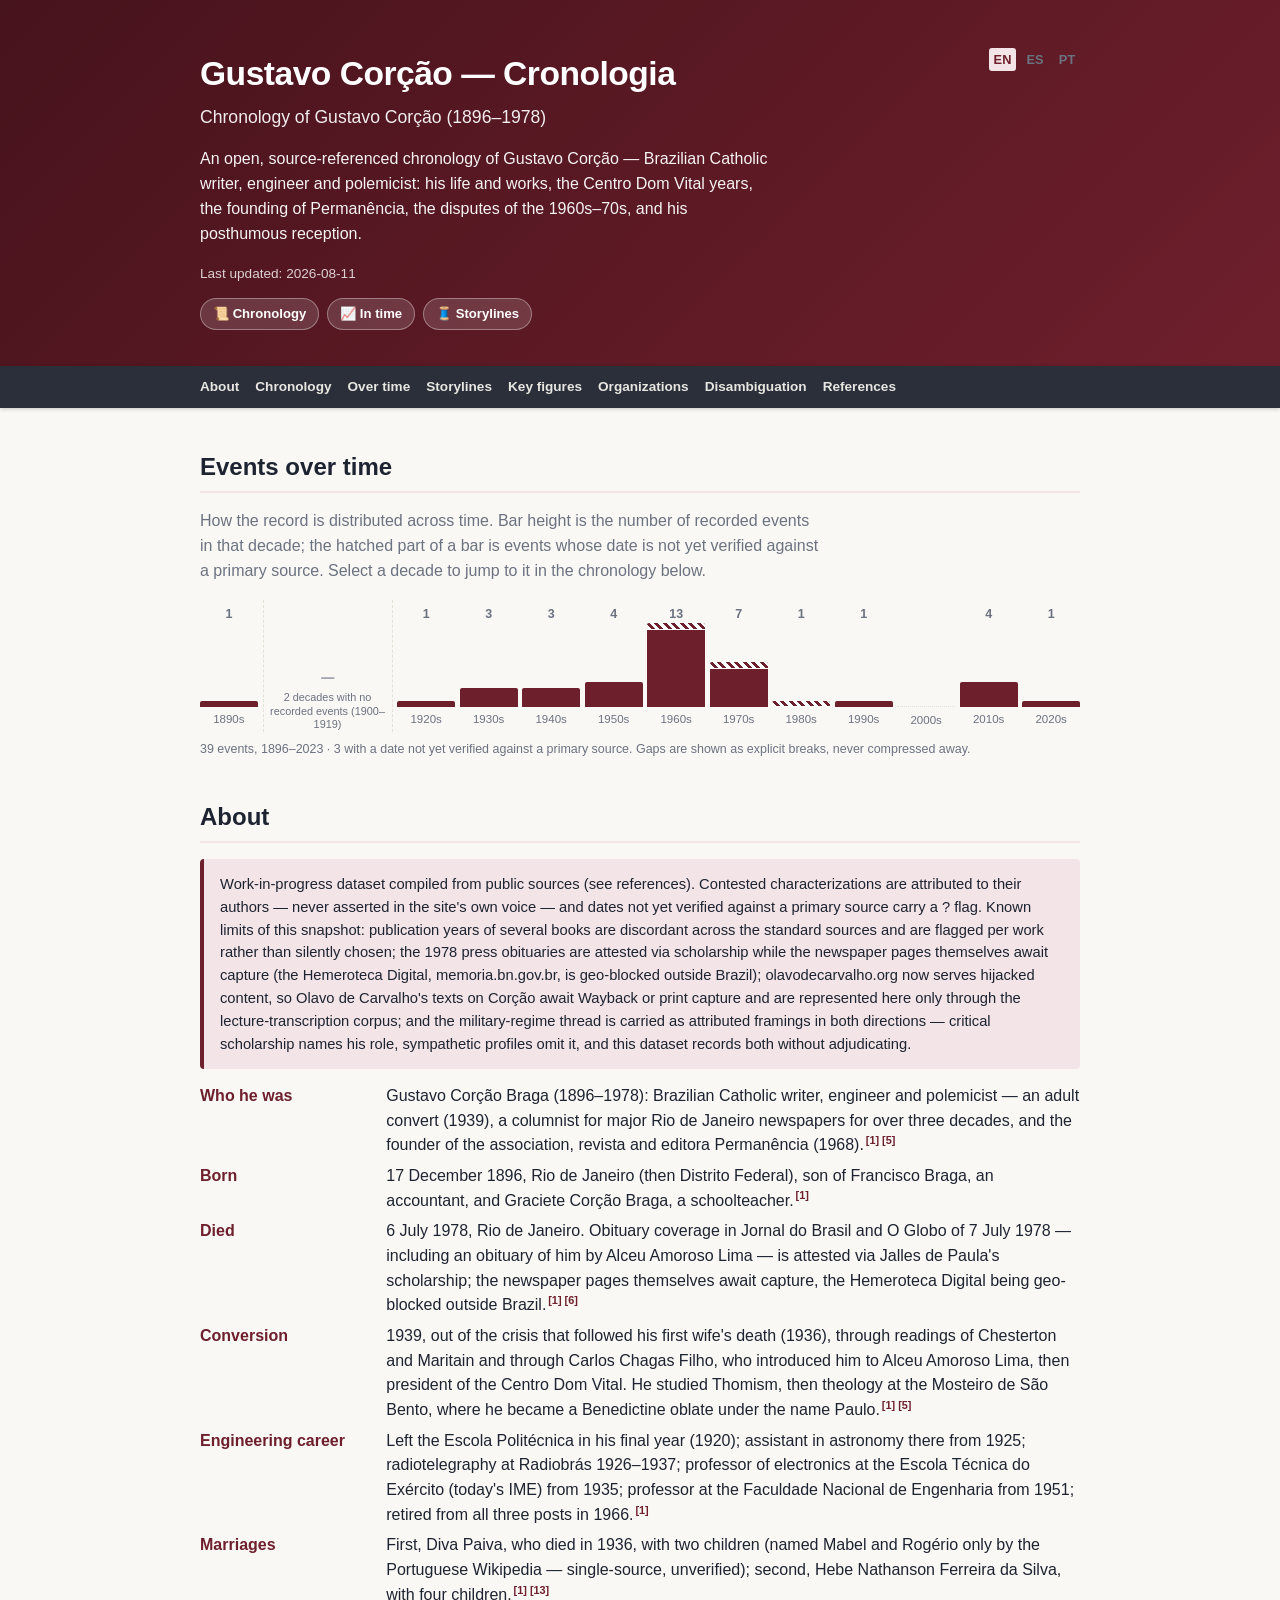
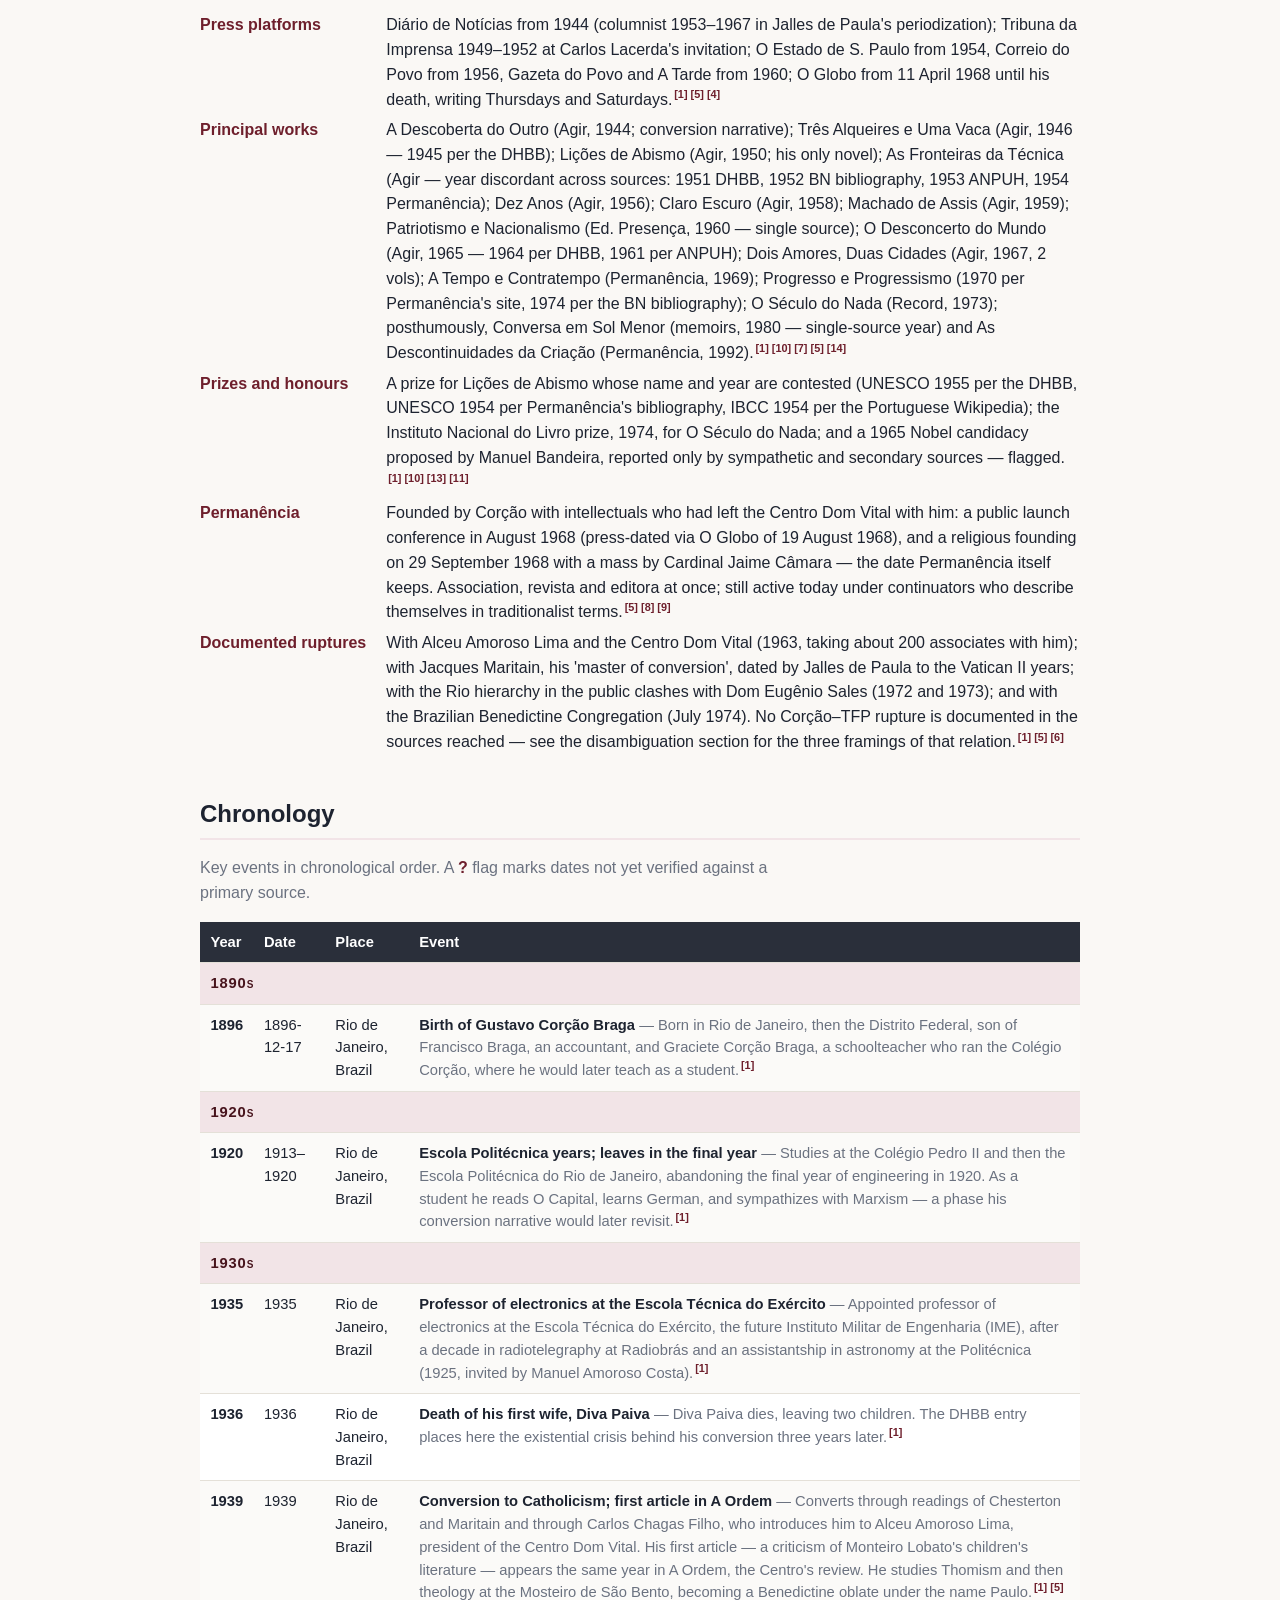
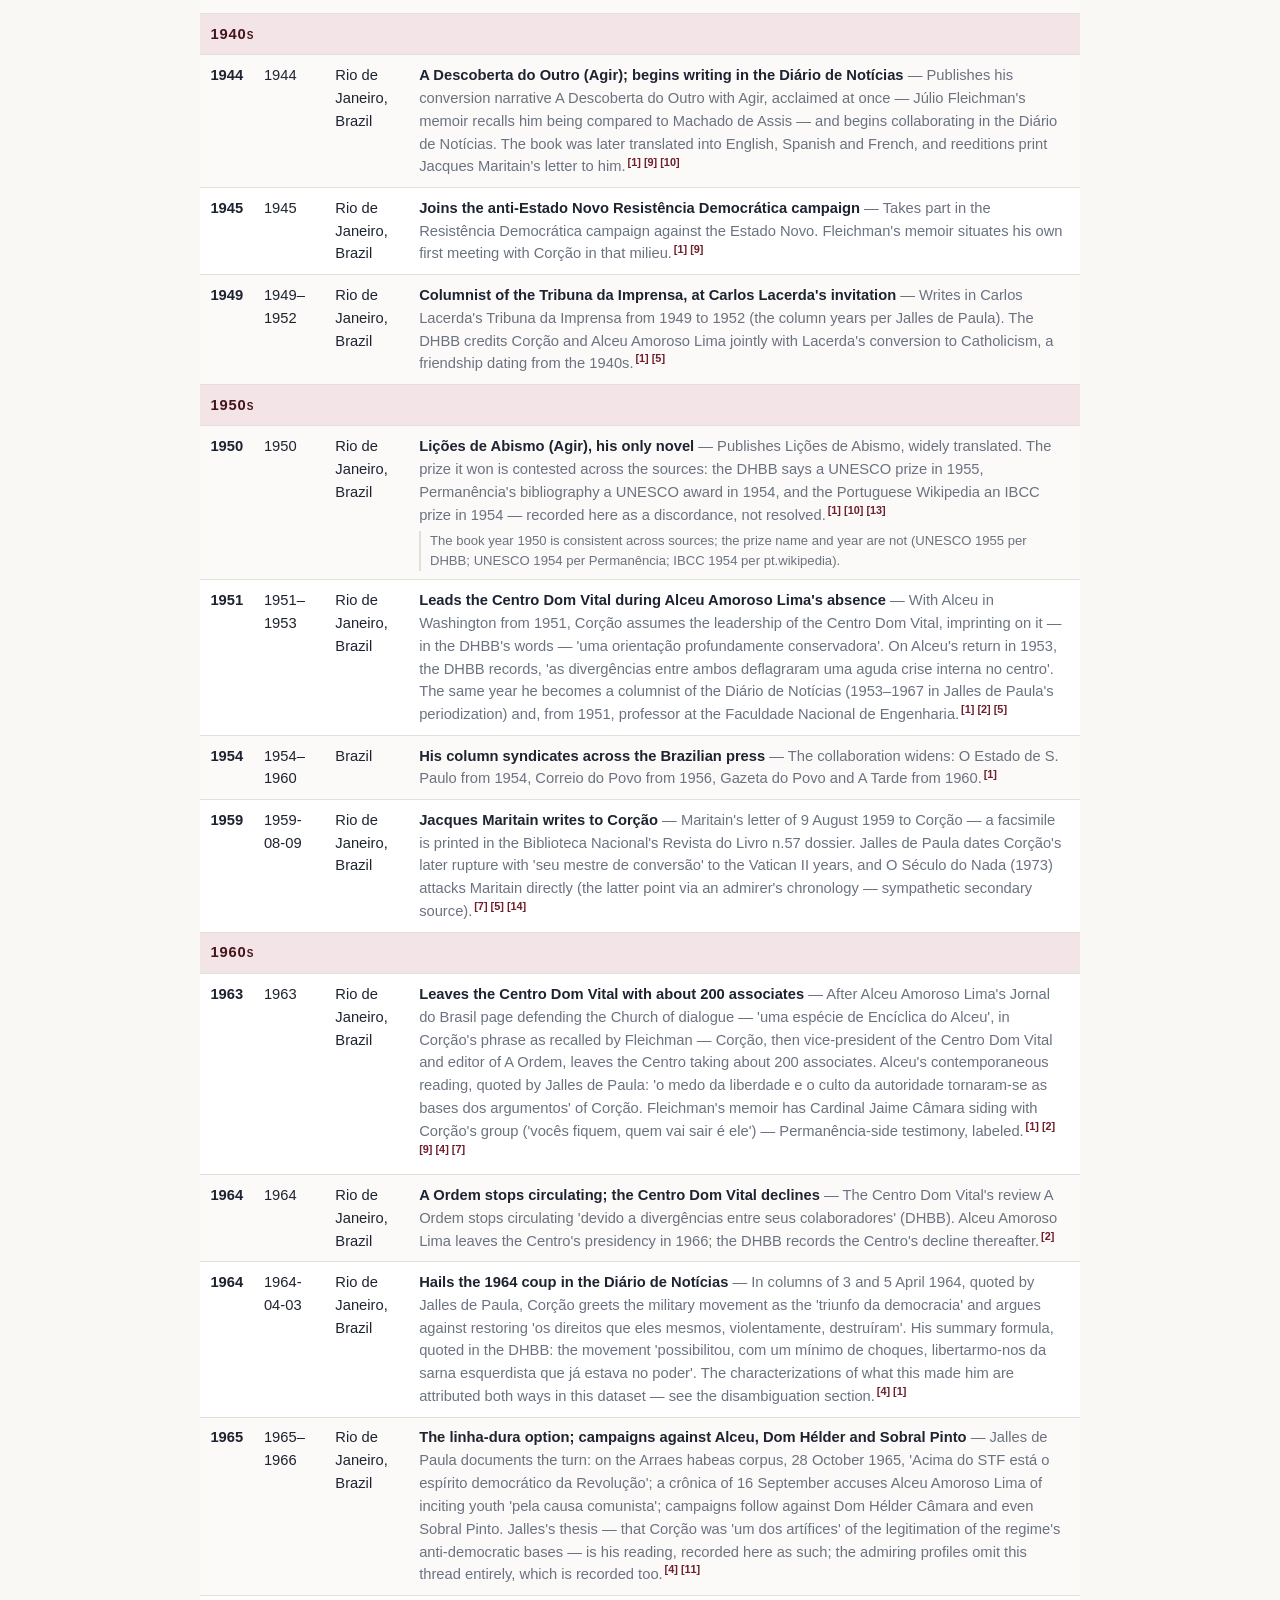
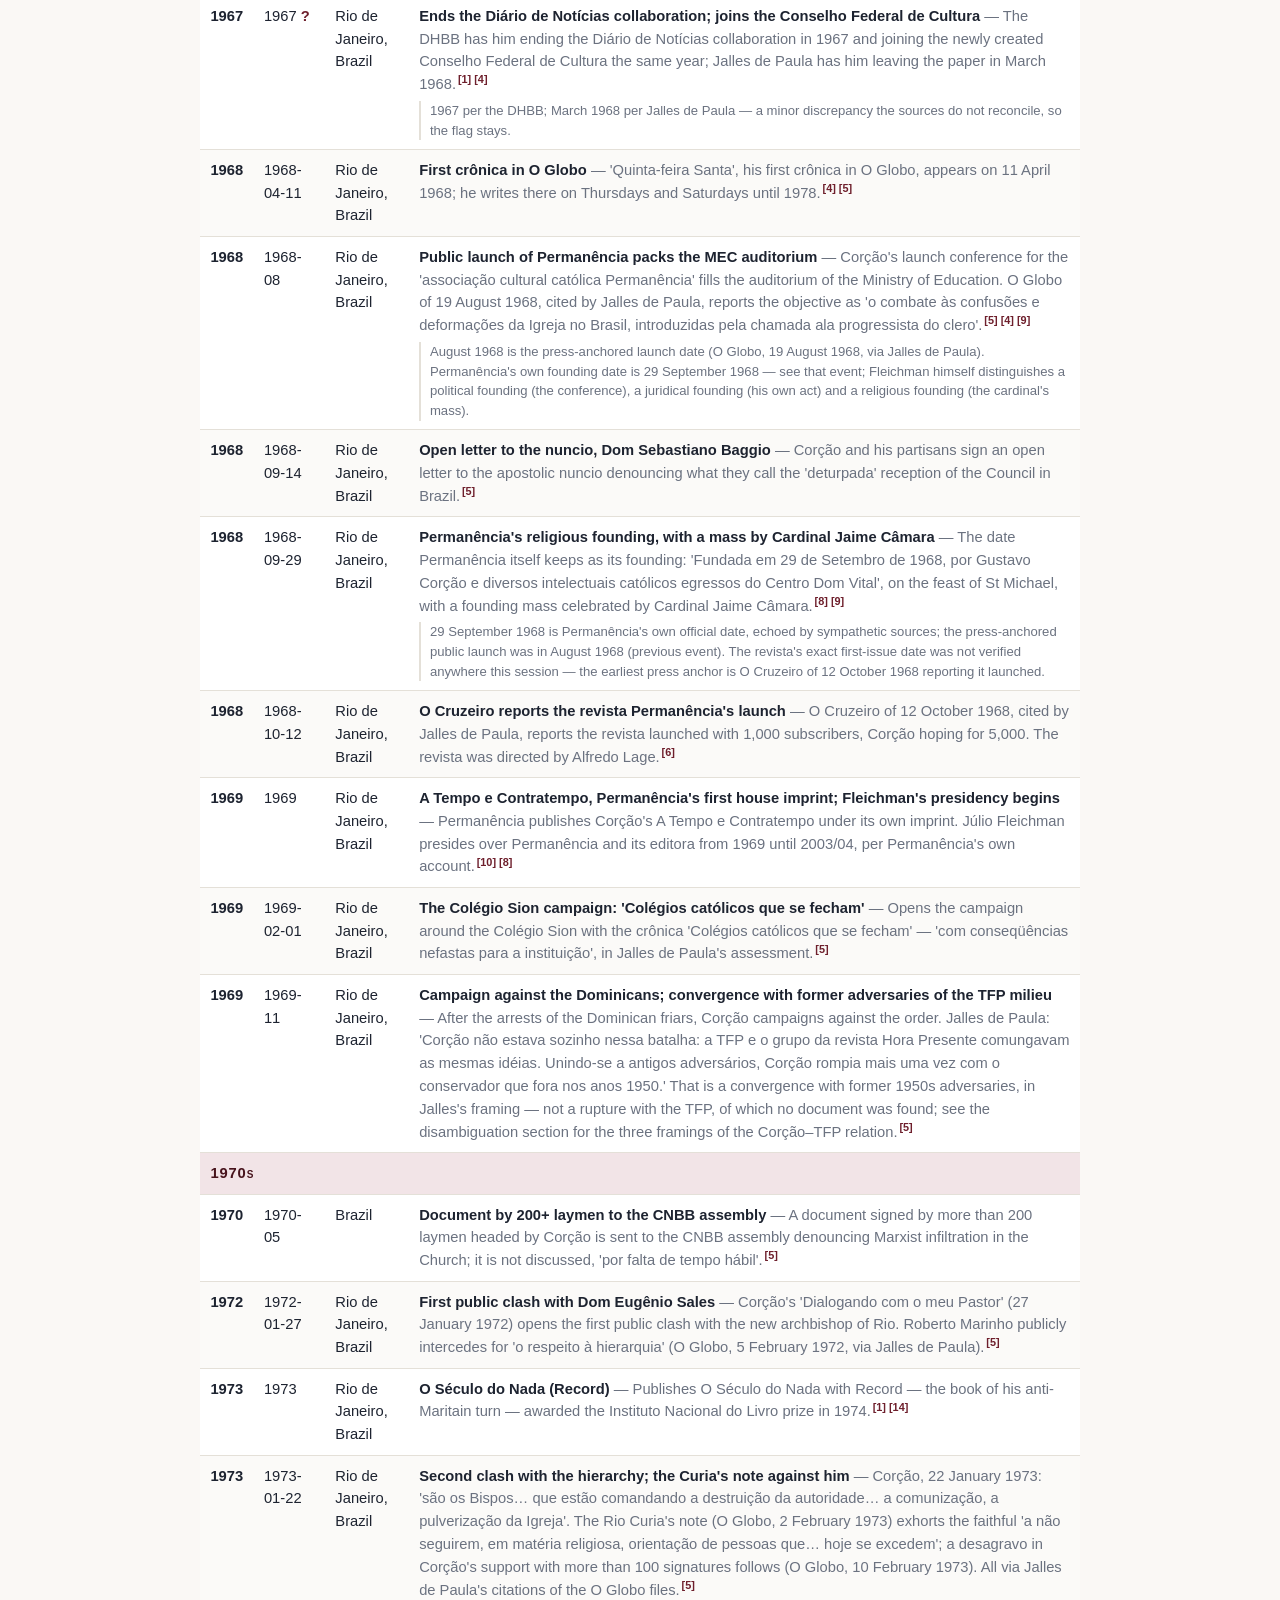
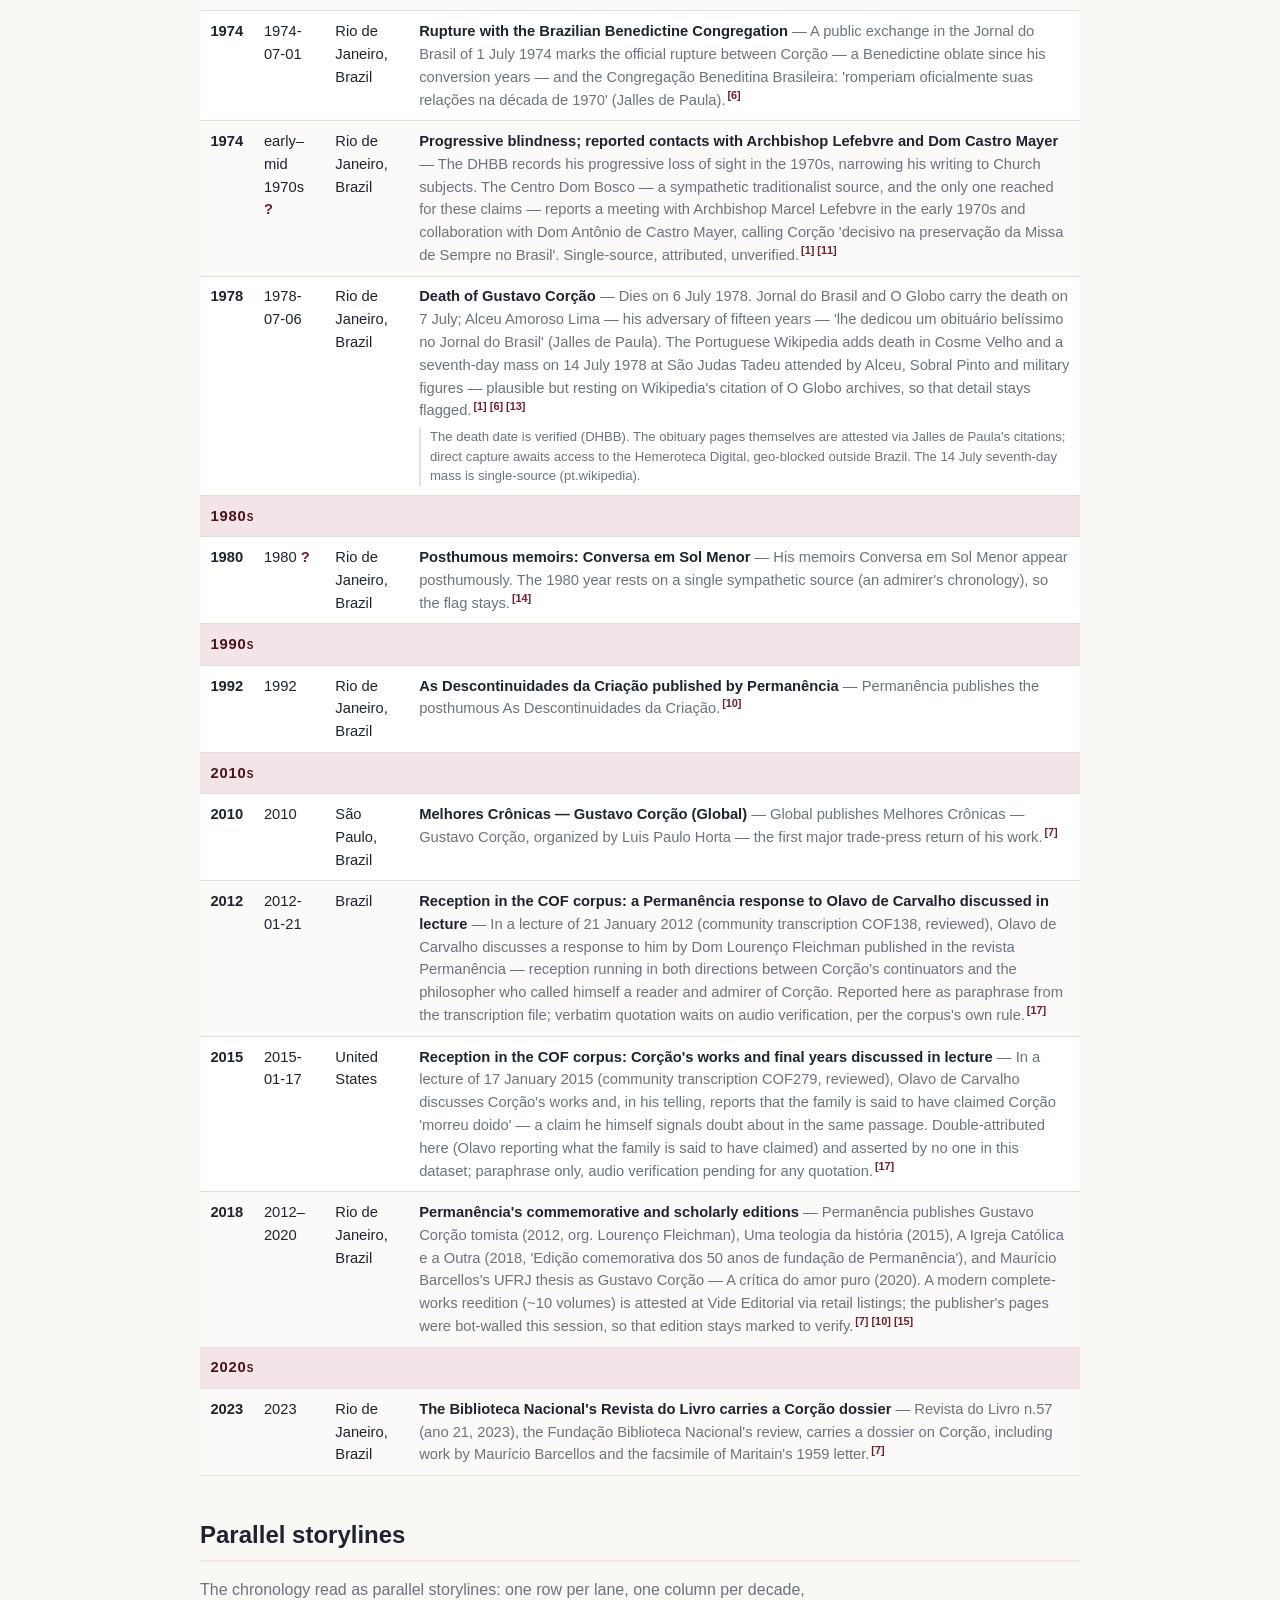
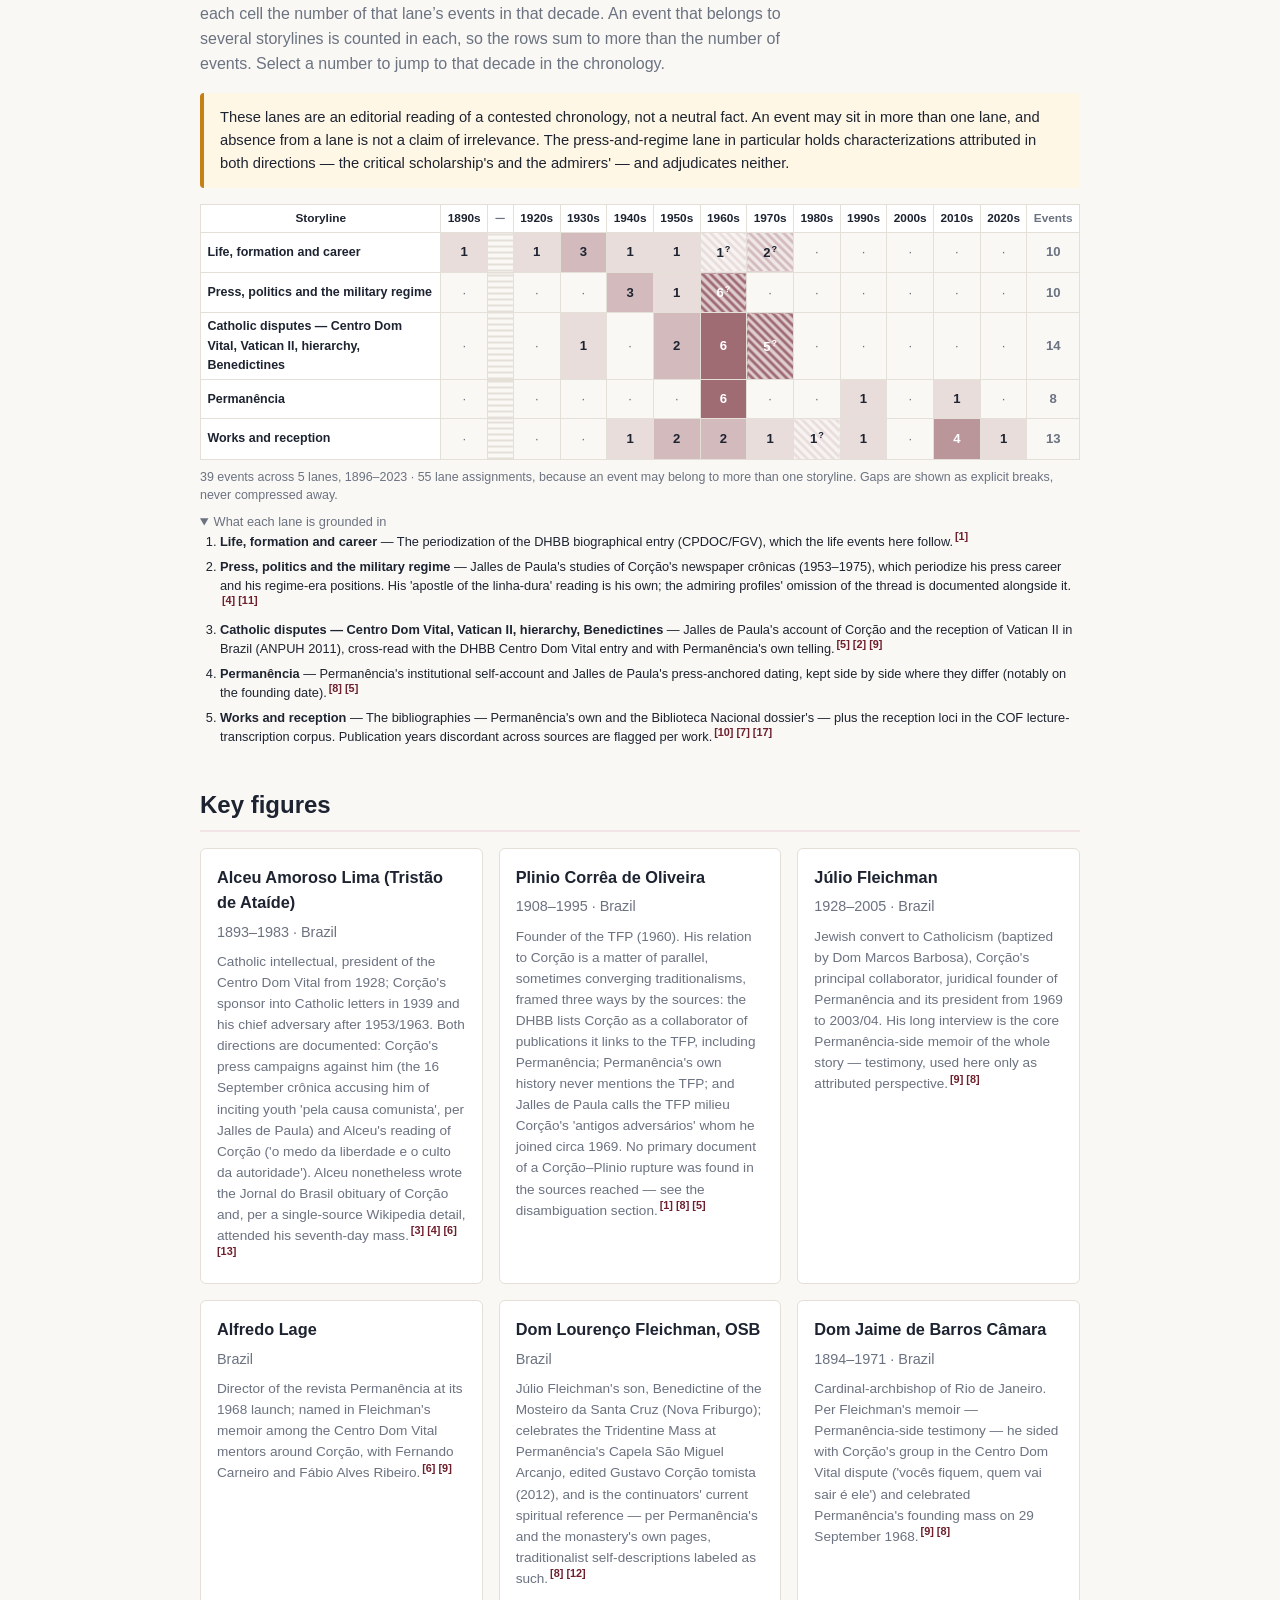
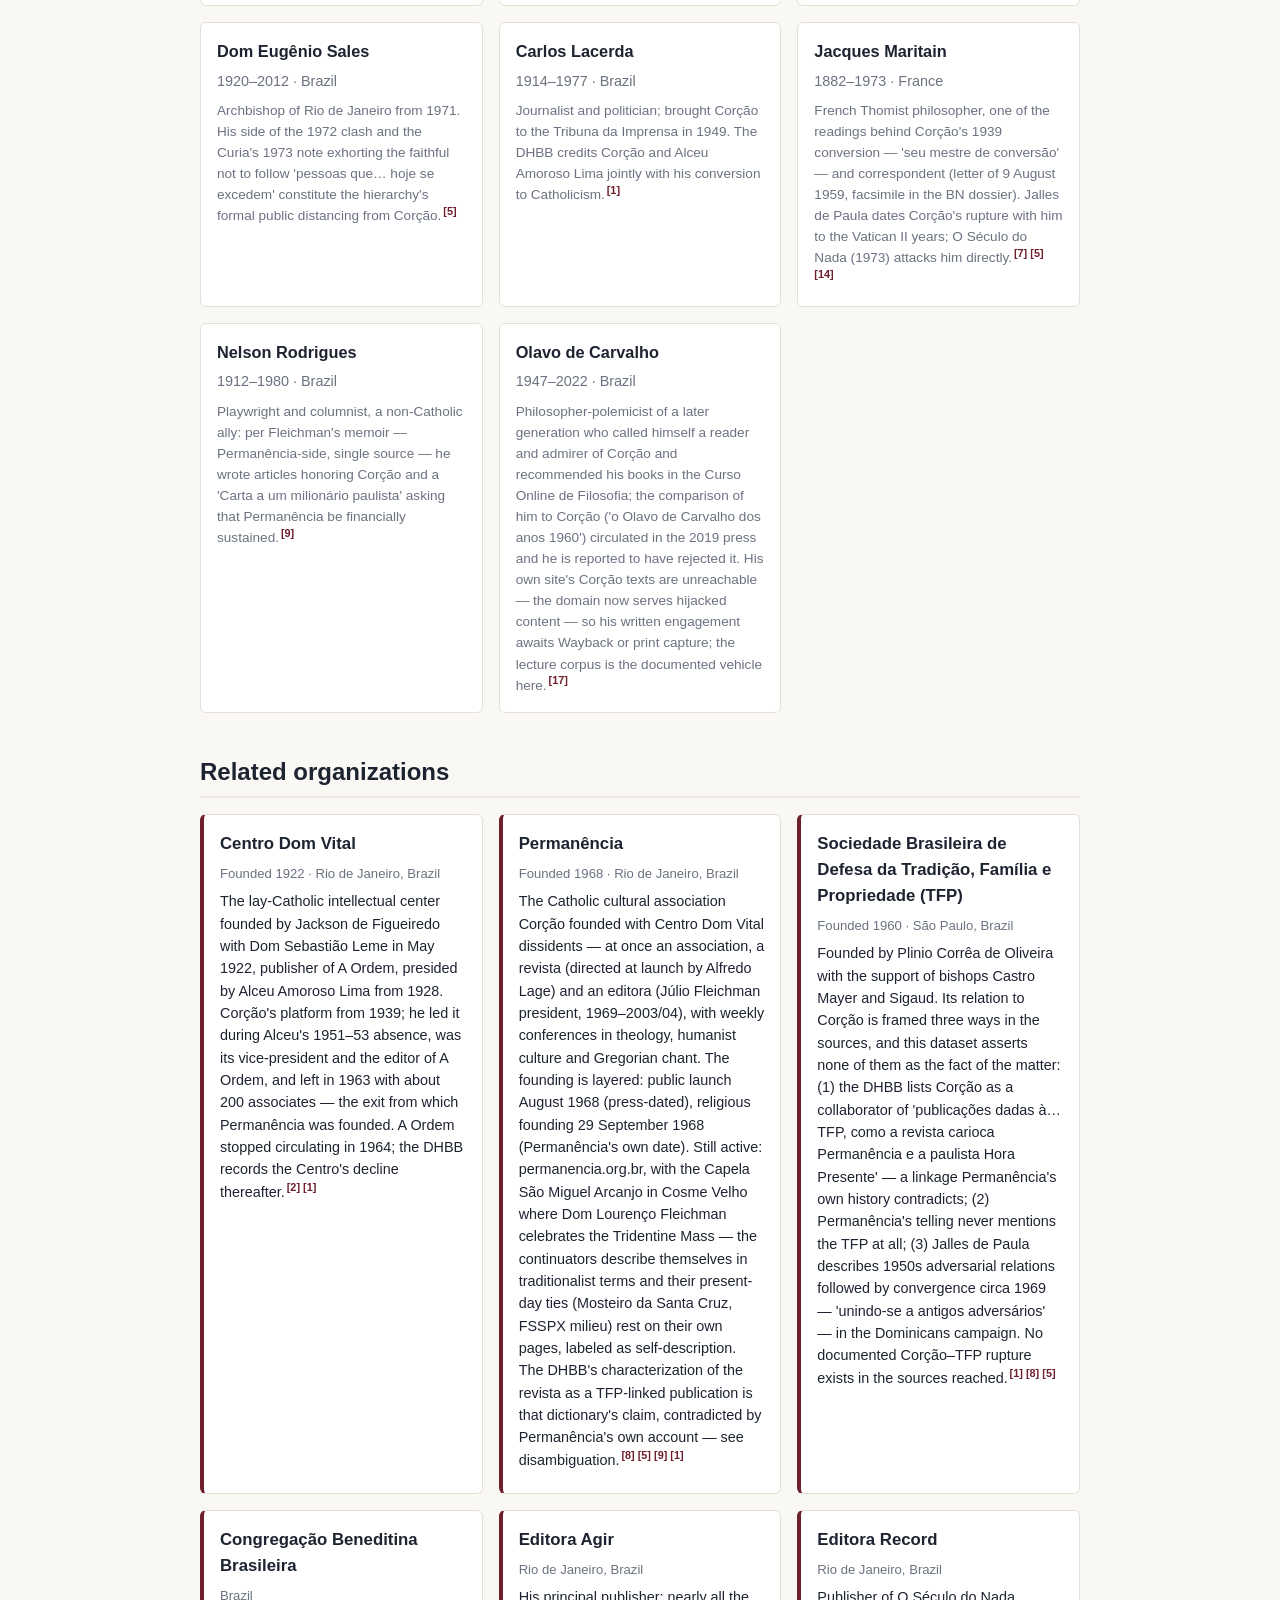
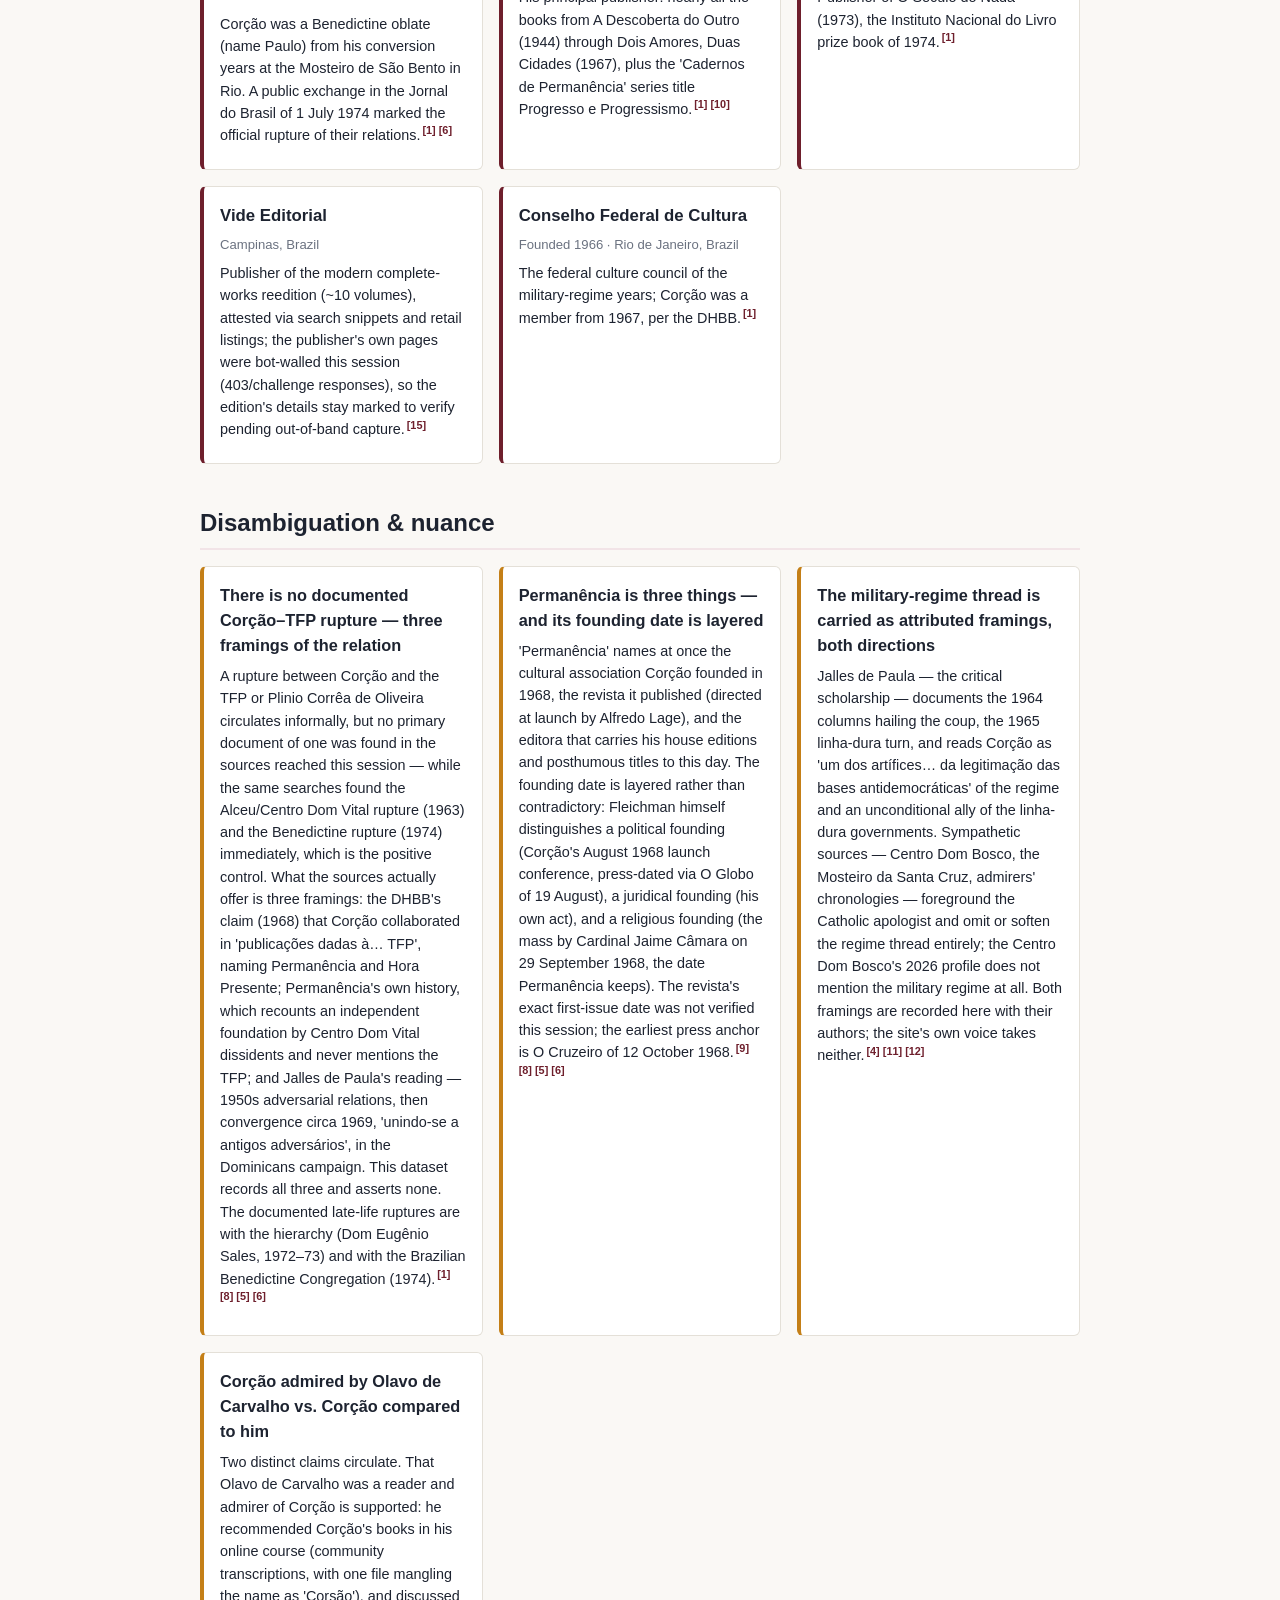
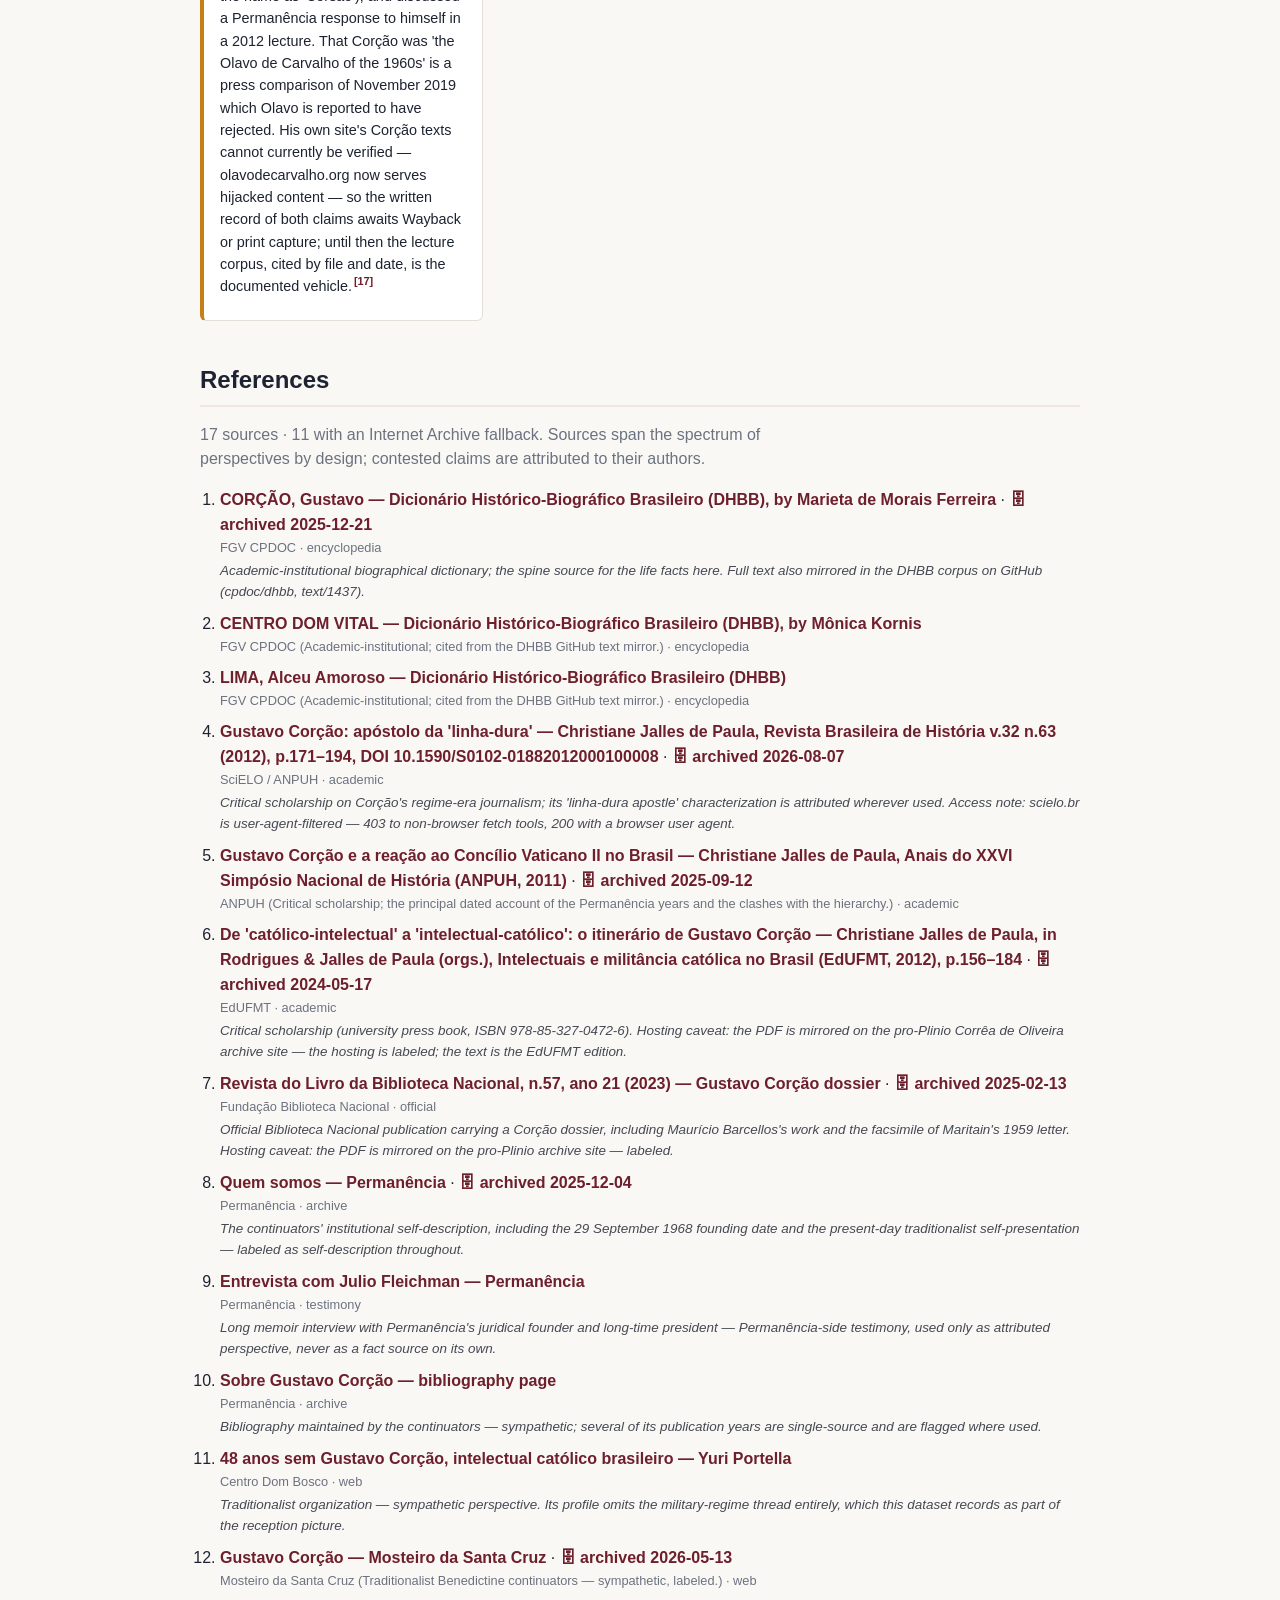
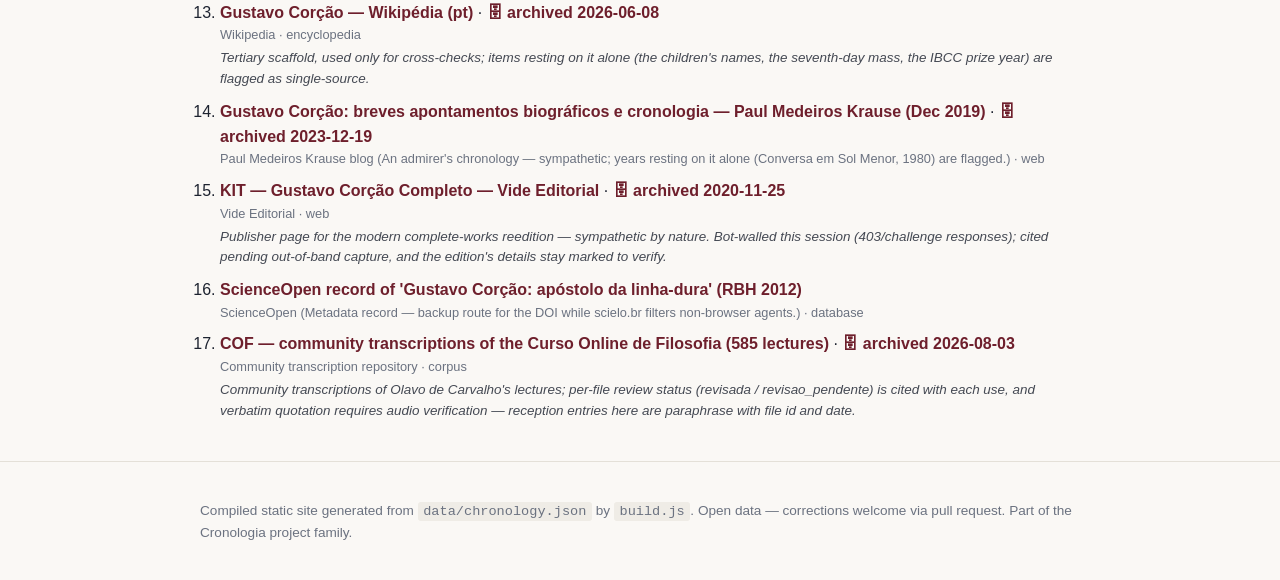
==== docs/en/index.html @ 12a6f3ac "Bootstrap the Gustavo Corcao chronology Complete first dataset: 39 events, 11 figures, 8 organizatio" ====
<!DOCTYPE html>
<html lang="en">
<head>
  <meta charset="utf-8">
  <meta name="viewport" content="width=device-width, initial-scale=1">
  <title>Gustavo Corção — Cronologia</title>
  <meta name="description" content="An open, source-referenced chronology of Gustavo Corção — Brazilian Catholic writer, engineer and polemicist: his life and works, the Centro Dom Vital years, the founding of Permanência, the disputes of the 1960s–70s, and his posthumous reception.">
  <!-- Google tag (gtag.js) -->
  <script async src="https://www.googletagmanager.com/gtag/js?id=G-R9LV1QZHVE"></script>
  <script>
    window.dataLayer = window.dataLayer || [];
    function gtag(){dataLayer.push(arguments);}
    gtag('js', new Date());
    gtag('config', 'G-R9LV1QZHVE');
  </script>
  <link rel="stylesheet" href="../styles.css">
  <link rel="canonical" href="https://cronologia.github.io/corcao/en/">
  <link rel="alternate" hreflang="en" href="https://cronologia.github.io/corcao/en/">
  <link rel="alternate" hreflang="es" href="https://cronologia.github.io/corcao/es/">
  <link rel="alternate" hreflang="pt" href="https://cronologia.github.io/corcao/pt/">
  <link rel="alternate" hreflang="x-default" href="https://cronologia.github.io/corcao/">
  <meta property="og:type" content="website">
  <meta property="og:site_name" content="Gustavo Corção — Cronologia">
  <meta property="og:locale" content="en_US">
  <meta property="og:title" content="Gustavo Corção — Cronologia">
  <meta property="og:description" content="An open, source-referenced chronology of Gustavo Corção — Brazilian Catholic writer, engineer and polemicist: his life and works, the Centro Dom Vital years, the founding of Permanência, the disputes of the 1960s–70s, and his posthumous reception.">
  <meta property="og:url" content="https://cronologia.github.io/corcao/en/">
  <meta name="twitter:card" content="summary">
  <meta name="twitter:title" content="Gustavo Corção — Cronologia">
  <meta name="twitter:description" content="An open, source-referenced chronology of Gustavo Corção — Brazilian Catholic writer, engineer and polemicist: his life and works, the Centro Dom Vital years, the founding of Permanência, the disputes of the 1960s–70s, and his posthumous reception.">
  <script type="application/ld+json">
  {
    "@context": "https://schema.org",
    "@type": "WebSite",
    "name": "Gustavo Corção — Cronologia",
    "description": "An open, source-referenced chronology of Gustavo Corção — Brazilian Catholic writer, engineer and polemicist: his life and works, the Centro Dom Vital years, the founding of Permanência, the disputes of the 1960s–70s, and his posthumous reception.",
    "url": "https://cronologia.github.io/corcao/en/",
    "inLanguage": "en"
  }
  </script>
</head>
<body>
  <header class="site-header">
    <div class="wrap">
      <nav class="lang-switch" aria-label="Language"><span class="lang-current" aria-current="true">EN</span><a href="../es/" hreflang="es">ES</a><a href="../pt/" hreflang="pt">PT</a></nav>
      <h1>Gustavo Corção — Cronologia</h1>
      <p class="subtitle">Chronology of Gustavo Corção (1896–1978)</p>
      <p class="lead">An open, source-referenced chronology of Gustavo Corção — Brazilian Catholic writer, engineer and polemicist: his life and works, the Centro Dom Vital years, the founding of Permanência, the disputes of the 1960s–70s, and his posthumous reception.</p>
      <p class="updated">Last updated: 2026-08-11</p>
      <div class="viz-chips">
        <a href="#chronology">📜 Chronology</a>
        <a href="#chronology-spine">📈 In time</a>
        <a href="#threads">🧵 Storylines</a>
      </div>
    </div>
  </header>

  <nav class="site-nav">
    <div class="wrap">
      <a href="#about">About</a>
      <a href="#chronology">Chronology</a>
      <a href="#chronology-spine">Over time</a>
      <a href="#threads">Storylines</a>
      <a href="#figures">Key figures</a>
      <a href="#organizations">Organizations</a>
      <a href="#disambiguation">Disambiguation</a>
      <a href="#references">References</a>
    </div>
  </nav>

  <main class="wrap">
    <section id="chronology-spine" class="viz">
      <h2>Events over time</h2>
      <p class="section-intro">How the record is distributed across time. Bar height is the number of recorded events in that decade; the hatched part of a bar is events whose date is not yet verified against a primary source. Select a decade to jump to it in the chronology below.</p>
      <figure class="chrono-spine">
        <div class="viz-scroll">
        <ol class="cs-track-list">
          <li class="cs-col"><a href="#decade-1890" title="1890s: 1 event"><span class="cs-count">1</span><span class="cs-track"><span class="cs-bar" style="height:7.7%"></span></span><span class="cs-label">1890s</span><span class="visually-hidden">1890s: 1 event</span></a></li>
          <li class="cs-break"><span class="cs-break-mark" aria-hidden="true">⸺</span><span class="cs-break-label">2 decades with no recorded events (1900–1919)</span></li>
          <li class="cs-col"><a href="#decade-1920" title="1920s: 1 event"><span class="cs-count">1</span><span class="cs-track"><span class="cs-bar" style="height:7.7%"></span></span><span class="cs-label">1920s</span><span class="visually-hidden">1920s: 1 event</span></a></li>
          <li class="cs-col"><a href="#decade-1930" title="1930s: 3 events"><span class="cs-count">3</span><span class="cs-track"><span class="cs-bar" style="height:23.1%"></span></span><span class="cs-label">1930s</span><span class="visually-hidden">1930s: 3 events</span></a></li>
          <li class="cs-col"><a href="#decade-1940" title="1940s: 3 events"><span class="cs-count">3</span><span class="cs-track"><span class="cs-bar" style="height:23.1%"></span></span><span class="cs-label">1940s</span><span class="visually-hidden">1940s: 3 events</span></a></li>
          <li class="cs-col"><a href="#decade-1950" title="1950s: 4 events"><span class="cs-count">4</span><span class="cs-track"><span class="cs-bar" style="height:30.8%"></span></span><span class="cs-label">1950s</span><span class="visually-hidden">1950s: 4 events</span></a></li>
          <li class="cs-col"><a href="#decade-1960" title="1960s: 13 events, 1 with an unverified date"><span class="cs-count">13</span><span class="cs-track"><span class="cs-bar" style="height:100%"><span class="cs-unverified" style="height:7.7%"></span></span></span><span class="cs-label">1960s</span><span class="visually-hidden">1960s: 13 events, 1 with an unverified date</span></a></li>
          <li class="cs-col"><a href="#decade-1970" title="1970s: 7 events, 1 with an unverified date"><span class="cs-count">7</span><span class="cs-track"><span class="cs-bar" style="height:53.8%"><span class="cs-unverified" style="height:14.312267657992567%"></span></span></span><span class="cs-label">1970s</span><span class="visually-hidden">1970s: 7 events, 1 with an unverified date</span></a></li>
          <li class="cs-col"><a href="#decade-1980" title="1980s: 1 event, 1 with an unverified date"><span class="cs-count">1</span><span class="cs-track"><span class="cs-bar" style="height:7.7%"><span class="cs-unverified" style="height:100%"></span></span></span><span class="cs-label">1980s</span><span class="visually-hidden">1980s: 1 event, 1 with an unverified date</span></a></li>
          <li class="cs-col"><a href="#decade-1990" title="1990s: 1 event"><span class="cs-count">1</span><span class="cs-track"><span class="cs-bar" style="height:7.7%"></span></span><span class="cs-label">1990s</span><span class="visually-hidden">1990s: 1 event</span></a></li>
          <li class="cs-col cs-empty"><span class="cs-count"></span><span class="cs-track"></span><span class="cs-label">2000s</span></li>
          <li class="cs-col"><a href="#decade-2010" title="2010s: 4 events"><span class="cs-count">4</span><span class="cs-track"><span class="cs-bar" style="height:30.8%"></span></span><span class="cs-label">2010s</span><span class="visually-hidden">2010s: 4 events</span></a></li>
          <li class="cs-col"><a href="#decade-2020" title="2020s: 1 event"><span class="cs-count">1</span><span class="cs-track"><span class="cs-bar" style="height:7.7%"></span></span><span class="cs-label">2020s</span><span class="visually-hidden">2020s: 1 event</span></a></li>
        </ol>
        </div>
        <figcaption>39 events, 1896–2023 · 3 with a date not yet verified against a primary source. Gaps are shown as explicit breaks, never compressed away.</figcaption>
      </figure>
    </section>

    <section id="about">
      <h2>About</h2>
      <p class="notice">Work-in-progress dataset compiled from public sources (see references). Contested characterizations are attributed to their authors — never asserted in the site&#39;s own voice — and dates not yet verified against a primary source carry a ? flag. Known limits of this snapshot: publication years of several books are discordant across the standard sources and are flagged per work rather than silently chosen; the 1978 press obituaries are attested via scholarship while the newspaper pages themselves await capture (the Hemeroteca Digital, memoria.bn.gov.br, is geo-blocked outside Brazil); olavodecarvalho.org now serves hijacked content, so Olavo de Carvalho&#39;s texts on Corção await Wayback or print capture and are represented here only through the lecture-transcription corpus; and the military-regime thread is carried as attributed framings in both directions — critical scholarship names his role, sympathetic profiles omit it, and this dataset records both without adjudicating.</p>
      <dl class="facts">
        <dt>Who he was</dt>
        <dd>Gustavo Corção Braga (1896–1978): Brazilian Catholic writer, engineer and polemicist — an adult convert (1939), a columnist for major Rio de Janeiro newspapers for over three decades, and the founder of the association, revista and editora Permanência (1968).<sup class="cite"><a href="#ref-1" title="Reference 1">[1]</a> <a href="#ref-5" title="Reference 5">[5]</a></sup></dd>
        <dt>Born</dt>
        <dd>17 December 1896, Rio de Janeiro (then Distrito Federal), son of Francisco Braga, an accountant, and Graciete Corção Braga, a schoolteacher.<sup class="cite"><a href="#ref-1" title="Reference 1">[1]</a></sup></dd>
        <dt>Died</dt>
        <dd>6 July 1978, Rio de Janeiro. Obituary coverage in Jornal do Brasil and O Globo of 7 July 1978 — including an obituary of him by Alceu Amoroso Lima — is attested via Jalles de Paula&#39;s scholarship; the newspaper pages themselves await capture, the Hemeroteca Digital being geo-blocked outside Brazil.<sup class="cite"><a href="#ref-1" title="Reference 1">[1]</a> <a href="#ref-6" title="Reference 6">[6]</a></sup></dd>
        <dt>Conversion</dt>
        <dd>1939, out of the crisis that followed his first wife&#39;s death (1936), through readings of Chesterton and Maritain and through Carlos Chagas Filho, who introduced him to Alceu Amoroso Lima, then president of the Centro Dom Vital. He studied Thomism, then theology at the Mosteiro de São Bento, where he became a Benedictine oblate under the name Paulo.<sup class="cite"><a href="#ref-1" title="Reference 1">[1]</a> <a href="#ref-5" title="Reference 5">[5]</a></sup></dd>
        <dt>Engineering career</dt>
        <dd>Left the Escola Politécnica in his final year (1920); assistant in astronomy there from 1925; radiotelegraphy at Radiobrás 1926–1937; professor of electronics at the Escola Técnica do Exército (today&#39;s IME) from 1935; professor at the Faculdade Nacional de Engenharia from 1951; retired from all three posts in 1966.<sup class="cite"><a href="#ref-1" title="Reference 1">[1]</a></sup></dd>
        <dt>Marriages</dt>
        <dd>First, Diva Paiva, who died in 1936, with two children (named Mabel and Rogério only by the Portuguese Wikipedia — single-source, unverified); second, Hebe Nathanson Ferreira da Silva, with four children.<sup class="cite"><a href="#ref-1" title="Reference 1">[1]</a> <a href="#ref-13" title="Reference 13">[13]</a></sup></dd>
        <dt>Press platforms</dt>
        <dd>Diário de Notícias from 1944 (columnist 1953–1967 in Jalles de Paula&#39;s periodization); Tribuna da Imprensa 1949–1952 at Carlos Lacerda&#39;s invitation; O Estado de S. Paulo from 1954, Correio do Povo from 1956, Gazeta do Povo and A Tarde from 1960; O Globo from 11 April 1968 until his death, writing Thursdays and Saturdays.<sup class="cite"><a href="#ref-1" title="Reference 1">[1]</a> <a href="#ref-5" title="Reference 5">[5]</a> <a href="#ref-4" title="Reference 4">[4]</a></sup></dd>
        <dt>Principal works</dt>
        <dd>A Descoberta do Outro (Agir, 1944; conversion narrative); Três Alqueires e Uma Vaca (Agir, 1946 — 1945 per the DHBB); Lições de Abismo (Agir, 1950; his only novel); As Fronteiras da Técnica (Agir — year discordant across sources: 1951 DHBB, 1952 BN bibliography, 1953 ANPUH, 1954 Permanência); Dez Anos (Agir, 1956); Claro Escuro (Agir, 1958); Machado de Assis (Agir, 1959); Patriotismo e Nacionalismo (Ed. Presença, 1960 — single source); O Desconcerto do Mundo (Agir, 1965 — 1964 per DHBB, 1961 per ANPUH); Dois Amores, Duas Cidades (Agir, 1967, 2 vols); A Tempo e Contratempo (Permanência, 1969); Progresso e Progressismo (1970 per Permanência&#39;s site, 1974 per the BN bibliography); O Século do Nada (Record, 1973); posthumously, Conversa em Sol Menor (memoirs, 1980 — single-source year) and As Descontinuidades da Criação (Permanência, 1992).<sup class="cite"><a href="#ref-1" title="Reference 1">[1]</a> <a href="#ref-10" title="Reference 10">[10]</a> <a href="#ref-7" title="Reference 7">[7]</a> <a href="#ref-5" title="Reference 5">[5]</a> <a href="#ref-14" title="Reference 14">[14]</a></sup></dd>
        <dt>Prizes and honours</dt>
        <dd>A prize for Lições de Abismo whose name and year are contested (UNESCO 1955 per the DHBB, UNESCO 1954 per Permanência&#39;s bibliography, IBCC 1954 per the Portuguese Wikipedia); the Instituto Nacional do Livro prize, 1974, for O Século do Nada; and a 1965 Nobel candidacy proposed by Manuel Bandeira, reported only by sympathetic and secondary sources — flagged.<sup class="cite"><a href="#ref-1" title="Reference 1">[1]</a> <a href="#ref-10" title="Reference 10">[10]</a> <a href="#ref-13" title="Reference 13">[13]</a> <a href="#ref-11" title="Reference 11">[11]</a></sup></dd>
        <dt>Permanência</dt>
        <dd>Founded by Corção with intellectuals who had left the Centro Dom Vital with him: a public launch conference in August 1968 (press-dated via O Globo of 19 August 1968), and a religious founding on 29 September 1968 with a mass by Cardinal Jaime Câmara — the date Permanência itself keeps. Association, revista and editora at once; still active today under continuators who describe themselves in traditionalist terms.<sup class="cite"><a href="#ref-5" title="Reference 5">[5]</a> <a href="#ref-8" title="Reference 8">[8]</a> <a href="#ref-9" title="Reference 9">[9]</a></sup></dd>
        <dt>Documented ruptures</dt>
        <dd>With Alceu Amoroso Lima and the Centro Dom Vital (1963, taking about 200 associates with him); with Jacques Maritain, his &#39;master of conversion&#39;, dated by Jalles de Paula to the Vatican II years; with the Rio hierarchy in the public clashes with Dom Eugênio Sales (1972 and 1973); and with the Brazilian Benedictine Congregation (July 1974). No Corção–TFP rupture is documented in the sources reached — see the disambiguation section for the three framings of that relation.<sup class="cite"><a href="#ref-1" title="Reference 1">[1]</a> <a href="#ref-5" title="Reference 5">[5]</a> <a href="#ref-6" title="Reference 6">[6]</a></sup></dd>
      </dl>
    </section>

    <section id="chronology">
      <h2>Chronology</h2>
      <p class="section-intro">Key events in chronological order. A <span class="flag">?</span> flag marks
      dates not yet verified against a primary source.</p>
      <div class="table-scroll">
      <table class="meetings">
        <thead>
          <tr><th>Year</th><th>Date</th><th>Place</th><th>Event</th></tr>
        </thead>
        <tbody>
        <tr class="decade-row" id="decade-1890"><th colspan="4">1890s</th></tr>
        <tr>
          <td class="year">1896</td>
          <td>1896-12-17</td>
          <td>Rio de Janeiro, Brazil</td>
          <td><strong>Birth of Gustavo Corção Braga</strong> <span class="muted">— Born in Rio de Janeiro, then the Distrito Federal, son of Francisco Braga, an accountant, and Graciete Corção Braga, a schoolteacher who ran the Colégio Corção, where he would later teach as a student.</span><sup class="cite"><a href="#ref-1" title="Reference 1">[1]</a></sup></td>
        </tr>
        <tr class="decade-row" id="decade-1920"><th colspan="4">1920s</th></tr>
        <tr>
          <td class="year">1920</td>
          <td>1913–1920</td>
          <td>Rio de Janeiro, Brazil</td>
          <td><strong>Escola Politécnica years; leaves in the final year</strong> <span class="muted">— Studies at the Colégio Pedro II and then the Escola Politécnica do Rio de Janeiro, abandoning the final year of engineering in 1920. As a student he reads O Capital, learns German, and sympathizes with Marxism — a phase his conversion narrative would later revisit.</span><sup class="cite"><a href="#ref-1" title="Reference 1">[1]</a></sup></td>
        </tr>
        <tr class="decade-row" id="decade-1930"><th colspan="4">1930s</th></tr>
        <tr>
          <td class="year">1935</td>
          <td>1935</td>
          <td>Rio de Janeiro, Brazil</td>
          <td><strong>Professor of electronics at the Escola Técnica do Exército</strong> <span class="muted">— Appointed professor of electronics at the Escola Técnica do Exército, the future Instituto Militar de Engenharia (IME), after a decade in radiotelegraphy at Radiobrás and an assistantship in astronomy at the Politécnica (1925, invited by Manuel Amoroso Costa).</span><sup class="cite"><a href="#ref-1" title="Reference 1">[1]</a></sup></td>
        </tr>
        <tr>
          <td class="year">1936</td>
          <td>1936</td>
          <td>Rio de Janeiro, Brazil</td>
          <td><strong>Death of his first wife, Diva Paiva</strong> <span class="muted">— Diva Paiva dies, leaving two children. The DHBB entry places here the existential crisis behind his conversion three years later.</span><sup class="cite"><a href="#ref-1" title="Reference 1">[1]</a></sup></td>
        </tr>
        <tr>
          <td class="year">1939</td>
          <td>1939</td>
          <td>Rio de Janeiro, Brazil</td>
          <td><strong>Conversion to Catholicism; first article in A Ordem</strong> <span class="muted">— Converts through readings of Chesterton and Maritain and through Carlos Chagas Filho, who introduces him to Alceu Amoroso Lima, president of the Centro Dom Vital. His first article — a criticism of Monteiro Lobato&#39;s children&#39;s literature — appears the same year in A Ordem, the Centro&#39;s review. He studies Thomism and then theology at the Mosteiro de São Bento, becoming a Benedictine oblate under the name Paulo.</span><sup class="cite"><a href="#ref-1" title="Reference 1">[1]</a> <a href="#ref-5" title="Reference 5">[5]</a></sup></td>
        </tr>
        <tr class="decade-row" id="decade-1940"><th colspan="4">1940s</th></tr>
        <tr>
          <td class="year">1944</td>
          <td>1944</td>
          <td>Rio de Janeiro, Brazil</td>
          <td><strong>A Descoberta do Outro (Agir); begins writing in the Diário de Notícias</strong> <span class="muted">— Publishes his conversion narrative A Descoberta do Outro with Agir, acclaimed at once — Júlio Fleichman&#39;s memoir recalls him being compared to Machado de Assis — and begins collaborating in the Diário de Notícias. The book was later translated into English, Spanish and French, and reeditions print Jacques Maritain&#39;s letter to him.</span><sup class="cite"><a href="#ref-1" title="Reference 1">[1]</a> <a href="#ref-9" title="Reference 9">[9]</a> <a href="#ref-10" title="Reference 10">[10]</a></sup></td>
        </tr>
        <tr>
          <td class="year">1945</td>
          <td>1945</td>
          <td>Rio de Janeiro, Brazil</td>
          <td><strong>Joins the anti-Estado Novo Resistência Democrática campaign</strong> <span class="muted">— Takes part in the Resistência Democrática campaign against the Estado Novo. Fleichman&#39;s memoir situates his own first meeting with Corção in that milieu.</span><sup class="cite"><a href="#ref-1" title="Reference 1">[1]</a> <a href="#ref-9" title="Reference 9">[9]</a></sup></td>
        </tr>
        <tr>
          <td class="year">1949</td>
          <td>1949–1952</td>
          <td>Rio de Janeiro, Brazil</td>
          <td><strong>Columnist of the Tribuna da Imprensa, at Carlos Lacerda&#39;s invitation</strong> <span class="muted">— Writes in Carlos Lacerda&#39;s Tribuna da Imprensa from 1949 to 1952 (the column years per Jalles de Paula). The DHBB credits Corção and Alceu Amoroso Lima jointly with Lacerda&#39;s conversion to Catholicism, a friendship dating from the 1940s.</span><sup class="cite"><a href="#ref-1" title="Reference 1">[1]</a> <a href="#ref-5" title="Reference 5">[5]</a></sup></td>
        </tr>
        <tr class="decade-row" id="decade-1950"><th colspan="4">1950s</th></tr>
        <tr>
          <td class="year">1950</td>
          <td>1950</td>
          <td>Rio de Janeiro, Brazil</td>
          <td><strong>Lições de Abismo (Agir), his only novel</strong> <span class="muted">— Publishes Lições de Abismo, widely translated. The prize it won is contested across the sources: the DHBB says a UNESCO prize in 1955, Permanência&#39;s bibliography a UNESCO award in 1954, and the Portuguese Wikipedia an IBCC prize in 1954 — recorded here as a discordance, not resolved.</span><sup class="cite"><a href="#ref-1" title="Reference 1">[1]</a> <a href="#ref-10" title="Reference 10">[10]</a> <a href="#ref-13" title="Reference 13">[13]</a></sup><span class="date-note">The book year 1950 is consistent across sources; the prize name and year are not (UNESCO 1955 per DHBB; UNESCO 1954 per Permanência; IBCC 1954 per pt.wikipedia).</span></td>
        </tr>
        <tr>
          <td class="year">1951</td>
          <td>1951–1953</td>
          <td>Rio de Janeiro, Brazil</td>
          <td><strong>Leads the Centro Dom Vital during Alceu Amoroso Lima&#39;s absence</strong> <span class="muted">— With Alceu in Washington from 1951, Corção assumes the leadership of the Centro Dom Vital, imprinting on it — in the DHBB&#39;s words — &#39;uma orientação profundamente conservadora&#39;. On Alceu&#39;s return in 1953, the DHBB records, &#39;as divergências entre ambos deflagraram uma aguda crise interna no centro&#39;. The same year he becomes a columnist of the Diário de Notícias (1953–1967 in Jalles de Paula&#39;s periodization) and, from 1951, professor at the Faculdade Nacional de Engenharia.</span><sup class="cite"><a href="#ref-1" title="Reference 1">[1]</a> <a href="#ref-2" title="Reference 2">[2]</a> <a href="#ref-5" title="Reference 5">[5]</a></sup></td>
        </tr>
        <tr>
          <td class="year">1954</td>
          <td>1954–1960</td>
          <td>Brazil</td>
          <td><strong>His column syndicates across the Brazilian press</strong> <span class="muted">— The collaboration widens: O Estado de S. Paulo from 1954, Correio do Povo from 1956, Gazeta do Povo and A Tarde from 1960.</span><sup class="cite"><a href="#ref-1" title="Reference 1">[1]</a></sup></td>
        </tr>
        <tr>
          <td class="year">1959</td>
          <td>1959-08-09</td>
          <td>Rio de Janeiro, Brazil</td>
          <td><strong>Jacques Maritain writes to Corção</strong> <span class="muted">— Maritain&#39;s letter of 9 August 1959 to Corção — a facsimile is printed in the Biblioteca Nacional&#39;s Revista do Livro n.57 dossier. Jalles de Paula dates Corção&#39;s later rupture with &#39;seu mestre de conversão&#39; to the Vatican II years, and O Século do Nada (1973) attacks Maritain directly (the latter point via an admirer&#39;s chronology — sympathetic secondary source).</span><sup class="cite"><a href="#ref-7" title="Reference 7">[7]</a> <a href="#ref-5" title="Reference 5">[5]</a> <a href="#ref-14" title="Reference 14">[14]</a></sup></td>
        </tr>
        <tr class="decade-row" id="decade-1960"><th colspan="4">1960s</th></tr>
        <tr>
          <td class="year">1963</td>
          <td>1963</td>
          <td>Rio de Janeiro, Brazil</td>
          <td><strong>Leaves the Centro Dom Vital with about 200 associates</strong> <span class="muted">— After Alceu Amoroso Lima&#39;s Jornal do Brasil page defending the Church of dialogue — &#39;uma espécie de Encíclica do Alceu&#39;, in Corção&#39;s phrase as recalled by Fleichman — Corção, then vice-president of the Centro Dom Vital and editor of A Ordem, leaves the Centro taking about 200 associates. Alceu&#39;s contemporaneous reading, quoted by Jalles de Paula: &#39;o medo da liberdade e o culto da autoridade tornaram-se as bases dos argumentos&#39; of Corção. Fleichman&#39;s memoir has Cardinal Jaime Câmara siding with Corção&#39;s group (&#39;vocês fiquem, quem vai sair é ele&#39;) — Permanência-side testimony, labeled.</span><sup class="cite"><a href="#ref-1" title="Reference 1">[1]</a> <a href="#ref-2" title="Reference 2">[2]</a> <a href="#ref-9" title="Reference 9">[9]</a> <a href="#ref-4" title="Reference 4">[4]</a> <a href="#ref-7" title="Reference 7">[7]</a></sup></td>
        </tr>
        <tr>
          <td class="year">1964</td>
          <td>1964</td>
          <td>Rio de Janeiro, Brazil</td>
          <td><strong>A Ordem stops circulating; the Centro Dom Vital declines</strong> <span class="muted">— The Centro Dom Vital&#39;s review A Ordem stops circulating &#39;devido a divergências entre seus colaboradores&#39; (DHBB). Alceu Amoroso Lima leaves the Centro&#39;s presidency in 1966; the DHBB records the Centro&#39;s decline thereafter.</span><sup class="cite"><a href="#ref-2" title="Reference 2">[2]</a></sup></td>
        </tr>
        <tr>
          <td class="year">1964</td>
          <td>1964-04-03</td>
          <td>Rio de Janeiro, Brazil</td>
          <td><strong>Hails the 1964 coup in the Diário de Notícias</strong> <span class="muted">— In columns of 3 and 5 April 1964, quoted by Jalles de Paula, Corção greets the military movement as the &#39;triunfo da democracia&#39; and argues against restoring &#39;os direitos que eles mesmos, violentamente, destruíram&#39;. His summary formula, quoted in the DHBB: the movement &#39;possibilitou, com um mínimo de choques, libertarmo-nos da sarna esquerdista que já estava no poder&#39;. The characterizations of what this made him are attributed both ways in this dataset — see the disambiguation section.</span><sup class="cite"><a href="#ref-4" title="Reference 4">[4]</a> <a href="#ref-1" title="Reference 1">[1]</a></sup></td>
        </tr>
        <tr>
          <td class="year">1965</td>
          <td>1965–1966</td>
          <td>Rio de Janeiro, Brazil</td>
          <td><strong>The linha-dura option; campaigns against Alceu, Dom Hélder and Sobral Pinto</strong> <span class="muted">— Jalles de Paula documents the turn: on the Arraes habeas corpus, 28 October 1965, &#39;Acima do STF está o espírito democrático da Revolução&#39;; a crônica of 16 September accuses Alceu Amoroso Lima of inciting youth &#39;pela causa comunista&#39;; campaigns follow against Dom Hélder Câmara and even Sobral Pinto. Jalles&#39;s thesis — that Corção was &#39;um dos artífices&#39; of the legitimation of the regime&#39;s anti-democratic bases — is his reading, recorded here as such; the admiring profiles omit this thread entirely, which is recorded too.</span><sup class="cite"><a href="#ref-4" title="Reference 4">[4]</a> <a href="#ref-11" title="Reference 11">[11]</a></sup></td>
        </tr>
        <tr>
          <td class="year">1967</td>
          <td>1967 <span class="flag" title="Date not yet verified against a primary source">?</span></td>
          <td>Rio de Janeiro, Brazil</td>
          <td><strong>Ends the Diário de Notícias collaboration; joins the Conselho Federal de Cultura</strong> <span class="muted">— The DHBB has him ending the Diário de Notícias collaboration in 1967 and joining the newly created Conselho Federal de Cultura the same year; Jalles de Paula has him leaving the paper in March 1968.</span><sup class="cite"><a href="#ref-1" title="Reference 1">[1]</a> <a href="#ref-4" title="Reference 4">[4]</a></sup><span class="date-note">1967 per the DHBB; March 1968 per Jalles de Paula — a minor discrepancy the sources do not reconcile, so the flag stays.</span></td>
        </tr>
        <tr>
          <td class="year">1968</td>
          <td>1968-04-11</td>
          <td>Rio de Janeiro, Brazil</td>
          <td><strong>First crônica in O Globo</strong> <span class="muted">— &#39;Quinta-feira Santa&#39;, his first crônica in O Globo, appears on 11 April 1968; he writes there on Thursdays and Saturdays until 1978.</span><sup class="cite"><a href="#ref-4" title="Reference 4">[4]</a> <a href="#ref-5" title="Reference 5">[5]</a></sup></td>
        </tr>
        <tr>
          <td class="year">1968</td>
          <td>1968-08</td>
          <td>Rio de Janeiro, Brazil</td>
          <td><strong>Public launch of Permanência packs the MEC auditorium</strong> <span class="muted">— Corção&#39;s launch conference for the &#39;associação cultural católica Permanência&#39; fills the auditorium of the Ministry of Education. O Globo of 19 August 1968, cited by Jalles de Paula, reports the objective as &#39;o combate às confusões e deformações da Igreja no Brasil, introduzidas pela chamada ala progressista do clero&#39;.</span><sup class="cite"><a href="#ref-5" title="Reference 5">[5]</a> <a href="#ref-4" title="Reference 4">[4]</a> <a href="#ref-9" title="Reference 9">[9]</a></sup><span class="date-note">August 1968 is the press-anchored launch date (O Globo, 19 August 1968, via Jalles de Paula). Permanência&#39;s own founding date is 29 September 1968 — see that event; Fleichman himself distinguishes a political founding (the conference), a juridical founding (his own act) and a religious founding (the cardinal&#39;s mass).</span></td>
        </tr>
        <tr>
          <td class="year">1968</td>
          <td>1968-09-14</td>
          <td>Rio de Janeiro, Brazil</td>
          <td><strong>Open letter to the nuncio, Dom Sebastiano Baggio</strong> <span class="muted">— Corção and his partisans sign an open letter to the apostolic nuncio denouncing what they call the &#39;deturpada&#39; reception of the Council in Brazil.</span><sup class="cite"><a href="#ref-5" title="Reference 5">[5]</a></sup></td>
        </tr>
        <tr>
          <td class="year">1968</td>
          <td>1968-09-29</td>
          <td>Rio de Janeiro, Brazil</td>
          <td><strong>Permanência&#39;s religious founding, with a mass by Cardinal Jaime Câmara</strong> <span class="muted">— The date Permanência itself keeps as its founding: &#39;Fundada em 29 de Setembro de 1968, por Gustavo Corção e diversos intelectuais católicos egressos do Centro Dom Vital&#39;, on the feast of St Michael, with a founding mass celebrated by Cardinal Jaime Câmara.</span><sup class="cite"><a href="#ref-8" title="Reference 8">[8]</a> <a href="#ref-9" title="Reference 9">[9]</a></sup><span class="date-note">29 September 1968 is Permanência&#39;s own official date, echoed by sympathetic sources; the press-anchored public launch was in August 1968 (previous event). The revista&#39;s exact first-issue date was not verified anywhere this session — the earliest press anchor is O Cruzeiro of 12 October 1968 reporting it launched.</span></td>
        </tr>
        <tr>
          <td class="year">1968</td>
          <td>1968-10-12</td>
          <td>Rio de Janeiro, Brazil</td>
          <td><strong>O Cruzeiro reports the revista Permanência&#39;s launch</strong> <span class="muted">— O Cruzeiro of 12 October 1968, cited by Jalles de Paula, reports the revista launched with 1,000 subscribers, Corção hoping for 5,000. The revista was directed by Alfredo Lage.</span><sup class="cite"><a href="#ref-6" title="Reference 6">[6]</a></sup></td>
        </tr>
        <tr>
          <td class="year">1969</td>
          <td>1969</td>
          <td>Rio de Janeiro, Brazil</td>
          <td><strong>A Tempo e Contratempo, Permanência&#39;s first house imprint; Fleichman&#39;s presidency begins</strong> <span class="muted">— Permanência publishes Corção&#39;s A Tempo e Contratempo under its own imprint. Júlio Fleichman presides over Permanência and its editora from 1969 until 2003/04, per Permanência&#39;s own account.</span><sup class="cite"><a href="#ref-10" title="Reference 10">[10]</a> <a href="#ref-8" title="Reference 8">[8]</a></sup></td>
        </tr>
        <tr>
          <td class="year">1969</td>
          <td>1969-02-01</td>
          <td>Rio de Janeiro, Brazil</td>
          <td><strong>The Colégio Sion campaign: &#39;Colégios católicos que se fecham&#39;</strong> <span class="muted">— Opens the campaign around the Colégio Sion with the crônica &#39;Colégios católicos que se fecham&#39; — &#39;com conseqüências nefastas para a instituição&#39;, in Jalles de Paula&#39;s assessment.</span><sup class="cite"><a href="#ref-5" title="Reference 5">[5]</a></sup></td>
        </tr>
        <tr>
          <td class="year">1969</td>
          <td>1969-11</td>
          <td>Rio de Janeiro, Brazil</td>
          <td><strong>Campaign against the Dominicans; convergence with former adversaries of the TFP milieu</strong> <span class="muted">— After the arrests of the Dominican friars, Corção campaigns against the order. Jalles de Paula: &#39;Corção não estava sozinho nessa batalha: a TFP e o grupo da revista Hora Presente comungavam as mesmas idéias. Unindo-se a antigos adversários, Corção rompia mais uma vez com o conservador que fora nos anos 1950.&#39; That is a convergence with former 1950s adversaries, in Jalles&#39;s framing — not a rupture with the TFP, of which no document was found; see the disambiguation section for the three framings of the Corção–TFP relation.</span><sup class="cite"><a href="#ref-5" title="Reference 5">[5]</a></sup></td>
        </tr>
        <tr class="decade-row" id="decade-1970"><th colspan="4">1970s</th></tr>
        <tr>
          <td class="year">1970</td>
          <td>1970-05</td>
          <td>Brazil</td>
          <td><strong>Document by 200+ laymen to the CNBB assembly</strong> <span class="muted">— A document signed by more than 200 laymen headed by Corção is sent to the CNBB assembly denouncing Marxist infiltration in the Church; it is not discussed, &#39;por falta de tempo hábil&#39;.</span><sup class="cite"><a href="#ref-5" title="Reference 5">[5]</a></sup></td>
        </tr>
        <tr>
          <td class="year">1972</td>
          <td>1972-01-27</td>
          <td>Rio de Janeiro, Brazil</td>
          <td><strong>First public clash with Dom Eugênio Sales</strong> <span class="muted">— Corção&#39;s &#39;Dialogando com o meu Pastor&#39; (27 January 1972) opens the first public clash with the new archbishop of Rio. Roberto Marinho publicly intercedes for &#39;o respeito à hierarquia&#39; (O Globo, 5 February 1972, via Jalles de Paula).</span><sup class="cite"><a href="#ref-5" title="Reference 5">[5]</a></sup></td>
        </tr>
        <tr>
          <td class="year">1973</td>
          <td>1973</td>
          <td>Rio de Janeiro, Brazil</td>
          <td><strong>O Século do Nada (Record)</strong> <span class="muted">— Publishes O Século do Nada with Record — the book of his anti-Maritain turn — awarded the Instituto Nacional do Livro prize in 1974.</span><sup class="cite"><a href="#ref-1" title="Reference 1">[1]</a> <a href="#ref-14" title="Reference 14">[14]</a></sup></td>
        </tr>
        <tr>
          <td class="year">1973</td>
          <td>1973-01-22</td>
          <td>Rio de Janeiro, Brazil</td>
          <td><strong>Second clash with the hierarchy; the Curia&#39;s note against him</strong> <span class="muted">— Corção, 22 January 1973: &#39;são os Bispos… que estão comandando a destruição da autoridade… a comunização, a pulverização da Igreja&#39;. The Rio Curia&#39;s note (O Globo, 2 February 1973) exhorts the faithful &#39;a não seguirem, em matéria religiosa, orientação de pessoas que… hoje se excedem&#39;; a desagravo in Corção&#39;s support with more than 100 signatures follows (O Globo, 10 February 1973). All via Jalles de Paula&#39;s citations of the O Globo files.</span><sup class="cite"><a href="#ref-5" title="Reference 5">[5]</a></sup></td>
        </tr>
        <tr>
          <td class="year">1974</td>
          <td>1974-07-01</td>
          <td>Rio de Janeiro, Brazil</td>
          <td><strong>Rupture with the Brazilian Benedictine Congregation</strong> <span class="muted">— A public exchange in the Jornal do Brasil of 1 July 1974 marks the official rupture between Corção — a Benedictine oblate since his conversion years — and the Congregação Beneditina Brasileira: &#39;romperiam oficialmente suas relações na década de 1970&#39; (Jalles de Paula).</span><sup class="cite"><a href="#ref-6" title="Reference 6">[6]</a></sup></td>
        </tr>
        <tr>
          <td class="year">1974</td>
          <td>early–mid 1970s <span class="flag" title="Date not yet verified against a primary source">?</span></td>
          <td>Rio de Janeiro, Brazil</td>
          <td><strong>Progressive blindness; reported contacts with Archbishop Lefebvre and Dom Castro Mayer</strong> <span class="muted">— The DHBB records his progressive loss of sight in the 1970s, narrowing his writing to Church subjects. The Centro Dom Bosco — a sympathetic traditionalist source, and the only one reached for these claims — reports a meeting with Archbishop Marcel Lefebvre in the early 1970s and collaboration with Dom Antônio de Castro Mayer, calling Corção &#39;decisivo na preservação da Missa de Sempre no Brasil&#39;. Single-source, attributed, unverified.</span><sup class="cite"><a href="#ref-1" title="Reference 1">[1]</a> <a href="#ref-11" title="Reference 11">[11]</a></sup></td>
        </tr>
        <tr>
          <td class="year">1978</td>
          <td>1978-07-06</td>
          <td>Rio de Janeiro, Brazil</td>
          <td><strong>Death of Gustavo Corção</strong> <span class="muted">— Dies on 6 July 1978. Jornal do Brasil and O Globo carry the death on 7 July; Alceu Amoroso Lima — his adversary of fifteen years — &#39;lhe dedicou um obituário belíssimo no Jornal do Brasil&#39; (Jalles de Paula). The Portuguese Wikipedia adds death in Cosme Velho and a seventh-day mass on 14 July 1978 at São Judas Tadeu attended by Alceu, Sobral Pinto and military figures — plausible but resting on Wikipedia&#39;s citation of O Globo archives, so that detail stays flagged.</span><sup class="cite"><a href="#ref-1" title="Reference 1">[1]</a> <a href="#ref-6" title="Reference 6">[6]</a> <a href="#ref-13" title="Reference 13">[13]</a></sup><span class="date-note">The death date is verified (DHBB). The obituary pages themselves are attested via Jalles de Paula&#39;s citations; direct capture awaits access to the Hemeroteca Digital, geo-blocked outside Brazil. The 14 July seventh-day mass is single-source (pt.wikipedia).</span></td>
        </tr>
        <tr class="decade-row" id="decade-1980"><th colspan="4">1980s</th></tr>
        <tr>
          <td class="year">1980</td>
          <td>1980 <span class="flag" title="Date not yet verified against a primary source">?</span></td>
          <td>Rio de Janeiro, Brazil</td>
          <td><strong>Posthumous memoirs: Conversa em Sol Menor</strong> <span class="muted">— His memoirs Conversa em Sol Menor appear posthumously. The 1980 year rests on a single sympathetic source (an admirer&#39;s chronology), so the flag stays.</span><sup class="cite"><a href="#ref-14" title="Reference 14">[14]</a></sup></td>
        </tr>
        <tr class="decade-row" id="decade-1990"><th colspan="4">1990s</th></tr>
        <tr>
          <td class="year">1992</td>
          <td>1992</td>
          <td>Rio de Janeiro, Brazil</td>
          <td><strong>As Descontinuidades da Criação published by Permanência</strong> <span class="muted">— Permanência publishes the posthumous As Descontinuidades da Criação.</span><sup class="cite"><a href="#ref-10" title="Reference 10">[10]</a></sup></td>
        </tr>
        <tr class="decade-row" id="decade-2010"><th colspan="4">2010s</th></tr>
        <tr>
          <td class="year">2010</td>
          <td>2010</td>
          <td>São Paulo, Brazil</td>
          <td><strong>Melhores Crônicas — Gustavo Corção (Global)</strong> <span class="muted">— Global publishes Melhores Crônicas — Gustavo Corção, organized by Luis Paulo Horta — the first major trade-press return of his work.</span><sup class="cite"><a href="#ref-7" title="Reference 7">[7]</a></sup></td>
        </tr>
        <tr>
          <td class="year">2012</td>
          <td>2012-01-21</td>
          <td>Brazil</td>
          <td><strong>Reception in the COF corpus: a Permanência response to Olavo de Carvalho discussed in lecture</strong> <span class="muted">— In a lecture of 21 January 2012 (community transcription COF138, reviewed), Olavo de Carvalho discusses a response to him by Dom Lourenço Fleichman published in the revista Permanência — reception running in both directions between Corção&#39;s continuators and the philosopher who called himself a reader and admirer of Corção. Reported here as paraphrase from the transcription file; verbatim quotation waits on audio verification, per the corpus&#39;s own rule.</span><sup class="cite"><a href="#ref-17" title="Reference 17">[17]</a></sup></td>
        </tr>
        <tr>
          <td class="year">2015</td>
          <td>2015-01-17</td>
          <td>United States</td>
          <td><strong>Reception in the COF corpus: Corção&#39;s works and final years discussed in lecture</strong> <span class="muted">— In a lecture of 17 January 2015 (community transcription COF279, reviewed), Olavo de Carvalho discusses Corção&#39;s works and, in his telling, reports that the family is said to have claimed Corção &#39;morreu doido&#39; — a claim he himself signals doubt about in the same passage. Double-attributed here (Olavo reporting what the family is said to have claimed) and asserted by no one in this dataset; paraphrase only, audio verification pending for any quotation.</span><sup class="cite"><a href="#ref-17" title="Reference 17">[17]</a></sup></td>
        </tr>
        <tr>
          <td class="year">2018</td>
          <td>2012–2020</td>
          <td>Rio de Janeiro, Brazil</td>
          <td><strong>Permanência&#39;s commemorative and scholarly editions</strong> <span class="muted">— Permanência publishes Gustavo Corção tomista (2012, org. Lourenço Fleichman), Uma teologia da história (2015), A Igreja Católica e a Outra (2018, &#39;Edição comemorativa dos 50 anos de fundação de Permanência&#39;), and Maurício Barcellos&#39;s UFRJ thesis as Gustavo Corção — A crítica do amor puro (2020). A modern complete-works reedition (~10 volumes) is attested at Vide Editorial via retail listings; the publisher&#39;s pages were bot-walled this session, so that edition stays marked to verify.</span><sup class="cite"><a href="#ref-7" title="Reference 7">[7]</a> <a href="#ref-10" title="Reference 10">[10]</a> <a href="#ref-15" title="Reference 15">[15]</a></sup></td>
        </tr>
        <tr class="decade-row" id="decade-2020"><th colspan="4">2020s</th></tr>
        <tr>
          <td class="year">2023</td>
          <td>2023</td>
          <td>Rio de Janeiro, Brazil</td>
          <td><strong>The Biblioteca Nacional&#39;s Revista do Livro carries a Corção dossier</strong> <span class="muted">— Revista do Livro n.57 (ano 21, 2023), the Fundação Biblioteca Nacional&#39;s review, carries a dossier on Corção, including work by Maurício Barcellos and the facsimile of Maritain&#39;s 1959 letter.</span><sup class="cite"><a href="#ref-7" title="Reference 7">[7]</a></sup></td>
        </tr>
        </tbody>
      </table>
      </div>
    </section>

    <section id="threads" class="viz">
      <h2>Parallel storylines</h2>
      <p class="section-intro">The chronology read as parallel storylines: one row per lane, one column per decade, each cell the number of that lane’s events in that decade. An event that belongs to several storylines is counted in each, so the rows sum to more than the number of events. Select a number to jump to that decade in the chronology.</p>
      <p class="notice notice-attribution">These lanes are an editorial reading of a contested chronology, not a neutral fact. An event may sit in more than one lane, and absence from a lane is not a claim of irrelevance. The press-and-regime lane in particular holds characterizations attributed in both directions — the critical scholarship&#39;s and the admirers&#39; — and adjudicates neither.</p>
      <figure class="swimlanes">
        <div class="viz-scroll">
        <table class="sw-grid">
          <thead>
            <tr><th scope="col">Storyline</th><th scope="col">1890s</th><th scope="col" class="sw-break" title="2 decades with no recorded events (1900–1919)"><span aria-hidden="true">⸺</span><span class="visually-hidden">2 decades with no recorded events (1900–1919)</span></th><th scope="col">1920s</th><th scope="col">1930s</th><th scope="col">1940s</th><th scope="col">1950s</th><th scope="col">1960s</th><th scope="col">1970s</th><th scope="col">1980s</th><th scope="col">1990s</th><th scope="col">2000s</th><th scope="col">2010s</th><th scope="col">2020s</th><th scope="col" class="sw-total">Events</th></tr>
          </thead>
          <tbody>
          <tr>
            <th scope="row">Life, formation and career</th>
            <td class="sw-cell sw-i1"><a href="#decade-1890" title="Life, formation and career, 1890s: 1 event">1<span class="visually-hidden">Life, formation and career, 1890s: 1 event</span></a></td><td class="sw-break"></td><td class="sw-cell sw-i1"><a href="#decade-1920" title="Life, formation and career, 1920s: 1 event">1<span class="visually-hidden">Life, formation and career, 1920s: 1 event</span></a></td><td class="sw-cell sw-i2"><a href="#decade-1930" title="Life, formation and career, 1930s: 3 events">3<span class="visually-hidden">Life, formation and career, 1930s: 3 events</span></a></td><td class="sw-cell sw-i1"><a href="#decade-1940" title="Life, formation and career, 1940s: 1 event">1<span class="visually-hidden">Life, formation and career, 1940s: 1 event</span></a></td><td class="sw-cell sw-i1"><a href="#decade-1950" title="Life, formation and career, 1950s: 1 event">1<span class="visually-hidden">Life, formation and career, 1950s: 1 event</span></a></td><td class="sw-cell sw-i1 sw-has-unverified"><a href="#decade-1960" title="Life, formation and career, 1960s: 1 event, 1 with a date not yet verified against a primary source">1<span class="sw-flag" aria-hidden="true">?</span><span class="visually-hidden">Life, formation and career, 1960s: 1 event, 1 with a date not yet verified against a primary source</span></a></td><td class="sw-cell sw-i2 sw-has-unverified"><a href="#decade-1970" title="Life, formation and career, 1970s: 2 events, 1 with a date not yet verified against a primary source">2<span class="sw-flag" aria-hidden="true">?</span><span class="visually-hidden">Life, formation and career, 1970s: 2 events, 1 with a date not yet verified against a primary source</span></a></td><td class="sw-cell sw-zero"><span class="visually-hidden">Life, formation and career, 1980s: no recorded events</span></td><td class="sw-cell sw-zero"><span class="visually-hidden">Life, formation and career, 1990s: no recorded events</span></td><td class="sw-cell sw-zero"><span class="visually-hidden">Life, formation and career, 2000s: no recorded events</span></td><td class="sw-cell sw-zero"><span class="visually-hidden">Life, formation and career, 2010s: no recorded events</span></td><td class="sw-cell sw-zero"><span class="visually-hidden">Life, formation and career, 2020s: no recorded events</span></td>
            <td class="sw-total">10</td>
          </tr>
          <tr>
            <th scope="row">Press, politics and the military regime</th>
            <td class="sw-cell sw-zero"><span class="visually-hidden">Press, politics and the military regime, 1890s: no recorded events</span></td><td class="sw-break"></td><td class="sw-cell sw-zero"><span class="visually-hidden">Press, politics and the military regime, 1920s: no recorded events</span></td><td class="sw-cell sw-zero"><span class="visually-hidden">Press, politics and the military regime, 1930s: no recorded events</span></td><td class="sw-cell sw-i2"><a href="#decade-1940" title="Press, politics and the military regime, 1940s: 3 events">3<span class="visually-hidden">Press, politics and the military regime, 1940s: 3 events</span></a></td><td class="sw-cell sw-i1"><a href="#decade-1950" title="Press, politics and the military regime, 1950s: 1 event">1<span class="visually-hidden">Press, politics and the military regime, 1950s: 1 event</span></a></td><td class="sw-cell sw-i4 sw-has-unverified"><a href="#decade-1960" title="Press, politics and the military regime, 1960s: 6 events, 1 with a date not yet verified against a primary source">6<span class="sw-flag" aria-hidden="true">?</span><span class="visually-hidden">Press, politics and the military regime, 1960s: 6 events, 1 with a date not yet verified against a primary source</span></a></td><td class="sw-cell sw-zero"><span class="visually-hidden">Press, politics and the military regime, 1970s: no recorded events</span></td><td class="sw-cell sw-zero"><span class="visually-hidden">Press, politics and the military regime, 1980s: no recorded events</span></td><td class="sw-cell sw-zero"><span class="visually-hidden">Press, politics and the military regime, 1990s: no recorded events</span></td><td class="sw-cell sw-zero"><span class="visually-hidden">Press, politics and the military regime, 2000s: no recorded events</span></td><td class="sw-cell sw-zero"><span class="visually-hidden">Press, politics and the military regime, 2010s: no recorded events</span></td><td class="sw-cell sw-zero"><span class="visually-hidden">Press, politics and the military regime, 2020s: no recorded events</span></td>
            <td class="sw-total">10</td>
          </tr>
          <tr>
            <th scope="row">Catholic disputes — Centro Dom Vital, Vatican II, hierarchy, Benedictines</th>
            <td class="sw-cell sw-zero"><span class="visually-hidden">Catholic disputes — Centro Dom Vital, Vatican II, hierarchy, Benedictines, 1890s: no recorded events</span></td><td class="sw-break"></td><td class="sw-cell sw-zero"><span class="visually-hidden">Catholic disputes — Centro Dom Vital, Vatican II, hierarchy, Benedictines, 1920s: no recorded events</span></td><td class="sw-cell sw-i1"><a href="#decade-1930" title="Catholic disputes — Centro Dom Vital, Vatican II, hierarchy, Benedictines, 1930s: 1 event">1<span class="visually-hidden">Catholic disputes — Centro Dom Vital, Vatican II, hierarchy, Benedictines, 1930s: 1 event</span></a></td><td class="sw-cell sw-zero"><span class="visually-hidden">Catholic disputes — Centro Dom Vital, Vatican II, hierarchy, Benedictines, 1940s: no recorded events</span></td><td class="sw-cell sw-i2"><a href="#decade-1950" title="Catholic disputes — Centro Dom Vital, Vatican II, hierarchy, Benedictines, 1950s: 2 events">2<span class="visually-hidden">Catholic disputes — Centro Dom Vital, Vatican II, hierarchy, Benedictines, 1950s: 2 events</span></a></td><td class="sw-cell sw-i4"><a href="#decade-1960" title="Catholic disputes — Centro Dom Vital, Vatican II, hierarchy, Benedictines, 1960s: 6 events">6<span class="visually-hidden">Catholic disputes — Centro Dom Vital, Vatican II, hierarchy, Benedictines, 1960s: 6 events</span></a></td><td class="sw-cell sw-i4 sw-has-unverified"><a href="#decade-1970" title="Catholic disputes — Centro Dom Vital, Vatican II, hierarchy, Benedictines, 1970s: 5 events, 1 with a date not yet verified against a primary source">5<span class="sw-flag" aria-hidden="true">?</span><span class="visually-hidden">Catholic disputes — Centro Dom Vital, Vatican II, hierarchy, Benedictines, 1970s: 5 events, 1 with a date not yet verified against a primary source</span></a></td><td class="sw-cell sw-zero"><span class="visually-hidden">Catholic disputes — Centro Dom Vital, Vatican II, hierarchy, Benedictines, 1980s: no recorded events</span></td><td class="sw-cell sw-zero"><span class="visually-hidden">Catholic disputes — Centro Dom Vital, Vatican II, hierarchy, Benedictines, 1990s: no recorded events</span></td><td class="sw-cell sw-zero"><span class="visually-hidden">Catholic disputes — Centro Dom Vital, Vatican II, hierarchy, Benedictines, 2000s: no recorded events</span></td><td class="sw-cell sw-zero"><span class="visually-hidden">Catholic disputes — Centro Dom Vital, Vatican II, hierarchy, Benedictines, 2010s: no recorded events</span></td><td class="sw-cell sw-zero"><span class="visually-hidden">Catholic disputes — Centro Dom Vital, Vatican II, hierarchy, Benedictines, 2020s: no recorded events</span></td>
            <td class="sw-total">14</td>
          </tr>
          <tr>
            <th scope="row">Permanência</th>
            <td class="sw-cell sw-zero"><span class="visually-hidden">Permanência, 1890s: no recorded events</span></td><td class="sw-break"></td><td class="sw-cell sw-zero"><span class="visually-hidden">Permanência, 1920s: no recorded events</span></td><td class="sw-cell sw-zero"><span class="visually-hidden">Permanência, 1930s: no recorded events</span></td><td class="sw-cell sw-zero"><span class="visually-hidden">Permanência, 1940s: no recorded events</span></td><td class="sw-cell sw-zero"><span class="visually-hidden">Permanência, 1950s: no recorded events</span></td><td class="sw-cell sw-i4"><a href="#decade-1960" title="Permanência, 1960s: 6 events">6<span class="visually-hidden">Permanência, 1960s: 6 events</span></a></td><td class="sw-cell sw-zero"><span class="visually-hidden">Permanência, 1970s: no recorded events</span></td><td class="sw-cell sw-zero"><span class="visually-hidden">Permanência, 1980s: no recorded events</span></td><td class="sw-cell sw-i1"><a href="#decade-1990" title="Permanência, 1990s: 1 event">1<span class="visually-hidden">Permanência, 1990s: 1 event</span></a></td><td class="sw-cell sw-zero"><span class="visually-hidden">Permanência, 2000s: no recorded events</span></td><td class="sw-cell sw-i1"><a href="#decade-2010" title="Permanência, 2010s: 1 event">1<span class="visually-hidden">Permanência, 2010s: 1 event</span></a></td><td class="sw-cell sw-zero"><span class="visually-hidden">Permanência, 2020s: no recorded events</span></td>
            <td class="sw-total">8</td>
          </tr>
          <tr>
            <th scope="row">Works and reception</th>
            <td class="sw-cell sw-zero"><span class="visually-hidden">Works and reception, 1890s: no recorded events</span></td><td class="sw-break"></td><td class="sw-cell sw-zero"><span class="visually-hidden">Works and reception, 1920s: no recorded events</span></td><td class="sw-cell sw-zero"><span class="visually-hidden">Works and reception, 1930s: no recorded events</span></td><td class="sw-cell sw-i1"><a href="#decade-1940" title="Works and reception, 1940s: 1 event">1<span class="visually-hidden">Works and reception, 1940s: 1 event</span></a></td><td class="sw-cell sw-i2"><a href="#decade-1950" title="Works and reception, 1950s: 2 events">2<span class="visually-hidden">Works and reception, 1950s: 2 events</span></a></td><td class="sw-cell sw-i2"><a href="#decade-1960" title="Works and reception, 1960s: 2 events">2<span class="visually-hidden">Works and reception, 1960s: 2 events</span></a></td><td class="sw-cell sw-i1"><a href="#decade-1970" title="Works and reception, 1970s: 1 event">1<span class="visually-hidden">Works and reception, 1970s: 1 event</span></a></td><td class="sw-cell sw-i1 sw-has-unverified"><a href="#decade-1980" title="Works and reception, 1980s: 1 event, 1 with a date not yet verified against a primary source">1<span class="sw-flag" aria-hidden="true">?</span><span class="visually-hidden">Works and reception, 1980s: 1 event, 1 with a date not yet verified against a primary source</span></a></td><td class="sw-cell sw-i1"><a href="#decade-1990" title="Works and reception, 1990s: 1 event">1<span class="visually-hidden">Works and reception, 1990s: 1 event</span></a></td><td class="sw-cell sw-zero"><span class="visually-hidden">Works and reception, 2000s: no recorded events</span></td><td class="sw-cell sw-i3"><a href="#decade-2010" title="Works and reception, 2010s: 4 events">4<span class="visually-hidden">Works and reception, 2010s: 4 events</span></a></td><td class="sw-cell sw-i1"><a href="#decade-2020" title="Works and reception, 2020s: 1 event">1<span class="visually-hidden">Works and reception, 2020s: 1 event</span></a></td>
            <td class="sw-total">13</td>
          </tr>
          </tbody>
        </table>
        </div>
        <figcaption>39 events across 5 lanes, 1896–2023 · 55 lane assignments, because an event may belong to more than one storyline. Gaps are shown as explicit breaks, never compressed away.</figcaption>
      </figure>
      <details class="sw-bases" open>
        <summary>What each lane is grounded in</summary>
        <ol class="branch-notes">
            <li><strong>Life, formation and career</strong> — The periodization of the DHBB biographical entry (CPDOC/FGV), which the life events here follow.<sup class="cite"><a href="#ref-1" title="Reference 1">[1]</a></sup></li>
            <li><strong>Press, politics and the military regime</strong> — Jalles de Paula&#39;s studies of Corção&#39;s newspaper crônicas (1953–1975), which periodize his press career and his regime-era positions. His &#39;apostle of the linha-dura&#39; reading is his own; the admiring profiles&#39; omission of the thread is documented alongside it.<sup class="cite"><a href="#ref-4" title="Reference 4">[4]</a> <a href="#ref-11" title="Reference 11">[11]</a></sup></li>
            <li><strong>Catholic disputes — Centro Dom Vital, Vatican II, hierarchy, Benedictines</strong> — Jalles de Paula&#39;s account of Corção and the reception of Vatican II in Brazil (ANPUH 2011), cross-read with the DHBB Centro Dom Vital entry and with Permanência&#39;s own telling.<sup class="cite"><a href="#ref-5" title="Reference 5">[5]</a> <a href="#ref-2" title="Reference 2">[2]</a> <a href="#ref-9" title="Reference 9">[9]</a></sup></li>
            <li><strong>Permanência</strong> — Permanência&#39;s institutional self-account and Jalles de Paula&#39;s press-anchored dating, kept side by side where they differ (notably on the founding date).<sup class="cite"><a href="#ref-8" title="Reference 8">[8]</a> <a href="#ref-5" title="Reference 5">[5]</a></sup></li>
            <li><strong>Works and reception</strong> — The bibliographies — Permanência&#39;s own and the Biblioteca Nacional dossier&#39;s — plus the reception loci in the COF lecture-transcription corpus. Publication years discordant across sources are flagged per work.<sup class="cite"><a href="#ref-10" title="Reference 10">[10]</a> <a href="#ref-7" title="Reference 7">[7]</a> <a href="#ref-17" title="Reference 17">[17]</a></sup></li>
        </ol>
      </details>
    </section>

    <section id="figures">
      <h2>Key figures</h2>
      <div class="party-grid">
      <div class="party-card">
        <h3>Alceu Amoroso Lima (Tristão de Ataíde)</h3>
        <p class="country">1893–1983 · Brazil</p>
        <p class="figures">Catholic intellectual, president of the Centro Dom Vital from 1928; Corção&#39;s sponsor into Catholic letters in 1939 and his chief adversary after 1953/1963. Both directions are documented: Corção&#39;s press campaigns against him (the 16 September crônica accusing him of inciting youth &#39;pela causa comunista&#39;, per Jalles de Paula) and Alceu&#39;s reading of Corção (&#39;o medo da liberdade e o culto da autoridade&#39;). Alceu nonetheless wrote the Jornal do Brasil obituary of Corção and, per a single-source Wikipedia detail, attended his seventh-day mass.<sup class="cite"><a href="#ref-3" title="Reference 3">[3]</a> <a href="#ref-4" title="Reference 4">[4]</a> <a href="#ref-6" title="Reference 6">[6]</a> <a href="#ref-13" title="Reference 13">[13]</a></sup></p>
        
      </div>
      <div class="party-card">
        <h3>Plinio Corrêa de Oliveira</h3>
        <p class="country">1908–1995 · Brazil</p>
        <p class="figures">Founder of the TFP (1960). His relation to Corção is a matter of parallel, sometimes converging traditionalisms, framed three ways by the sources: the DHBB lists Corção as a collaborator of publications it links to the TFP, including Permanência; Permanência&#39;s own history never mentions the TFP; and Jalles de Paula calls the TFP milieu Corção&#39;s &#39;antigos adversários&#39; whom he joined circa 1969. No primary document of a Corção–Plinio rupture was found in the sources reached — see the disambiguation section.<sup class="cite"><a href="#ref-1" title="Reference 1">[1]</a> <a href="#ref-8" title="Reference 8">[8]</a> <a href="#ref-5" title="Reference 5">[5]</a></sup></p>
        
      </div>
      <div class="party-card">
        <h3>Júlio Fleichman</h3>
        <p class="country">1928–2005 · Brazil</p>
        <p class="figures">Jewish convert to Catholicism (baptized by Dom Marcos Barbosa), Corção&#39;s principal collaborator, juridical founder of Permanência and its president from 1969 to 2003/04. His long interview is the core Permanência-side memoir of the whole story — testimony, used here only as attributed perspective.<sup class="cite"><a href="#ref-9" title="Reference 9">[9]</a> <a href="#ref-8" title="Reference 8">[8]</a></sup></p>
        
      </div>
      <div class="party-card">
        <h3>Alfredo Lage</h3>
        <p class="country">Brazil</p>
        <p class="figures">Director of the revista Permanência at its 1968 launch; named in Fleichman&#39;s memoir among the Centro Dom Vital mentors around Corção, with Fernando Carneiro and Fábio Alves Ribeiro.<sup class="cite"><a href="#ref-6" title="Reference 6">[6]</a> <a href="#ref-9" title="Reference 9">[9]</a></sup></p>
        
      </div>
      <div class="party-card">
        <h3>Dom Lourenço Fleichman, OSB</h3>
        <p class="country">Brazil</p>
        <p class="figures">Júlio Fleichman&#39;s son, Benedictine of the Mosteiro da Santa Cruz (Nova Friburgo); celebrates the Tridentine Mass at Permanência&#39;s Capela São Miguel Arcanjo, edited Gustavo Corção tomista (2012), and is the continuators&#39; current spiritual reference — per Permanência&#39;s and the monastery&#39;s own pages, traditionalist self-descriptions labeled as such.<sup class="cite"><a href="#ref-8" title="Reference 8">[8]</a> <a href="#ref-12" title="Reference 12">[12]</a></sup></p>
        
      </div>
      <div class="party-card">
        <h3>Dom Jaime de Barros Câmara</h3>
        <p class="country">1894–1971 · Brazil</p>
        <p class="figures">Cardinal-archbishop of Rio de Janeiro. Per Fleichman&#39;s memoir — Permanência-side testimony — he sided with Corção&#39;s group in the Centro Dom Vital dispute (&#39;vocês fiquem, quem vai sair é ele&#39;) and celebrated Permanência&#39;s founding mass on 29 September 1968.<sup class="cite"><a href="#ref-9" title="Reference 9">[9]</a> <a href="#ref-8" title="Reference 8">[8]</a></sup></p>
        
      </div>
      <div class="party-card">
        <h3>Dom Eugênio Sales</h3>
        <p class="country">1920–2012 · Brazil</p>
        <p class="figures">Archbishop of Rio de Janeiro from 1971. His side of the 1972 clash and the Curia&#39;s 1973 note exhorting the faithful not to follow &#39;pessoas que… hoje se excedem&#39; constitute the hierarchy&#39;s formal public distancing from Corção.<sup class="cite"><a href="#ref-5" title="Reference 5">[5]</a></sup></p>
        
      </div>
      <div class="party-card">
        <h3>Carlos Lacerda</h3>
        <p class="country">1914–1977 · Brazil</p>
        <p class="figures">Journalist and politician; brought Corção to the Tribuna da Imprensa in 1949. The DHBB credits Corção and Alceu Amoroso Lima jointly with his conversion to Catholicism.<sup class="cite"><a href="#ref-1" title="Reference 1">[1]</a></sup></p>
        
      </div>
      <div class="party-card">
        <h3>Jacques Maritain</h3>
        <p class="country">1882–1973 · France</p>
        <p class="figures">French Thomist philosopher, one of the readings behind Corção&#39;s 1939 conversion — &#39;seu mestre de conversão&#39; — and correspondent (letter of 9 August 1959, facsimile in the BN dossier). Jalles de Paula dates Corção&#39;s rupture with him to the Vatican II years; O Século do Nada (1973) attacks him directly.<sup class="cite"><a href="#ref-7" title="Reference 7">[7]</a> <a href="#ref-5" title="Reference 5">[5]</a> <a href="#ref-14" title="Reference 14">[14]</a></sup></p>
        
      </div>
      <div class="party-card">
        <h3>Nelson Rodrigues</h3>
        <p class="country">1912–1980 · Brazil</p>
        <p class="figures">Playwright and columnist, a non-Catholic ally: per Fleichman&#39;s memoir — Permanência-side, single source — he wrote articles honoring Corção and a &#39;Carta a um milionário paulista&#39; asking that Permanência be financially sustained.<sup class="cite"><a href="#ref-9" title="Reference 9">[9]</a></sup></p>
        
      </div>
      <div class="party-card">
        <h3>Olavo de Carvalho</h3>
        <p class="country">1947–2022 · Brazil</p>
        <p class="figures">Philosopher-polemicist of a later generation who called himself a reader and admirer of Corção and recommended his books in the Curso Online de Filosofia; the comparison of him to Corção (&#39;o Olavo de Carvalho dos anos 1960&#39;) circulated in the 2019 press and he is reported to have rejected it. His own site&#39;s Corção texts are unreachable — the domain now serves hijacked content — so his written engagement awaits Wayback or print capture; the lecture corpus is the documented vehicle here.<sup class="cite"><a href="#ref-17" title="Reference 17">[17]</a></sup></p>
        
      </div>
      </div>
    </section>

    <section id="organizations">
      <h2>Related organizations</h2>
      <div class="party-grid">
      <div class="related-card">
        <h3>Centro Dom Vital</h3>
        <p class="related-meta">Founded 1922 · Rio de Janeiro, Brazil</p>
        <p>The lay-Catholic intellectual center founded by Jackson de Figueiredo with Dom Sebastião Leme in May 1922, publisher of A Ordem, presided by Alceu Amoroso Lima from 1928. Corção&#39;s platform from 1939; he led it during Alceu&#39;s 1951–53 absence, was its vice-president and the editor of A Ordem, and left in 1963 with about 200 associates — the exit from which Permanência was founded. A Ordem stopped circulating in 1964; the DHBB records the Centro&#39;s decline thereafter.<sup class="cite"><a href="#ref-2" title="Reference 2">[2]</a> <a href="#ref-1" title="Reference 1">[1]</a></sup></p>
        
        
      </div>
      <div class="related-card">
        <h3>Permanência</h3>
        <p class="related-meta">Founded 1968 · Rio de Janeiro, Brazil</p>
        <p>The Catholic cultural association Corção founded with Centro Dom Vital dissidents — at once an association, a revista (directed at launch by Alfredo Lage) and an editora (Júlio Fleichman president, 1969–2003/04), with weekly conferences in theology, humanist culture and Gregorian chant. The founding is layered: public launch August 1968 (press-dated), religious founding 29 September 1968 (Permanência&#39;s own date). Still active: permanencia.org.br, with the Capela São Miguel Arcanjo in Cosme Velho where Dom Lourenço Fleichman celebrates the Tridentine Mass — the continuators describe themselves in traditionalist terms and their present-day ties (Mosteiro da Santa Cruz, FSSPX milieu) rest on their own pages, labeled as self-description. The DHBB&#39;s characterization of the revista as a TFP-linked publication is that dictionary&#39;s claim, contradicted by Permanência&#39;s own account — see disambiguation.<sup class="cite"><a href="#ref-8" title="Reference 8">[8]</a> <a href="#ref-5" title="Reference 5">[5]</a> <a href="#ref-9" title="Reference 9">[9]</a> <a href="#ref-1" title="Reference 1">[1]</a></sup></p>
        
        
      </div>
      <div class="related-card">
        <h3>Sociedade Brasileira de Defesa da Tradição, Família e Propriedade (TFP)</h3>
        <p class="related-meta">Founded 1960 · São Paulo, Brazil</p>
        <p>Founded by Plinio Corrêa de Oliveira with the support of bishops Castro Mayer and Sigaud. Its relation to Corção is framed three ways in the sources, and this dataset asserts none of them as the fact of the matter: (1) the DHBB lists Corção as a collaborator of &#39;publicações dadas à… TFP, como a revista carioca Permanência e a paulista Hora Presente&#39; — a linkage Permanência&#39;s own history contradicts; (2) Permanência&#39;s telling never mentions the TFP at all; (3) Jalles de Paula describes 1950s adversarial relations followed by convergence circa 1969 — &#39;unindo-se a antigos adversários&#39; — in the Dominicans campaign. No documented Corção–TFP rupture exists in the sources reached.<sup class="cite"><a href="#ref-1" title="Reference 1">[1]</a> <a href="#ref-8" title="Reference 8">[8]</a> <a href="#ref-5" title="Reference 5">[5]</a></sup></p>
        
        
      </div>
      <div class="related-card">
        <h3>Congregação Beneditina Brasileira</h3>
        <p class="related-meta">Brazil</p>
        <p>Corção was a Benedictine oblate (name Paulo) from his conversion years at the Mosteiro de São Bento in Rio. A public exchange in the Jornal do Brasil of 1 July 1974 marked the official rupture of their relations.<sup class="cite"><a href="#ref-1" title="Reference 1">[1]</a> <a href="#ref-6" title="Reference 6">[6]</a></sup></p>
        
        
      </div>
      <div class="related-card">
        <h3>Editora Agir</h3>
        <p class="related-meta">Rio de Janeiro, Brazil</p>
        <p>His principal publisher: nearly all the books from A Descoberta do Outro (1944) through Dois Amores, Duas Cidades (1967), plus the &#39;Cadernos de Permanência&#39; series title Progresso e Progressismo.<sup class="cite"><a href="#ref-1" title="Reference 1">[1]</a> <a href="#ref-10" title="Reference 10">[10]</a></sup></p>
        
        
      </div>
      <div class="related-card">
        <h3>Editora Record</h3>
        <p class="related-meta">Rio de Janeiro, Brazil</p>
        <p>Publisher of O Século do Nada (1973), the Instituto Nacional do Livro prize book of 1974.<sup class="cite"><a href="#ref-1" title="Reference 1">[1]</a></sup></p>
        
        
      </div>
      <div class="related-card">
        <h3>Vide Editorial</h3>
        <p class="related-meta">Campinas, Brazil</p>
        <p>Publisher of the modern complete-works reedition (~10 volumes), attested via search snippets and retail listings; the publisher&#39;s own pages were bot-walled this session (403/challenge responses), so the edition&#39;s details stay marked to verify pending out-of-band capture.<sup class="cite"><a href="#ref-15" title="Reference 15">[15]</a></sup></p>
        
        
      </div>
      <div class="related-card">
        <h3>Conselho Federal de Cultura</h3>
        <p class="related-meta">Founded 1966 · Rio de Janeiro, Brazil</p>
        <p>The federal culture council of the military-regime years; Corção was a member from 1967, per the DHBB.<sup class="cite"><a href="#ref-1" title="Reference 1">[1]</a></sup></p>
        
        
      </div>
      </div>
    </section>

    <section id="disambiguation">
      <h2>Disambiguation &amp; nuance</h2>
      
      <div class="party-grid">
      <div class="cp-card">
        <h3>There is no documented Corção–TFP rupture — three framings of the relation</h3>
        <p>A rupture between Corção and the TFP or Plinio Corrêa de Oliveira circulates informally, but no primary document of one was found in the sources reached this session — while the same searches found the Alceu/Centro Dom Vital rupture (1963) and the Benedictine rupture (1974) immediately, which is the positive control. What the sources actually offer is three framings: the DHBB&#39;s claim (1968) that Corção collaborated in &#39;publicações dadas à… TFP&#39;, naming Permanência and Hora Presente; Permanência&#39;s own history, which recounts an independent foundation by Centro Dom Vital dissidents and never mentions the TFP; and Jalles de Paula&#39;s reading — 1950s adversarial relations, then convergence circa 1969, &#39;unindo-se a antigos adversários&#39;, in the Dominicans campaign. This dataset records all three and asserts none. The documented late-life ruptures are with the hierarchy (Dom Eugênio Sales, 1972–73) and with the Brazilian Benedictine Congregation (1974).<sup class="cite"><a href="#ref-1" title="Reference 1">[1]</a> <a href="#ref-8" title="Reference 8">[8]</a> <a href="#ref-5" title="Reference 5">[5]</a> <a href="#ref-6" title="Reference 6">[6]</a></sup></p>
      </div>
      <div class="cp-card">
        <h3>Permanência is three things — and its founding date is layered</h3>
        <p>&#39;Permanência&#39; names at once the cultural association Corção founded in 1968, the revista it published (directed at launch by Alfredo Lage), and the editora that carries his house editions and posthumous titles to this day. The founding date is layered rather than contradictory: Fleichman himself distinguishes a political founding (Corção&#39;s August 1968 launch conference, press-dated via O Globo of 19 August), a juridical founding (his own act), and a religious founding (the mass by Cardinal Jaime Câmara on 29 September 1968, the date Permanência keeps). The revista&#39;s exact first-issue date was not verified this session; the earliest press anchor is O Cruzeiro of 12 October 1968.<sup class="cite"><a href="#ref-9" title="Reference 9">[9]</a> <a href="#ref-8" title="Reference 8">[8]</a> <a href="#ref-5" title="Reference 5">[5]</a> <a href="#ref-6" title="Reference 6">[6]</a></sup></p>
      </div>
      <div class="cp-card">
        <h3>The military-regime thread is carried as attributed framings, both directions</h3>
        <p>Jalles de Paula — the critical scholarship — documents the 1964 columns hailing the coup, the 1965 linha-dura turn, and reads Corção as &#39;um dos artífices… da legitimação das bases antidemocráticas&#39; of the regime and an unconditional ally of the linha-dura governments. Sympathetic sources — Centro Dom Bosco, the Mosteiro da Santa Cruz, admirers&#39; chronologies — foreground the Catholic apologist and omit or soften the regime thread entirely; the Centro Dom Bosco&#39;s 2026 profile does not mention the military regime at all. Both framings are recorded here with their authors; the site&#39;s own voice takes neither.<sup class="cite"><a href="#ref-4" title="Reference 4">[4]</a> <a href="#ref-11" title="Reference 11">[11]</a> <a href="#ref-12" title="Reference 12">[12]</a></sup></p>
      </div>
      <div class="cp-card">
        <h3>Corção admired by Olavo de Carvalho vs. Corção compared to him</h3>
        <p>Two distinct claims circulate. That Olavo de Carvalho was a reader and admirer of Corção is supported: he recommended Corção&#39;s books in his online course (community transcriptions, with one file mangling the name as &#39;Corsão&#39;), and discussed a Permanência response to himself in a 2012 lecture. That Corção was &#39;the Olavo de Carvalho of the 1960s&#39; is a press comparison of November 2019 which Olavo is reported to have rejected. His own site&#39;s Corção texts cannot currently be verified — olavodecarvalho.org now serves hijacked content — so the written record of both claims awaits Wayback or print capture; until then the lecture corpus, cited by file and date, is the documented vehicle.<sup class="cite"><a href="#ref-17" title="Reference 17">[17]</a></sup></p>
      </div>
      </div>
    </section>

    <section id="references">
      <h2>References</h2>
      <p class="section-intro">17 sources · 11 with an Internet Archive fallback. Sources span the
      spectrum of perspectives by design; contested claims are attributed to their authors.</p>
      <ol class="references">
        <li id="ref-1">
          <a href="https://www18.fgv.br/cpdoc/acervo/dicionarios/verbete-biografico/gustavo-corcao-braga" rel="noopener noreferrer" target="_blank">CORÇÃO, Gustavo — Dicionário Histórico-Biográfico Brasileiro (DHBB), by Marieta de Morais Ferreira</a> · <a class="archive-link" href="https://web.archive.org/web/20251221101220/https://www18.fgv.br/CPDOC/acervo/dicionarios/verbete-biografico/gustavo-corcao-braga" rel="noopener noreferrer" target="_blank">🗄 archived 2025-12-21</a>
          <span class="ref-meta">FGV CPDOC · encyclopedia</span>
          <span class="ref-note">Academic-institutional biographical dictionary; the spine source for the life facts here. Full text also mirrored in the DHBB corpus on GitHub (cpdoc/dhbb, text/1437).</span>
        </li>
        <li id="ref-2">
          <a href="https://raw.githubusercontent.com/cpdoc/dhbb/master/text/8739.text" rel="noopener noreferrer" target="_blank">CENTRO DOM VITAL — Dicionário Histórico-Biográfico Brasileiro (DHBB), by Mônica Kornis</a>
          <span class="ref-meta">FGV CPDOC (Academic-institutional; cited from the DHBB GitHub text mirror.) · encyclopedia</span>
        </li>
        <li id="ref-3">
          <a href="https://raw.githubusercontent.com/cpdoc/dhbb/master/text/2839.text" rel="noopener noreferrer" target="_blank">LIMA, Alceu Amoroso — Dicionário Histórico-Biográfico Brasileiro (DHBB)</a>
          <span class="ref-meta">FGV CPDOC (Academic-institutional; cited from the DHBB GitHub text mirror.) · encyclopedia</span>
        </li>
        <li id="ref-4">
          <a href="https://www.scielo.br/j/rbh/a/BRhYn9jWNvCcWFFQQXq7Vbs/?lang=pt" rel="noopener noreferrer" target="_blank">Gustavo Corção: apóstolo da &#39;linha-dura&#39; — Christiane Jalles de Paula, Revista Brasileira de História v.32 n.63 (2012), p.171–194, DOI 10.1590/S0102-01882012000100008</a> · <a class="archive-link" href="https://web.archive.org/web/20260807124236/https://www.scielo.br/j/rbh/a/BRhYn9jWNvCcWFFQQXq7Vbs/?lang=pt" rel="noopener noreferrer" target="_blank">🗄 archived 2026-08-07</a>
          <span class="ref-meta">SciELO / ANPUH · academic</span>
          <span class="ref-note">Critical scholarship on Corção&#39;s regime-era journalism; its &#39;linha-dura apostle&#39; characterization is attributed wherever used. Access note: scielo.br is user-agent-filtered — 403 to non-browser fetch tools, 200 with a browser user agent.</span>
        </li>
        <li id="ref-5">
          <a href="https://www.snh2011.anpuh.org/resources/anais/14/1300878425_ARQUIVO_GUSTAVOCORCAOEAREACAOAOCONCILIOVATICANOIINOBRASIL.pdf" rel="noopener noreferrer" target="_blank">Gustavo Corção e a reação ao Concílio Vaticano II no Brasil — Christiane Jalles de Paula, Anais do XXVI Simpósio Nacional de História (ANPUH, 2011)</a> · <a class="archive-link" href="https://web.archive.org/web/20250912234847/http://www.snh2011.anpuh.org/resources/anais/14/1300878425_ARQUIVO_GUSTAVOCORCAOEAREACAOAOCONCILIOVATICANOIINOBRASIL.pdf" rel="noopener noreferrer" target="_blank">🗄 archived 2025-09-12</a>
          <span class="ref-meta">ANPUH (Critical scholarship; the principal dated account of the Permanência years and the clashes with the hierarchy.) · academic</span>
        </li>
        <li id="ref-6">
          <a href="https://www.pliniocorreadeoliveira.info/TD_2012_INTELECTUAIS_E_MILITANCIA_CATOLICA_NO_BRASIL.pdf" rel="noopener noreferrer" target="_blank">De &#39;católico-intelectual&#39; a &#39;intelectual-católico&#39;: o itinerário de Gustavo Corção — Christiane Jalles de Paula, in Rodrigues &amp; Jalles de Paula (orgs.), Intelectuais e militância católica no Brasil (EdUFMT, 2012), p.156–184</a> · <a class="archive-link" href="https://web.archive.org/web/20240517171649/https://www.pliniocorreadeoliveira.info/TD_2012_INTELECTUAIS_E_MILITANCIA_CATOLICA_NO_BRASIL.pdf" rel="noopener noreferrer" target="_blank">🗄 archived 2024-05-17</a>
          <span class="ref-meta">EdUFMT · academic</span>
          <span class="ref-note">Critical scholarship (university press book, ISBN 978-85-327-0472-6). Hosting caveat: the PDF is mirrored on the pro-Plinio Corrêa de Oliveira archive site — the hosting is labeled; the text is the EdUFMT edition.</span>
        </li>
        <li id="ref-7">
          <a href="https://www.pliniocorreadeoliveira.info/wp-content/uploads/2024/08/TD_2023_gustavo_corcao.pdf" rel="noopener noreferrer" target="_blank">Revista do Livro da Biblioteca Nacional, n.57, ano 21 (2023) — Gustavo Corção dossier</a> · <a class="archive-link" href="https://web.archive.org/web/20250213171258/https://www.pliniocorreadeoliveira.info/wp-content/uploads/2024/08/TD_2023_gustavo_corcao.pdf" rel="noopener noreferrer" target="_blank">🗄 archived 2025-02-13</a>
          <span class="ref-meta">Fundação Biblioteca Nacional · official</span>
          <span class="ref-note">Official Biblioteca Nacional publication carrying a Corção dossier, including Maurício Barcellos&#39;s work and the facsimile of Maritain&#39;s 1959 letter. Hosting caveat: the PDF is mirrored on the pro-Plinio archive site — labeled.</span>
        </li>
        <li id="ref-8">
          <a href="https://permanencia.org.br/index.php/paginas/quem_somos" rel="noopener noreferrer" target="_blank">Quem somos — Permanência</a> · <a class="archive-link" href="https://web.archive.org/web/20251204225634/https://permanencia.org.br/index.php/paginas/quem_somos" rel="noopener noreferrer" target="_blank">🗄 archived 2025-12-04</a>
          <span class="ref-meta">Permanência · archive</span>
          <span class="ref-note">The continuators&#39; institutional self-description, including the 29 September 1968 founding date and the present-day traditionalist self-presentation — labeled as self-description throughout.</span>
        </li>
        <li id="ref-9">
          <a href="https://permanencia.org.br/index.php/paginas/detalhar_gustavo_corcao/367" rel="noopener noreferrer" target="_blank">Entrevista com Julio Fleichman — Permanência</a>
          <span class="ref-meta">Permanência · testimony</span>
          <span class="ref-note">Long memoir interview with Permanência&#39;s juridical founder and long-time president — Permanência-side testimony, used only as attributed perspective, never as a fact source on its own.</span>
        </li>
        <li id="ref-10">
          <a href="https://permanencia.org.br/index.php/paginas/gustavo_corcao/373" rel="noopener noreferrer" target="_blank">Sobre Gustavo Corção — bibliography page</a>
          <span class="ref-meta">Permanência · archive</span>
          <span class="ref-note">Bibliography maintained by the continuators — sympathetic; several of its publication years are single-source and are flagged where used.</span>
        </li>
        <li id="ref-11">
          <a href="https://www.centrodombosco.org/artigos/48-anos-sem-gustavo-corcao-intelectual-catolico-brasileiro" rel="noopener noreferrer" target="_blank">48 anos sem Gustavo Corção, intelectual católico brasileiro — Yuri Portella</a>
          <span class="ref-meta">Centro Dom Bosco · web</span>
          <span class="ref-note">Traditionalist organization — sympathetic perspective. Its profile omits the military-regime thread entirely, which this dataset records as part of the reception picture.</span>
        </li>
        <li id="ref-12">
          <a href="https://www.mosteirodasantacruz.org/en/gustavo-corcao" rel="noopener noreferrer" target="_blank">Gustavo Corção — Mosteiro da Santa Cruz</a> · <a class="archive-link" href="https://web.archive.org/web/20260513092209/https://www.mosteirodasantacruz.org/en/gustavo-corcao" rel="noopener noreferrer" target="_blank">🗄 archived 2026-05-13</a>
          <span class="ref-meta">Mosteiro da Santa Cruz (Traditionalist Benedictine continuators — sympathetic, labeled.) · web</span>
        </li>
        <li id="ref-13">
          <a href="https://pt.wikipedia.org/wiki/Gustavo_Cor%C3%A7%C3%A3o" rel="noopener noreferrer" target="_blank">Gustavo Corção — Wikipédia (pt)</a> · <a class="archive-link" href="https://web.archive.org/web/20260608043428/https://pt.wikipedia.org/wiki/Gustavo_Cor%C3%A7%C3%A3o" rel="noopener noreferrer" target="_blank">🗄 archived 2026-06-08</a>
          <span class="ref-meta">Wikipedia · encyclopedia</span>
          <span class="ref-note">Tertiary scaffold, used only for cross-checks; items resting on it alone (the children&#39;s names, the seventh-day mass, the IBCC prize year) are flagged as single-source.</span>
        </li>
        <li id="ref-14">
          <a href="http://paulmedeiroskrause.blogspot.com/2019/12/gustavo-corcao-breves-apontamentos.html" rel="noopener noreferrer" target="_blank">Gustavo Corção: breves apontamentos biográficos e cronologia — Paul Medeiros Krause (Dec 2019)</a> · <a class="archive-link" href="https://web.archive.org/web/20231219114302/https://paulmedeiroskrause.blogspot.com/2019/12/gustavo-corcao-breves-apontamentos.html" rel="noopener noreferrer" target="_blank">🗄 archived 2023-12-19</a>
          <span class="ref-meta">Paul Medeiros Krause blog (An admirer&#39;s chronology — sympathetic; years resting on it alone (Conversa em Sol Menor, 1980) are flagged.) · web</span>
        </li>
        <li id="ref-15">
          <a href="https://videeditorial.com.br/kit-gustavo-corcao" rel="noopener noreferrer" target="_blank">KIT — Gustavo Corção Completo — Vide Editorial</a> · <a class="archive-link" href="https://web.archive.org/web/20201125142906/https://videeditorial.com.br/kit-gustavo-corcao" rel="noopener noreferrer" target="_blank">🗄 archived 2020-11-25</a>
          <span class="ref-meta">Vide Editorial · web</span>
          <span class="ref-note">Publisher page for the modern complete-works reedition — sympathetic by nature. Bot-walled this session (403/challenge responses); cited pending out-of-band capture, and the edition&#39;s details stay marked to verify.</span>
        </li>
        <li id="ref-16">
          <a href="https://www.scienceopen.com/document?vid=7b315484-263e-4ac2-9a76-ecb03c361c85" rel="noopener noreferrer" target="_blank">ScienceOpen record of &#39;Gustavo Corção: apóstolo da linha-dura&#39; (RBH 2012)</a>
          <span class="ref-meta">ScienceOpen (Metadata record — backup route for the DOI while scielo.br filters non-browser agents.) · database</span>
        </li>
        <li id="ref-17">
          <a href="https://github.com/alissonryan/cof-olavo" rel="noopener noreferrer" target="_blank">COF — community transcriptions of the Curso Online de Filosofia (585 lectures)</a> · <a class="archive-link" href="https://web.archive.org/web/20260803100651/https://github.com/alissonryan/cof-olavo" rel="noopener noreferrer" target="_blank">🗄 archived 2026-08-03</a>
          <span class="ref-meta">Community transcription repository · corpus</span>
          <span class="ref-note">Community transcriptions of Olavo de Carvalho&#39;s lectures; per-file review status (revisada / revisao_pendente) is cited with each use, and verbatim quotation requires audio verification — reception entries here are paraphrase with file id and date.</span>
        </li>
      </ol>
    </section>
  </main>

  <footer class="site-footer">
    <div class="wrap">
      <p>Compiled static site generated from <code>data/chronology.json</code> by <code>build.js</code>. Open data — corrections welcome via pull request.
      Part of the Cronologia project family.</p>
    </div>
  </footer>
</body>
</html>
---- docs/styles.css ----
:root {
  --bg: #faf8f5;
  --surface: #ffffff;
  --ink: #1d2330;
  --muted: #6b7280;
  --accent: #6e1f2c;
  --accent-dark: #47131c;
  --accent-soft: #f2e4e7;
  --line: #e4e0d8;
  --maxw: 920px;
}

* { box-sizing: border-box; }

html { scroll-behavior: smooth; }

body {
  margin: 0;
  font-family: -apple-system, BlinkMacSystemFont, "Segoe UI", Roboto, Helvetica, Arial, sans-serif;
  color: var(--ink);
  background: var(--bg);
  line-height: 1.55;
}

.wrap { max-width: var(--maxw); margin: 0 auto; padding: 0 1.25rem; }

/* Header */
.site-header {
  background: linear-gradient(135deg, var(--accent-dark), var(--accent));
  color: #fff;
  padding: 3rem 0 2.25rem;
}
.site-header h1 { margin: 0 0 .25rem; font-size: 2.1rem; letter-spacing: -.5px; }
.site-header .subtitle { margin: 0 0 1rem; font-size: 1.1rem; opacity: .92; }
.site-header .lead { margin: 0 0 1rem; max-width: 64ch; opacity: .95; }
.site-header .updated { margin: 0; font-size: .85rem; opacity: .8; }
.viz-chips { display: flex; flex-wrap: wrap; gap: .5rem; margin: .9rem 0 0; }
.viz-chips a { display: inline-block; background: rgba(255,255,255,.14); border: 1px solid rgba(255,255,255,.35); color: #fff; text-decoration: none; font-size: .82rem; font-weight: 600; padding: .3rem .75rem; border-radius: 999px; white-space: nowrap; }
.viz-chips a:hover { background: rgba(255,255,255,.28); }

/* Nav */
.site-nav { position: sticky; top: 0; z-index: 10; background: #2a2f3a; box-shadow: 0 1px 4px rgba(0,0,0,.2); }
.site-nav .wrap { display: flex; flex-wrap: wrap; gap: .25rem 1rem; padding: .5rem 1.25rem; }
.site-nav a { color: #e8e6e1; text-decoration: none; font-size: .85rem; font-weight: 600; padding: .15rem 0; white-space: nowrap; }
.site-nav a:hover { color: #fff; border-bottom: 2px solid var(--accent); }

/* Sections */
main { padding: 2rem 1.25rem 3rem; }
section { margin: 2.5rem 0; }
h2 {
  font-size: 1.5rem;
  border-bottom: 2px solid var(--accent-soft);
  padding-bottom: .4rem;
  margin-bottom: 1rem;
}
h3 { font-size: 1.1rem; margin: 1.5rem 0 .5rem; }
.section-intro { color: var(--muted); max-width: 70ch; }

/* Notice */
.notice {
  background: var(--accent-soft);
  border-left: 4px solid var(--accent);
  padding: .85rem 1rem;
  border-radius: 4px;
  font-size: .92rem;
}
.notice-attribution { background: #fff7e6; border-left-color: #c47f17; margin-bottom: 1rem; }

/* Facts list */
.facts { display: grid; grid-template-columns: max-content 1fr; gap: .35rem 1.25rem; margin: 0; }
.facts dt { font-weight: 600; color: var(--accent); }
.facts dd { margin: 0; }

/* Chronology table */
.table-scroll { overflow-x: auto; }
table.meetings { width: 100%; border-collapse: collapse; font-size: .92rem; background: var(--surface); }
table.meetings th, table.meetings td { text-align: left; padding: .55rem .65rem; border-bottom: 1px solid var(--line); vertical-align: top; }
table.meetings thead th { background: #2a2f3a; color: #fff; position: sticky; top: 0; }
table.meetings tbody tr:nth-child(even) { background: #fbfaf8; }
tr.decade-row th { background: var(--accent-soft); color: var(--accent-dark); font-variant: small-caps; letter-spacing: .06em; }
td.year { font-weight: 700; white-space: nowrap; }
.muted { color: var(--muted); }
.flag { color: var(--accent); font-weight: 700; cursor: help; }

/* Card grids (figures, organizations, disambiguation) */
.party-grid { display: grid; grid-template-columns: repeat(auto-fill, minmax(260px, 1fr)); gap: 1rem; }
.party-card { background: var(--surface); border: 1px solid var(--line); border-radius: 6px; padding: 1rem; }
.party-card h3 { margin: 0 0 .35rem; font-size: 1.02rem; }
.party-card .country { margin: 0 0 .5rem; font-size: .9rem; color: var(--muted); }
.party-card .figures, .party-card .party-notes { margin: .35rem 0 0; font-size: .85rem; color: var(--muted); }

.related-card { background: var(--surface); border: 1px solid var(--line); border-left: 4px solid var(--accent); border-radius: 6px; padding: 1rem; }
.related-card h3 { margin: 0 0 .25rem; font-size: 1.05rem; }
.related-card p { margin: .4rem 0; font-size: .9rem; }
.related-meta { color: var(--muted); font-size: .82rem !important; }
.related-link a { color: var(--accent); font-size: .82rem; word-break: break-all; }

.cp-card { background: var(--surface); border: 1px solid var(--line); border-left: 4px solid #c47f17; border-radius: 6px; padding: 1rem; }
.cp-card h3 { margin: 0 0 .25rem; font-size: 1.02rem; }
.cp-card p { margin: .4rem 0; font-size: .9rem; }

/* Citations */
/* Inline glossary cross-links (from [[term-id]] markers in prose fields). */
.glossary-link { color: var(--accent); text-decoration: none; border-bottom: 1px dotted var(--accent); }
.glossary-link:hover { border-bottom-style: solid; }

sup.cite { font-size: .68rem; line-height: 0; margin-left: .12rem; }
sup.cite a { color: var(--accent); text-decoration: none; font-weight: 700; }
sup.cite a:hover { text-decoration: underline; }
ol.references li:target { background: var(--accent-soft); border-radius: 4px; padding: .2rem .35rem; }

/* References */
ol.references { padding-left: 1.25rem; }
ol.references li { margin-bottom: .6rem; }
ol.references a { color: var(--accent); text-decoration: none; font-weight: 600; }
ol.references a:hover { text-decoration: underline; }
.ref-meta { display: block; color: var(--muted); font-size: .8rem; }
/* A source-criticism note too long for parentheses gets its own line, so the
   reference list stays scannable. See renderReference/NOTE_INLINE_MAX. */
.ref-note { display: block; margin-top: .2rem; font-size: .84rem; opacity: .82; font-style: italic; }
.archive-link { color: var(--muted); font-weight: 600; text-decoration: none; }
.archive-link:hover { color: var(--accent); text-decoration: underline; }

/* Footer */
.site-footer { border-top: 1px solid var(--line); padding: 1.5rem 0; color: var(--muted); font-size: .85rem; }
.site-footer code { background: #efece6; padding: .1rem .35rem; border-radius: 3px; }

/* Genealogy / lineage trees (fsspx pattern; rendered only when the data
   declares `lineage`/`episcopalLineage`) */
.lineage-branch { background: var(--surface); border: 1px solid var(--line); border-left: 4px solid var(--accent); border-radius: 6px; padding: 1rem 1.25rem; margin: 1rem 0; }
.lineage-branch h3 { margin: 0 0 .25rem; }
.lineage-branch.lineage-separate { border-left-color: #c47f17; background: #fffdf7; }
ul.tree, ul.tree ul { list-style: none; margin: 0; padding-left: 1.4rem; }
ul.tree { padding-left: 0; margin-top: .6rem; }
ul.tree ul { position: relative; }
ul.tree ul::before { content: ""; position: absolute; top: 0; bottom: .75em; left: .35rem; border-left: 2px solid var(--line); }
ul.tree li { position: relative; padding: .25rem 0 .25rem .5rem; }
ul.tree ul li::before { content: ""; position: absolute; top: 1em; left: -1.05rem; width: 1.3rem; border-top: 2px solid var(--line); }
.tree-node strong { color: var(--ink); }
.tree-detail { color: var(--muted); font-size: .85rem; }
.tree-status { font-size: .78rem; color: var(--accent-dark); background: var(--accent-soft); display: inline-block; border-radius: 999px; padding: .05rem .6rem; margin: .15rem 0 0; }
.lineage-separate .tree-status { color: #7a5410; background: #f7ecd4; }

/* Typed edges: solid connector = direct consecration/initiation (default);
   dashed connector = indirect reference/association, NOT lineage */
ul.tree ul li.tree-edge-indirect::before { border-top-style: dashed; }
.tree-edge-label { font-size: .72rem; font-style: italic; color: var(--muted); background: #f3f1ec; border: 1px dashed var(--line); border-radius: 999px; padding: 0 .5rem; white-space: nowrap; }
.lineage-legend { display: flex; flex-wrap: wrap; gap: .5rem 1.5rem; margin: .75rem 0 .25rem; font-size: .82rem; color: var(--muted); }
.legend-item { display: inline-flex; align-items: center; gap: .45rem; }
.legend-swatch { display: inline-block; width: 2rem; height: 0; border-top: 2px solid var(--muted); }
.legend-swatch.legend-indirect { border-top-style: dashed; }

/* Branch timeline ("subway diagram"; rendered only when the data declares
   `branchTimeline`). The SVG keeps its natural size inside a horizontal
   scroll container on small screens; print scales it to the page. */
.viz-scroll { overflow-x: auto; -webkit-overflow-scrolling: touch; }
figure.branch-timeline { margin: 1rem 0 0; }
.branch-timeline-svg { display: block; }
.branch-timeline-svg text { font-family: inherit; }
.branch-timeline-svg .bt-tick line { stroke: var(--line); stroke-width: 1; }
.branch-timeline-svg .bt-tick text { fill: var(--muted); font-size: 12px; text-anchor: middle; }
.branch-timeline-svg .bt-line line, .branch-timeline-svg .bt-line path { stroke-width: 4; fill: none; stroke-linecap: round; }
.branch-timeline-svg .bt-label { font-size: 13px; font-weight: 600; fill: var(--ink); }
.branch-timeline-svg .bt-trunk line { stroke: var(--accent); }
.branch-timeline-svg .bt-trunk circle { fill: var(--accent); }
.branch-timeline-svg .bt-c0 path { stroke: #c2571f; } .branch-timeline-svg .bt-c0 circle { fill: #c2571f; }
.branch-timeline-svg .bt-c1 path { stroke: #2f7d4f; } .branch-timeline-svg .bt-c1 circle { fill: #2f7d4f; }
.branch-timeline-svg .bt-c2 path { stroke: #7b4fa6; } .branch-timeline-svg .bt-c2 circle { fill: #7b4fa6; }
.branch-timeline-svg .bt-c3 path { stroke: #b02a37; } .branch-timeline-svg .bt-c3 circle { fill: #b02a37; }
.branch-timeline-svg .bt-c4 path { stroke: #0f7f8b; } .branch-timeline-svg .bt-c4 circle { fill: #0f7f8b; }
.branch-timeline-svg .bt-c5 path { stroke: #946200; } .branch-timeline-svg .bt-c5 circle { fill: #946200; }
figure.branch-timeline figcaption { margin-top: .75rem; }
ol.branch-notes { margin: 0; padding-left: 1.25rem; font-size: .88rem; }
ol.branch-notes li { margin-bottom: .35rem; }

/* Contested-numbers chart (rendered only when the data declares
   `numbersChart`). Each series is a self-contained panel on its OWN axis and
   unit — the series are deliberately never merged onto one scale. */
figure.numbers-chart { margin: 1rem 0 0; }
.nc-series { background: var(--surface); border: 1px solid var(--line); border-radius: 6px; padding: .85rem 1rem; margin: 0 0 1rem; }
.nc-series-head { display: flex; flex-wrap: wrap; align-items: baseline; justify-content: space-between; gap: .35rem .75rem; }
.nc-series-label { font-weight: 700; }
.nc-source-badge { font-size: .74rem; font-weight: 600; color: var(--accent-dark); background: var(--accent-soft); border-radius: 999px; padding: .1rem .6rem; white-space: nowrap; }
.nc-axis-note { font-size: .76rem; color: var(--muted); margin: .1rem 0 .55rem; }
.nc-row { display: flex; align-items: center; flex-wrap: wrap; gap: .25rem .6rem; margin: .35rem 0; }
.nc-year { flex: 0 0 2.4rem; font-weight: 700; font-size: .8rem; color: var(--muted); }
.nc-track { flex: 1 1 140px; min-width: 120px; height: 1.05rem; background: #f0ece5; border-radius: 3px; overflow: hidden; }
.nc-bar { display: block; height: 100%; border-radius: 3px; }
.nc-value { flex: 1 1 100%; margin-left: 3rem; font-size: .82rem; color: var(--ink); }
.nc-axis { display: flex; align-items: center; gap: .6rem; margin-top: .15rem; }
.nc-ticks { flex: 1 1 140px; min-width: 120px; display: flex; justify-content: space-between; font-size: .7rem; color: var(--muted); }
.nc-c0 { background: #c2571f; } .nc-c1 { background: #2f7d4f; } .nc-c2 { background: #7b4fa6; }
.nc-c3 { background: #b02a37; } .nc-c4 { background: #0f7f8b; } .nc-c5 { background: #946200; }
figure.numbers-chart figcaption { margin-top: .25rem; }

/* Mobile baseline: compact header + nav as a single horizontal scroll strip */
@media (max-width: 560px) {
  .site-header { padding: 1.4rem 0 1.1rem; }
  .site-header h1 { font-size: 1.5rem; }
  .site-header .subtitle { font-size: .95rem; margin-bottom: .5rem; }
  .site-header .lead { display: none; }
  .site-header .updated { font-size: .78rem; }
  .site-nav .wrap { flex-wrap: nowrap; overflow-x: auto; -webkit-overflow-scrolling: touch; scrollbar-width: none; gap: 1rem; padding: .55rem 1rem; }
  .site-nav .wrap::-webkit-scrollbar { display: none; }
  .site-nav a { font-size: .82rem; }
  .facts { grid-template-columns: 1fr; gap: .1rem; }
  .facts dt { margin-top: .5rem; }
  .nc-value { margin-left: 0; }
}

/* Print baseline (book series): every visualization is a static figure that
   fits a book page — no scroll containers, no navigation chrome */
@media print {
  * { print-color-adjust: exact; -webkit-print-color-adjust: exact; }
  body { background: #fff; }
  .site-header { background: none; color: var(--ink); padding: 1rem 0; }
  .site-nav, .viz-chips { display: none; }
  a { color: inherit; }
  section { margin: 1.25rem 0; }
  table.meetings thead th { position: static; }
  /* Figures must not split across pages */
  .lineage-branch, figure.branch-timeline, figure.numbers-chart, figure.chrono-spine, .nc-series, .party-card, .related-card, .cp-card { break-inside: avoid; page-break-inside: avoid; }
  /* Trees are static HTML/CSS and print as-is; the subway SVG scales to the
     page width via its viewBox instead of scrolling */
  .viz-scroll { overflow: visible; }
  .branch-timeline-svg { width: 100% !important; height: auto !important; }
}

/* ---------------------------------------------------------------------------
   Chronology spine — the density figure at the top of the page.

   Every quantity is encoded twice: bar height AND the printed count. Nothing
   is carried by colour alone, so the figure survives greyscale, print and
   colour-vision deficiency. The unverified segment is distinguished by a
   repeating-gradient hatch, not a hue.
   ------------------------------------------------------------------------ */
.visually-hidden {
  position: absolute; width: 1px; height: 1px; margin: -1px; padding: 0;
  overflow: hidden; clip: rect(0 0 0 0); clip-path: inset(50%); white-space: nowrap;
}

figure.chrono-spine { margin: 0 0 .5rem; }
ol.cs-track-list {
  display: flex; align-items: flex-end; gap: .3rem;
  margin: 0; padding: 0; list-style: none; min-height: 132px;
}
.cs-col { flex: 1 1 0; min-width: 38px; text-align: center; }
.cs-col a {
  display: flex; flex-direction: column; align-items: center; justify-content: flex-end;
  height: 100%; text-decoration: none; color: inherit; border-radius: 4px; padding: .15rem 0;
}
.cs-col a:hover, .cs-col a:focus-visible { background: var(--accent-soft); outline: none; }
.cs-col a:focus-visible { box-shadow: 0 0 0 2px var(--accent); }
.cs-count { font-size: .78rem; font-weight: 700; color: var(--muted); line-height: 1.4; }
.cs-col a:hover .cs-count, .cs-col a:focus-visible .cs-count { color: var(--accent-dark); }
.cs-track { display: block; width: 100%; height: 84px; display: flex; align-items: flex-end; }
.cs-bar {
  display: block; width: 100%; background: var(--accent); border-radius: 2px 2px 0 0;
  min-height: 3px; position: relative; overflow: hidden;
}
/* Unverified dates: a hatch sitting at the TOP of the bar, so the verified
   portion stays readable as a solid block underneath it. */
.cs-unverified {
  display: block; width: 100%; position: absolute; top: 0; left: 0;
  background: repeating-linear-gradient(
    45deg, var(--surface) 0 3px, transparent 3px 6px
  );
  border-bottom: 1px solid var(--surface);
}
.cs-label { font-size: .72rem; color: var(--muted); margin-top: .25rem; white-space: nowrap; }
.cs-empty .cs-track { border-bottom: 1px dotted var(--line); }

/* An explicit, labelled break — never a silent rescale. */
.cs-break {
  flex: 0 0 auto; align-self: stretch; display: flex; flex-direction: column;
  align-items: center; justify-content: flex-end; padding: 0 .4rem;
  border-left: 1px dashed var(--line); border-right: 1px dashed var(--line);
  max-width: 130px;
}
.cs-break-mark { color: var(--muted); font-size: 1.1rem; line-height: 1; }
.cs-break-label {
  font-size: .68rem; color: var(--muted); text-align: center;
  margin-top: .3rem; line-height: 1.25;
}
figure.chrono-spine figcaption {
  font-size: .78rem; color: var(--muted); margin-top: .5rem; line-height: 1.45;
}

@media (max-width: 640px) {
  .cs-col { min-width: 30px; }
  .cs-label { font-size: .62rem; }
  .cs-break-label { font-size: .6rem; }
}

/* Language switcher (i18n) */
.lang-switch { float: right; display: flex; gap: .35rem; align-items: center; font-size: .8rem; font-weight: 700; }
.lang-switch a { color: var(--muted); text-decoration: none; padding: .1rem .3rem; border-radius: 3px; }
.lang-switch a:hover { color: var(--accent); background: var(--accent-soft); }
.lang-switch .lang-current { color: var(--accent); background: var(--accent-soft); padding: .1rem .3rem; border-radius: 3px; }

/* Machine-translation disclaimer (non-English pages) */
.i18n-disclaimer {
  background: #fff8e6; border-bottom: 1px solid #f0e2b8; color: #6b5a17;
  font-size: .82rem; text-align: center; padding: .45rem 1rem;
}

/* ---------------------------------------------------------------------------
   Places map — event places as sized markers on a world basemap.

   Encoding is never colour-only or pointer-only: marker AREA carries the
   count, hollow-vs-filled carries precision, dashed carries an unverified
   first date — and the full text list of mapped places renders under the
   figure as the baseline. The year control is progressive enhancement: it is
   hidden until the inline script enables it, so the no-JS and print state is
   the complete map.
   ------------------------------------------------------------------------ */
figure.places-map { margin: 0 0 .5rem; }
figure.places-map svg { display: block; width: 100%; height: auto; background: var(--surface); border: 1px solid var(--line); border-radius: 6px; }
.pm-land { fill: var(--accent-soft); stroke: var(--line); stroke-width: 1px; vector-effect: non-scaling-stroke; }
.pm-pin circle {
  fill: var(--accent); fill-opacity: .78; stroke: var(--accent-dark);
  stroke-width: 1.2px; vector-effect: non-scaling-stroke;
}
.pm-pin:hover circle, .pm-pin:focus-visible circle { fill-opacity: 1; }
.pm-pin:focus-visible { outline: none; }
.pm-pin:focus-visible circle { stroke-width: 3px; }
/* Country-level locations: hollow — a centroid is not a site. */
.pm-approx circle { fill: none; stroke: var(--accent-dark); stroke-width: 1.6px; }
/* Unverified first date: dashed, mirroring the table's `?` flag. */
.pm-unverified circle { stroke-dasharray: 3 2; }
/* Year control (enabled by the inline script) hides later places. */
.pm-future { display: none; }
.pm-controls { display: flex; align-items: center; gap: .6rem; margin: 0 0 .5rem; }
.pm-controls .pm-slider { flex: 1 1 auto; min-width: 120px; }
.pm-controls .pm-play {
  font: inherit; font-size: .8rem; padding: .25rem .6rem; border: 1px solid var(--line);
  border-radius: 4px; background: var(--surface); color: inherit; cursor: pointer;
}
.pm-controls .pm-play:hover { background: var(--accent-soft); }
.pm-year { font-variant-numeric: tabular-nums; font-weight: 700; font-size: .9rem; min-width: 3ch; }
.pm-legend { font-size: .75rem; color: var(--muted); margin: .5rem 0 0; line-height: 1.45; }
figure.places-map figcaption { font-size: .78rem; color: var(--muted); margin-top: .35rem; line-height: 1.45; }
.pm-list { margin: .35rem 0 0; }
.pm-list summary { font-size: .8rem; color: var(--muted); cursor: pointer; }
.pm-list ol { font-size: .8rem; color: var(--muted); margin: .35rem 0 0; padding-left: 1.4rem; line-height: 1.5; }
.pm-approx-badge {
  font-size: .68rem; border: 1px solid var(--line); border-radius: 3px;
  padding: 0 .3rem; color: var(--muted); white-space: nowrap;
}

@media print {
  figure.places-map { break-inside: avoid; page-break-inside: avoid; }
  .pm-controls { display: none; }
  .pm-future { display: initial; } /* the print form is the complete map */
}

/* Country tier map (`map` key) — the tl presence-map pattern, core#3 item 2.
   Tier fills follow listing order (strongest first), derived from the site's
   accent so every adopter gets a coherent scale for free; max four tiers
   (validator-enforced) keeps it readable on screen and paper. */
.latam-svg { width: 100%; height: auto; display: block; }
.latam-bg { fill: #e6eaef; stroke: #fff; stroke-width: .5; }
.map-cols { display: grid; grid-template-columns: minmax(260px, 440px) 1fr; gap: 1.25rem; align-items: start; }
@media (max-width: 760px) { .map-cols { grid-template-columns: 1fr; } }
.atlas-map { max-width: 440px; }
.atlas-map svg { width: 100%; height: auto; display: block; }
.latam-c { fill: #dfe3ea; stroke: #fff; stroke-width: .6; transition: fill .12s ease; }
.latam-c:hover, .latam-c:focus-visible { outline: none; stroke: var(--ink); stroke-width: 1.2; }
.latam-c.map-t0 { fill: var(--accent); cursor: pointer; }
.latam-c.map-t1 { fill: color-mix(in srgb, var(--accent) 55%, #eef0ee); cursor: pointer; }
.latam-c.map-t2 { fill: color-mix(in srgb, var(--accent) 32%, #eef0ee); cursor: pointer; }
.latam-c.map-t3 { fill: color-mix(in srgb, var(--accent) 16%, #eef0ee); cursor: pointer; }
.ptl-caption { color: var(--ink); background: var(--surface); border: 1px solid var(--line); border-radius: 4px; padding: .35rem .6rem; font-size: .82rem; margin: .5rem 0; min-height: 1.5em; }
.ptl-legend { display: flex; flex-wrap: wrap; gap: .35rem 1rem; margin-top: .5rem; font-size: .8rem; color: var(--muted); }
.ptl-key { display: inline-flex; align-items: center; gap: .35rem; }
.atlas-swatch { display: inline-block; width: 14px; height: 14px; border-radius: 3px; background: #dfe3ea; }
.atlas-swatch.map-t0 { background: var(--accent); }
.atlas-swatch.map-t1 { background: color-mix(in srgb, var(--accent) 55%, #eef0ee); }
.atlas-swatch.map-t2 { background: color-mix(in srgb, var(--accent) 32%, #eef0ee); }
.atlas-swatch.map-t3 { background: color-mix(in srgb, var(--accent) 16%, #eef0ee); }
.atlas-credit { color: var(--muted); font-size: .72rem; margin: .3rem 0 0; }
.map-cards { display: grid; grid-template-columns: repeat(auto-fill, minmax(240px, 1fr)); gap: .8rem; }
.map-card { background: var(--surface); border: 1px solid var(--line); border-left: 4px solid var(--accent); border-radius: 6px; padding: .7rem .9rem; }
.map-card h3 { margin: 0 0 .25rem; font-size: .98rem; }
.map-card p { margin: 0; font-size: .88rem; }
@media print {
  #map .atlas-map { break-inside: avoid; page-break-inside: avoid; }
  .latam-c, .atlas-swatch { -webkit-print-color-adjust: exact; print-color-adjust: exact; }
}

/* ---------------------------------------------------------------------------
   Swimlanes — the thread-lane figure (core#23).

   Rendered as a real table because the data IS tabular: lanes × decades. The
   printed count is the encoding; the background step is a redundant cue, so
   the figure survives greyscale, print and colour-vision deficiency. Cells
   holding an unverified date carry the same hatch the spine uses.
   ------------------------------------------------------------------------ */
figure.swimlanes { margin: 0 0 .5rem; }
table.sw-grid { border-collapse: collapse; font-size: .82rem; width: 100%; }
table.sw-grid th, table.sw-grid td {
  border: 1px solid var(--line); padding: .25rem .4rem; text-align: center; vertical-align: middle;
}
table.sw-grid thead th { background: var(--surface); font-size: .74rem; white-space: nowrap; position: static; }
table.sw-grid tbody th[scope="row"] {
  text-align: left; font-weight: 700; white-space: normal; min-width: 12rem;
  background: var(--surface); font-size: .78rem;
}
.sw-cell { padding: 0; }
.sw-cell a {
  display: block; padding: .3rem .4rem; text-decoration: none; color: inherit;
  font-variant-numeric: tabular-nums; font-weight: 700;
}
.sw-cell a:hover, .sw-cell a:focus-visible { outline: none; box-shadow: inset 0 0 0 2px var(--accent); }
/* Four steps of intensity — always alongside the printed number, never instead. */
.sw-i1 { background: color-mix(in srgb, var(--accent) 12%, transparent); }
.sw-i2 { background: color-mix(in srgb, var(--accent) 28%, transparent); }
.sw-i3 { background: color-mix(in srgb, var(--accent) 46%, transparent); }
.sw-i4 { background: color-mix(in srgb, var(--accent) 64%, transparent); }
.sw-i3 a, .sw-i4 a { color: #fff; }
.sw-zero { background: transparent; }
.sw-zero::after { content: '·'; color: var(--muted); }
/* An unverified date in the cell: hatched, plus the visible ? marker. */
.sw-has-unverified {
  background-image: repeating-linear-gradient(45deg, rgba(255,255,255,.65) 0 3px, transparent 3px 6px);
}
.sw-flag { font-size: .7em; vertical-align: super; margin-left: .1em; }
.sw-break { background: repeating-linear-gradient(0deg, var(--line) 0 2px, transparent 2px 6px); width: 1.2rem; color: var(--muted); }
.sw-total { font-variant-numeric: tabular-nums; color: var(--muted); font-weight: 700; }
figure.swimlanes figcaption { font-size: .78rem; color: var(--muted); margin-top: .5rem; line-height: 1.45; }
.sw-bases { margin: .35rem 0 0; }
.sw-bases summary { font-size: .8rem; color: var(--muted); cursor: pointer; }
.sw-bases ol { font-size: .8rem; line-height: 1.5; }

@media (max-width: 640px) {
  table.sw-grid { font-size: .74rem; }
  table.sw-grid tbody th[scope="row"] { min-width: 8rem; font-size: .7rem; }
}

@media print {
  figure.swimlanes { break-inside: avoid; page-break-inside: avoid; }
  table.sw-grid { font-size: .7rem; }
  /* The bases are the figure's argument on paper — never collapsed. */
  .sw-bases { display: block; }
  .sw-bases summary { display: none; }
}

/* `dateNote` — prose about the dating, beneath the event it qualifies.
 *
 * Muted and smaller than the event text, because it is apparatus rather than
 * content; a block rather than inline, because it is frequently a sentence
 * about which sources disagree and it must not read as part of the event. It
 * renders at all only as of core#73 — roughly eighty of these were written into
 * the family's datasets and shown to nobody. */
.date-note { display: block; margin-top: .3rem; font-size: .82rem; line-height: 1.5; color: var(--muted); border-left: 2px solid var(--line); padding-left: .55rem; }
@media print { .date-note { border-left-color: #999; } }

/* Approval ladder — the Church-judgment rungs at the top of an apparition page.
 *
 * Colour is CONFIRMATION here, never the channel: every rung also carries its
 * status in words and a glyph, so the figure survives greyscale, print, and
 * colour-blind reading unchanged. The left border is the coloured element
 * because a border cannot be mistaken for a filled "badge" that summarises the
 * case — there is no such summary, by design. */
figure.approval-ladder { margin: 0 0 1rem; }

/* THE CASCADE. Each rung steps further right than the last, so the escalation
 * — parish, then bishop, then Rome — is legible as a shape before a word is
 * read. The indent is driven by --al-step, set per node, so a case with nine
 * rungs needs no new CSS and a case with two does not look broken.
 *
 * Colour is confirmation only: every node also carries its status in words and
 * a glyph, and the left border is the coloured element because a filled badge
 * would read as a verdict on the case as a whole — which this chart never
 * renders. */
.al-cascade { list-style: none; margin: 0; padding: .2rem 0 0; min-width: 20rem; }
.al-node { margin: 0 0 .45rem; padding-left: calc(var(--al-step, 0) * 1.5rem); position: relative; }
.al-node-link { display: flex; gap: .6rem; align-items: flex-start; text-decoration: none; color: inherit;
  background: var(--card, #fff); border: 1px solid var(--line); border-left: 4px solid var(--muted);
  border-radius: 6px; padding: .55rem .75rem; }
.al-node-link:hover, .al-node-link:focus-visible { border-color: var(--ref, #666); background: var(--surface, #fafafa); }
/* The connector: a short elbow from the previous node's baseline. Drawn with a
 * border on a pseudo-element so it costs no markup and disappears in print. */
.al-node + .al-node::before { content: ''; position: absolute; left: calc(var(--al-step, 0) * 1.5rem - .75rem);
  top: -.45rem; width: .75rem; height: 1.2rem; border-left: 1px solid var(--line); border-bottom: 1px solid var(--line);
  border-bottom-left-radius: 4px; }
.al-num { flex: 0 0 auto; width: 1.4rem; height: 1.4rem; border-radius: 999px; background: var(--line);
  color: var(--muted); font-size: .75rem; font-weight: 700; display: flex; align-items: center; justify-content: center; }
.al-node-body { min-width: 0; }
.al-node-label { display: block; font-weight: 600; font-size: .9rem; line-height: 1.3; }
.al-node .al-when { display: inline-block; font-size: .76rem; color: var(--muted); font-variant-numeric: tabular-nums; }
.al-node-status { display: block; font-size: .8rem; font-weight: 600; margin-top: .15rem; }
.al-glyph { display: inline-block; min-width: 1.1em; font-weight: 700; }

/* THE DETAILS. Collapsed by default: the cascade is the summary, and the prose
 * and citations are one click away. Without JavaScript this is a disclosure
 * containing every panel stacked — which is also the print form. The script
 * turns it into tabs and only then adds the tab ARIA roles, because claiming a
 * tab widget that does not exist misleads a screen reader. */
.al-details { border: 1px solid var(--line); border-radius: 6px; margin: 0 0 1.4rem; background: var(--surface, #fafafa); }
.al-details > summary { cursor: pointer; padding: .6rem .9rem; font-size: .88rem; font-weight: 600; color: var(--ink); }
.al-details[open] > summary { border-bottom: 1px solid var(--line); }
.al-tablist { display: flex; flex-wrap: wrap; gap: .3rem; padding: .6rem .9rem 0; }
.al-tab { font: inherit; font-size: .8rem; cursor: pointer; background: transparent; color: var(--muted);
  border: 1px solid var(--line); border-radius: 999px; padding: .25rem .7rem; }
.al-tab[aria-selected="true"] { background: var(--ink); color: #fff; border-color: var(--ink); }
.al-panels { padding: .8rem .9rem .9rem; }
.al-panel { border-left: 4px solid var(--muted); padding-left: .8rem; }
.al-panel + .al-panel { margin-top: 1rem; }
.al-panel-title { font-size: .95rem; margin: 0 0 .3rem; }
.al-status { font-size: .82rem; font-weight: 600; margin: 0 0 .4rem; }
.al-who, .al-outcome, .al-nodoc { font-size: .85rem; line-height: 1.55; margin: 0 0 .4rem; }
.al-who { color: var(--muted); }
.al-nodoc { color: var(--muted); font-style: italic; }
.al-cites { margin: 0; font-size: .78rem; }

.al-favourable .al-node-link, .al-panel.al-favourable { border-left-color: #2f7d4f; }
.al-favourable .al-node-status, .al-favourable .al-status { color: #24603c; }
.al-negative .al-node-link, .al-panel.al-negative { border-left-color: #9c3848; }
.al-negative .al-node-status, .al-negative .al-status { color: #85303d; }
.al-inconclusive .al-node-link, .al-panel.al-inconclusive,
.al-reported-undocumented .al-node-link, .al-panel.al-reported-undocumented { border-left-color: #8a6a16; }
.al-inconclusive .al-node-status, .al-inconclusive .al-status,
.al-reported-undocumented .al-node-status, .al-reported-undocumented .al-status { color: #6f5512; }
.al-pending .al-node-link, .al-panel.al-pending { border-left-color: #2e6f8e; }
.al-pending .al-node-status, .al-pending .al-status { color: #255a73; }
/* `adjacent` — an act about a DIFFERENT object. Its own colour, and above all
 * not green: rendered as a favourable verdict it tells a skimming reader the
 * apparition was approved, which is the opposite of what such acts decide. */
.al-adjacent .al-node-link, .al-panel.al-adjacent { border-left-color: #6b4f8e; }
.al-adjacent .al-node-status, .al-adjacent .al-status { color: #55407a; }
/* Both absences stay grey — neither is a finding about the case. They are told
 * apart by their words, which is the only place the difference lives. */
.al-not-found .al-node-link, .al-panel.al-not-found,
.al-not-reached .al-node-link, .al-panel.al-not-reached { border-left-color: var(--line); }
.al-not-found .al-node-status, .al-not-found .al-status,
.al-not-reached .al-node-status, .al-not-reached .al-status { color: var(--muted); font-weight: 500; }

@media (max-width: 560px) {
  /* The indent buys nothing on a narrow screen and costs the label its width. */
  .al-node { padding-left: 0; }
  .al-node + .al-node::before { display: none; }
}

@media print {
  figure.approval-ladder, .al-node, .al-panel { break-inside: avoid; page-break-inside: avoid; }
  /* On paper there is nothing to click, so the disclosure is opened, the tab
   * strip removed, and every panel shown — the summary AND the evidence. */
  .al-details > summary, .al-tablist { display: none; }
  .al-details, .al-details > *, .al-panels, .al-panel { display: block !important; }
  .al-panel[hidden] { display: block !important; }
}
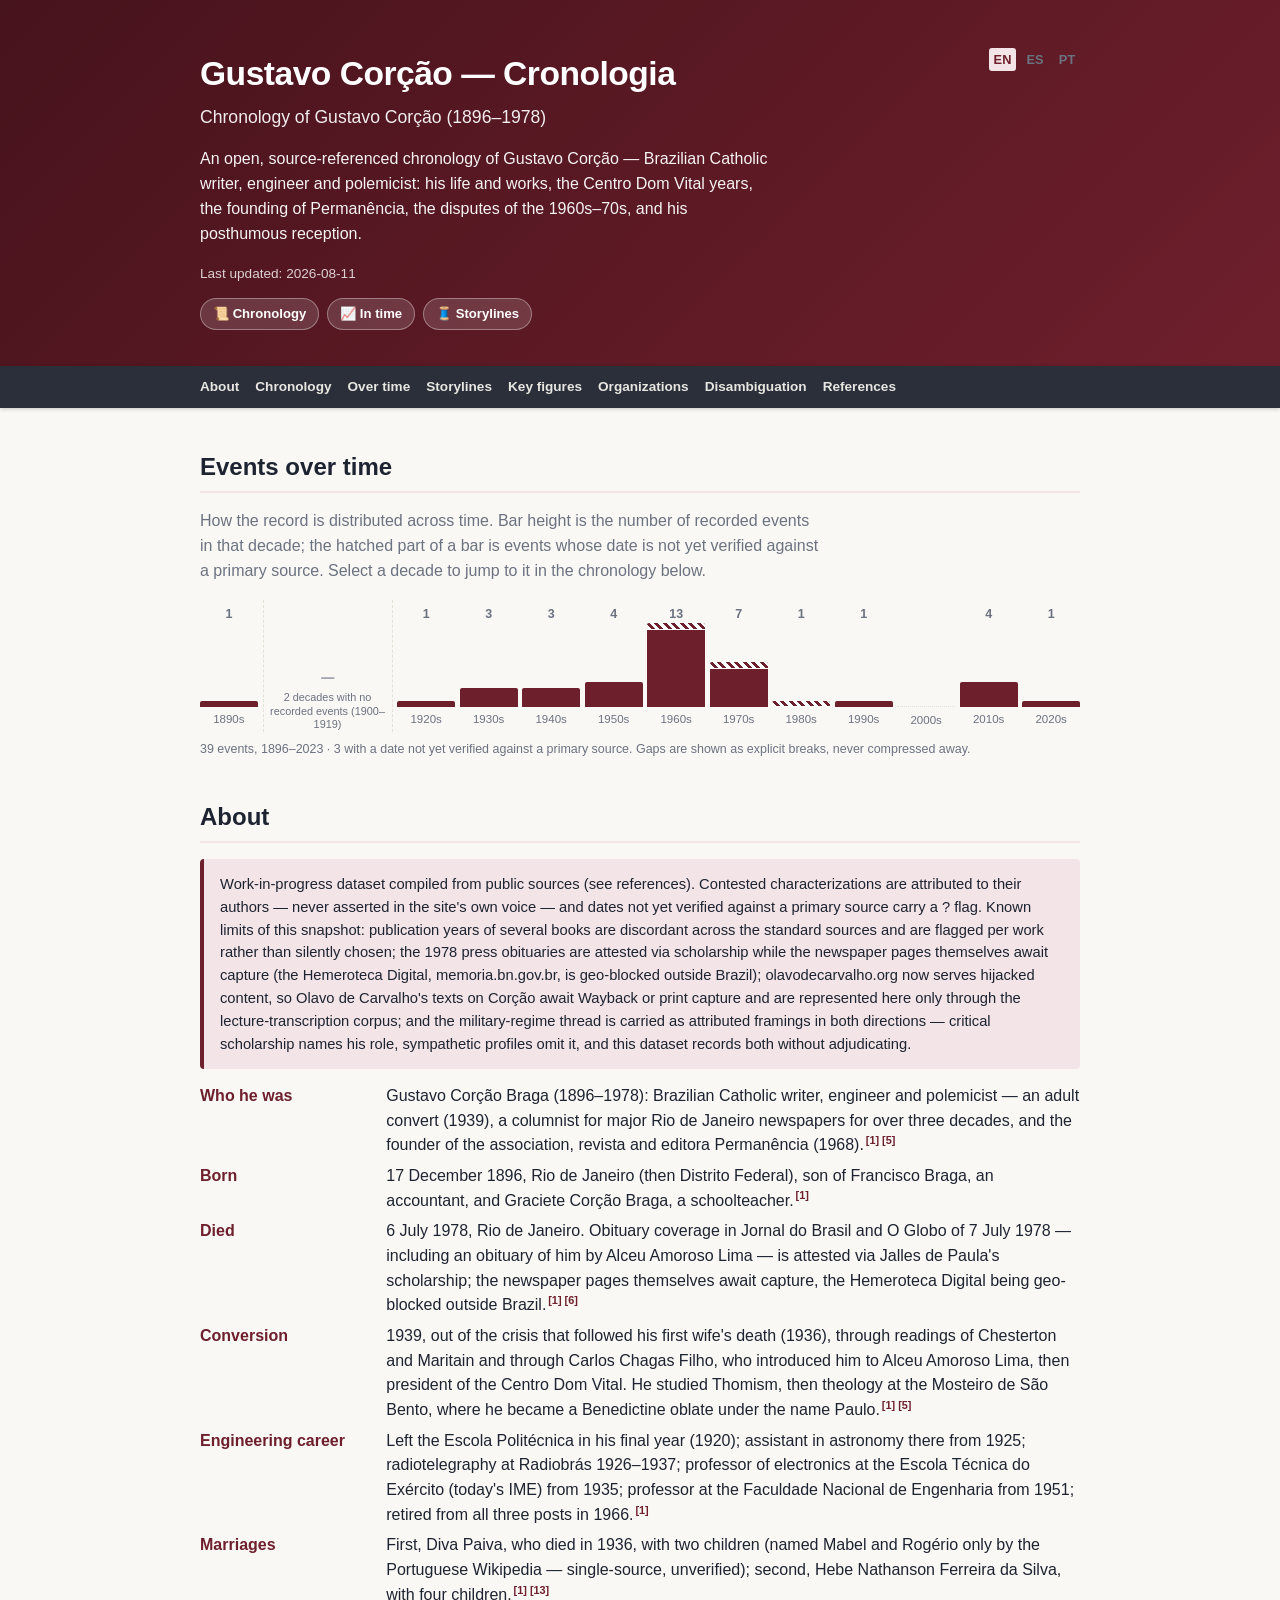
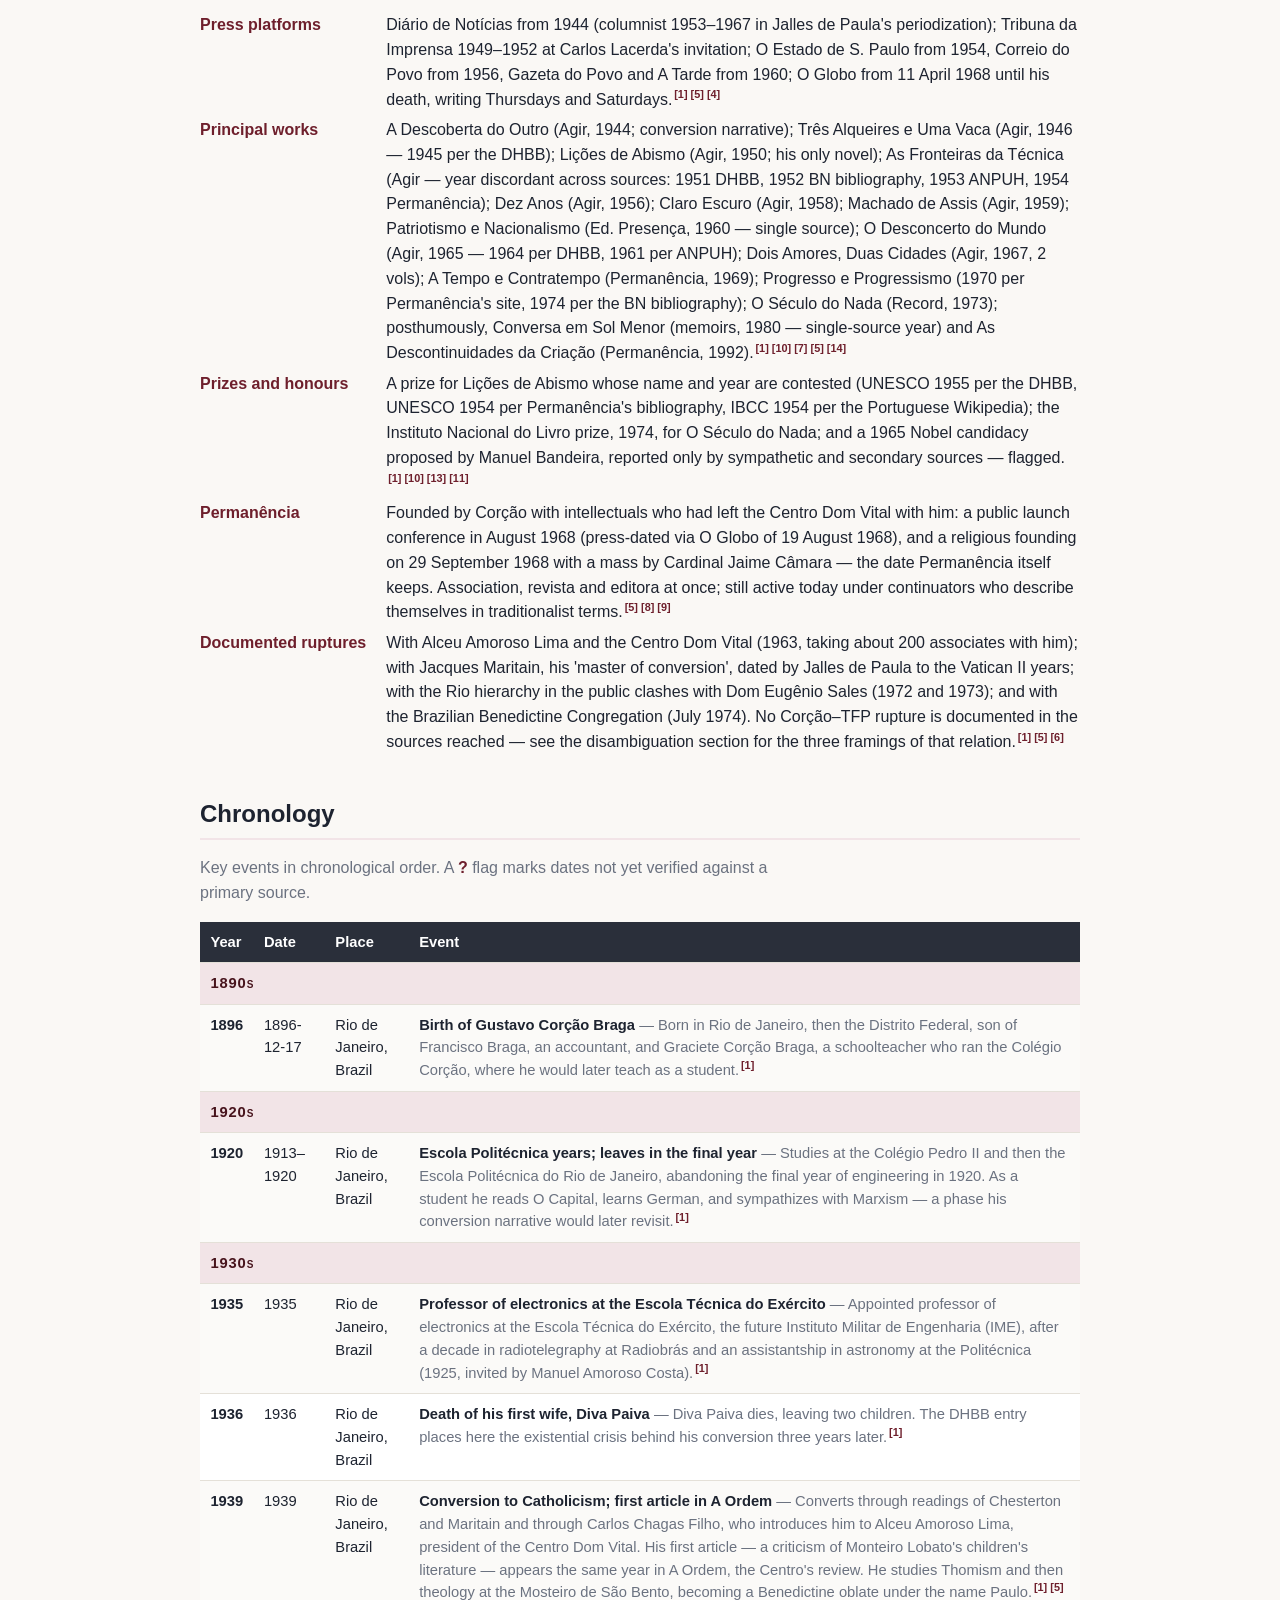
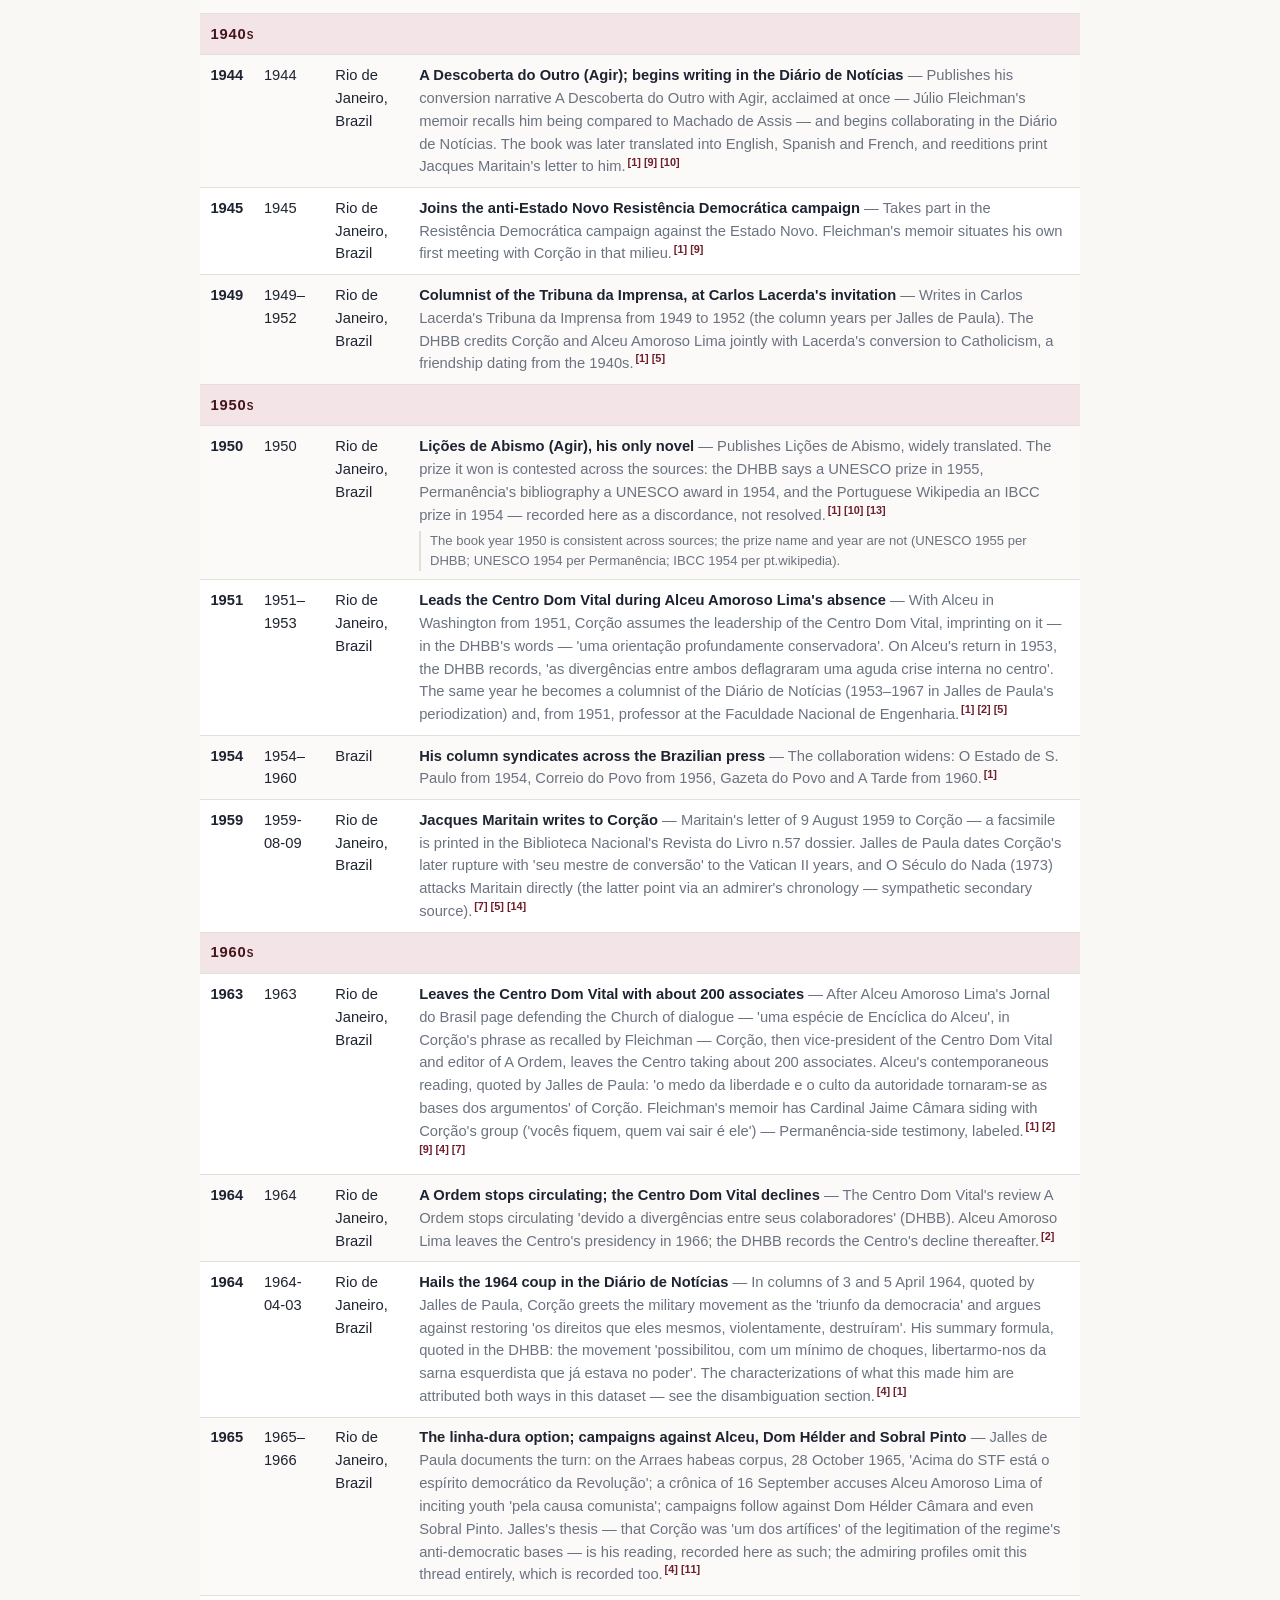
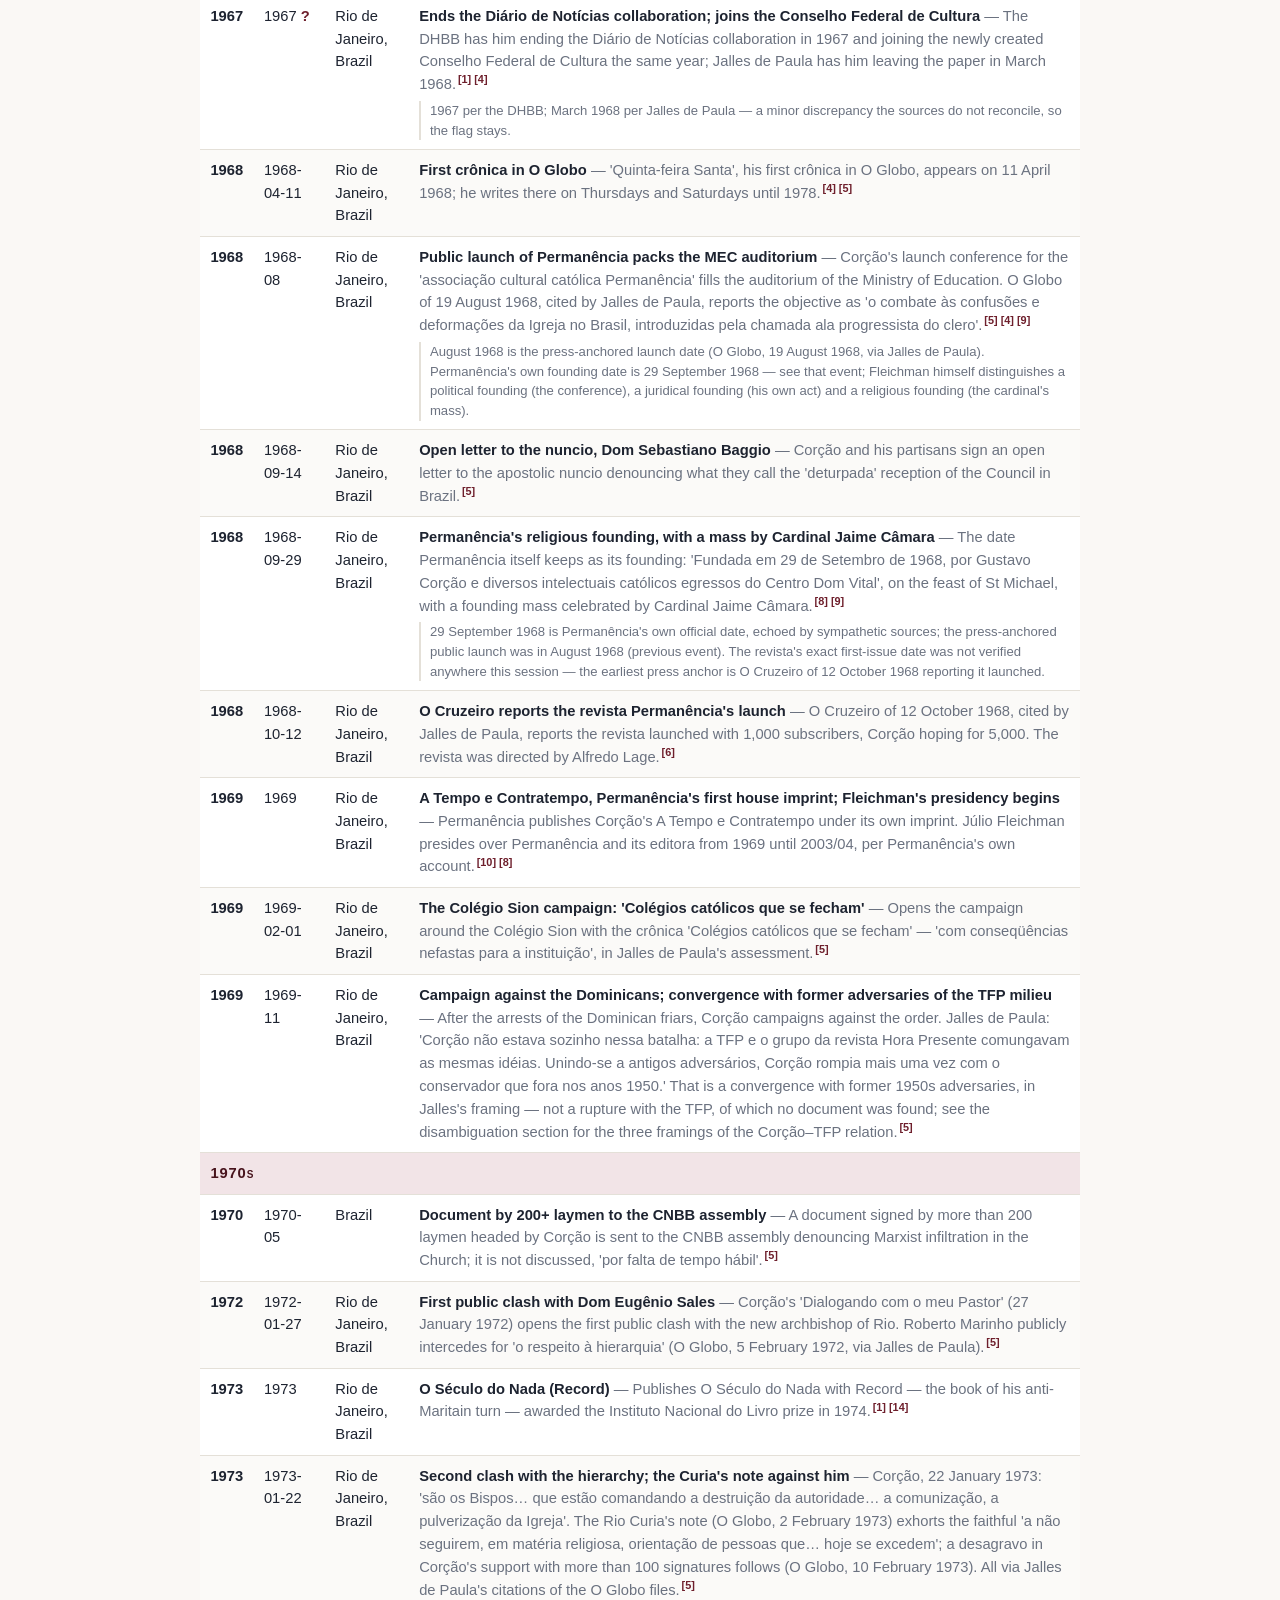
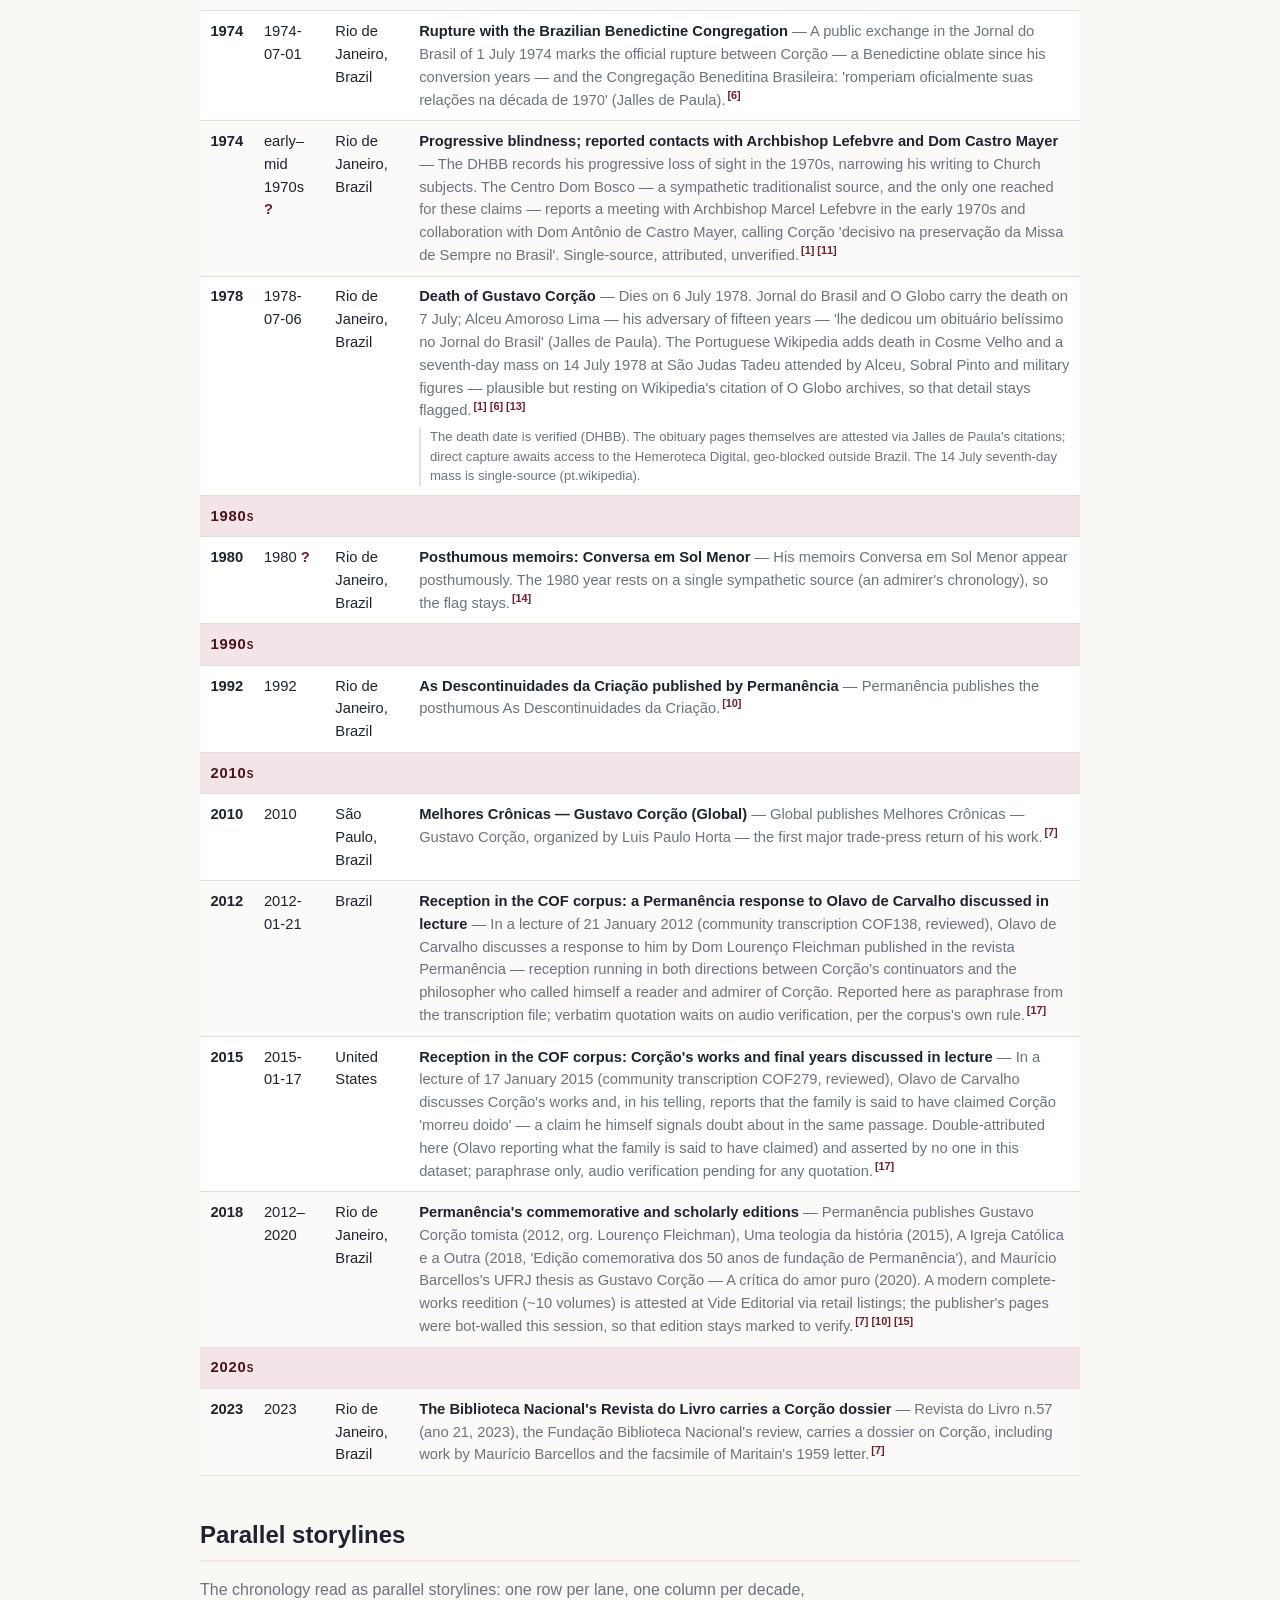
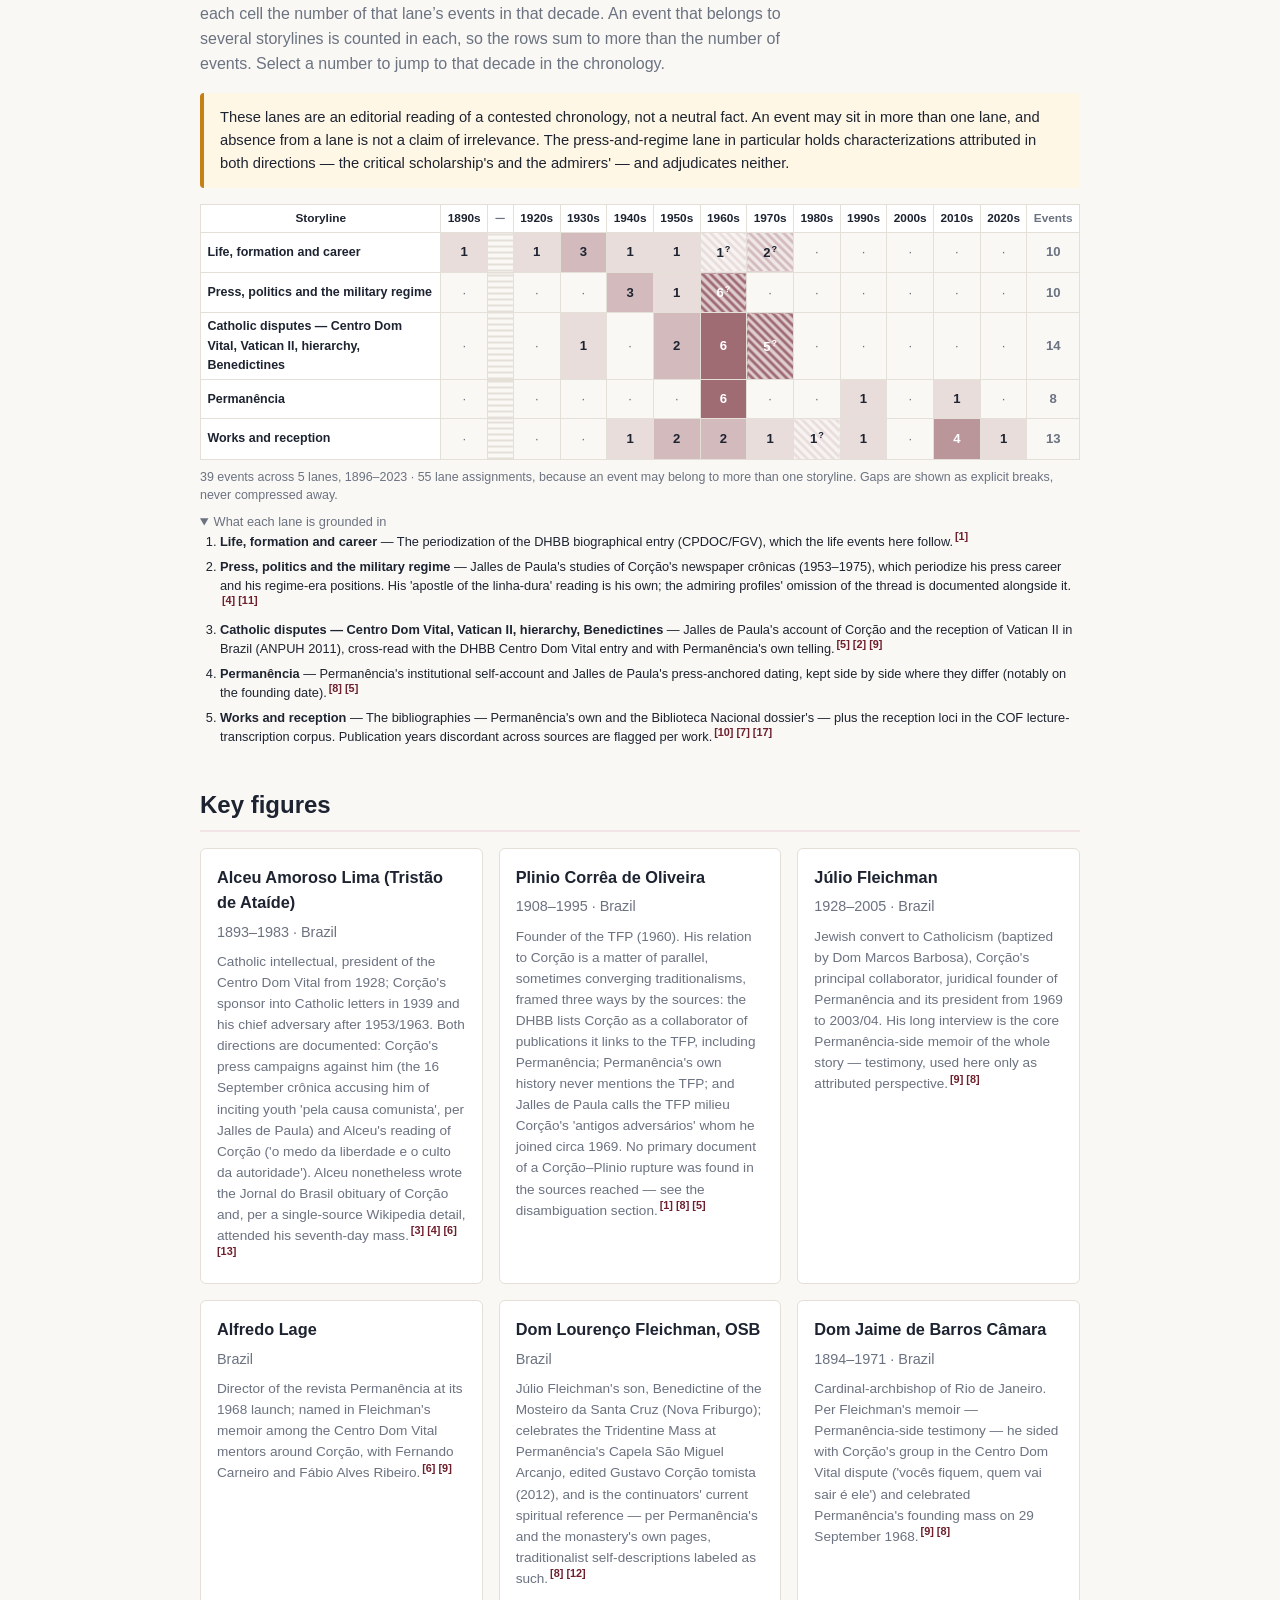
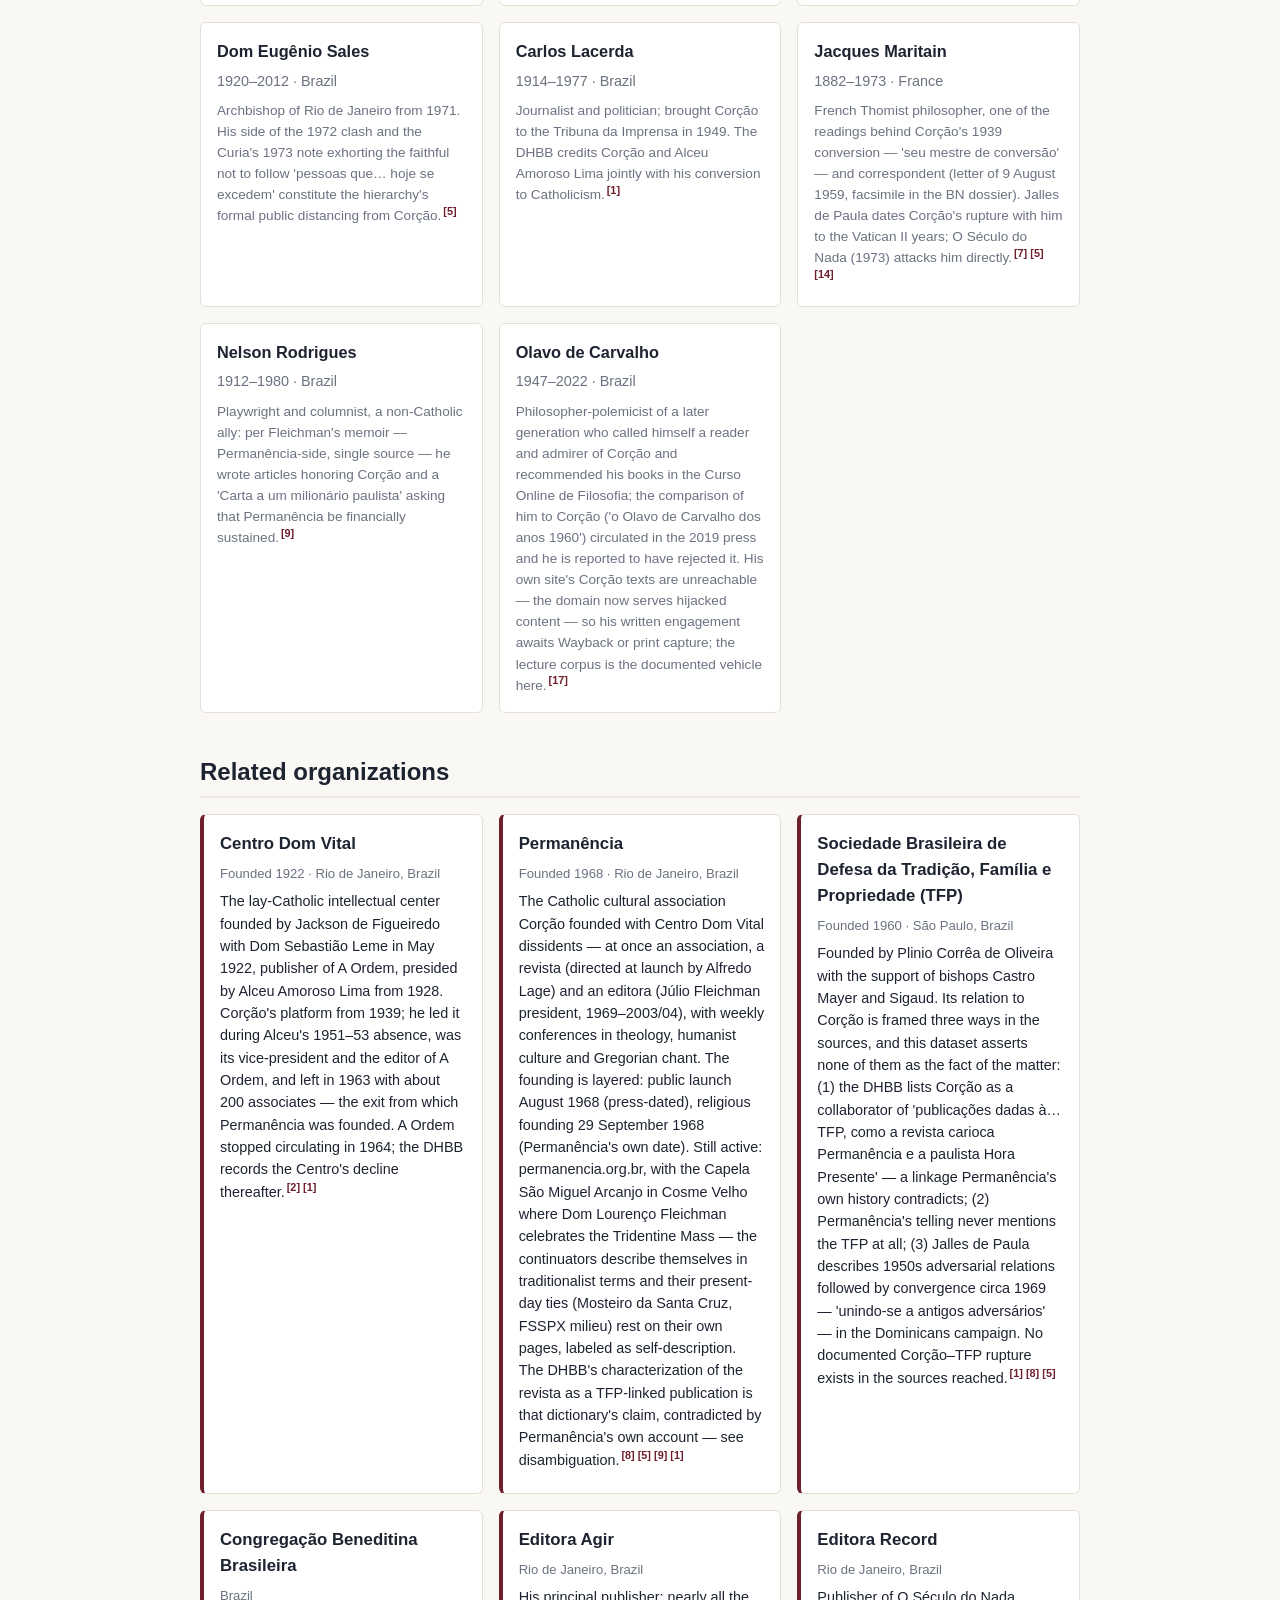
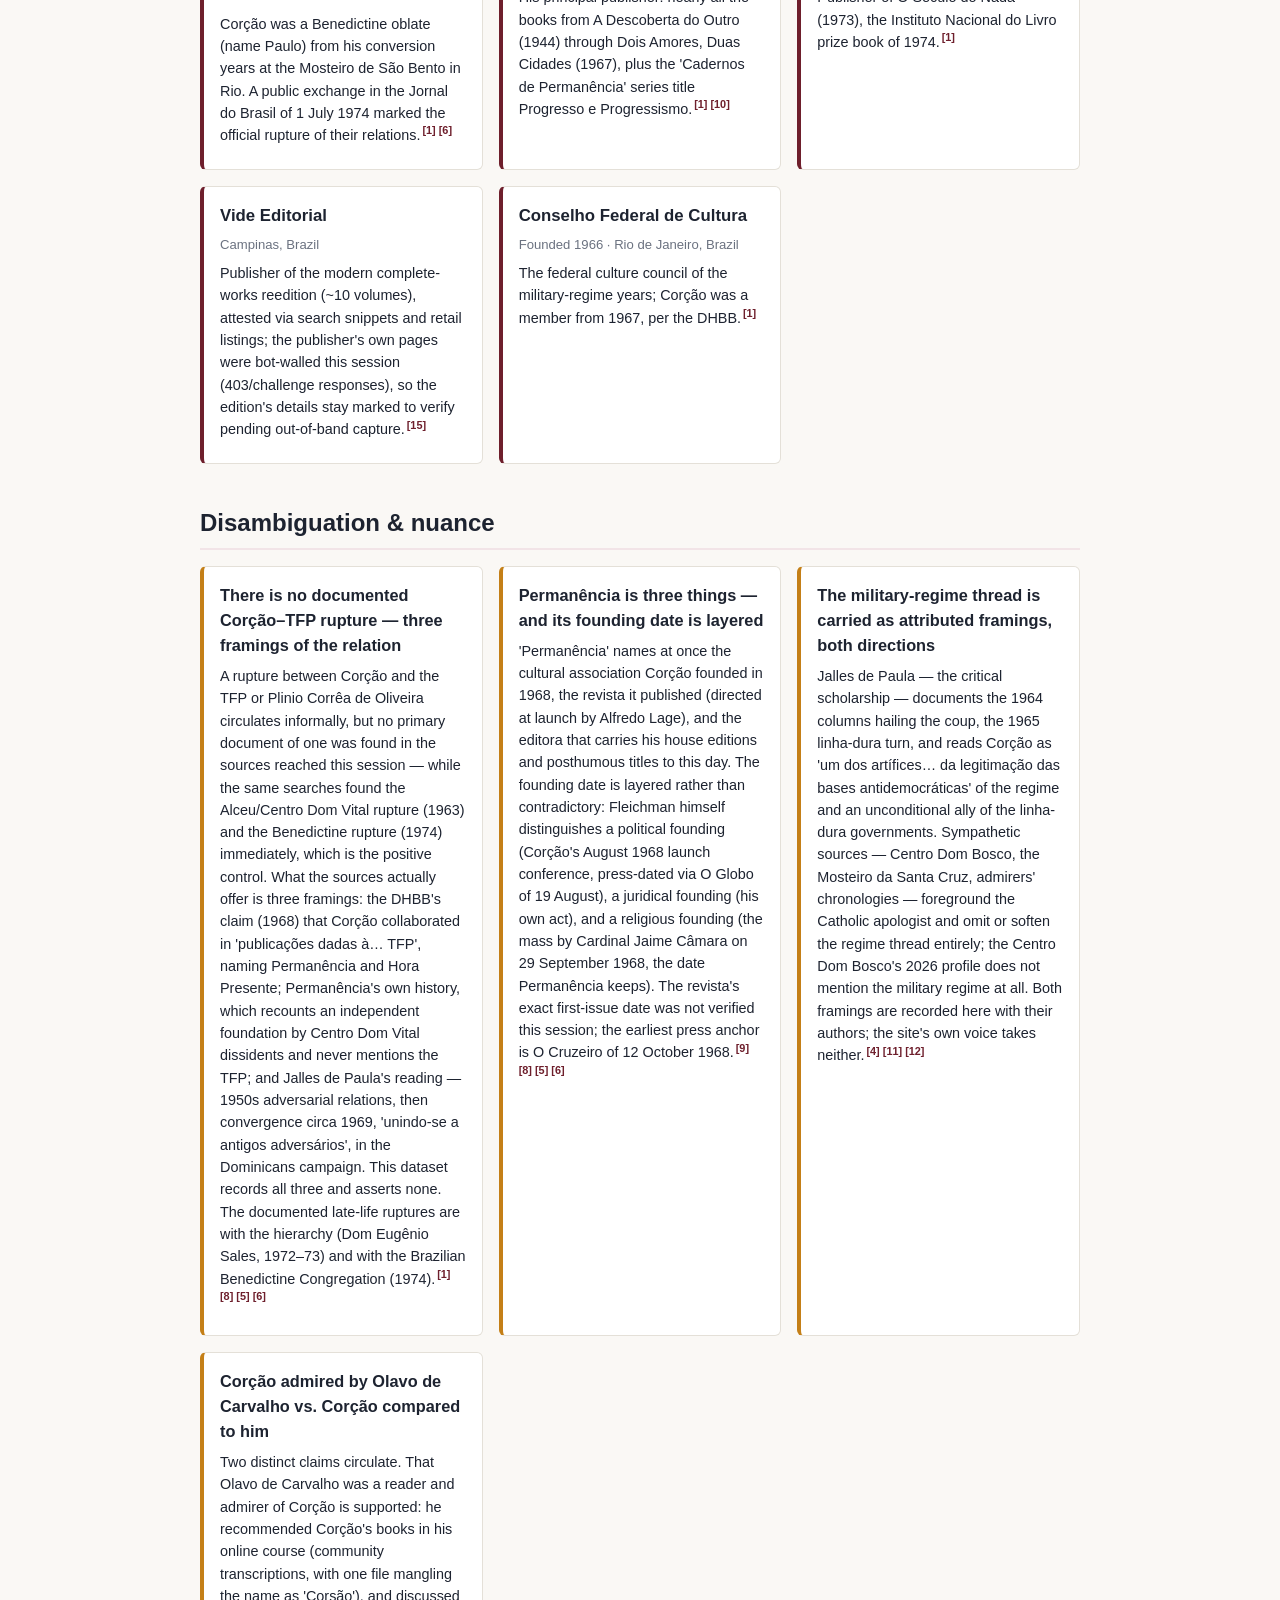
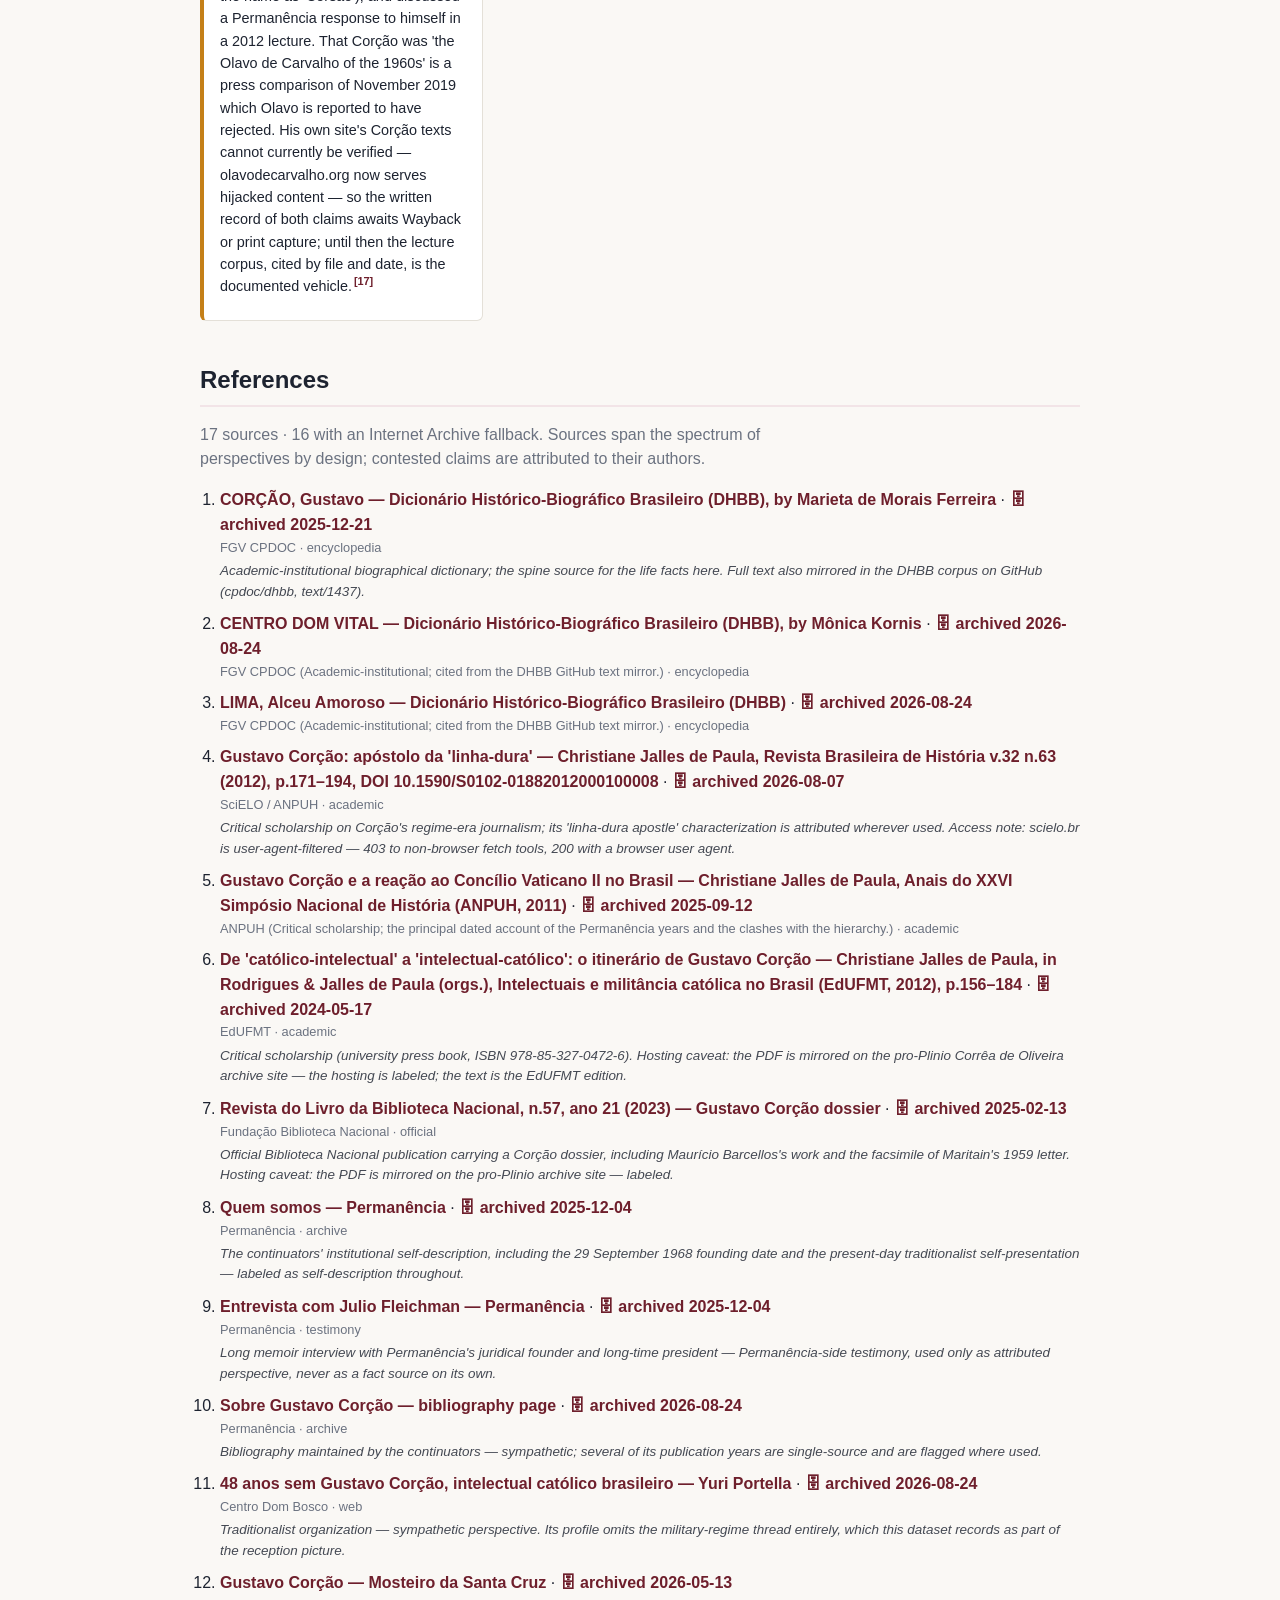
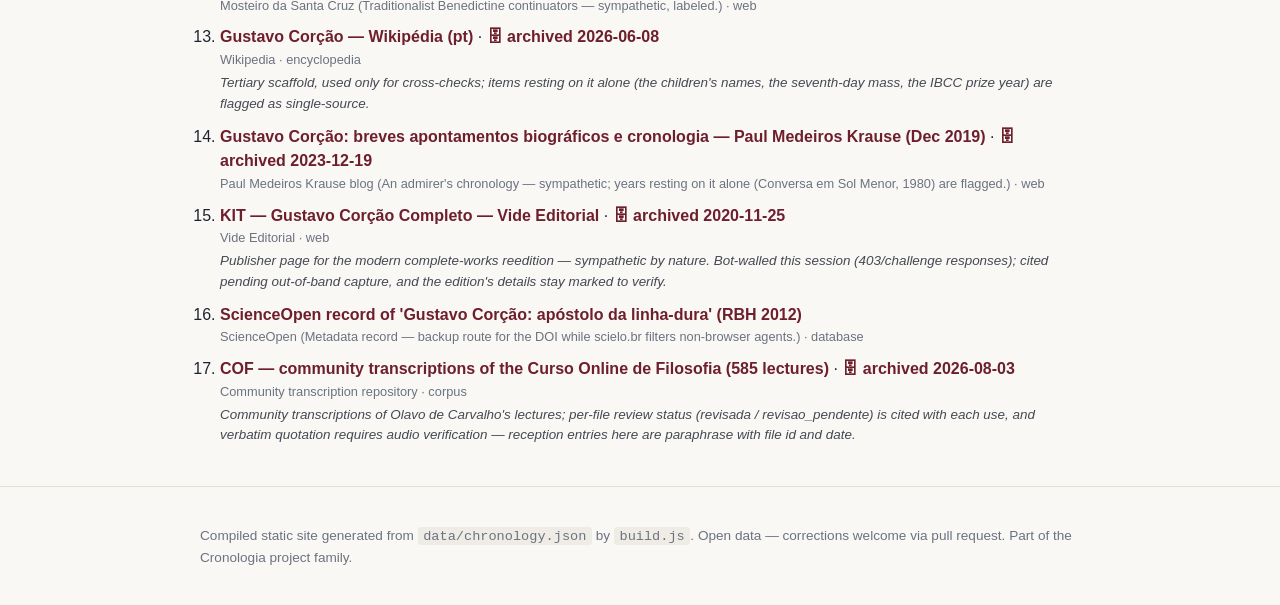
==== commit 2128c780: "Wayback: refresh data/archives.json (scheduled preservation run)" ====
--- a/docs/en/index.html
+++ b/docs/en/index.html
@@ -595,7 +595,7 @@
 
     <section id="references">
       <h2>References</h2>
-      <p class="section-intro">17 sources · 11 with an Internet Archive fallback. Sources span the
+      <p class="section-intro">17 sources · 16 with an Internet Archive fallback. Sources span the
       spectrum of perspectives by design; contested claims are attributed to their authors.</p>
       <ol class="references">
         <li id="ref-1">
@@ -604,11 +604,11 @@
           <span class="ref-note">Academic-institutional biographical dictionary; the spine source for the life facts here. Full text also mirrored in the DHBB corpus on GitHub (cpdoc/dhbb, text/1437).</span>
         </li>
         <li id="ref-2">
-          <a href="https://raw.githubusercontent.com/cpdoc/dhbb/master/text/8739.text" rel="noopener noreferrer" target="_blank">CENTRO DOM VITAL — Dicionário Histórico-Biográfico Brasileiro (DHBB), by Mônica Kornis</a>
+          <a href="https://raw.githubusercontent.com/cpdoc/dhbb/master/text/8739.text" rel="noopener noreferrer" target="_blank">CENTRO DOM VITAL — Dicionário Histórico-Biográfico Brasileiro (DHBB), by Mônica Kornis</a> · <a class="archive-link" href="https://web.archive.org/web/20260824072958/https://raw.githubusercontent.com/cpdoc/dhbb/master/text/8739.text" rel="noopener noreferrer" target="_blank">🗄 archived 2026-08-24</a>
           <span class="ref-meta">FGV CPDOC (Academic-institutional; cited from the DHBB GitHub text mirror.) · encyclopedia</span>
         </li>
         <li id="ref-3">
-          <a href="https://raw.githubusercontent.com/cpdoc/dhbb/master/text/2839.text" rel="noopener noreferrer" target="_blank">LIMA, Alceu Amoroso — Dicionário Histórico-Biográfico Brasileiro (DHBB)</a>
+          <a href="https://raw.githubusercontent.com/cpdoc/dhbb/master/text/2839.text" rel="noopener noreferrer" target="_blank">LIMA, Alceu Amoroso — Dicionário Histórico-Biográfico Brasileiro (DHBB)</a> · <a class="archive-link" href="https://web.archive.org/web/20260824073018/https://raw.githubusercontent.com/cpdoc/dhbb/master/text/2839.text" rel="noopener noreferrer" target="_blank">🗄 archived 2026-08-24</a>
           <span class="ref-meta">FGV CPDOC (Academic-institutional; cited from the DHBB GitHub text mirror.) · encyclopedia</span>
         </li>
         <li id="ref-4">
@@ -636,17 +636,17 @@
           <span class="ref-note">The continuators&#39; institutional self-description, including the 29 September 1968 founding date and the present-day traditionalist self-presentation — labeled as self-description throughout.</span>
         </li>
         <li id="ref-9">
-          <a href="https://permanencia.org.br/index.php/paginas/detalhar_gustavo_corcao/367" rel="noopener noreferrer" target="_blank">Entrevista com Julio Fleichman — Permanência</a>
+          <a href="https://permanencia.org.br/index.php/paginas/detalhar_gustavo_corcao/367" rel="noopener noreferrer" target="_blank">Entrevista com Julio Fleichman — Permanência</a> · <a class="archive-link" href="https://web.archive.org/web/20251204230212/https://permanencia.org.br/index.php/paginas/detalhar_gustavo_corcao/367" rel="noopener noreferrer" target="_blank">🗄 archived 2025-12-04</a>
           <span class="ref-meta">Permanência · testimony</span>
           <span class="ref-note">Long memoir interview with Permanência&#39;s juridical founder and long-time president — Permanência-side testimony, used only as attributed perspective, never as a fact source on its own.</span>
         </li>
         <li id="ref-10">
-          <a href="https://permanencia.org.br/index.php/paginas/gustavo_corcao/373" rel="noopener noreferrer" target="_blank">Sobre Gustavo Corção — bibliography page</a>
+          <a href="https://permanencia.org.br/index.php/paginas/gustavo_corcao/373" rel="noopener noreferrer" target="_blank">Sobre Gustavo Corção — bibliography page</a> · <a class="archive-link" href="https://web.archive.org/web/20260824073049/https://permanencia.org.br/index.php/paginas/gustavo_corcao/373" rel="noopener noreferrer" target="_blank">🗄 archived 2026-08-24</a>
           <span class="ref-meta">Permanência · archive</span>
           <span class="ref-note">Bibliography maintained by the continuators — sympathetic; several of its publication years are single-source and are flagged where used.</span>
         </li>
         <li id="ref-11">
-          <a href="https://www.centrodombosco.org/artigos/48-anos-sem-gustavo-corcao-intelectual-catolico-brasileiro" rel="noopener noreferrer" target="_blank">48 anos sem Gustavo Corção, intelectual católico brasileiro — Yuri Portella</a>
+          <a href="https://www.centrodombosco.org/artigos/48-anos-sem-gustavo-corcao-intelectual-catolico-brasileiro" rel="noopener noreferrer" target="_blank">48 anos sem Gustavo Corção, intelectual católico brasileiro — Yuri Portella</a> · <a class="archive-link" href="https://web.archive.org/web/20260824073120/https://www.centrodombosco.org/artigos/48-anos-sem-gustavo-corcao-intelectual-catolico-brasileiro" rel="noopener noreferrer" target="_blank">🗄 archived 2026-08-24</a>
           <span class="ref-meta">Centro Dom Bosco · web</span>
           <span class="ref-note">Traditionalist organization — sympathetic perspective. Its profile omits the military-regime thread entirely, which this dataset records as part of the reception picture.</span>
         </li>
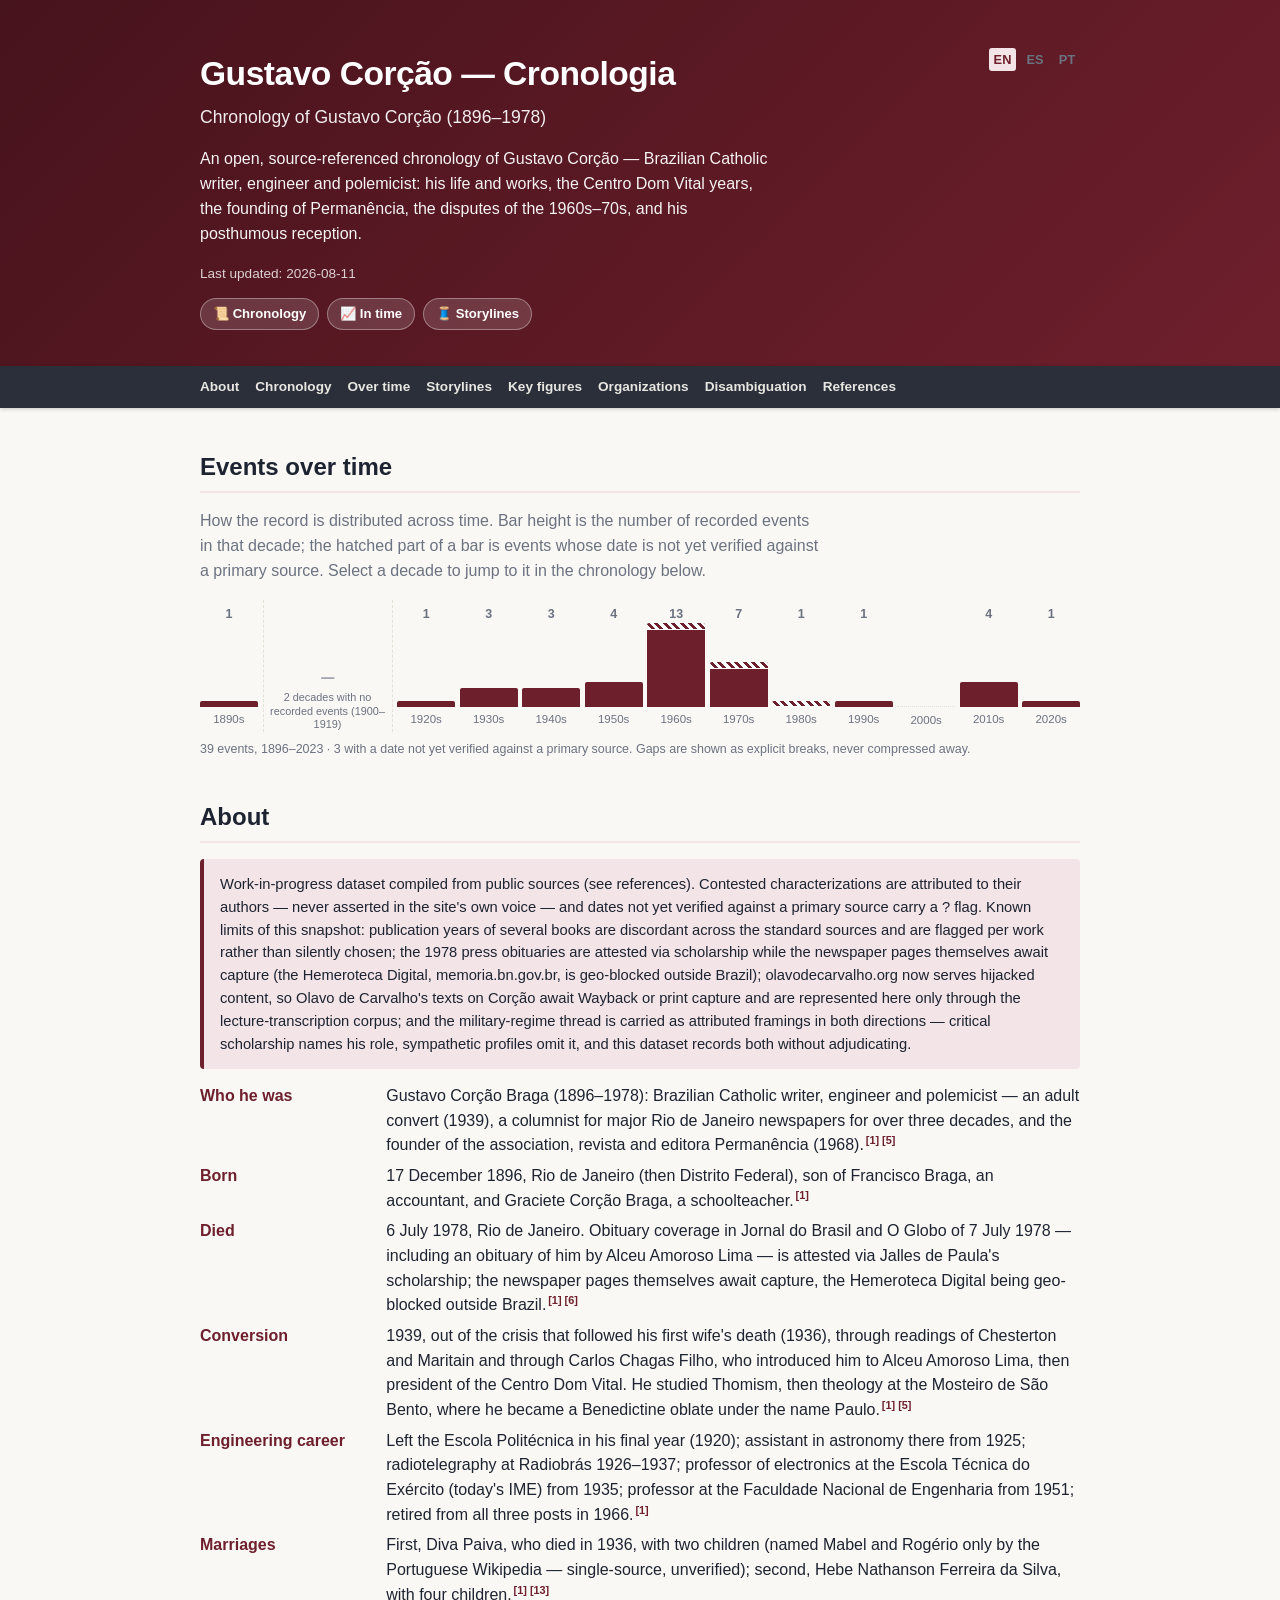
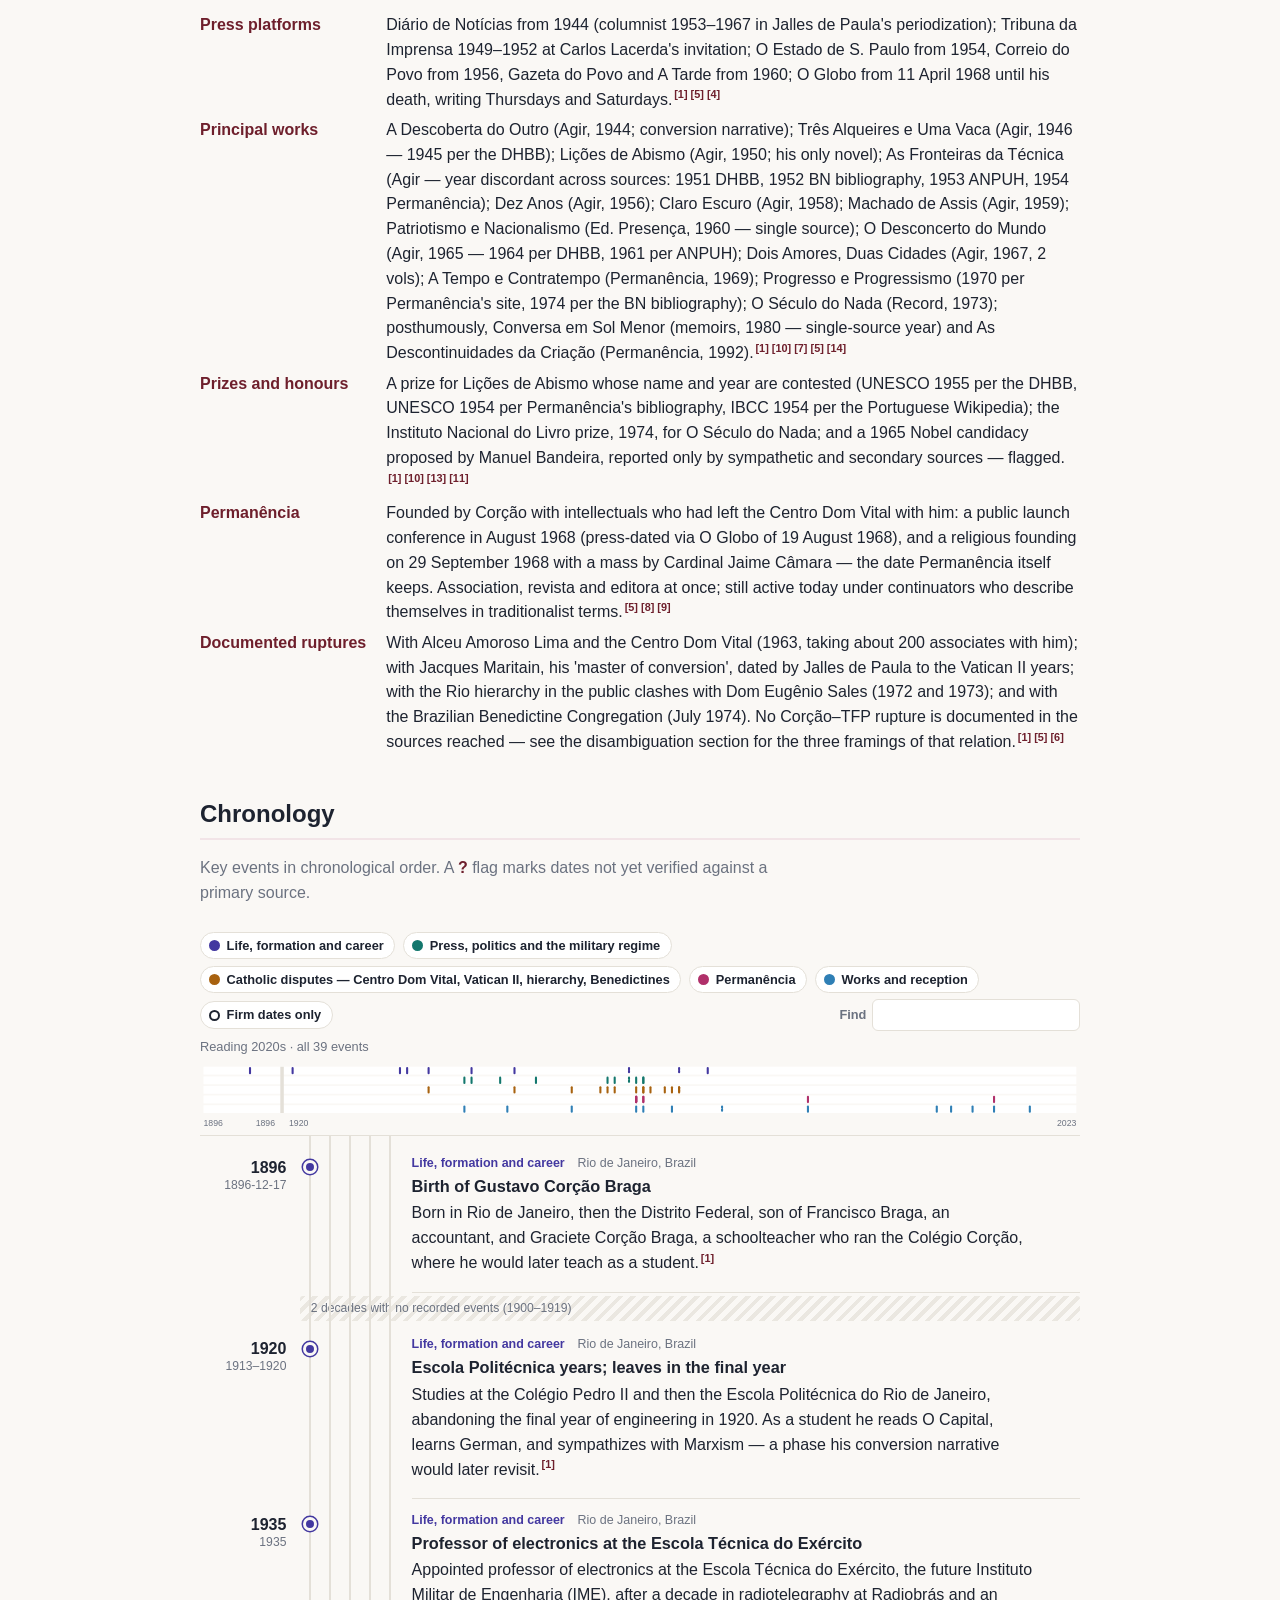
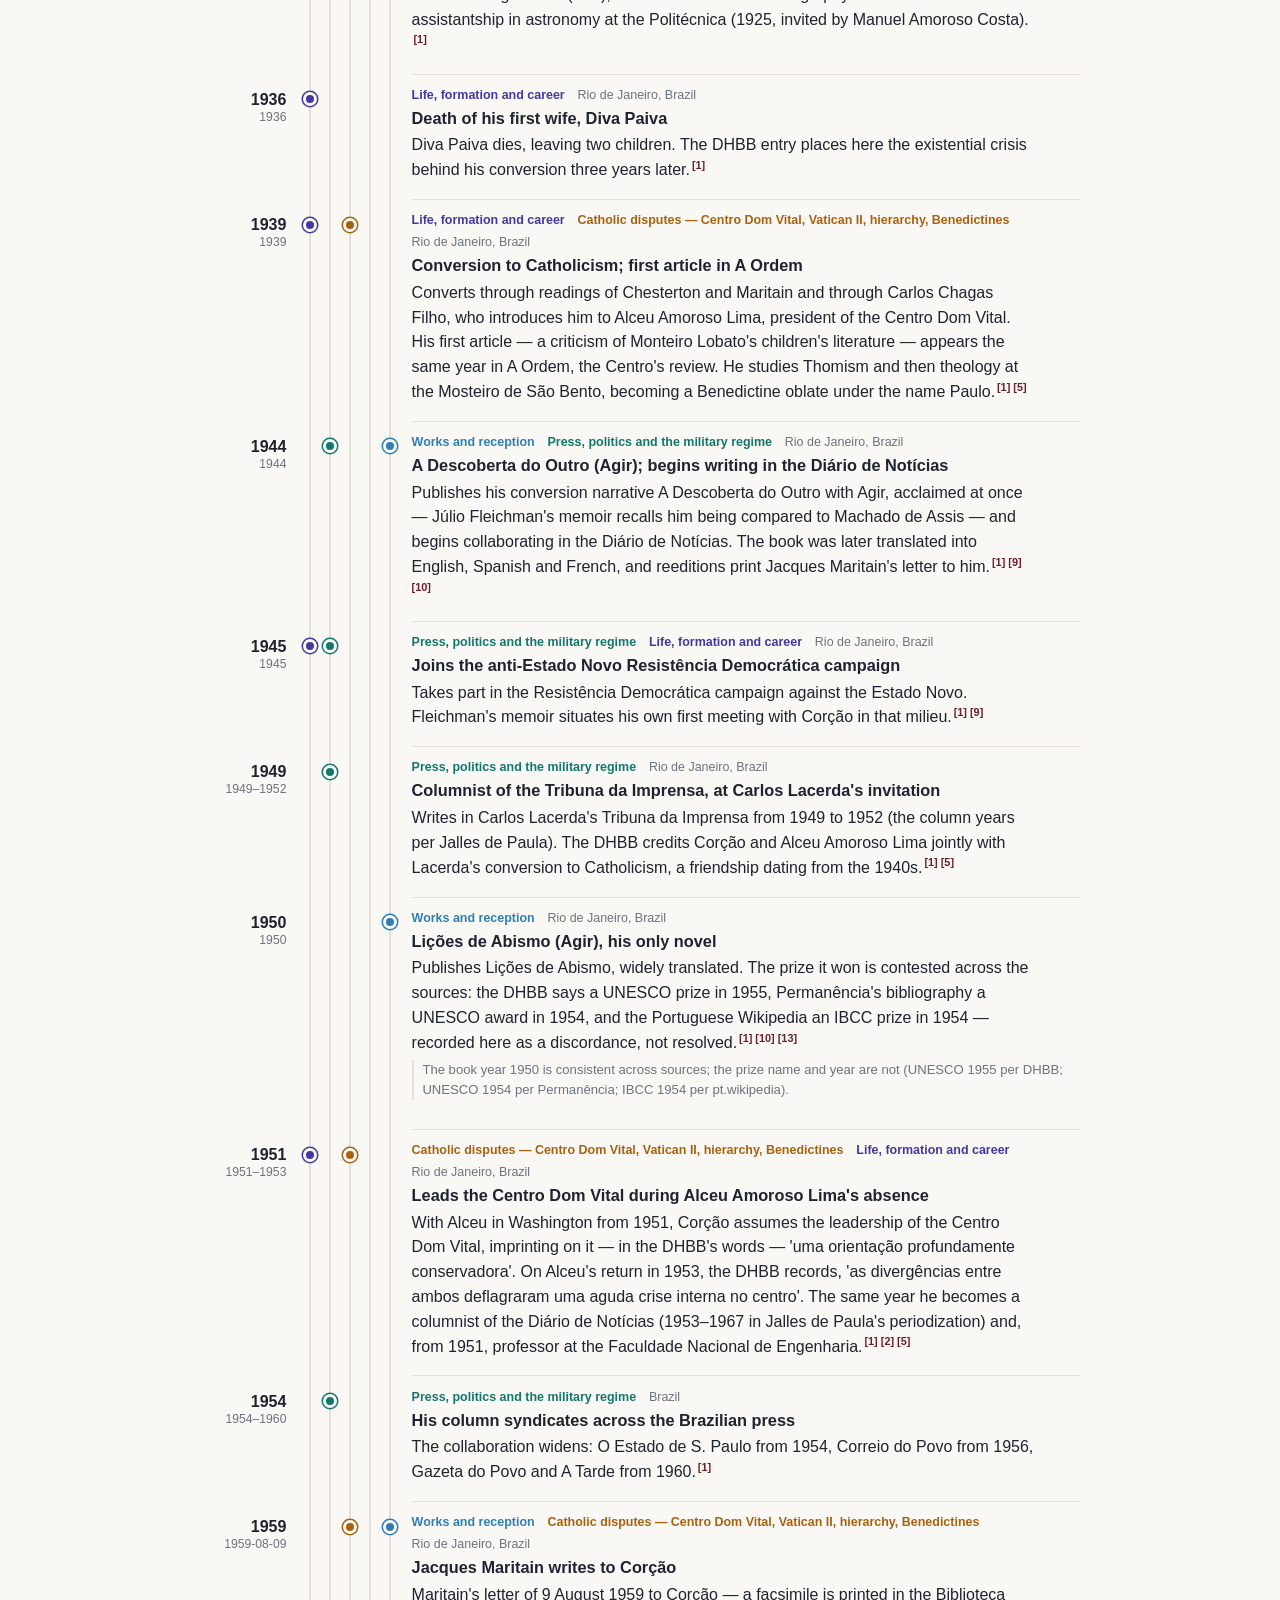
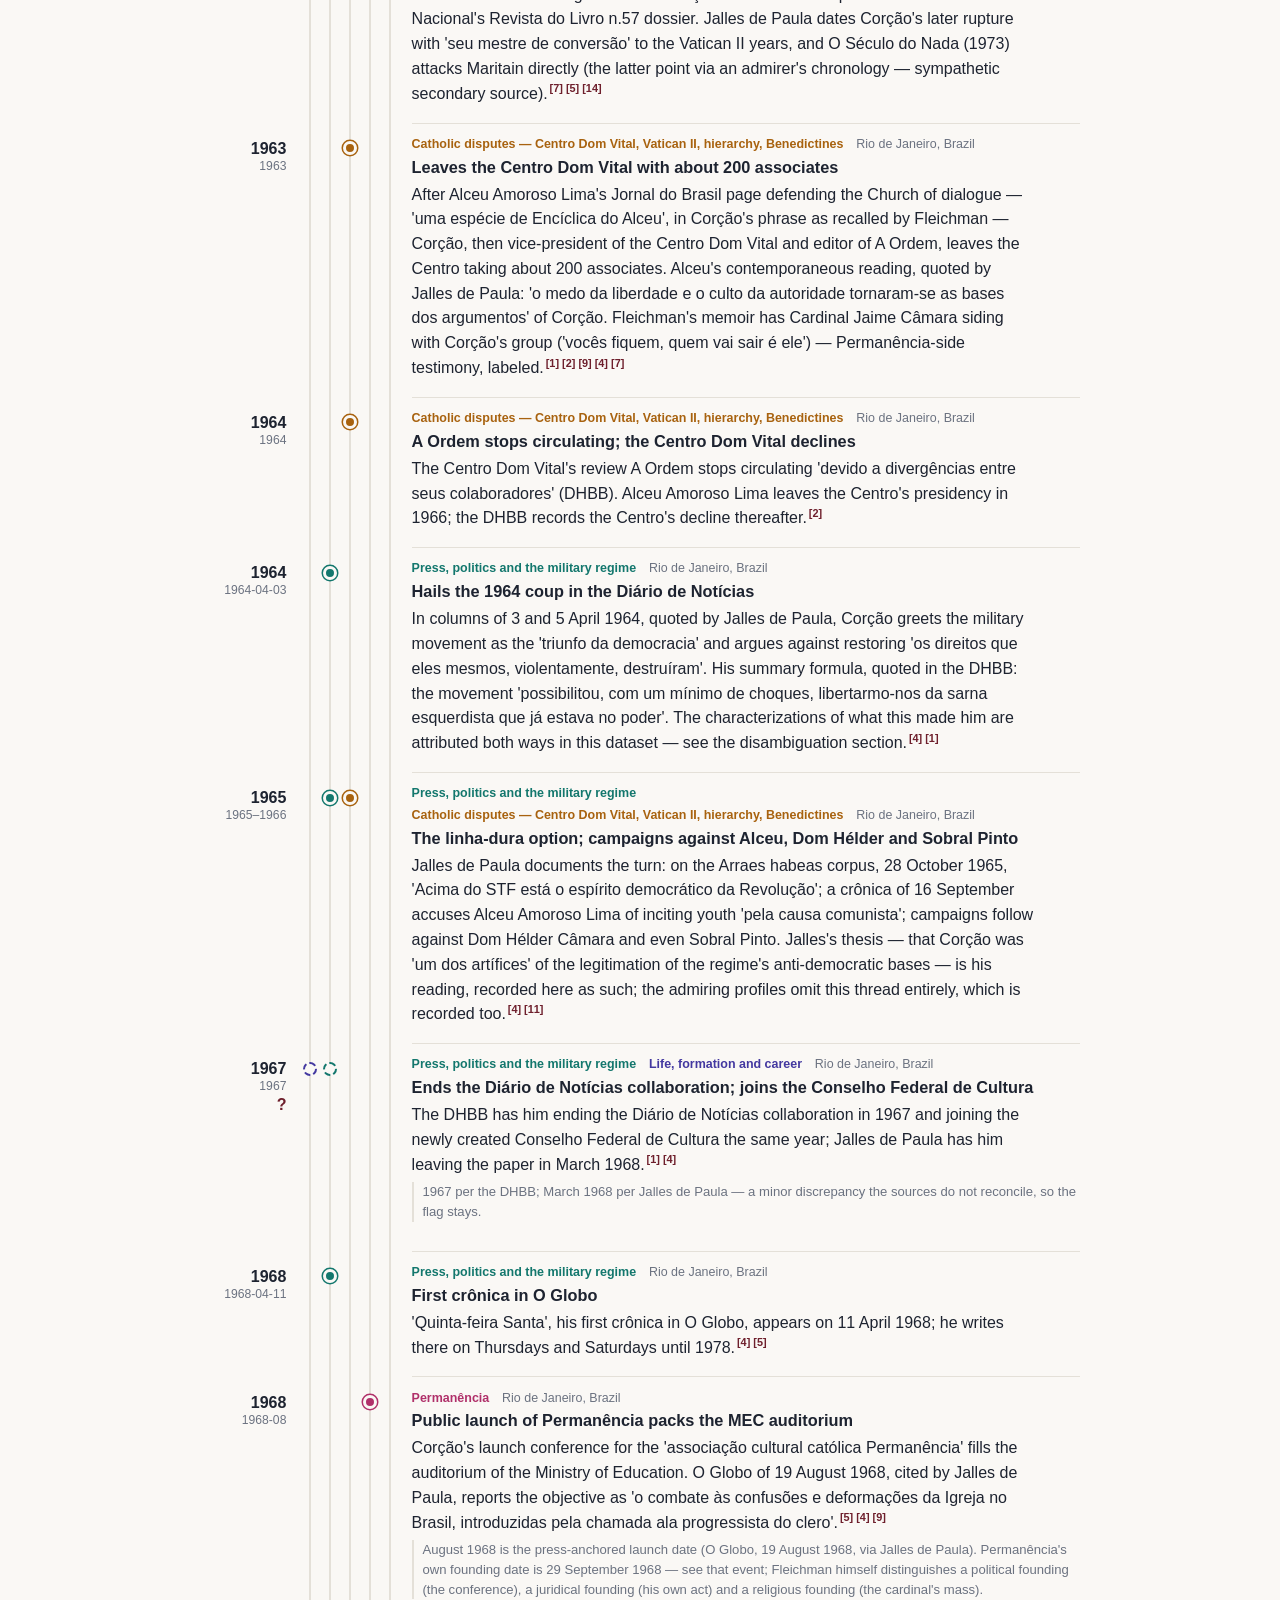
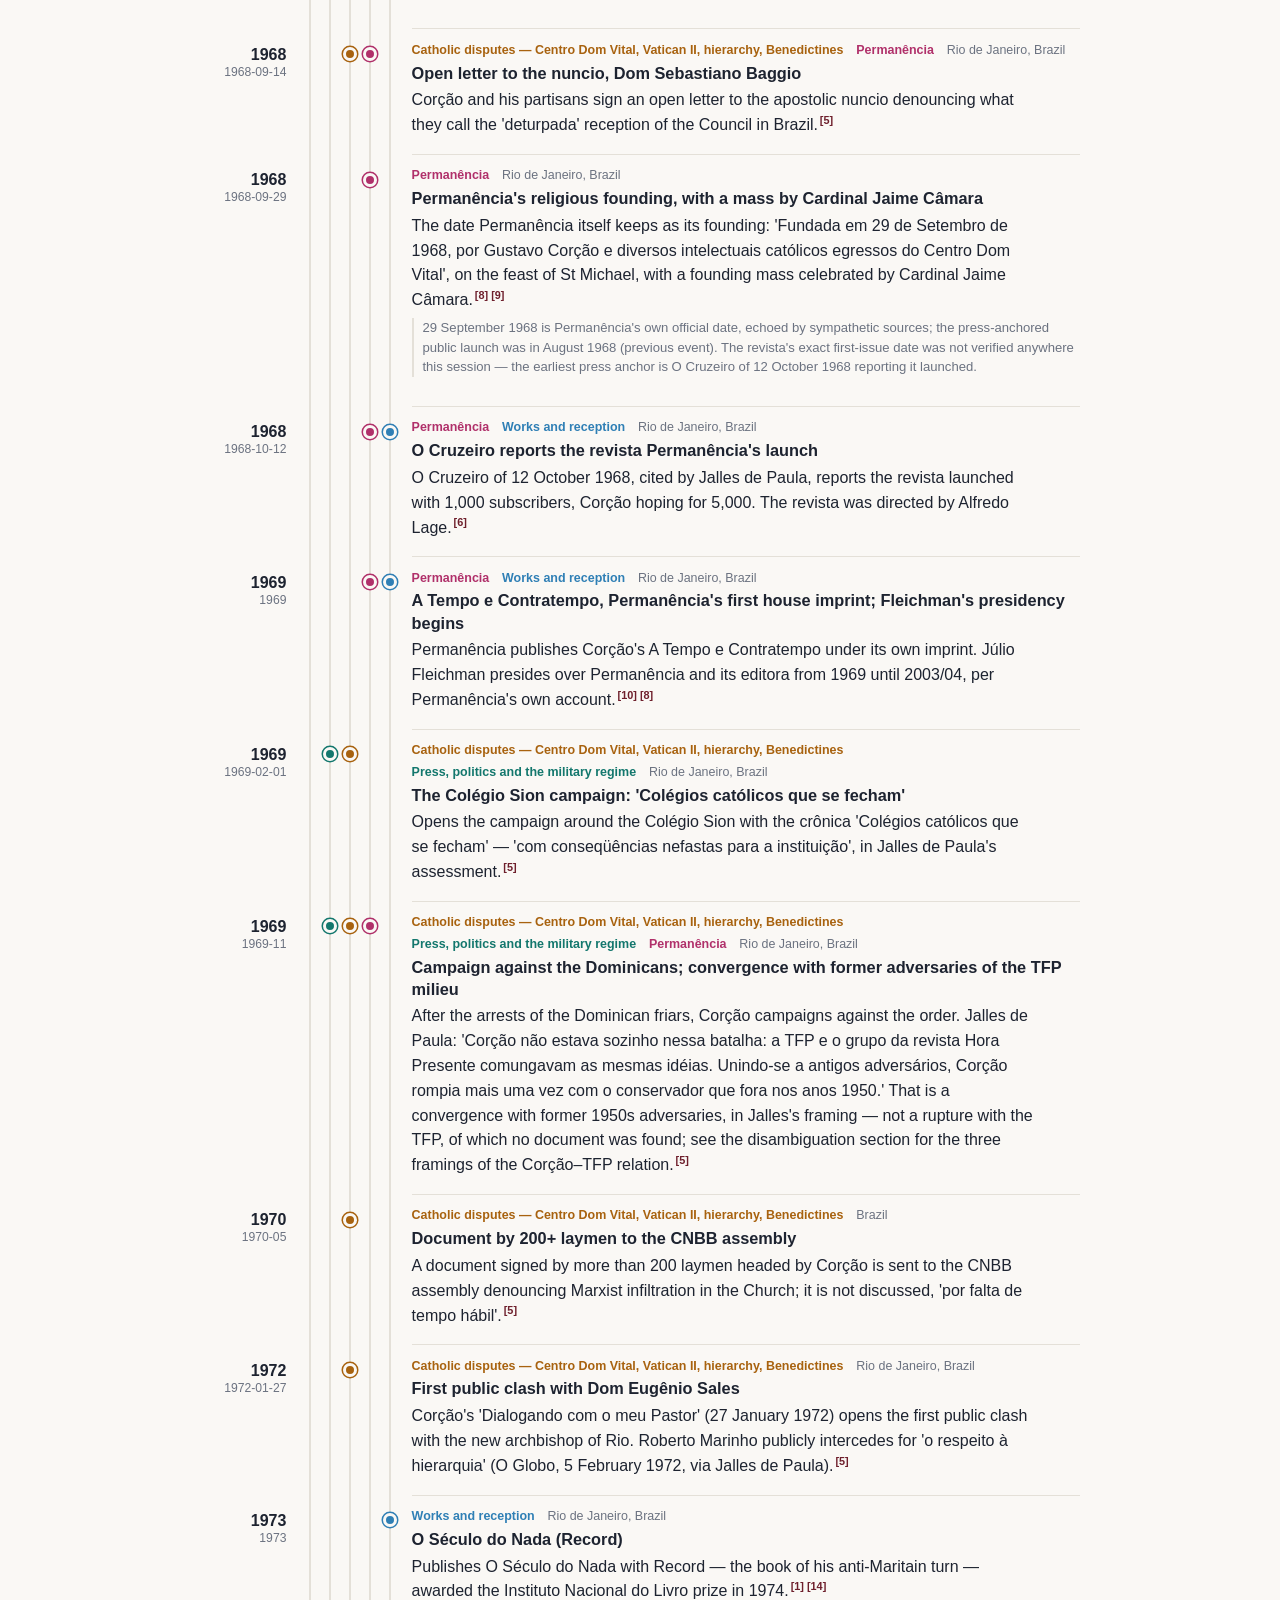
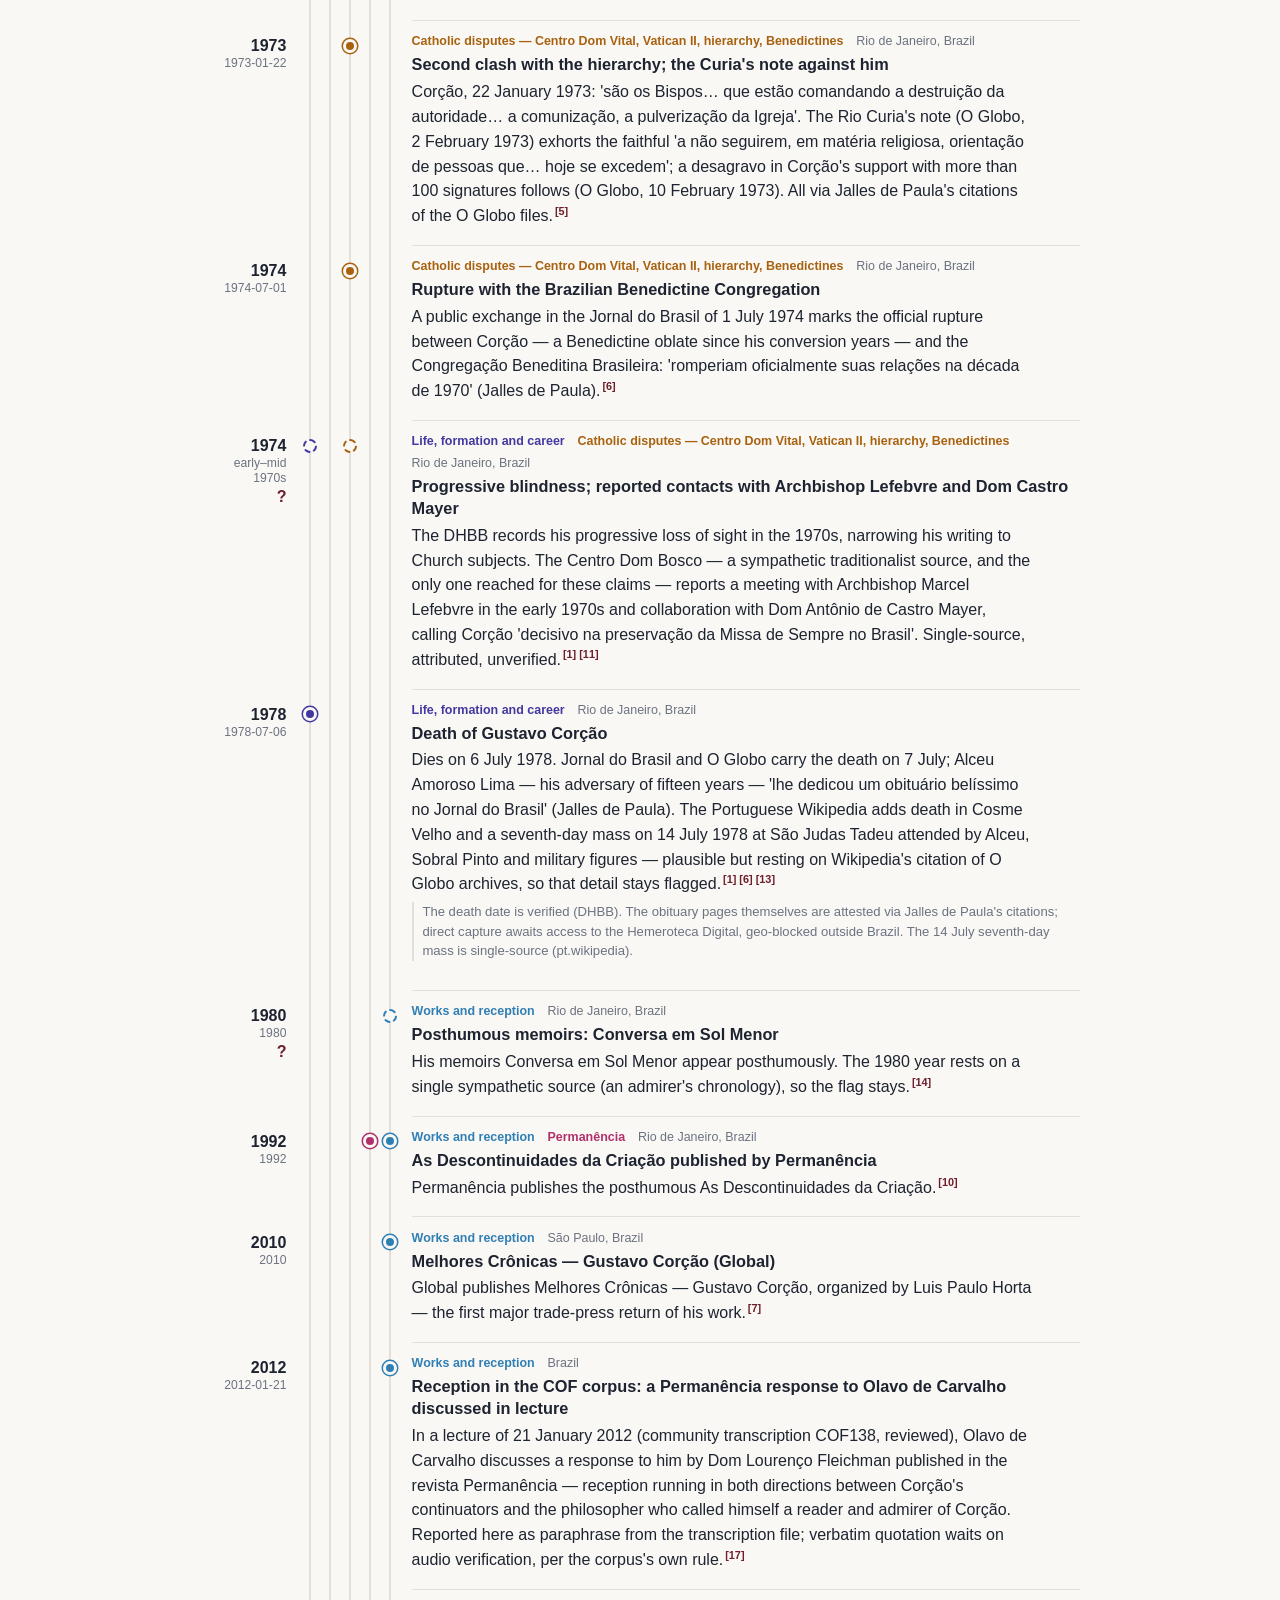
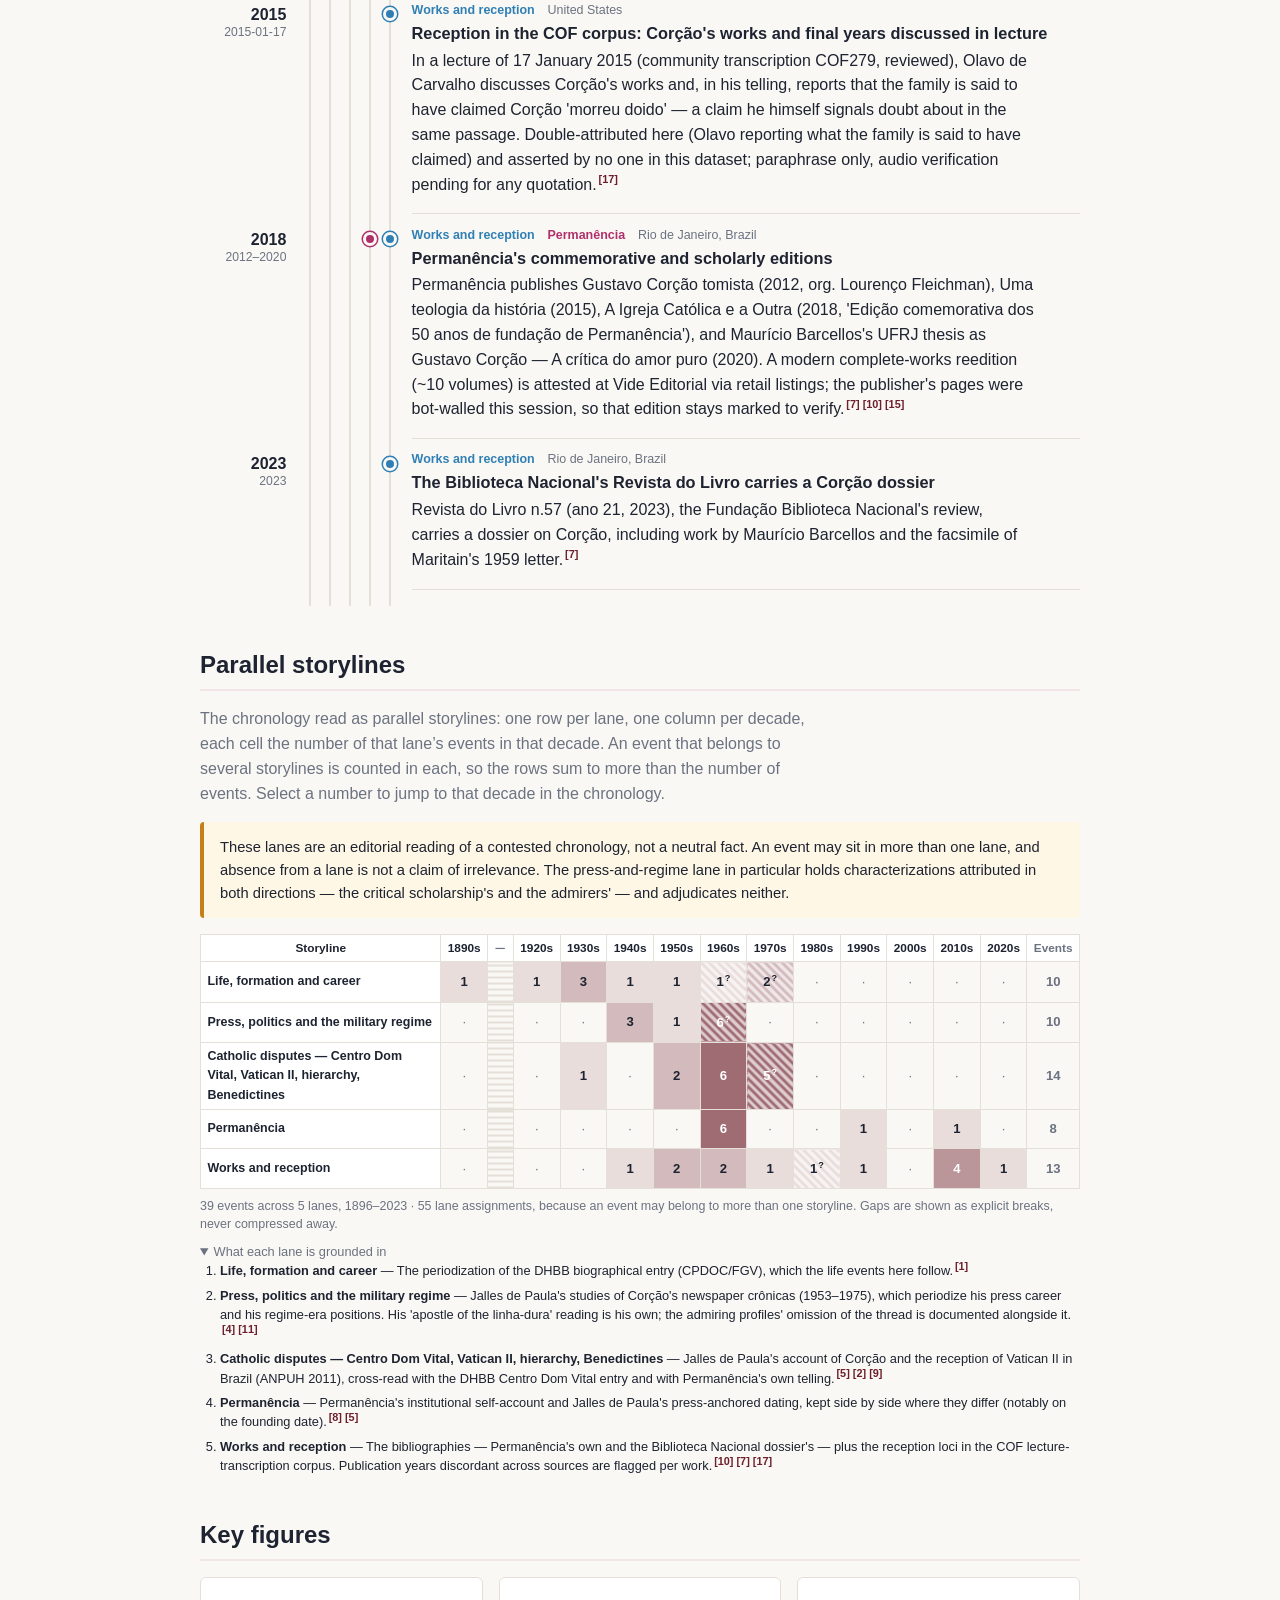
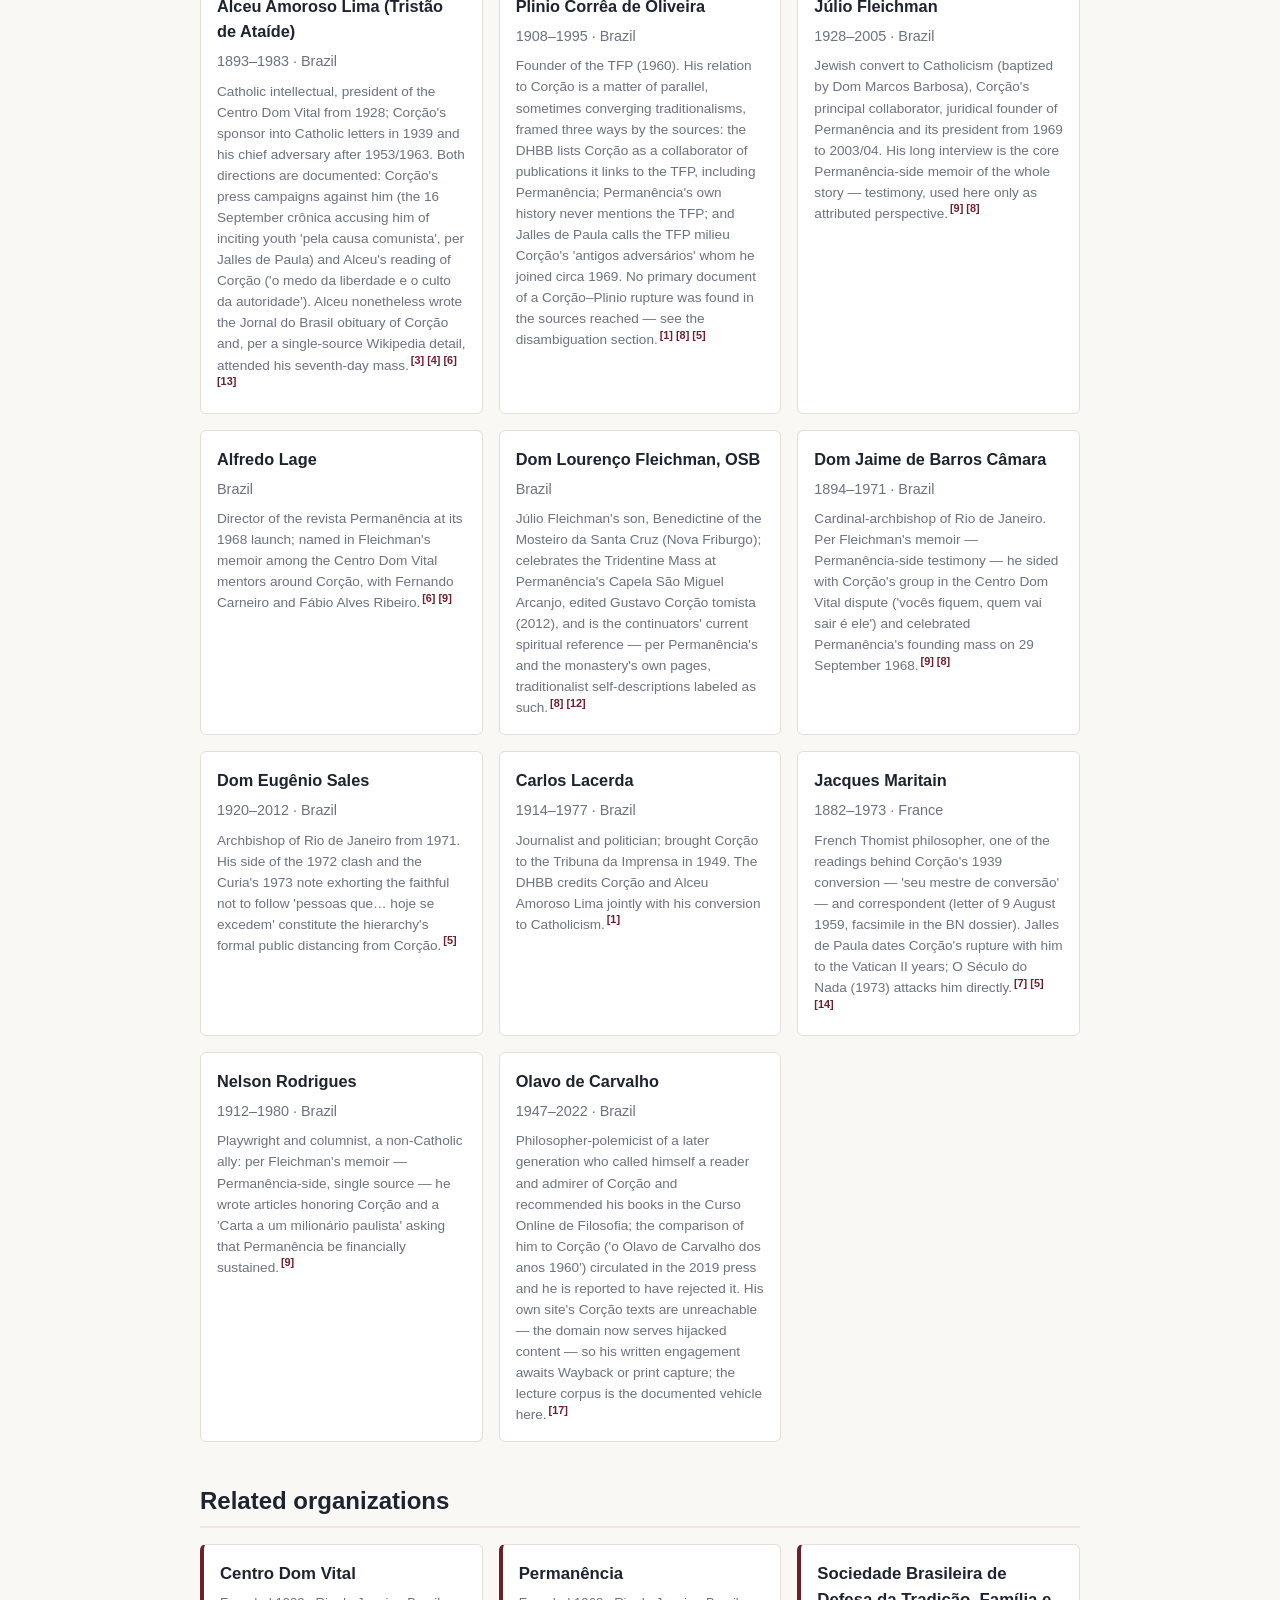
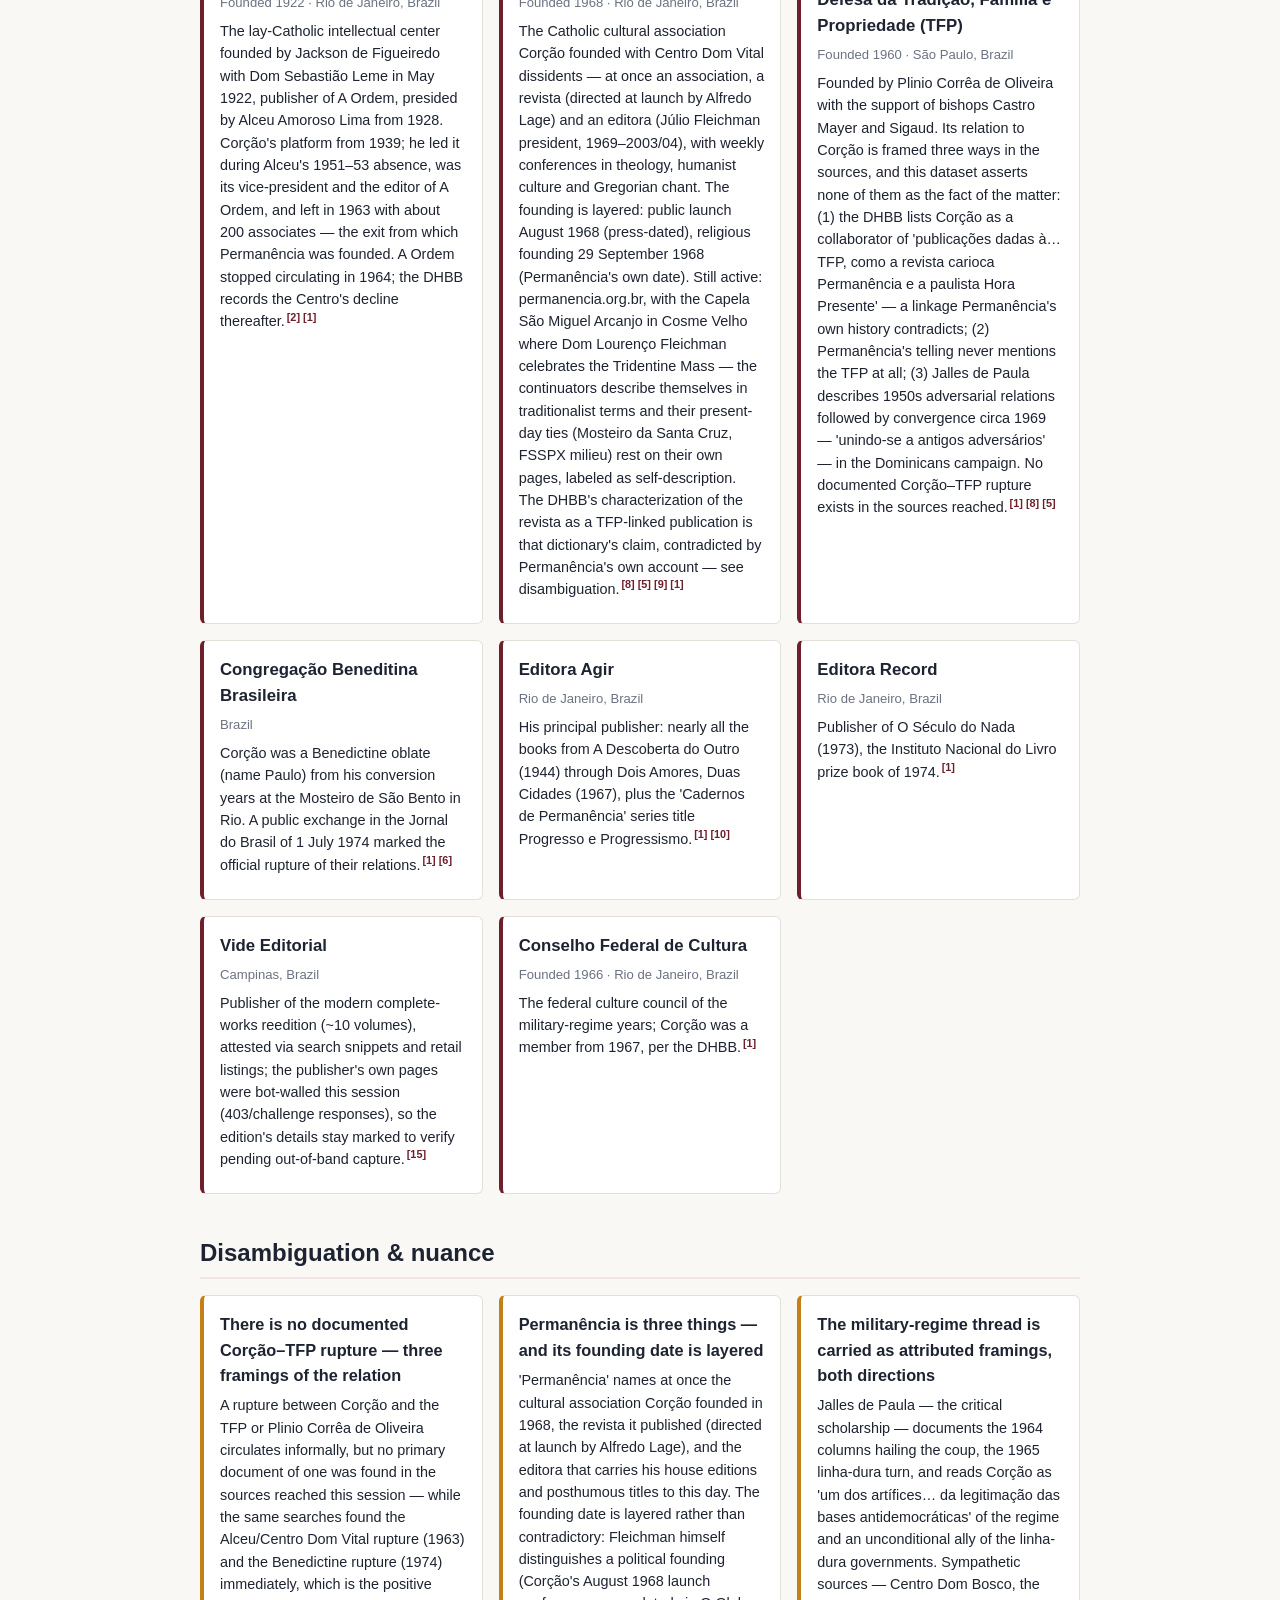
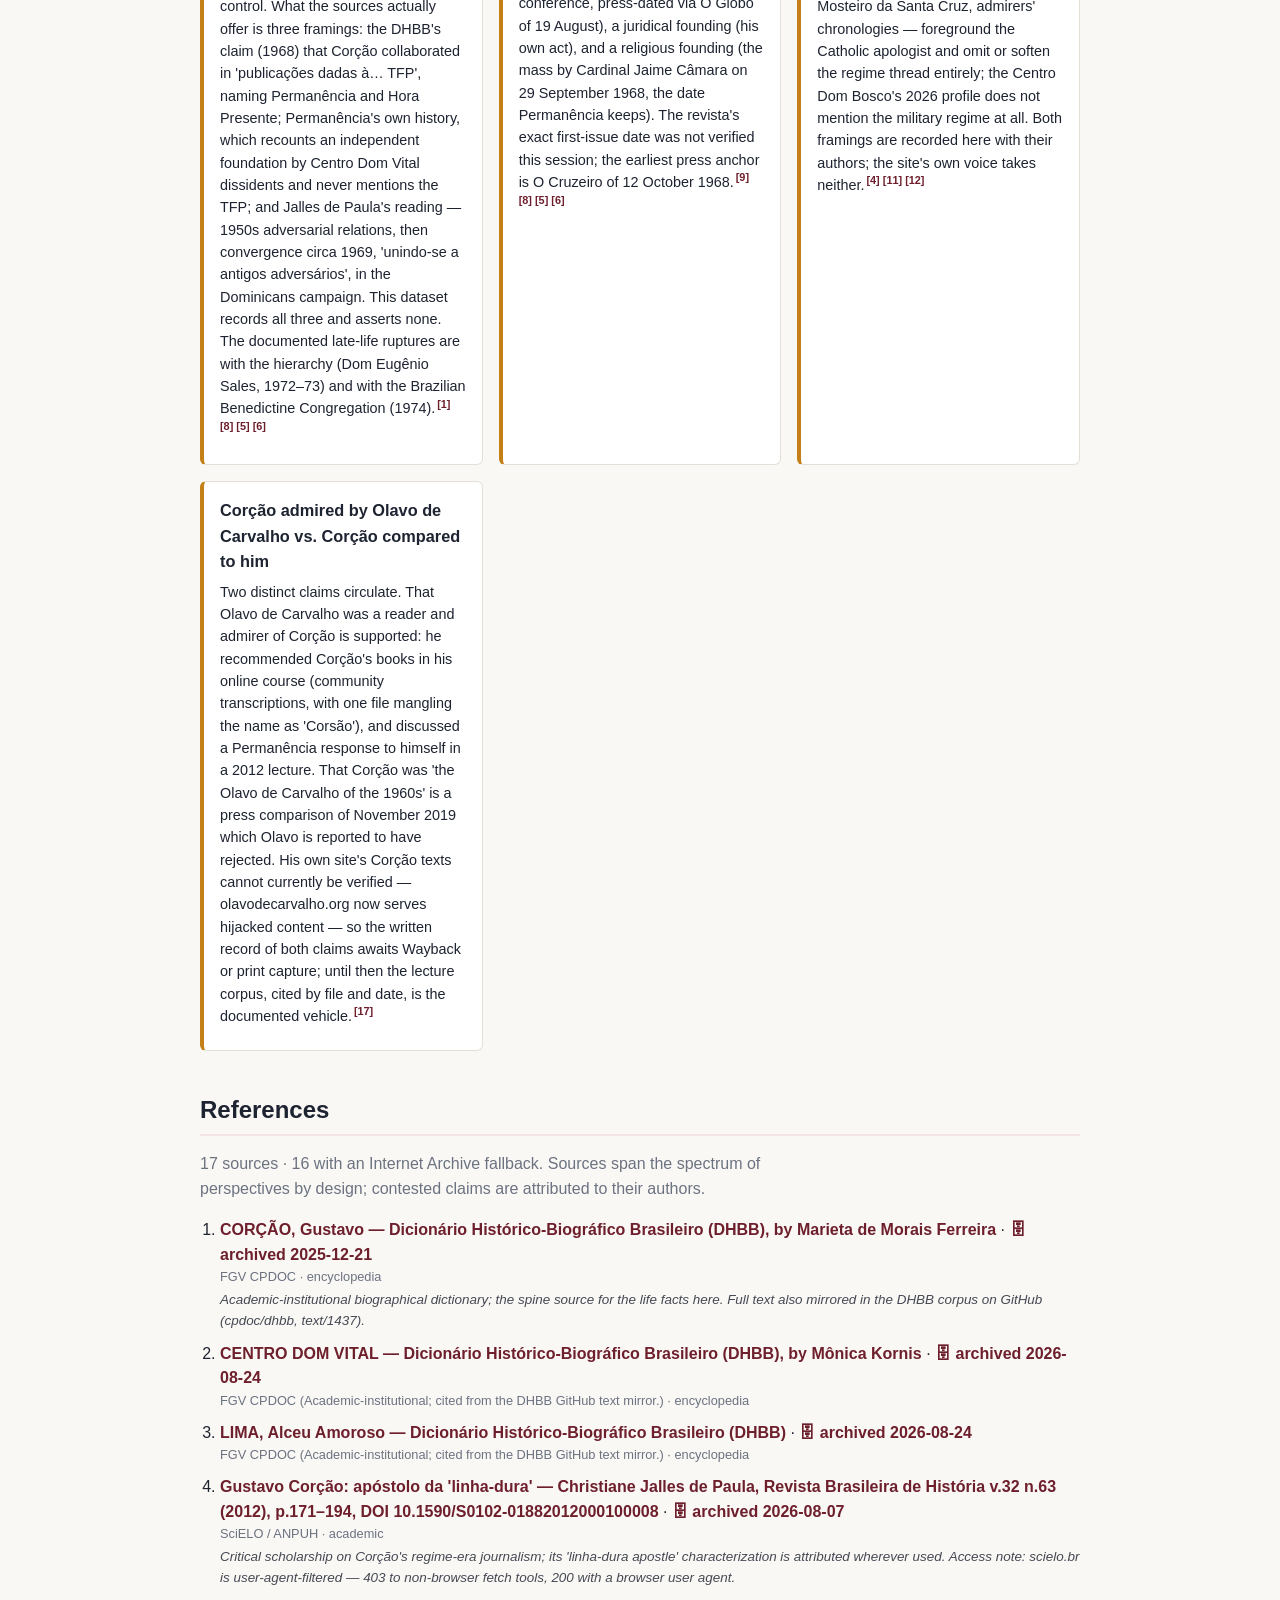
==== commit 5f5367df: "Chronology as a time river (#4) Moves the site onto the current core template (build.js, validate-da" ====
--- a/docs/en/index.html
+++ b/docs/en/index.html
@@ -14,6 +14,7 @@
     gtag('config', 'G-R9LV1QZHVE');
   </script>
   <link rel="stylesheet" href="../styles.css">
+  <script src="../river.js" defer></script>
   <link rel="canonical" href="https://cronologia.github.io/corcao/en/">
   <link rel="alternate" hreflang="en" href="https://cronologia.github.io/corcao/en/">
   <link rel="alternate" hreflang="es" href="https://cronologia.github.io/corcao/es/">
@@ -123,264 +124,387 @@
       </dl>
     </section>
 
-    <section id="chronology">
+    <section id="chronology" class="river rv-lanes">
       <h2>Chronology</h2>
       <p class="section-intro">Key events in chronological order. A <span class="flag">?</span> flag marks
       dates not yet verified against a primary source.</p>
-      <div class="table-scroll">
-      <table class="meetings">
-        <thead>
-          <tr><th>Year</th><th>Date</th><th>Place</th><th>Event</th></tr>
-        </thead>
-        <tbody>
-        <tr class="decade-row" id="decade-1890"><th colspan="4">1890s</th></tr>
-        <tr>
-          <td class="year">1896</td>
-          <td>1896-12-17</td>
-          <td>Rio de Janeiro, Brazil</td>
-          <td><strong>Birth of Gustavo Corção Braga</strong> <span class="muted">— Born in Rio de Janeiro, then the Distrito Federal, son of Francisco Braga, an accountant, and Graciete Corção Braga, a schoolteacher who ran the Colégio Corção, where he would later teach as a student.</span><sup class="cite"><a href="#ref-1" title="Reference 1">[1]</a></sup></td>
-        </tr>
-        <tr class="decade-row" id="decade-1920"><th colspan="4">1920s</th></tr>
-        <tr>
-          <td class="year">1920</td>
-          <td>1913–1920</td>
-          <td>Rio de Janeiro, Brazil</td>
-          <td><strong>Escola Politécnica years; leaves in the final year</strong> <span class="muted">— Studies at the Colégio Pedro II and then the Escola Politécnica do Rio de Janeiro, abandoning the final year of engineering in 1920. As a student he reads O Capital, learns German, and sympathizes with Marxism — a phase his conversion narrative would later revisit.</span><sup class="cite"><a href="#ref-1" title="Reference 1">[1]</a></sup></td>
-        </tr>
-        <tr class="decade-row" id="decade-1930"><th colspan="4">1930s</th></tr>
-        <tr>
-          <td class="year">1935</td>
-          <td>1935</td>
-          <td>Rio de Janeiro, Brazil</td>
-          <td><strong>Professor of electronics at the Escola Técnica do Exército</strong> <span class="muted">— Appointed professor of electronics at the Escola Técnica do Exército, the future Instituto Militar de Engenharia (IME), after a decade in radiotelegraphy at Radiobrás and an assistantship in astronomy at the Politécnica (1925, invited by Manuel Amoroso Costa).</span><sup class="cite"><a href="#ref-1" title="Reference 1">[1]</a></sup></td>
-        </tr>
-        <tr>
-          <td class="year">1936</td>
-          <td>1936</td>
-          <td>Rio de Janeiro, Brazil</td>
-          <td><strong>Death of his first wife, Diva Paiva</strong> <span class="muted">— Diva Paiva dies, leaving two children. The DHBB entry places here the existential crisis behind his conversion three years later.</span><sup class="cite"><a href="#ref-1" title="Reference 1">[1]</a></sup></td>
-        </tr>
-        <tr>
-          <td class="year">1939</td>
-          <td>1939</td>
-          <td>Rio de Janeiro, Brazil</td>
-          <td><strong>Conversion to Catholicism; first article in A Ordem</strong> <span class="muted">— Converts through readings of Chesterton and Maritain and through Carlos Chagas Filho, who introduces him to Alceu Amoroso Lima, president of the Centro Dom Vital. His first article — a criticism of Monteiro Lobato&#39;s children&#39;s literature — appears the same year in A Ordem, the Centro&#39;s review. He studies Thomism and then theology at the Mosteiro de São Bento, becoming a Benedictine oblate under the name Paulo.</span><sup class="cite"><a href="#ref-1" title="Reference 1">[1]</a> <a href="#ref-5" title="Reference 5">[5]</a></sup></td>
-        </tr>
-        <tr class="decade-row" id="decade-1940"><th colspan="4">1940s</th></tr>
-        <tr>
-          <td class="year">1944</td>
-          <td>1944</td>
-          <td>Rio de Janeiro, Brazil</td>
-          <td><strong>A Descoberta do Outro (Agir); begins writing in the Diário de Notícias</strong> <span class="muted">— Publishes his conversion narrative A Descoberta do Outro with Agir, acclaimed at once — Júlio Fleichman&#39;s memoir recalls him being compared to Machado de Assis — and begins collaborating in the Diário de Notícias. The book was later translated into English, Spanish and French, and reeditions print Jacques Maritain&#39;s letter to him.</span><sup class="cite"><a href="#ref-1" title="Reference 1">[1]</a> <a href="#ref-9" title="Reference 9">[9]</a> <a href="#ref-10" title="Reference 10">[10]</a></sup></td>
-        </tr>
-        <tr>
-          <td class="year">1945</td>
-          <td>1945</td>
-          <td>Rio de Janeiro, Brazil</td>
-          <td><strong>Joins the anti-Estado Novo Resistência Democrática campaign</strong> <span class="muted">— Takes part in the Resistência Democrática campaign against the Estado Novo. Fleichman&#39;s memoir situates his own first meeting with Corção in that milieu.</span><sup class="cite"><a href="#ref-1" title="Reference 1">[1]</a> <a href="#ref-9" title="Reference 9">[9]</a></sup></td>
-        </tr>
-        <tr>
-          <td class="year">1949</td>
-          <td>1949–1952</td>
-          <td>Rio de Janeiro, Brazil</td>
-          <td><strong>Columnist of the Tribuna da Imprensa, at Carlos Lacerda&#39;s invitation</strong> <span class="muted">— Writes in Carlos Lacerda&#39;s Tribuna da Imprensa from 1949 to 1952 (the column years per Jalles de Paula). The DHBB credits Corção and Alceu Amoroso Lima jointly with Lacerda&#39;s conversion to Catholicism, a friendship dating from the 1940s.</span><sup class="cite"><a href="#ref-1" title="Reference 1">[1]</a> <a href="#ref-5" title="Reference 5">[5]</a></sup></td>
-        </tr>
-        <tr class="decade-row" id="decade-1950"><th colspan="4">1950s</th></tr>
-        <tr>
-          <td class="year">1950</td>
-          <td>1950</td>
-          <td>Rio de Janeiro, Brazil</td>
-          <td><strong>Lições de Abismo (Agir), his only novel</strong> <span class="muted">— Publishes Lições de Abismo, widely translated. The prize it won is contested across the sources: the DHBB says a UNESCO prize in 1955, Permanência&#39;s bibliography a UNESCO award in 1954, and the Portuguese Wikipedia an IBCC prize in 1954 — recorded here as a discordance, not resolved.</span><sup class="cite"><a href="#ref-1" title="Reference 1">[1]</a> <a href="#ref-10" title="Reference 10">[10]</a> <a href="#ref-13" title="Reference 13">[13]</a></sup><span class="date-note">The book year 1950 is consistent across sources; the prize name and year are not (UNESCO 1955 per DHBB; UNESCO 1954 per Permanência; IBCC 1954 per pt.wikipedia).</span></td>
-        </tr>
-        <tr>
-          <td class="year">1951</td>
-          <td>1951–1953</td>
-          <td>Rio de Janeiro, Brazil</td>
-          <td><strong>Leads the Centro Dom Vital during Alceu Amoroso Lima&#39;s absence</strong> <span class="muted">— With Alceu in Washington from 1951, Corção assumes the leadership of the Centro Dom Vital, imprinting on it — in the DHBB&#39;s words — &#39;uma orientação profundamente conservadora&#39;. On Alceu&#39;s return in 1953, the DHBB records, &#39;as divergências entre ambos deflagraram uma aguda crise interna no centro&#39;. The same year he becomes a columnist of the Diário de Notícias (1953–1967 in Jalles de Paula&#39;s periodization) and, from 1951, professor at the Faculdade Nacional de Engenharia.</span><sup class="cite"><a href="#ref-1" title="Reference 1">[1]</a> <a href="#ref-2" title="Reference 2">[2]</a> <a href="#ref-5" title="Reference 5">[5]</a></sup></td>
-        </tr>
-        <tr>
-          <td class="year">1954</td>
-          <td>1954–1960</td>
-          <td>Brazil</td>
-          <td><strong>His column syndicates across the Brazilian press</strong> <span class="muted">— The collaboration widens: O Estado de S. Paulo from 1954, Correio do Povo from 1956, Gazeta do Povo and A Tarde from 1960.</span><sup class="cite"><a href="#ref-1" title="Reference 1">[1]</a></sup></td>
-        </tr>
-        <tr>
-          <td class="year">1959</td>
-          <td>1959-08-09</td>
-          <td>Rio de Janeiro, Brazil</td>
-          <td><strong>Jacques Maritain writes to Corção</strong> <span class="muted">— Maritain&#39;s letter of 9 August 1959 to Corção — a facsimile is printed in the Biblioteca Nacional&#39;s Revista do Livro n.57 dossier. Jalles de Paula dates Corção&#39;s later rupture with &#39;seu mestre de conversão&#39; to the Vatican II years, and O Século do Nada (1973) attacks Maritain directly (the latter point via an admirer&#39;s chronology — sympathetic secondary source).</span><sup class="cite"><a href="#ref-7" title="Reference 7">[7]</a> <a href="#ref-5" title="Reference 5">[5]</a> <a href="#ref-14" title="Reference 14">[14]</a></sup></td>
-        </tr>
-        <tr class="decade-row" id="decade-1960"><th colspan="4">1960s</th></tr>
-        <tr>
-          <td class="year">1963</td>
-          <td>1963</td>
-          <td>Rio de Janeiro, Brazil</td>
-          <td><strong>Leaves the Centro Dom Vital with about 200 associates</strong> <span class="muted">— After Alceu Amoroso Lima&#39;s Jornal do Brasil page defending the Church of dialogue — &#39;uma espécie de Encíclica do Alceu&#39;, in Corção&#39;s phrase as recalled by Fleichman — Corção, then vice-president of the Centro Dom Vital and editor of A Ordem, leaves the Centro taking about 200 associates. Alceu&#39;s contemporaneous reading, quoted by Jalles de Paula: &#39;o medo da liberdade e o culto da autoridade tornaram-se as bases dos argumentos&#39; of Corção. Fleichman&#39;s memoir has Cardinal Jaime Câmara siding with Corção&#39;s group (&#39;vocês fiquem, quem vai sair é ele&#39;) — Permanência-side testimony, labeled.</span><sup class="cite"><a href="#ref-1" title="Reference 1">[1]</a> <a href="#ref-2" title="Reference 2">[2]</a> <a href="#ref-9" title="Reference 9">[9]</a> <a href="#ref-4" title="Reference 4">[4]</a> <a href="#ref-7" title="Reference 7">[7]</a></sup></td>
-        </tr>
-        <tr>
-          <td class="year">1964</td>
-          <td>1964</td>
-          <td>Rio de Janeiro, Brazil</td>
-          <td><strong>A Ordem stops circulating; the Centro Dom Vital declines</strong> <span class="muted">— The Centro Dom Vital&#39;s review A Ordem stops circulating &#39;devido a divergências entre seus colaboradores&#39; (DHBB). Alceu Amoroso Lima leaves the Centro&#39;s presidency in 1966; the DHBB records the Centro&#39;s decline thereafter.</span><sup class="cite"><a href="#ref-2" title="Reference 2">[2]</a></sup></td>
-        </tr>
-        <tr>
-          <td class="year">1964</td>
-          <td>1964-04-03</td>
-          <td>Rio de Janeiro, Brazil</td>
-          <td><strong>Hails the 1964 coup in the Diário de Notícias</strong> <span class="muted">— In columns of 3 and 5 April 1964, quoted by Jalles de Paula, Corção greets the military movement as the &#39;triunfo da democracia&#39; and argues against restoring &#39;os direitos que eles mesmos, violentamente, destruíram&#39;. His summary formula, quoted in the DHBB: the movement &#39;possibilitou, com um mínimo de choques, libertarmo-nos da sarna esquerdista que já estava no poder&#39;. The characterizations of what this made him are attributed both ways in this dataset — see the disambiguation section.</span><sup class="cite"><a href="#ref-4" title="Reference 4">[4]</a> <a href="#ref-1" title="Reference 1">[1]</a></sup></td>
-        </tr>
-        <tr>
-          <td class="year">1965</td>
-          <td>1965–1966</td>
-          <td>Rio de Janeiro, Brazil</td>
-          <td><strong>The linha-dura option; campaigns against Alceu, Dom Hélder and Sobral Pinto</strong> <span class="muted">— Jalles de Paula documents the turn: on the Arraes habeas corpus, 28 October 1965, &#39;Acima do STF está o espírito democrático da Revolução&#39;; a crônica of 16 September accuses Alceu Amoroso Lima of inciting youth &#39;pela causa comunista&#39;; campaigns follow against Dom Hélder Câmara and even Sobral Pinto. Jalles&#39;s thesis — that Corção was &#39;um dos artífices&#39; of the legitimation of the regime&#39;s anti-democratic bases — is his reading, recorded here as such; the admiring profiles omit this thread entirely, which is recorded too.</span><sup class="cite"><a href="#ref-4" title="Reference 4">[4]</a> <a href="#ref-11" title="Reference 11">[11]</a></sup></td>
-        </tr>
-        <tr>
-          <td class="year">1967</td>
-          <td>1967 <span class="flag" title="Date not yet verified against a primary source">?</span></td>
-          <td>Rio de Janeiro, Brazil</td>
-          <td><strong>Ends the Diário de Notícias collaboration; joins the Conselho Federal de Cultura</strong> <span class="muted">— The DHBB has him ending the Diário de Notícias collaboration in 1967 and joining the newly created Conselho Federal de Cultura the same year; Jalles de Paula has him leaving the paper in March 1968.</span><sup class="cite"><a href="#ref-1" title="Reference 1">[1]</a> <a href="#ref-4" title="Reference 4">[4]</a></sup><span class="date-note">1967 per the DHBB; March 1968 per Jalles de Paula — a minor discrepancy the sources do not reconcile, so the flag stays.</span></td>
-        </tr>
-        <tr>
-          <td class="year">1968</td>
-          <td>1968-04-11</td>
-          <td>Rio de Janeiro, Brazil</td>
-          <td><strong>First crônica in O Globo</strong> <span class="muted">— &#39;Quinta-feira Santa&#39;, his first crônica in O Globo, appears on 11 April 1968; he writes there on Thursdays and Saturdays until 1978.</span><sup class="cite"><a href="#ref-4" title="Reference 4">[4]</a> <a href="#ref-5" title="Reference 5">[5]</a></sup></td>
-        </tr>
-        <tr>
-          <td class="year">1968</td>
-          <td>1968-08</td>
-          <td>Rio de Janeiro, Brazil</td>
-          <td><strong>Public launch of Permanência packs the MEC auditorium</strong> <span class="muted">— Corção&#39;s launch conference for the &#39;associação cultural católica Permanência&#39; fills the auditorium of the Ministry of Education. O Globo of 19 August 1968, cited by Jalles de Paula, reports the objective as &#39;o combate às confusões e deformações da Igreja no Brasil, introduzidas pela chamada ala progressista do clero&#39;.</span><sup class="cite"><a href="#ref-5" title="Reference 5">[5]</a> <a href="#ref-4" title="Reference 4">[4]</a> <a href="#ref-9" title="Reference 9">[9]</a></sup><span class="date-note">August 1968 is the press-anchored launch date (O Globo, 19 August 1968, via Jalles de Paula). Permanência&#39;s own founding date is 29 September 1968 — see that event; Fleichman himself distinguishes a political founding (the conference), a juridical founding (his own act) and a religious founding (the cardinal&#39;s mass).</span></td>
-        </tr>
-        <tr>
-          <td class="year">1968</td>
-          <td>1968-09-14</td>
-          <td>Rio de Janeiro, Brazil</td>
-          <td><strong>Open letter to the nuncio, Dom Sebastiano Baggio</strong> <span class="muted">— Corção and his partisans sign an open letter to the apostolic nuncio denouncing what they call the &#39;deturpada&#39; reception of the Council in Brazil.</span><sup class="cite"><a href="#ref-5" title="Reference 5">[5]</a></sup></td>
-        </tr>
-        <tr>
-          <td class="year">1968</td>
-          <td>1968-09-29</td>
-          <td>Rio de Janeiro, Brazil</td>
-          <td><strong>Permanência&#39;s religious founding, with a mass by Cardinal Jaime Câmara</strong> <span class="muted">— The date Permanência itself keeps as its founding: &#39;Fundada em 29 de Setembro de 1968, por Gustavo Corção e diversos intelectuais católicos egressos do Centro Dom Vital&#39;, on the feast of St Michael, with a founding mass celebrated by Cardinal Jaime Câmara.</span><sup class="cite"><a href="#ref-8" title="Reference 8">[8]</a> <a href="#ref-9" title="Reference 9">[9]</a></sup><span class="date-note">29 September 1968 is Permanência&#39;s own official date, echoed by sympathetic sources; the press-anchored public launch was in August 1968 (previous event). The revista&#39;s exact first-issue date was not verified anywhere this session — the earliest press anchor is O Cruzeiro of 12 October 1968 reporting it launched.</span></td>
-        </tr>
-        <tr>
-          <td class="year">1968</td>
-          <td>1968-10-12</td>
-          <td>Rio de Janeiro, Brazil</td>
-          <td><strong>O Cruzeiro reports the revista Permanência&#39;s launch</strong> <span class="muted">— O Cruzeiro of 12 October 1968, cited by Jalles de Paula, reports the revista launched with 1,000 subscribers, Corção hoping for 5,000. The revista was directed by Alfredo Lage.</span><sup class="cite"><a href="#ref-6" title="Reference 6">[6]</a></sup></td>
-        </tr>
-        <tr>
-          <td class="year">1969</td>
-          <td>1969</td>
-          <td>Rio de Janeiro, Brazil</td>
-          <td><strong>A Tempo e Contratempo, Permanência&#39;s first house imprint; Fleichman&#39;s presidency begins</strong> <span class="muted">— Permanência publishes Corção&#39;s A Tempo e Contratempo under its own imprint. Júlio Fleichman presides over Permanência and its editora from 1969 until 2003/04, per Permanência&#39;s own account.</span><sup class="cite"><a href="#ref-10" title="Reference 10">[10]</a> <a href="#ref-8" title="Reference 8">[8]</a></sup></td>
-        </tr>
-        <tr>
-          <td class="year">1969</td>
-          <td>1969-02-01</td>
-          <td>Rio de Janeiro, Brazil</td>
-          <td><strong>The Colégio Sion campaign: &#39;Colégios católicos que se fecham&#39;</strong> <span class="muted">— Opens the campaign around the Colégio Sion with the crônica &#39;Colégios católicos que se fecham&#39; — &#39;com conseqüências nefastas para a instituição&#39;, in Jalles de Paula&#39;s assessment.</span><sup class="cite"><a href="#ref-5" title="Reference 5">[5]</a></sup></td>
-        </tr>
-        <tr>
-          <td class="year">1969</td>
-          <td>1969-11</td>
-          <td>Rio de Janeiro, Brazil</td>
-          <td><strong>Campaign against the Dominicans; convergence with former adversaries of the TFP milieu</strong> <span class="muted">— After the arrests of the Dominican friars, Corção campaigns against the order. Jalles de Paula: &#39;Corção não estava sozinho nessa batalha: a TFP e o grupo da revista Hora Presente comungavam as mesmas idéias. Unindo-se a antigos adversários, Corção rompia mais uma vez com o conservador que fora nos anos 1950.&#39; That is a convergence with former 1950s adversaries, in Jalles&#39;s framing — not a rupture with the TFP, of which no document was found; see the disambiguation section for the three framings of the Corção–TFP relation.</span><sup class="cite"><a href="#ref-5" title="Reference 5">[5]</a></sup></td>
-        </tr>
-        <tr class="decade-row" id="decade-1970"><th colspan="4">1970s</th></tr>
-        <tr>
-          <td class="year">1970</td>
-          <td>1970-05</td>
-          <td>Brazil</td>
-          <td><strong>Document by 200+ laymen to the CNBB assembly</strong> <span class="muted">— A document signed by more than 200 laymen headed by Corção is sent to the CNBB assembly denouncing Marxist infiltration in the Church; it is not discussed, &#39;por falta de tempo hábil&#39;.</span><sup class="cite"><a href="#ref-5" title="Reference 5">[5]</a></sup></td>
-        </tr>
-        <tr>
-          <td class="year">1972</td>
-          <td>1972-01-27</td>
-          <td>Rio de Janeiro, Brazil</td>
-          <td><strong>First public clash with Dom Eugênio Sales</strong> <span class="muted">— Corção&#39;s &#39;Dialogando com o meu Pastor&#39; (27 January 1972) opens the first public clash with the new archbishop of Rio. Roberto Marinho publicly intercedes for &#39;o respeito à hierarquia&#39; (O Globo, 5 February 1972, via Jalles de Paula).</span><sup class="cite"><a href="#ref-5" title="Reference 5">[5]</a></sup></td>
-        </tr>
-        <tr>
-          <td class="year">1973</td>
-          <td>1973</td>
-          <td>Rio de Janeiro, Brazil</td>
-          <td><strong>O Século do Nada (Record)</strong> <span class="muted">— Publishes O Século do Nada with Record — the book of his anti-Maritain turn — awarded the Instituto Nacional do Livro prize in 1974.</span><sup class="cite"><a href="#ref-1" title="Reference 1">[1]</a> <a href="#ref-14" title="Reference 14">[14]</a></sup></td>
-        </tr>
-        <tr>
-          <td class="year">1973</td>
-          <td>1973-01-22</td>
-          <td>Rio de Janeiro, Brazil</td>
-          <td><strong>Second clash with the hierarchy; the Curia&#39;s note against him</strong> <span class="muted">— Corção, 22 January 1973: &#39;são os Bispos… que estão comandando a destruição da autoridade… a comunização, a pulverização da Igreja&#39;. The Rio Curia&#39;s note (O Globo, 2 February 1973) exhorts the faithful &#39;a não seguirem, em matéria religiosa, orientação de pessoas que… hoje se excedem&#39;; a desagravo in Corção&#39;s support with more than 100 signatures follows (O Globo, 10 February 1973). All via Jalles de Paula&#39;s citations of the O Globo files.</span><sup class="cite"><a href="#ref-5" title="Reference 5">[5]</a></sup></td>
-        </tr>
-        <tr>
-          <td class="year">1974</td>
-          <td>1974-07-01</td>
-          <td>Rio de Janeiro, Brazil</td>
-          <td><strong>Rupture with the Brazilian Benedictine Congregation</strong> <span class="muted">— A public exchange in the Jornal do Brasil of 1 July 1974 marks the official rupture between Corção — a Benedictine oblate since his conversion years — and the Congregação Beneditina Brasileira: &#39;romperiam oficialmente suas relações na década de 1970&#39; (Jalles de Paula).</span><sup class="cite"><a href="#ref-6" title="Reference 6">[6]</a></sup></td>
-        </tr>
-        <tr>
-          <td class="year">1974</td>
-          <td>early–mid 1970s <span class="flag" title="Date not yet verified against a primary source">?</span></td>
-          <td>Rio de Janeiro, Brazil</td>
-          <td><strong>Progressive blindness; reported contacts with Archbishop Lefebvre and Dom Castro Mayer</strong> <span class="muted">— The DHBB records his progressive loss of sight in the 1970s, narrowing his writing to Church subjects. The Centro Dom Bosco — a sympathetic traditionalist source, and the only one reached for these claims — reports a meeting with Archbishop Marcel Lefebvre in the early 1970s and collaboration with Dom Antônio de Castro Mayer, calling Corção &#39;decisivo na preservação da Missa de Sempre no Brasil&#39;. Single-source, attributed, unverified.</span><sup class="cite"><a href="#ref-1" title="Reference 1">[1]</a> <a href="#ref-11" title="Reference 11">[11]</a></sup></td>
-        </tr>
-        <tr>
-          <td class="year">1978</td>
-          <td>1978-07-06</td>
-          <td>Rio de Janeiro, Brazil</td>
-          <td><strong>Death of Gustavo Corção</strong> <span class="muted">— Dies on 6 July 1978. Jornal do Brasil and O Globo carry the death on 7 July; Alceu Amoroso Lima — his adversary of fifteen years — &#39;lhe dedicou um obituário belíssimo no Jornal do Brasil&#39; (Jalles de Paula). The Portuguese Wikipedia adds death in Cosme Velho and a seventh-day mass on 14 July 1978 at São Judas Tadeu attended by Alceu, Sobral Pinto and military figures — plausible but resting on Wikipedia&#39;s citation of O Globo archives, so that detail stays flagged.</span><sup class="cite"><a href="#ref-1" title="Reference 1">[1]</a> <a href="#ref-6" title="Reference 6">[6]</a> <a href="#ref-13" title="Reference 13">[13]</a></sup><span class="date-note">The death date is verified (DHBB). The obituary pages themselves are attested via Jalles de Paula&#39;s citations; direct capture awaits access to the Hemeroteca Digital, geo-blocked outside Brazil. The 14 July seventh-day mass is single-source (pt.wikipedia).</span></td>
-        </tr>
-        <tr class="decade-row" id="decade-1980"><th colspan="4">1980s</th></tr>
-        <tr>
-          <td class="year">1980</td>
-          <td>1980 <span class="flag" title="Date not yet verified against a primary source">?</span></td>
-          <td>Rio de Janeiro, Brazil</td>
-          <td><strong>Posthumous memoirs: Conversa em Sol Menor</strong> <span class="muted">— His memoirs Conversa em Sol Menor appear posthumously. The 1980 year rests on a single sympathetic source (an admirer&#39;s chronology), so the flag stays.</span><sup class="cite"><a href="#ref-14" title="Reference 14">[14]</a></sup></td>
-        </tr>
-        <tr class="decade-row" id="decade-1990"><th colspan="4">1990s</th></tr>
-        <tr>
-          <td class="year">1992</td>
-          <td>1992</td>
-          <td>Rio de Janeiro, Brazil</td>
-          <td><strong>As Descontinuidades da Criação published by Permanência</strong> <span class="muted">— Permanência publishes the posthumous As Descontinuidades da Criação.</span><sup class="cite"><a href="#ref-10" title="Reference 10">[10]</a></sup></td>
-        </tr>
-        <tr class="decade-row" id="decade-2010"><th colspan="4">2010s</th></tr>
-        <tr>
-          <td class="year">2010</td>
-          <td>2010</td>
-          <td>São Paulo, Brazil</td>
-          <td><strong>Melhores Crônicas — Gustavo Corção (Global)</strong> <span class="muted">— Global publishes Melhores Crônicas — Gustavo Corção, organized by Luis Paulo Horta — the first major trade-press return of his work.</span><sup class="cite"><a href="#ref-7" title="Reference 7">[7]</a></sup></td>
-        </tr>
-        <tr>
-          <td class="year">2012</td>
-          <td>2012-01-21</td>
-          <td>Brazil</td>
-          <td><strong>Reception in the COF corpus: a Permanência response to Olavo de Carvalho discussed in lecture</strong> <span class="muted">— In a lecture of 21 January 2012 (community transcription COF138, reviewed), Olavo de Carvalho discusses a response to him by Dom Lourenço Fleichman published in the revista Permanência — reception running in both directions between Corção&#39;s continuators and the philosopher who called himself a reader and admirer of Corção. Reported here as paraphrase from the transcription file; verbatim quotation waits on audio verification, per the corpus&#39;s own rule.</span><sup class="cite"><a href="#ref-17" title="Reference 17">[17]</a></sup></td>
-        </tr>
-        <tr>
-          <td class="year">2015</td>
-          <td>2015-01-17</td>
-          <td>United States</td>
-          <td><strong>Reception in the COF corpus: Corção&#39;s works and final years discussed in lecture</strong> <span class="muted">— In a lecture of 17 January 2015 (community transcription COF279, reviewed), Olavo de Carvalho discusses Corção&#39;s works and, in his telling, reports that the family is said to have claimed Corção &#39;morreu doido&#39; — a claim he himself signals doubt about in the same passage. Double-attributed here (Olavo reporting what the family is said to have claimed) and asserted by no one in this dataset; paraphrase only, audio verification pending for any quotation.</span><sup class="cite"><a href="#ref-17" title="Reference 17">[17]</a></sup></td>
-        </tr>
-        <tr>
-          <td class="year">2018</td>
-          <td>2012–2020</td>
-          <td>Rio de Janeiro, Brazil</td>
-          <td><strong>Permanência&#39;s commemorative and scholarly editions</strong> <span class="muted">— Permanência publishes Gustavo Corção tomista (2012, org. Lourenço Fleichman), Uma teologia da história (2015), A Igreja Católica e a Outra (2018, &#39;Edição comemorativa dos 50 anos de fundação de Permanência&#39;), and Maurício Barcellos&#39;s UFRJ thesis as Gustavo Corção — A crítica do amor puro (2020). A modern complete-works reedition (~10 volumes) is attested at Vide Editorial via retail listings; the publisher&#39;s pages were bot-walled this session, so that edition stays marked to verify.</span><sup class="cite"><a href="#ref-7" title="Reference 7">[7]</a> <a href="#ref-10" title="Reference 10">[10]</a> <a href="#ref-15" title="Reference 15">[15]</a></sup></td>
-        </tr>
-        <tr class="decade-row" id="decade-2020"><th colspan="4">2020s</th></tr>
-        <tr>
-          <td class="year">2023</td>
-          <td>2023</td>
-          <td>Rio de Janeiro, Brazil</td>
-          <td><strong>The Biblioteca Nacional&#39;s Revista do Livro carries a Corção dossier</strong> <span class="muted">— Revista do Livro n.57 (ano 21, 2023), the Fundação Biblioteca Nacional&#39;s review, carries a dossier on Corção, including work by Maurício Barcellos and the facsimile of Maritain&#39;s 1959 letter.</span><sup class="cite"><a href="#ref-7" title="Reference 7">[7]</a></sup></td>
-        </tr>
-        </tbody>
-      </table>
-      </div>
+      <div class="rv-bar">
+        <div class="rv-controls" role="group" aria-label="Filter the chronology" hidden>
+          <label class="rv-chip rv-l0"><input type="checkbox" data-lane="life" checked><span class="rv-sw"></span>Life, formation and career</label>
+          <label class="rv-chip rv-l1"><input type="checkbox" data-lane="press-regime" checked><span class="rv-sw"></span>Press, politics and the military regime</label>
+          <label class="rv-chip rv-l2"><input type="checkbox" data-lane="church-disputes" checked><span class="rv-sw"></span>Catholic disputes — Centro Dom Vital, Vatican II, hierarchy, Benedictines</label>
+          <label class="rv-chip rv-l3"><input type="checkbox" data-lane="permanencia" checked><span class="rv-sw"></span>Permanência</label>
+          <label class="rv-chip rv-l4"><input type="checkbox" data-lane="works-reception" checked><span class="rv-sw"></span>Works and reception</label>
+          <label class="rv-chip rv-firm"><input type="checkbox" data-firm><span class="rv-sw"></span>Firm dates only</label>
+          <label class="rv-find">Find <input type="search" autocomplete="off"></label>
+          <p class="rv-status" aria-live="polite" data-all="all {n} events" data-some="{n} of {total} events shown" data-reading="Reading"></p>
+        </div>
+        <svg class="rv-ribbon" viewBox="-4 0 1008 73" preserveAspectRatio="xMinYMid meet" role="img" aria-label="Overview of all 39 events in 5 storylines; long gaps in the record are drawn as breaks">
+          <rect class="rv-row" x="0" y="2" width="1000" height="9"/><rect class="rv-row" x="0" y="13" width="1000" height="9"/><rect class="rv-row" x="0" y="24" width="1000" height="9"/><rect class="rv-row" x="0" y="35" width="1000" height="9"/><rect class="rv-row" x="0" y="46" width="1000" height="9"/><rect class="rv-brk" x="88" y="2" width="4" height="53"><title>2 decades with no recorded events (1900–1919)</title></rect>
+          <line class="rv-tick rv-l0" data-i="0" x1="53.3" x2="53.3" y1="3.5" y2="9.5"/><line class="rv-tick rv-l0" data-i="1" x1="102.1" x2="102.1" y1="3.5" y2="9.5"/><line class="rv-tick rv-l0" data-i="2" x1="225.1" x2="225.1" y1="3.5" y2="9.5"/><line class="rv-tick rv-l0" data-i="3" x1="233.3" x2="233.3" y1="3.5" y2="9.5"/><line class="rv-tick rv-l0" data-i="4" x1="257.9" x2="257.9" y1="3.5" y2="9.5"/><line class="rv-tick rv-l2" data-i="4" x1="257.9" x2="257.9" y1="25.5" y2="31.5"/><line class="rv-tick rv-l4" data-i="5" x1="298.9" x2="298.9" y1="47.5" y2="53.5"/><line class="rv-tick rv-l1" data-i="5" x1="298.9" x2="298.9" y1="14.5" y2="20.5"/><line class="rv-tick rv-l1" data-i="6" x1="307.1" x2="307.1" y1="14.5" y2="20.5"/><line class="rv-tick rv-l0" data-i="6" x1="307.1" x2="307.1" y1="3.5" y2="9.5"/><line class="rv-tick rv-l1" data-i="7" x1="339.9" x2="339.9" y1="14.5" y2="20.5"/><line class="rv-tick rv-l4" data-i="8" x1="348.1" x2="348.1" y1="47.5" y2="53.5"/><line class="rv-tick rv-l2" data-i="9" x1="356.3" x2="356.3" y1="25.5" y2="31.5"/><line class="rv-tick rv-l0" data-i="9" x1="356.3" x2="356.3" y1="3.5" y2="9.5"/><line class="rv-tick rv-l1" data-i="10" x1="380.9" x2="380.9" y1="14.5" y2="20.5"/><line class="rv-tick rv-l4" data-i="11" x1="421.9" x2="421.9" y1="47.5" y2="53.5"/><line class="rv-tick rv-l2" data-i="11" x1="421.9" x2="421.9" y1="25.5" y2="31.5"/><line class="rv-tick rv-l2" data-i="12" x1="454.7" x2="454.7" y1="25.5" y2="31.5"/><line class="rv-tick rv-l2" data-i="13" x1="462.9" x2="462.9" y1="25.5" y2="31.5"/><line class="rv-tick rv-l1" data-i="14" x1="462.9" x2="462.9" y1="14.5" y2="20.5"/><line class="rv-tick rv-l1" data-i="15" x1="471.1" x2="471.1" y1="14.5" y2="20.5"/><line class="rv-tick rv-l2" data-i="15" x1="471.1" x2="471.1" y1="25.5" y2="31.5"/><line class="rv-tick rv-l1 rv-u" data-i="16" x1="487.5" x2="487.5" y1="14.5" y2="20.5"/><line class="rv-tick rv-l0 rv-u" data-i="16" x1="487.5" x2="487.5" y1="3.5" y2="9.5"/><line class="rv-tick rv-l1" data-i="17" x1="495.7" x2="495.7" y1="14.5" y2="20.5"/><line class="rv-tick rv-l3" data-i="18" x1="495.7" x2="495.7" y1="36.5" y2="42.5"/><line class="rv-tick rv-l2" data-i="19" x1="495.7" x2="495.7" y1="25.5" y2="31.5"/><line class="rv-tick rv-l3" data-i="19" x1="495.7" x2="495.7" y1="36.5" y2="42.5"/><line class="rv-tick rv-l3" data-i="20" x1="495.7" x2="495.7" y1="36.5" y2="42.5"/><line class="rv-tick rv-l3" data-i="21" x1="495.7" x2="495.7" y1="36.5" y2="42.5"/><line class="rv-tick rv-l4" data-i="21" x1="495.7" x2="495.7" y1="47.5" y2="53.5"/><line class="rv-tick rv-l3" data-i="22" x1="503.9" x2="503.9" y1="36.5" y2="42.5"/><line class="rv-tick rv-l4" data-i="22" x1="503.9" x2="503.9" y1="47.5" y2="53.5"/><line class="rv-tick rv-l2" data-i="23" x1="503.9" x2="503.9" y1="25.5" y2="31.5"/><line class="rv-tick rv-l1" data-i="23" x1="503.9" x2="503.9" y1="14.5" y2="20.5"/><line class="rv-tick rv-l2" data-i="24" x1="503.9" x2="503.9" y1="25.5" y2="31.5"/><line class="rv-tick rv-l1" data-i="24" x1="503.9" x2="503.9" y1="14.5" y2="20.5"/><line class="rv-tick rv-l3" data-i="24" x1="503.9" x2="503.9" y1="36.5" y2="42.5"/><line class="rv-tick rv-l2" data-i="25" x1="512.1" x2="512.1" y1="25.5" y2="31.5"/><line class="rv-tick rv-l2" data-i="26" x1="528.5" x2="528.5" y1="25.5" y2="31.5"/><line class="rv-tick rv-l4" data-i="27" x1="536.7" x2="536.7" y1="47.5" y2="53.5"/><line class="rv-tick rv-l2" data-i="28" x1="536.7" x2="536.7" y1="25.5" y2="31.5"/><line class="rv-tick rv-l2" data-i="29" x1="544.9" x2="544.9" y1="25.5" y2="31.5"/><line class="rv-tick rv-l0 rv-u" data-i="30" x1="544.9" x2="544.9" y1="3.5" y2="9.5"/><line class="rv-tick rv-l2 rv-u" data-i="30" x1="544.9" x2="544.9" y1="25.5" y2="31.5"/><line class="rv-tick rv-l0" data-i="31" x1="577.7" x2="577.7" y1="3.5" y2="9.5"/><line class="rv-tick rv-l4 rv-u" data-i="32" x1="594.1" x2="594.1" y1="47.5" y2="53.5"/><line class="rv-tick rv-l4" data-i="33" x1="692.5" x2="692.5" y1="47.5" y2="53.5"/><line class="rv-tick rv-l3" data-i="33" x1="692.5" x2="692.5" y1="36.5" y2="42.5"/><line class="rv-tick rv-l4" data-i="34" x1="840.1" x2="840.1" y1="47.5" y2="53.5"/><line class="rv-tick rv-l4" data-i="35" x1="856.5" x2="856.5" y1="47.5" y2="53.5"/><line class="rv-tick rv-l4" data-i="36" x1="881.1" x2="881.1" y1="47.5" y2="53.5"/><line class="rv-tick rv-l4" data-i="37" x1="905.7" x2="905.7" y1="47.5" y2="53.5"/><line class="rv-tick rv-l3" data-i="37" x1="905.7" x2="905.7" y1="36.5" y2="42.5"/><line class="rv-tick rv-l4" data-i="38" x1="946.7" x2="946.7" y1="47.5" y2="53.5"/>
+          <text class="rv-axis" x="0" y="70" text-anchor="start">1896</text><text class="rv-axis" x="82" y="70" text-anchor="end">1896</text><text class="rv-axis" x="98" y="70" text-anchor="start">1920</text><text class="rv-axis" x="1000" y="70" text-anchor="end">2023</text><rect class="rv-win" x="0" y="0" width="0" height="57"/>
+        </svg>
+      </div>
+      <ol class="rv-list" style="--lanes:5">
+        <li class="rv-e" id="decade-1890" data-i="0" data-lanes="life" data-decade="1890s">
+          <div class="rv-year">1896<small>1896-12-17</small></div>
+          <div class="rv-node" aria-hidden="true"><i class="rv-l0" style="--k:0"></i></div>
+          <div class="rv-card">
+            <p class="rv-kick"><span class="rv-lane rv-l0">Life, formation and career</span><span>Rio de Janeiro, Brazil</span></p>
+            <h3>Birth of Gustavo Corção Braga</h3>
+            <p class="rv-text">Born in Rio de Janeiro, then the Distrito Federal, son of Francisco Braga, an accountant, and Graciete Corção Braga, a schoolteacher who ran the Colégio Corção, where he would later teach as a student.<sup class="cite"><a href="#ref-1" title="Reference 1">[1]</a></sup></p>
+          </div>
+        </li>
+        <li class="rv-gap"><span>2 decades with no recorded events (1900–1919)</span></li>
+        <li class="rv-e" id="decade-1920" data-i="1" data-lanes="life" data-decade="1920s">
+          <div class="rv-year">1920<small>1913–1920</small></div>
+          <div class="rv-node" aria-hidden="true"><i class="rv-l0" style="--k:0"></i></div>
+          <div class="rv-card">
+            <p class="rv-kick"><span class="rv-lane rv-l0">Life, formation and career</span><span>Rio de Janeiro, Brazil</span></p>
+            <h3>Escola Politécnica years; leaves in the final year</h3>
+            <p class="rv-text">Studies at the Colégio Pedro II and then the Escola Politécnica do Rio de Janeiro, abandoning the final year of engineering in 1920. As a student he reads O Capital, learns German, and sympathizes with Marxism — a phase his conversion narrative would later revisit.<sup class="cite"><a href="#ref-1" title="Reference 1">[1]</a></sup></p>
+          </div>
+        </li>
+        <li class="rv-e" id="decade-1930" data-i="2" data-lanes="life" data-decade="1930s">
+          <div class="rv-year">1935<small>1935</small></div>
+          <div class="rv-node" aria-hidden="true"><i class="rv-l0" style="--k:0"></i></div>
+          <div class="rv-card">
+            <p class="rv-kick"><span class="rv-lane rv-l0">Life, formation and career</span><span>Rio de Janeiro, Brazil</span></p>
+            <h3>Professor of electronics at the Escola Técnica do Exército</h3>
+            <p class="rv-text">Appointed professor of electronics at the Escola Técnica do Exército, the future Instituto Militar de Engenharia (IME), after a decade in radiotelegraphy at Radiobrás and an assistantship in astronomy at the Politécnica (1925, invited by Manuel Amoroso Costa).<sup class="cite"><a href="#ref-1" title="Reference 1">[1]</a></sup></p>
+          </div>
+        </li>
+        <li class="rv-e" data-i="3" data-lanes="life" data-decade="1930s">
+          <div class="rv-year">1936<small>1936</small></div>
+          <div class="rv-node" aria-hidden="true"><i class="rv-l0" style="--k:0"></i></div>
+          <div class="rv-card">
+            <p class="rv-kick"><span class="rv-lane rv-l0">Life, formation and career</span><span>Rio de Janeiro, Brazil</span></p>
+            <h3>Death of his first wife, Diva Paiva</h3>
+            <p class="rv-text">Diva Paiva dies, leaving two children. The DHBB entry places here the existential crisis behind his conversion three years later.<sup class="cite"><a href="#ref-1" title="Reference 1">[1]</a></sup></p>
+          </div>
+        </li>
+        <li class="rv-e" data-i="4" data-lanes="life church-disputes" data-decade="1930s">
+          <div class="rv-year">1939<small>1939</small></div>
+          <div class="rv-node" aria-hidden="true"><i class="rv-l0" style="--k:0"></i><i class="rv-l2" style="--k:2"></i></div>
+          <div class="rv-card">
+            <p class="rv-kick"><span class="rv-lane rv-l0">Life, formation and career</span><span class="rv-lane rv-l2">Catholic disputes — Centro Dom Vital, Vatican II, hierarchy, Benedictines</span><span>Rio de Janeiro, Brazil</span></p>
+            <h3>Conversion to Catholicism; first article in A Ordem</h3>
+            <p class="rv-text">Converts through readings of Chesterton and Maritain and through Carlos Chagas Filho, who introduces him to Alceu Amoroso Lima, president of the Centro Dom Vital. His first article — a criticism of Monteiro Lobato&#39;s children&#39;s literature — appears the same year in A Ordem, the Centro&#39;s review. He studies Thomism and then theology at the Mosteiro de São Bento, becoming a Benedictine oblate under the name Paulo.<sup class="cite"><a href="#ref-1" title="Reference 1">[1]</a> <a href="#ref-5" title="Reference 5">[5]</a></sup></p>
+          </div>
+        </li>
+        <li class="rv-e" id="decade-1940" data-i="5" data-lanes="works-reception press-regime" data-decade="1940s">
+          <div class="rv-year">1944<small>1944</small></div>
+          <div class="rv-node" aria-hidden="true"><i class="rv-l4" style="--k:4"></i><i class="rv-l1" style="--k:1"></i></div>
+          <div class="rv-card">
+            <p class="rv-kick"><span class="rv-lane rv-l4">Works and reception</span><span class="rv-lane rv-l1">Press, politics and the military regime</span><span>Rio de Janeiro, Brazil</span></p>
+            <h3>A Descoberta do Outro (Agir); begins writing in the Diário de Notícias</h3>
+            <p class="rv-text">Publishes his conversion narrative A Descoberta do Outro with Agir, acclaimed at once — Júlio Fleichman&#39;s memoir recalls him being compared to Machado de Assis — and begins collaborating in the Diário de Notícias. The book was later translated into English, Spanish and French, and reeditions print Jacques Maritain&#39;s letter to him.<sup class="cite"><a href="#ref-1" title="Reference 1">[1]</a> <a href="#ref-9" title="Reference 9">[9]</a> <a href="#ref-10" title="Reference 10">[10]</a></sup></p>
+          </div>
+        </li>
+        <li class="rv-e" data-i="6" data-lanes="press-regime life" data-decade="1940s">
+          <div class="rv-year">1945<small>1945</small></div>
+          <div class="rv-node" aria-hidden="true"><i class="rv-l1" style="--k:1"></i><i class="rv-l0" style="--k:0"></i></div>
+          <div class="rv-card">
+            <p class="rv-kick"><span class="rv-lane rv-l1">Press, politics and the military regime</span><span class="rv-lane rv-l0">Life, formation and career</span><span>Rio de Janeiro, Brazil</span></p>
+            <h3>Joins the anti-Estado Novo Resistência Democrática campaign</h3>
+            <p class="rv-text">Takes part in the Resistência Democrática campaign against the Estado Novo. Fleichman&#39;s memoir situates his own first meeting with Corção in that milieu.<sup class="cite"><a href="#ref-1" title="Reference 1">[1]</a> <a href="#ref-9" title="Reference 9">[9]</a></sup></p>
+          </div>
+        </li>
+        <li class="rv-e" data-i="7" data-lanes="press-regime" data-decade="1940s">
+          <div class="rv-year">1949<small>1949–1952</small></div>
+          <div class="rv-node" aria-hidden="true"><i class="rv-l1" style="--k:1"></i></div>
+          <div class="rv-card">
+            <p class="rv-kick"><span class="rv-lane rv-l1">Press, politics and the military regime</span><span>Rio de Janeiro, Brazil</span></p>
+            <h3>Columnist of the Tribuna da Imprensa, at Carlos Lacerda&#39;s invitation</h3>
+            <p class="rv-text">Writes in Carlos Lacerda&#39;s Tribuna da Imprensa from 1949 to 1952 (the column years per Jalles de Paula). The DHBB credits Corção and Alceu Amoroso Lima jointly with Lacerda&#39;s conversion to Catholicism, a friendship dating from the 1940s.<sup class="cite"><a href="#ref-1" title="Reference 1">[1]</a> <a href="#ref-5" title="Reference 5">[5]</a></sup></p>
+          </div>
+        </li>
+        <li class="rv-e" id="decade-1950" data-i="8" data-lanes="works-reception" data-decade="1950s">
+          <div class="rv-year">1950<small>1950</small></div>
+          <div class="rv-node" aria-hidden="true"><i class="rv-l4" style="--k:4"></i></div>
+          <div class="rv-card">
+            <p class="rv-kick"><span class="rv-lane rv-l4">Works and reception</span><span>Rio de Janeiro, Brazil</span></p>
+            <h3>Lições de Abismo (Agir), his only novel</h3>
+            <p class="rv-text">Publishes Lições de Abismo, widely translated. The prize it won is contested across the sources: the DHBB says a UNESCO prize in 1955, Permanência&#39;s bibliography a UNESCO award in 1954, and the Portuguese Wikipedia an IBCC prize in 1954 — recorded here as a discordance, not resolved.<sup class="cite"><a href="#ref-1" title="Reference 1">[1]</a> <a href="#ref-10" title="Reference 10">[10]</a> <a href="#ref-13" title="Reference 13">[13]</a></sup></p>
+            <p class="date-note">The book year 1950 is consistent across sources; the prize name and year are not (UNESCO 1955 per DHBB; UNESCO 1954 per Permanência; IBCC 1954 per pt.wikipedia).</p>
+          </div>
+        </li>
+        <li class="rv-e" data-i="9" data-lanes="church-disputes life" data-decade="1950s">
+          <div class="rv-year">1951<small>1951–1953</small></div>
+          <div class="rv-node" aria-hidden="true"><i class="rv-l2" style="--k:2"></i><i class="rv-l0" style="--k:0"></i></div>
+          <div class="rv-card">
+            <p class="rv-kick"><span class="rv-lane rv-l2">Catholic disputes — Centro Dom Vital, Vatican II, hierarchy, Benedictines</span><span class="rv-lane rv-l0">Life, formation and career</span><span>Rio de Janeiro, Brazil</span></p>
+            <h3>Leads the Centro Dom Vital during Alceu Amoroso Lima&#39;s absence</h3>
+            <p class="rv-text">With Alceu in Washington from 1951, Corção assumes the leadership of the Centro Dom Vital, imprinting on it — in the DHBB&#39;s words — &#39;uma orientação profundamente conservadora&#39;. On Alceu&#39;s return in 1953, the DHBB records, &#39;as divergências entre ambos deflagraram uma aguda crise interna no centro&#39;. The same year he becomes a columnist of the Diário de Notícias (1953–1967 in Jalles de Paula&#39;s periodization) and, from 1951, professor at the Faculdade Nacional de Engenharia.<sup class="cite"><a href="#ref-1" title="Reference 1">[1]</a> <a href="#ref-2" title="Reference 2">[2]</a> <a href="#ref-5" title="Reference 5">[5]</a></sup></p>
+          </div>
+        </li>
+        <li class="rv-e" data-i="10" data-lanes="press-regime" data-decade="1950s">
+          <div class="rv-year">1954<small>1954–1960</small></div>
+          <div class="rv-node" aria-hidden="true"><i class="rv-l1" style="--k:1"></i></div>
+          <div class="rv-card">
+            <p class="rv-kick"><span class="rv-lane rv-l1">Press, politics and the military regime</span><span>Brazil</span></p>
+            <h3>His column syndicates across the Brazilian press</h3>
+            <p class="rv-text">The collaboration widens: O Estado de S. Paulo from 1954, Correio do Povo from 1956, Gazeta do Povo and A Tarde from 1960.<sup class="cite"><a href="#ref-1" title="Reference 1">[1]</a></sup></p>
+          </div>
+        </li>
+        <li class="rv-e" data-i="11" data-lanes="works-reception church-disputes" data-decade="1950s">
+          <div class="rv-year">1959<small>1959-08-09</small></div>
+          <div class="rv-node" aria-hidden="true"><i class="rv-l4" style="--k:4"></i><i class="rv-l2" style="--k:2"></i></div>
+          <div class="rv-card">
+            <p class="rv-kick"><span class="rv-lane rv-l4">Works and reception</span><span class="rv-lane rv-l2">Catholic disputes — Centro Dom Vital, Vatican II, hierarchy, Benedictines</span><span>Rio de Janeiro, Brazil</span></p>
+            <h3>Jacques Maritain writes to Corção</h3>
+            <p class="rv-text">Maritain&#39;s letter of 9 August 1959 to Corção — a facsimile is printed in the Biblioteca Nacional&#39;s Revista do Livro n.57 dossier. Jalles de Paula dates Corção&#39;s later rupture with &#39;seu mestre de conversão&#39; to the Vatican II years, and O Século do Nada (1973) attacks Maritain directly (the latter point via an admirer&#39;s chronology — sympathetic secondary source).<sup class="cite"><a href="#ref-7" title="Reference 7">[7]</a> <a href="#ref-5" title="Reference 5">[5]</a> <a href="#ref-14" title="Reference 14">[14]</a></sup></p>
+          </div>
+        </li>
+        <li class="rv-e" id="decade-1960" data-i="12" data-lanes="church-disputes" data-decade="1960s">
+          <div class="rv-year">1963<small>1963</small></div>
+          <div class="rv-node" aria-hidden="true"><i class="rv-l2" style="--k:2"></i></div>
+          <div class="rv-card">
+            <p class="rv-kick"><span class="rv-lane rv-l2">Catholic disputes — Centro Dom Vital, Vatican II, hierarchy, Benedictines</span><span>Rio de Janeiro, Brazil</span></p>
+            <h3>Leaves the Centro Dom Vital with about 200 associates</h3>
+            <p class="rv-text">After Alceu Amoroso Lima&#39;s Jornal do Brasil page defending the Church of dialogue — &#39;uma espécie de Encíclica do Alceu&#39;, in Corção&#39;s phrase as recalled by Fleichman — Corção, then vice-president of the Centro Dom Vital and editor of A Ordem, leaves the Centro taking about 200 associates. Alceu&#39;s contemporaneous reading, quoted by Jalles de Paula: &#39;o medo da liberdade e o culto da autoridade tornaram-se as bases dos argumentos&#39; of Corção. Fleichman&#39;s memoir has Cardinal Jaime Câmara siding with Corção&#39;s group (&#39;vocês fiquem, quem vai sair é ele&#39;) — Permanência-side testimony, labeled.<sup class="cite"><a href="#ref-1" title="Reference 1">[1]</a> <a href="#ref-2" title="Reference 2">[2]</a> <a href="#ref-9" title="Reference 9">[9]</a> <a href="#ref-4" title="Reference 4">[4]</a> <a href="#ref-7" title="Reference 7">[7]</a></sup></p>
+          </div>
+        </li>
+        <li class="rv-e" data-i="13" data-lanes="church-disputes" data-decade="1960s">
+          <div class="rv-year">1964<small>1964</small></div>
+          <div class="rv-node" aria-hidden="true"><i class="rv-l2" style="--k:2"></i></div>
+          <div class="rv-card">
+            <p class="rv-kick"><span class="rv-lane rv-l2">Catholic disputes — Centro Dom Vital, Vatican II, hierarchy, Benedictines</span><span>Rio de Janeiro, Brazil</span></p>
+            <h3>A Ordem stops circulating; the Centro Dom Vital declines</h3>
+            <p class="rv-text">The Centro Dom Vital&#39;s review A Ordem stops circulating &#39;devido a divergências entre seus colaboradores&#39; (DHBB). Alceu Amoroso Lima leaves the Centro&#39;s presidency in 1966; the DHBB records the Centro&#39;s decline thereafter.<sup class="cite"><a href="#ref-2" title="Reference 2">[2]</a></sup></p>
+          </div>
+        </li>
+        <li class="rv-e" data-i="14" data-lanes="press-regime" data-decade="1960s">
+          <div class="rv-year">1964<small>1964-04-03</small></div>
+          <div class="rv-node" aria-hidden="true"><i class="rv-l1" style="--k:1"></i></div>
+          <div class="rv-card">
+            <p class="rv-kick"><span class="rv-lane rv-l1">Press, politics and the military regime</span><span>Rio de Janeiro, Brazil</span></p>
+            <h3>Hails the 1964 coup in the Diário de Notícias</h3>
+            <p class="rv-text">In columns of 3 and 5 April 1964, quoted by Jalles de Paula, Corção greets the military movement as the &#39;triunfo da democracia&#39; and argues against restoring &#39;os direitos que eles mesmos, violentamente, destruíram&#39;. His summary formula, quoted in the DHBB: the movement &#39;possibilitou, com um mínimo de choques, libertarmo-nos da sarna esquerdista que já estava no poder&#39;. The characterizations of what this made him are attributed both ways in this dataset — see the disambiguation section.<sup class="cite"><a href="#ref-4" title="Reference 4">[4]</a> <a href="#ref-1" title="Reference 1">[1]</a></sup></p>
+          </div>
+        </li>
+        <li class="rv-e" data-i="15" data-lanes="press-regime church-disputes" data-decade="1960s">
+          <div class="rv-year">1965<small>1965–1966</small></div>
+          <div class="rv-node" aria-hidden="true"><i class="rv-l1" style="--k:1"></i><i class="rv-l2" style="--k:2"></i></div>
+          <div class="rv-card">
+            <p class="rv-kick"><span class="rv-lane rv-l1">Press, politics and the military regime</span><span class="rv-lane rv-l2">Catholic disputes — Centro Dom Vital, Vatican II, hierarchy, Benedictines</span><span>Rio de Janeiro, Brazil</span></p>
+            <h3>The linha-dura option; campaigns against Alceu, Dom Hélder and Sobral Pinto</h3>
+            <p class="rv-text">Jalles de Paula documents the turn: on the Arraes habeas corpus, 28 October 1965, &#39;Acima do STF está o espírito democrático da Revolução&#39;; a crônica of 16 September accuses Alceu Amoroso Lima of inciting youth &#39;pela causa comunista&#39;; campaigns follow against Dom Hélder Câmara and even Sobral Pinto. Jalles&#39;s thesis — that Corção was &#39;um dos artífices&#39; of the legitimation of the regime&#39;s anti-democratic bases — is his reading, recorded here as such; the admiring profiles omit this thread entirely, which is recorded too.<sup class="cite"><a href="#ref-4" title="Reference 4">[4]</a> <a href="#ref-11" title="Reference 11">[11]</a></sup></p>
+          </div>
+        </li>
+        <li class="rv-e rv-u" data-i="16" data-lanes="press-regime life" data-decade="1960s">
+          <div class="rv-year">1967<small>1967</small> <span class="flag" title="Date not yet verified against a primary source">?</span></div>
+          <div class="rv-node" aria-hidden="true"><i class="rv-l1" style="--k:1"></i><i class="rv-l0" style="--k:0"></i></div>
+          <div class="rv-card">
+            <p class="rv-kick"><span class="rv-lane rv-l1">Press, politics and the military regime</span><span class="rv-lane rv-l0">Life, formation and career</span><span>Rio de Janeiro, Brazil</span></p>
+            <h3>Ends the Diário de Notícias collaboration; joins the Conselho Federal de Cultura</h3>
+            <p class="rv-text">The DHBB has him ending the Diário de Notícias collaboration in 1967 and joining the newly created Conselho Federal de Cultura the same year; Jalles de Paula has him leaving the paper in March 1968.<sup class="cite"><a href="#ref-1" title="Reference 1">[1]</a> <a href="#ref-4" title="Reference 4">[4]</a></sup></p>
+            <p class="date-note">1967 per the DHBB; March 1968 per Jalles de Paula — a minor discrepancy the sources do not reconcile, so the flag stays.</p>
+          </div>
+        </li>
+        <li class="rv-e" data-i="17" data-lanes="press-regime" data-decade="1960s">
+          <div class="rv-year">1968<small>1968-04-11</small></div>
+          <div class="rv-node" aria-hidden="true"><i class="rv-l1" style="--k:1"></i></div>
+          <div class="rv-card">
+            <p class="rv-kick"><span class="rv-lane rv-l1">Press, politics and the military regime</span><span>Rio de Janeiro, Brazil</span></p>
+            <h3>First crônica in O Globo</h3>
+            <p class="rv-text">&#39;Quinta-feira Santa&#39;, his first crônica in O Globo, appears on 11 April 1968; he writes there on Thursdays and Saturdays until 1978.<sup class="cite"><a href="#ref-4" title="Reference 4">[4]</a> <a href="#ref-5" title="Reference 5">[5]</a></sup></p>
+          </div>
+        </li>
+        <li class="rv-e" data-i="18" data-lanes="permanencia" data-decade="1960s">
+          <div class="rv-year">1968<small>1968-08</small></div>
+          <div class="rv-node" aria-hidden="true"><i class="rv-l3" style="--k:3"></i></div>
+          <div class="rv-card">
+            <p class="rv-kick"><span class="rv-lane rv-l3">Permanência</span><span>Rio de Janeiro, Brazil</span></p>
+            <h3>Public launch of Permanência packs the MEC auditorium</h3>
+            <p class="rv-text">Corção&#39;s launch conference for the &#39;associação cultural católica Permanência&#39; fills the auditorium of the Ministry of Education. O Globo of 19 August 1968, cited by Jalles de Paula, reports the objective as &#39;o combate às confusões e deformações da Igreja no Brasil, introduzidas pela chamada ala progressista do clero&#39;.<sup class="cite"><a href="#ref-5" title="Reference 5">[5]</a> <a href="#ref-4" title="Reference 4">[4]</a> <a href="#ref-9" title="Reference 9">[9]</a></sup></p>
+            <p class="date-note">August 1968 is the press-anchored launch date (O Globo, 19 August 1968, via Jalles de Paula). Permanência&#39;s own founding date is 29 September 1968 — see that event; Fleichman himself distinguishes a political founding (the conference), a juridical founding (his own act) and a religious founding (the cardinal&#39;s mass).</p>
+          </div>
+        </li>
+        <li class="rv-e" data-i="19" data-lanes="church-disputes permanencia" data-decade="1960s">
+          <div class="rv-year">1968<small>1968-09-14</small></div>
+          <div class="rv-node" aria-hidden="true"><i class="rv-l2" style="--k:2"></i><i class="rv-l3" style="--k:3"></i></div>
+          <div class="rv-card">
+            <p class="rv-kick"><span class="rv-lane rv-l2">Catholic disputes — Centro Dom Vital, Vatican II, hierarchy, Benedictines</span><span class="rv-lane rv-l3">Permanência</span><span>Rio de Janeiro, Brazil</span></p>
+            <h3>Open letter to the nuncio, Dom Sebastiano Baggio</h3>
+            <p class="rv-text">Corção and his partisans sign an open letter to the apostolic nuncio denouncing what they call the &#39;deturpada&#39; reception of the Council in Brazil.<sup class="cite"><a href="#ref-5" title="Reference 5">[5]</a></sup></p>
+          </div>
+        </li>
+        <li class="rv-e" data-i="20" data-lanes="permanencia" data-decade="1960s">
+          <div class="rv-year">1968<small>1968-09-29</small></div>
+          <div class="rv-node" aria-hidden="true"><i class="rv-l3" style="--k:3"></i></div>
+          <div class="rv-card">
+            <p class="rv-kick"><span class="rv-lane rv-l3">Permanência</span><span>Rio de Janeiro, Brazil</span></p>
+            <h3>Permanência&#39;s religious founding, with a mass by Cardinal Jaime Câmara</h3>
+            <p class="rv-text">The date Permanência itself keeps as its founding: &#39;Fundada em 29 de Setembro de 1968, por Gustavo Corção e diversos intelectuais católicos egressos do Centro Dom Vital&#39;, on the feast of St Michael, with a founding mass celebrated by Cardinal Jaime Câmara.<sup class="cite"><a href="#ref-8" title="Reference 8">[8]</a> <a href="#ref-9" title="Reference 9">[9]</a></sup></p>
+            <p class="date-note">29 September 1968 is Permanência&#39;s own official date, echoed by sympathetic sources; the press-anchored public launch was in August 1968 (previous event). The revista&#39;s exact first-issue date was not verified anywhere this session — the earliest press anchor is O Cruzeiro of 12 October 1968 reporting it launched.</p>
+          </div>
+        </li>
+        <li class="rv-e" data-i="21" data-lanes="permanencia works-reception" data-decade="1960s">
+          <div class="rv-year">1968<small>1968-10-12</small></div>
+          <div class="rv-node" aria-hidden="true"><i class="rv-l3" style="--k:3"></i><i class="rv-l4" style="--k:4"></i></div>
+          <div class="rv-card">
+            <p class="rv-kick"><span class="rv-lane rv-l3">Permanência</span><span class="rv-lane rv-l4">Works and reception</span><span>Rio de Janeiro, Brazil</span></p>
+            <h3>O Cruzeiro reports the revista Permanência&#39;s launch</h3>
+            <p class="rv-text">O Cruzeiro of 12 October 1968, cited by Jalles de Paula, reports the revista launched with 1,000 subscribers, Corção hoping for 5,000. The revista was directed by Alfredo Lage.<sup class="cite"><a href="#ref-6" title="Reference 6">[6]</a></sup></p>
+          </div>
+        </li>
+        <li class="rv-e" data-i="22" data-lanes="permanencia works-reception" data-decade="1960s">
+          <div class="rv-year">1969<small>1969</small></div>
+          <div class="rv-node" aria-hidden="true"><i class="rv-l3" style="--k:3"></i><i class="rv-l4" style="--k:4"></i></div>
+          <div class="rv-card">
+            <p class="rv-kick"><span class="rv-lane rv-l3">Permanência</span><span class="rv-lane rv-l4">Works and reception</span><span>Rio de Janeiro, Brazil</span></p>
+            <h3>A Tempo e Contratempo, Permanência&#39;s first house imprint; Fleichman&#39;s presidency begins</h3>
+            <p class="rv-text">Permanência publishes Corção&#39;s A Tempo e Contratempo under its own imprint. Júlio Fleichman presides over Permanência and its editora from 1969 until 2003/04, per Permanência&#39;s own account.<sup class="cite"><a href="#ref-10" title="Reference 10">[10]</a> <a href="#ref-8" title="Reference 8">[8]</a></sup></p>
+          </div>
+        </li>
+        <li class="rv-e" data-i="23" data-lanes="church-disputes press-regime" data-decade="1960s">
+          <div class="rv-year">1969<small>1969-02-01</small></div>
+          <div class="rv-node" aria-hidden="true"><i class="rv-l2" style="--k:2"></i><i class="rv-l1" style="--k:1"></i></div>
+          <div class="rv-card">
+            <p class="rv-kick"><span class="rv-lane rv-l2">Catholic disputes — Centro Dom Vital, Vatican II, hierarchy, Benedictines</span><span class="rv-lane rv-l1">Press, politics and the military regime</span><span>Rio de Janeiro, Brazil</span></p>
+            <h3>The Colégio Sion campaign: &#39;Colégios católicos que se fecham&#39;</h3>
+            <p class="rv-text">Opens the campaign around the Colégio Sion with the crônica &#39;Colégios católicos que se fecham&#39; — &#39;com conseqüências nefastas para a instituição&#39;, in Jalles de Paula&#39;s assessment.<sup class="cite"><a href="#ref-5" title="Reference 5">[5]</a></sup></p>
+          </div>
+        </li>
+        <li class="rv-e" data-i="24" data-lanes="church-disputes press-regime permanencia" data-decade="1960s">
+          <div class="rv-year">1969<small>1969-11</small></div>
+          <div class="rv-node" aria-hidden="true"><i class="rv-l2" style="--k:2"></i><i class="rv-l1" style="--k:1"></i><i class="rv-l3" style="--k:3"></i></div>
+          <div class="rv-card">
+            <p class="rv-kick"><span class="rv-lane rv-l2">Catholic disputes — Centro Dom Vital, Vatican II, hierarchy, Benedictines</span><span class="rv-lane rv-l1">Press, politics and the military regime</span><span class="rv-lane rv-l3">Permanência</span><span>Rio de Janeiro, Brazil</span></p>
+            <h3>Campaign against the Dominicans; convergence with former adversaries of the TFP milieu</h3>
+            <p class="rv-text">After the arrests of the Dominican friars, Corção campaigns against the order. Jalles de Paula: &#39;Corção não estava sozinho nessa batalha: a TFP e o grupo da revista Hora Presente comungavam as mesmas idéias. Unindo-se a antigos adversários, Corção rompia mais uma vez com o conservador que fora nos anos 1950.&#39; That is a convergence with former 1950s adversaries, in Jalles&#39;s framing — not a rupture with the TFP, of which no document was found; see the disambiguation section for the three framings of the Corção–TFP relation.<sup class="cite"><a href="#ref-5" title="Reference 5">[5]</a></sup></p>
+          </div>
+        </li>
+        <li class="rv-e" id="decade-1970" data-i="25" data-lanes="church-disputes" data-decade="1970s">
+          <div class="rv-year">1970<small>1970-05</small></div>
+          <div class="rv-node" aria-hidden="true"><i class="rv-l2" style="--k:2"></i></div>
+          <div class="rv-card">
+            <p class="rv-kick"><span class="rv-lane rv-l2">Catholic disputes — Centro Dom Vital, Vatican II, hierarchy, Benedictines</span><span>Brazil</span></p>
+            <h3>Document by 200+ laymen to the CNBB assembly</h3>
+            <p class="rv-text">A document signed by more than 200 laymen headed by Corção is sent to the CNBB assembly denouncing Marxist infiltration in the Church; it is not discussed, &#39;por falta de tempo hábil&#39;.<sup class="cite"><a href="#ref-5" title="Reference 5">[5]</a></sup></p>
+          </div>
+        </li>
+        <li class="rv-e" data-i="26" data-lanes="church-disputes" data-decade="1970s">
+          <div class="rv-year">1972<small>1972-01-27</small></div>
+          <div class="rv-node" aria-hidden="true"><i class="rv-l2" style="--k:2"></i></div>
+          <div class="rv-card">
+            <p class="rv-kick"><span class="rv-lane rv-l2">Catholic disputes — Centro Dom Vital, Vatican II, hierarchy, Benedictines</span><span>Rio de Janeiro, Brazil</span></p>
+            <h3>First public clash with Dom Eugênio Sales</h3>
+            <p class="rv-text">Corção&#39;s &#39;Dialogando com o meu Pastor&#39; (27 January 1972) opens the first public clash with the new archbishop of Rio. Roberto Marinho publicly intercedes for &#39;o respeito à hierarquia&#39; (O Globo, 5 February 1972, via Jalles de Paula).<sup class="cite"><a href="#ref-5" title="Reference 5">[5]</a></sup></p>
+          </div>
+        </li>
+        <li class="rv-e" data-i="27" data-lanes="works-reception" data-decade="1970s">
+          <div class="rv-year">1973<small>1973</small></div>
+          <div class="rv-node" aria-hidden="true"><i class="rv-l4" style="--k:4"></i></div>
+          <div class="rv-card">
+            <p class="rv-kick"><span class="rv-lane rv-l4">Works and reception</span><span>Rio de Janeiro, Brazil</span></p>
+            <h3>O Século do Nada (Record)</h3>
+            <p class="rv-text">Publishes O Século do Nada with Record — the book of his anti-Maritain turn — awarded the Instituto Nacional do Livro prize in 1974.<sup class="cite"><a href="#ref-1" title="Reference 1">[1]</a> <a href="#ref-14" title="Reference 14">[14]</a></sup></p>
+          </div>
+        </li>
+        <li class="rv-e" data-i="28" data-lanes="church-disputes" data-decade="1970s">
+          <div class="rv-year">1973<small>1973-01-22</small></div>
+          <div class="rv-node" aria-hidden="true"><i class="rv-l2" style="--k:2"></i></div>
+          <div class="rv-card">
+            <p class="rv-kick"><span class="rv-lane rv-l2">Catholic disputes — Centro Dom Vital, Vatican II, hierarchy, Benedictines</span><span>Rio de Janeiro, Brazil</span></p>
+            <h3>Second clash with the hierarchy; the Curia&#39;s note against him</h3>
+            <p class="rv-text">Corção, 22 January 1973: &#39;são os Bispos… que estão comandando a destruição da autoridade… a comunização, a pulverização da Igreja&#39;. The Rio Curia&#39;s note (O Globo, 2 February 1973) exhorts the faithful &#39;a não seguirem, em matéria religiosa, orientação de pessoas que… hoje se excedem&#39;; a desagravo in Corção&#39;s support with more than 100 signatures follows (O Globo, 10 February 1973). All via Jalles de Paula&#39;s citations of the O Globo files.<sup class="cite"><a href="#ref-5" title="Reference 5">[5]</a></sup></p>
+          </div>
+        </li>
+        <li class="rv-e" data-i="29" data-lanes="church-disputes" data-decade="1970s">
+          <div class="rv-year">1974<small>1974-07-01</small></div>
+          <div class="rv-node" aria-hidden="true"><i class="rv-l2" style="--k:2"></i></div>
+          <div class="rv-card">
+            <p class="rv-kick"><span class="rv-lane rv-l2">Catholic disputes — Centro Dom Vital, Vatican II, hierarchy, Benedictines</span><span>Rio de Janeiro, Brazil</span></p>
+            <h3>Rupture with the Brazilian Benedictine Congregation</h3>
+            <p class="rv-text">A public exchange in the Jornal do Brasil of 1 July 1974 marks the official rupture between Corção — a Benedictine oblate since his conversion years — and the Congregação Beneditina Brasileira: &#39;romperiam oficialmente suas relações na década de 1970&#39; (Jalles de Paula).<sup class="cite"><a href="#ref-6" title="Reference 6">[6]</a></sup></p>
+          </div>
+        </li>
+        <li class="rv-e rv-u" data-i="30" data-lanes="life church-disputes" data-decade="1970s">
+          <div class="rv-year">1974<small>early–mid 1970s</small> <span class="flag" title="Date not yet verified against a primary source">?</span></div>
+          <div class="rv-node" aria-hidden="true"><i class="rv-l0" style="--k:0"></i><i class="rv-l2" style="--k:2"></i></div>
+          <div class="rv-card">
+            <p class="rv-kick"><span class="rv-lane rv-l0">Life, formation and career</span><span class="rv-lane rv-l2">Catholic disputes — Centro Dom Vital, Vatican II, hierarchy, Benedictines</span><span>Rio de Janeiro, Brazil</span></p>
+            <h3>Progressive blindness; reported contacts with Archbishop Lefebvre and Dom Castro Mayer</h3>
+            <p class="rv-text">The DHBB records his progressive loss of sight in the 1970s, narrowing his writing to Church subjects. The Centro Dom Bosco — a sympathetic traditionalist source, and the only one reached for these claims — reports a meeting with Archbishop Marcel Lefebvre in the early 1970s and collaboration with Dom Antônio de Castro Mayer, calling Corção &#39;decisivo na preservação da Missa de Sempre no Brasil&#39;. Single-source, attributed, unverified.<sup class="cite"><a href="#ref-1" title="Reference 1">[1]</a> <a href="#ref-11" title="Reference 11">[11]</a></sup></p>
+          </div>
+        </li>
+        <li class="rv-e" data-i="31" data-lanes="life" data-decade="1970s">
+          <div class="rv-year">1978<small>1978-07-06</small></div>
+          <div class="rv-node" aria-hidden="true"><i class="rv-l0" style="--k:0"></i></div>
+          <div class="rv-card">
+            <p class="rv-kick"><span class="rv-lane rv-l0">Life, formation and career</span><span>Rio de Janeiro, Brazil</span></p>
+            <h3>Death of Gustavo Corção</h3>
+            <p class="rv-text">Dies on 6 July 1978. Jornal do Brasil and O Globo carry the death on 7 July; Alceu Amoroso Lima — his adversary of fifteen years — &#39;lhe dedicou um obituário belíssimo no Jornal do Brasil&#39; (Jalles de Paula). The Portuguese Wikipedia adds death in Cosme Velho and a seventh-day mass on 14 July 1978 at São Judas Tadeu attended by Alceu, Sobral Pinto and military figures — plausible but resting on Wikipedia&#39;s citation of O Globo archives, so that detail stays flagged.<sup class="cite"><a href="#ref-1" title="Reference 1">[1]</a> <a href="#ref-6" title="Reference 6">[6]</a> <a href="#ref-13" title="Reference 13">[13]</a></sup></p>
+            <p class="date-note">The death date is verified (DHBB). The obituary pages themselves are attested via Jalles de Paula&#39;s citations; direct capture awaits access to the Hemeroteca Digital, geo-blocked outside Brazil. The 14 July seventh-day mass is single-source (pt.wikipedia).</p>
+          </div>
+        </li>
+        <li class="rv-e rv-u" id="decade-1980" data-i="32" data-lanes="works-reception" data-decade="1980s">
+          <div class="rv-year">1980<small>1980</small> <span class="flag" title="Date not yet verified against a primary source">?</span></div>
+          <div class="rv-node" aria-hidden="true"><i class="rv-l4" style="--k:4"></i></div>
+          <div class="rv-card">
+            <p class="rv-kick"><span class="rv-lane rv-l4">Works and reception</span><span>Rio de Janeiro, Brazil</span></p>
+            <h3>Posthumous memoirs: Conversa em Sol Menor</h3>
+            <p class="rv-text">His memoirs Conversa em Sol Menor appear posthumously. The 1980 year rests on a single sympathetic source (an admirer&#39;s chronology), so the flag stays.<sup class="cite"><a href="#ref-14" title="Reference 14">[14]</a></sup></p>
+          </div>
+        </li>
+        <li class="rv-e" id="decade-1990" data-i="33" data-lanes="works-reception permanencia" data-decade="1990s">
+          <div class="rv-year">1992<small>1992</small></div>
+          <div class="rv-node" aria-hidden="true"><i class="rv-l4" style="--k:4"></i><i class="rv-l3" style="--k:3"></i></div>
+          <div class="rv-card">
+            <p class="rv-kick"><span class="rv-lane rv-l4">Works and reception</span><span class="rv-lane rv-l3">Permanência</span><span>Rio de Janeiro, Brazil</span></p>
+            <h3>As Descontinuidades da Criação published by Permanência</h3>
+            <p class="rv-text">Permanência publishes the posthumous As Descontinuidades da Criação.<sup class="cite"><a href="#ref-10" title="Reference 10">[10]</a></sup></p>
+          </div>
+        </li>
+        <li class="rv-e" id="decade-2010" data-i="34" data-lanes="works-reception" data-decade="2010s">
+          <div class="rv-year">2010<small>2010</small></div>
+          <div class="rv-node" aria-hidden="true"><i class="rv-l4" style="--k:4"></i></div>
+          <div class="rv-card">
+            <p class="rv-kick"><span class="rv-lane rv-l4">Works and reception</span><span>São Paulo, Brazil</span></p>
+            <h3>Melhores Crônicas — Gustavo Corção (Global)</h3>
+            <p class="rv-text">Global publishes Melhores Crônicas — Gustavo Corção, organized by Luis Paulo Horta — the first major trade-press return of his work.<sup class="cite"><a href="#ref-7" title="Reference 7">[7]</a></sup></p>
+          </div>
+        </li>
+        <li class="rv-e" data-i="35" data-lanes="works-reception" data-decade="2010s">
+          <div class="rv-year">2012<small>2012-01-21</small></div>
+          <div class="rv-node" aria-hidden="true"><i class="rv-l4" style="--k:4"></i></div>
+          <div class="rv-card">
+            <p class="rv-kick"><span class="rv-lane rv-l4">Works and reception</span><span>Brazil</span></p>
+            <h3>Reception in the COF corpus: a Permanência response to Olavo de Carvalho discussed in lecture</h3>
+            <p class="rv-text">In a lecture of 21 January 2012 (community transcription COF138, reviewed), Olavo de Carvalho discusses a response to him by Dom Lourenço Fleichman published in the revista Permanência — reception running in both directions between Corção&#39;s continuators and the philosopher who called himself a reader and admirer of Corção. Reported here as paraphrase from the transcription file; verbatim quotation waits on audio verification, per the corpus&#39;s own rule.<sup class="cite"><a href="#ref-17" title="Reference 17">[17]</a></sup></p>
+          </div>
+        </li>
+        <li class="rv-e" data-i="36" data-lanes="works-reception" data-decade="2010s">
+          <div class="rv-year">2015<small>2015-01-17</small></div>
+          <div class="rv-node" aria-hidden="true"><i class="rv-l4" style="--k:4"></i></div>
+          <div class="rv-card">
+            <p class="rv-kick"><span class="rv-lane rv-l4">Works and reception</span><span>United States</span></p>
+            <h3>Reception in the COF corpus: Corção&#39;s works and final years discussed in lecture</h3>
+            <p class="rv-text">In a lecture of 17 January 2015 (community transcription COF279, reviewed), Olavo de Carvalho discusses Corção&#39;s works and, in his telling, reports that the family is said to have claimed Corção &#39;morreu doido&#39; — a claim he himself signals doubt about in the same passage. Double-attributed here (Olavo reporting what the family is said to have claimed) and asserted by no one in this dataset; paraphrase only, audio verification pending for any quotation.<sup class="cite"><a href="#ref-17" title="Reference 17">[17]</a></sup></p>
+          </div>
+        </li>
+        <li class="rv-e" data-i="37" data-lanes="works-reception permanencia" data-decade="2010s">
+          <div class="rv-year">2018<small>2012–2020</small></div>
+          <div class="rv-node" aria-hidden="true"><i class="rv-l4" style="--k:4"></i><i class="rv-l3" style="--k:3"></i></div>
+          <div class="rv-card">
+            <p class="rv-kick"><span class="rv-lane rv-l4">Works and reception</span><span class="rv-lane rv-l3">Permanência</span><span>Rio de Janeiro, Brazil</span></p>
+            <h3>Permanência&#39;s commemorative and scholarly editions</h3>
+            <p class="rv-text">Permanência publishes Gustavo Corção tomista (2012, org. Lourenço Fleichman), Uma teologia da história (2015), A Igreja Católica e a Outra (2018, &#39;Edição comemorativa dos 50 anos de fundação de Permanência&#39;), and Maurício Barcellos&#39;s UFRJ thesis as Gustavo Corção — A crítica do amor puro (2020). A modern complete-works reedition (~10 volumes) is attested at Vide Editorial via retail listings; the publisher&#39;s pages were bot-walled this session, so that edition stays marked to verify.<sup class="cite"><a href="#ref-7" title="Reference 7">[7]</a> <a href="#ref-10" title="Reference 10">[10]</a> <a href="#ref-15" title="Reference 15">[15]</a></sup></p>
+          </div>
+        </li>
+        <li class="rv-e" id="decade-2020" data-i="38" data-lanes="works-reception" data-decade="2020s">
+          <div class="rv-year">2023<small>2023</small></div>
+          <div class="rv-node" aria-hidden="true"><i class="rv-l4" style="--k:4"></i></div>
+          <div class="rv-card">
+            <p class="rv-kick"><span class="rv-lane rv-l4">Works and reception</span><span>Rio de Janeiro, Brazil</span></p>
+            <h3>The Biblioteca Nacional&#39;s Revista do Livro carries a Corção dossier</h3>
+            <p class="rv-text">Revista do Livro n.57 (ano 21, 2023), the Fundação Biblioteca Nacional&#39;s review, carries a dossier on Corção, including work by Maurício Barcellos and the facsimile of Maritain&#39;s 1959 letter.<sup class="cite"><a href="#ref-7" title="Reference 7">[7]</a></sup></p>
+          </div>
+        </li>
+      </ol>
+      <p class="rv-empty" hidden>No events match. Clear the search or turn a storyline back on.</p>
     </section>
 
     <section id="threads" class="viz">
--- a/docs/styles.css
+++ b/docs/styles.css
@@ -550,3 +550,89 @@
   .al-details, .al-details > *, .al-panels, .al-panel { display: block !important; }
   .al-panel[hidden] { display: block !important; }
 }
+
+/* ---------------------------------------------------------------------------
+   Time river (core#108): the chronology as lane tracks, opt-in with
+   meta.layout "river". A single-track river takes the site accent. With a
+   lane taxonomy (.rv-lanes) every lane takes a fixed hue from one palette,
+   chosen to stay apart from each other and readable on the light ground; a
+   site accent could otherwise land next to one of them (rcc: rose on rose).
+   --------------------------------------------------------------------------- */
+.river { --rv-tw: 20px; --rv-yw: 5.6rem; --rv-top: 2.6rem; }
+.rv-l0 { --c: var(--accent); }
+.rv-lanes .rv-l0 { --c: #4338a0; }
+.rv-l1 { --c: #13776d; }
+.rv-l2 { --c: #a8620f; }
+.rv-l3 { --c: #b0306a; }
+.rv-l4 { --c: #2f7fb5; }
+.rv-l5 { --c: #5e7a1a; }
+.rv-l6 { --c: #8a5a44; }
+.rv-l7 { --c: #555f6d; }
+.rv-bar { background: var(--bg); padding: .6rem 0 .4rem; border-bottom: 1px solid var(--line); display: grid; gap: .5rem; z-index: 5; }
+@media (min-width: 700px) and (min-height: 640px) { .rv-bar { position: sticky; top: var(--rv-top); } }
+.rv-controls { display: flex; flex-wrap: wrap; gap: .4rem .5rem; align-items: center; }
+.rv-controls[hidden] { display: none; }
+.rv-chip { position: relative; display: inline-flex; align-items: center; gap: .4rem; font-size: .8rem; font-weight: 600; line-height: 1.2; padding: .32rem .65rem .32rem .5rem; border: 1px solid var(--line); border-radius: 999px; background: var(--surface); cursor: pointer; }
+.rv-chip input { position: absolute; inset: 0; opacity: 0; margin: 0; cursor: pointer; }
+.rv-sw { flex: none; width: .7rem; height: .7rem; border-radius: 50%; border: 2px solid var(--c, var(--ink)); background: var(--c, var(--ink)); }
+.rv-firm .rv-sw { background: transparent; }
+.rv-firm:has(input:checked) .rv-sw { background: var(--ink); border-color: var(--ink); }
+.rv-chip:has(input:not(:checked)):not(.rv-firm) { color: var(--muted); background: transparent; }
+.rv-chip:has(input:not(:checked)):not(.rv-firm) .rv-sw { background: transparent; }
+.rv-chip:has(input:focus-visible) { outline: 2px solid var(--accent); outline-offset: 2px; }
+.rv-find { display: inline-flex; align-items: center; gap: .35rem; font-size: .8rem; font-weight: 600; color: var(--muted); margin-left: auto; }
+.rv-find input { font: inherit; font-weight: 400; color: var(--ink); padding: .3rem .55rem; border: 1px solid var(--line); border-radius: 6px; background: var(--surface); width: 13rem; max-width: 60vw; }
+.rv-status { flex-basis: 100%; margin: 0; font-size: .8rem; color: var(--muted); font-variant-numeric: tabular-nums; }
+svg.rv-ribbon { display: block; width: 100%; height: auto; max-height: 7rem; cursor: pointer; }
+.rv-row { fill: var(--surface); }
+.rv-brk { fill: var(--line); }
+.rv-tick { stroke: var(--c); stroke-width: 2.4; stroke-linecap: round; }
+.rv-tick.rv-u { stroke-dasharray: 1.6 1.6; }
+.rv-tick.rv-off { opacity: .12; }
+.rv-axis { font-size: 10px; fill: var(--muted); font-variant-numeric: tabular-nums; }
+.rv-win { fill: var(--accent); fill-opacity: .1; stroke: var(--accent); stroke-width: 1.2; }
+
+.rv-list { list-style: none; margin: 0; padding: .4rem 0 1rem; position: relative; container-type: inline-size; container-name: river; }
+/* One faint vertical track per lane, behind the nodes. */
+.rv-list::before { content: ""; position: absolute; top: 0; bottom: 0; left: calc(var(--rv-yw) + 10px); width: calc(var(--rv-tw) * var(--lanes, 1));
+  background: repeating-linear-gradient(90deg, transparent 0 calc(var(--rv-tw) / 2 - 1px), var(--line) calc(var(--rv-tw) / 2 - 1px) calc(var(--rv-tw) / 2 + 1px), transparent calc(var(--rv-tw) / 2 + 1px) var(--rv-tw)); }
+.rv-e { display: grid; grid-template-columns: var(--rv-yw) calc(var(--rv-tw) * var(--lanes, 1) + 22px) minmax(0, 1fr); align-items: start; scroll-margin-top: var(--rv-clear, 1rem); }
+.rv-e[hidden] { display: none; }
+.rv-year { padding: .95rem .2rem 0 0; text-align: right; font-weight: 700; font-variant-numeric: tabular-nums; line-height: 1.25; }
+.rv-year small { display: block; font-weight: 400; font-size: .76rem; color: var(--muted); }
+.rv-node { position: relative; align-self: stretch; }
+.rv-node i { position: absolute; top: 1.1rem; left: calc(10px + var(--rv-tw) * var(--k, 0) + var(--rv-tw) / 2 - 7px); width: 14px; height: 14px; border-radius: 50%; background: var(--c); border: 3px solid var(--bg); box-shadow: 0 0 0 1.5px var(--c); }
+.rv-u .rv-node i { background: var(--bg); border: 2px dashed var(--c); box-shadow: none; }
+.rv-node i.rv-none { --c: var(--muted); }
+.rv-card { padding: .7rem 0 1rem; border-bottom: 1px solid var(--line); min-width: 0; }
+.rv-card h3 { margin: .1rem 0 .3rem; font-size: 1.02rem; line-height: 1.35; }
+.rv-kick { margin: 0; display: flex; flex-wrap: wrap; gap: .15rem .8rem; font-size: .78rem; color: var(--muted); }
+.rv-lane { color: var(--c); font-weight: 600; }
+.rv-text { margin: 0; max-width: 70ch; }
+.rv-hit h3 { background: linear-gradient(transparent 60%, var(--accent-soft) 60%); }
+.rv-gap span { display: block; margin: .2rem 0 .2rem calc(var(--rv-yw) + 10px); padding: .2rem .7rem; font-size: .76rem; color: var(--muted); background: repeating-linear-gradient(135deg, color-mix(in srgb, var(--line) 70%, transparent) 0 4px, transparent 4px 9px); border-radius: 3px; }
+.rv-gap[hidden] { display: none; }
+.rv-empty { color: var(--muted); text-align: center; padding: 1.5rem 0; }
+.rv-empty[hidden] { display: none; }
+/* Narrow: one track; the lane is named in the card. */
+@container river (max-width: 560px) {
+  .rv-e { grid-template-columns: 3.9rem 26px minmax(0, 1fr); }
+  .rv-list::before { left: calc(3.9rem + 12px); width: 2px; background: var(--line); }
+  .rv-node i { left: 6px; }
+  .rv-gap span { margin-left: 0; }
+  .rv-year { font-size: .9rem; }
+}
+@container river (max-width: 560px) { .rv-e .rv-node i + i { display: none; } }
+@supports (animation-timeline: view()) {
+  @media (prefers-reduced-motion: no-preference) {
+    .rv-card { animation: rv-rise linear both; animation-timeline: view(); animation-range: entry 0% entry 50%; }
+  }
+}
+@keyframes rv-rise { from { opacity: .6; translate: 0 10px; } to { opacity: 1; translate: 0 0; } }
+@media print {
+  .rv-bar { position: static; }
+  .rv-controls { display: none; }
+  .rv-e { break-inside: avoid; }
+  .rv-e[hidden] { display: grid; }
+  .rv-card { animation: none; }
+}
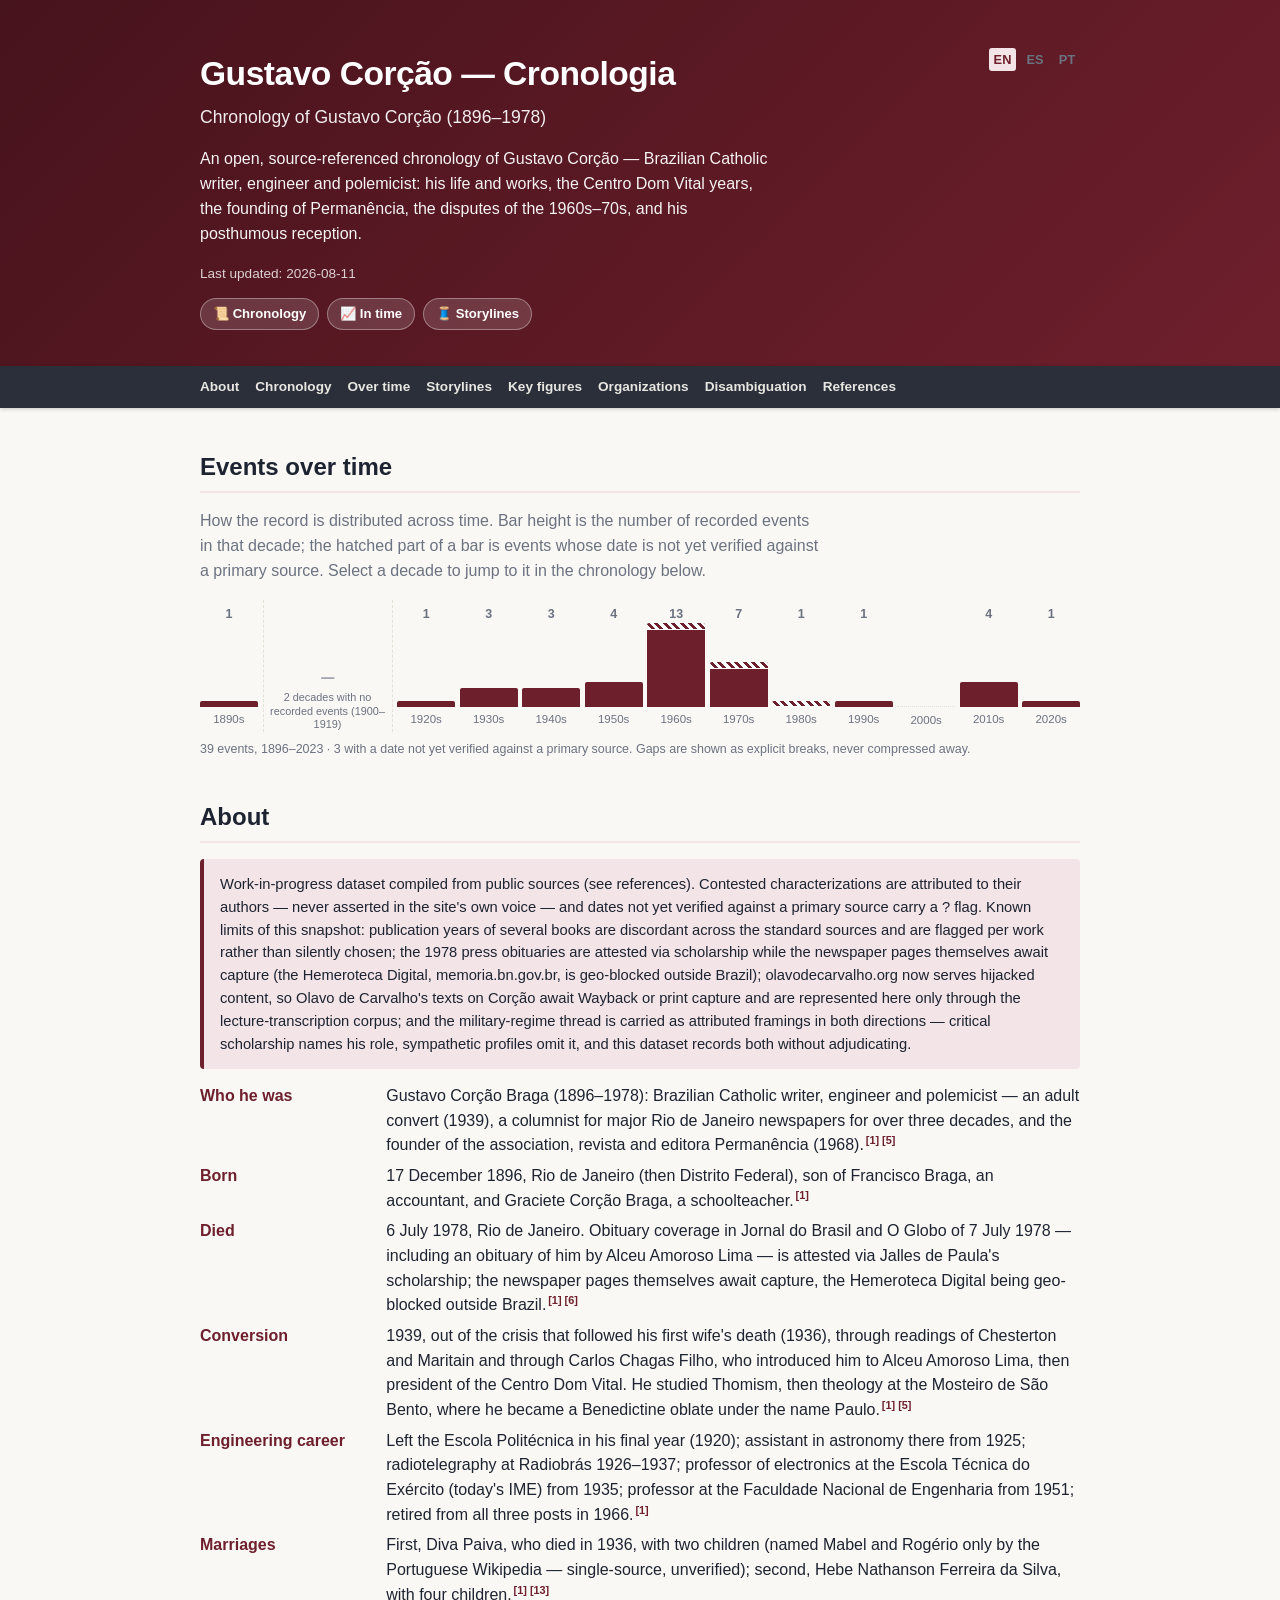
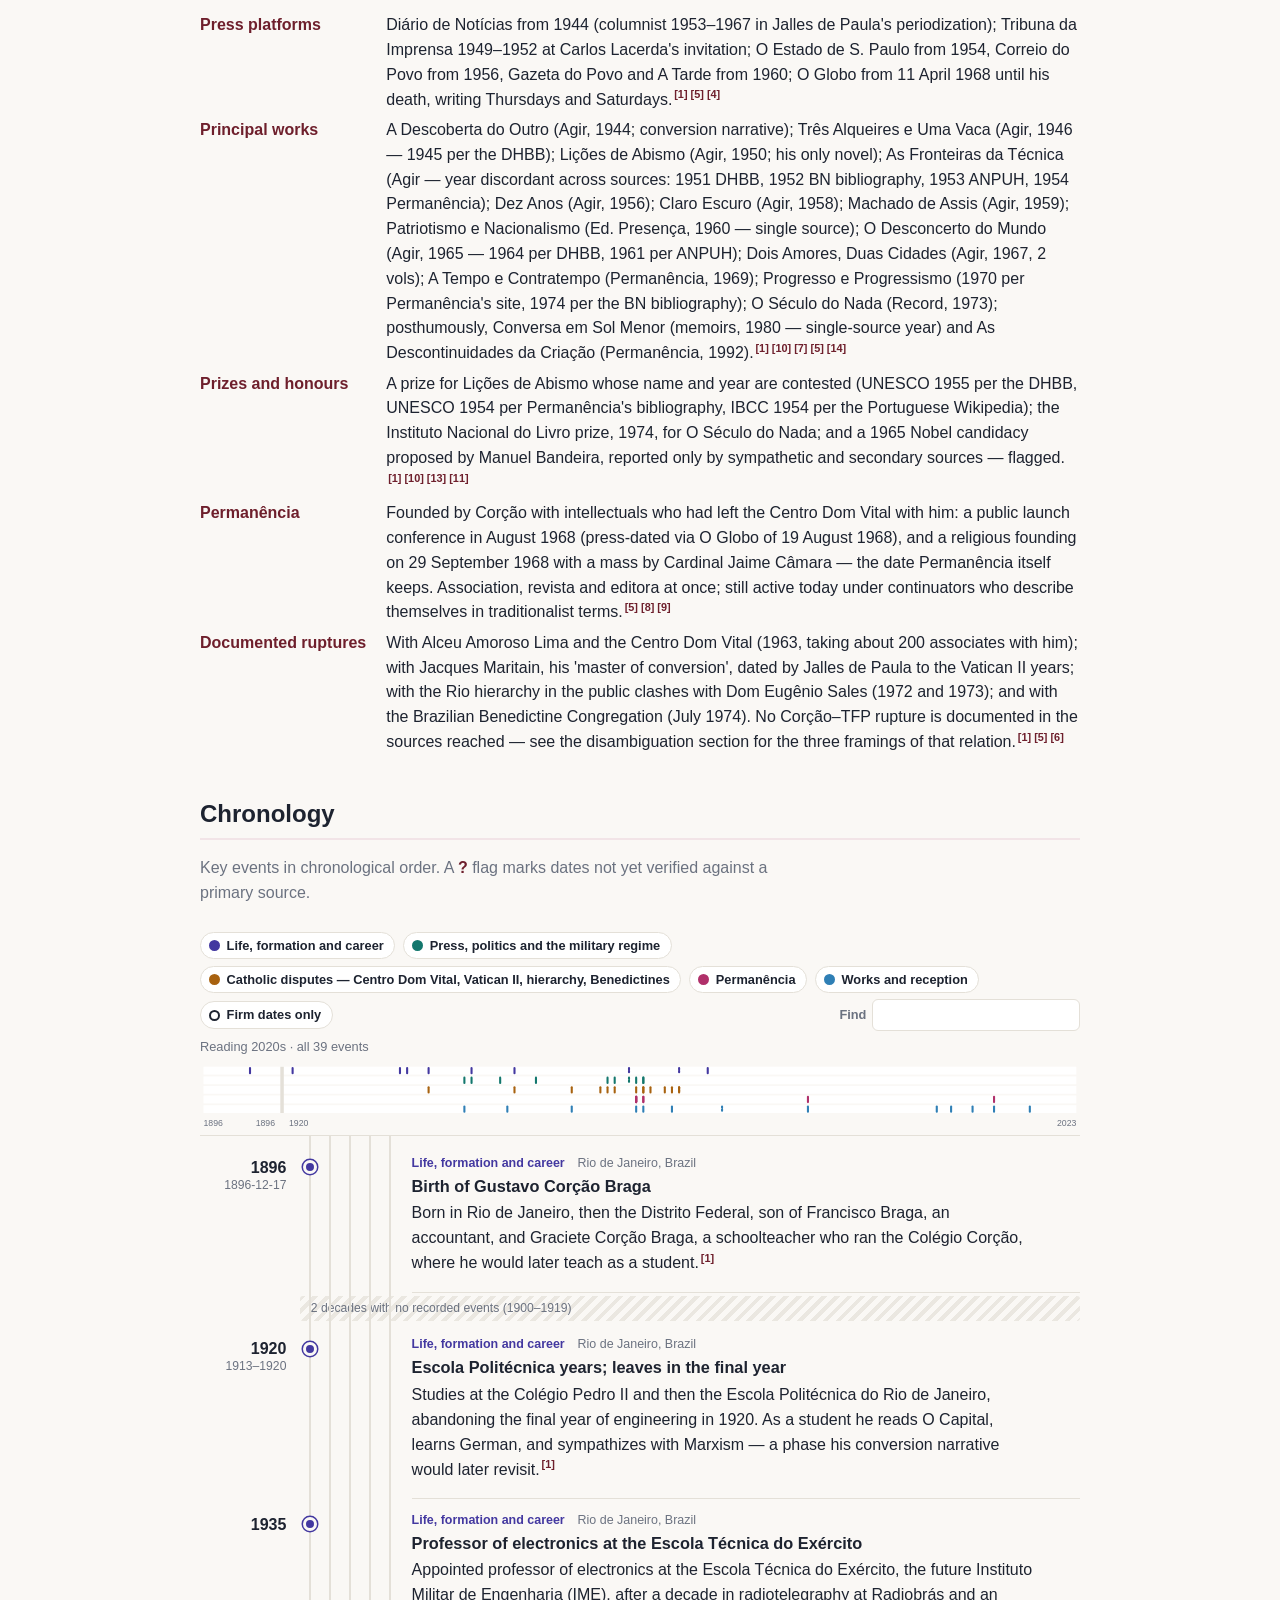
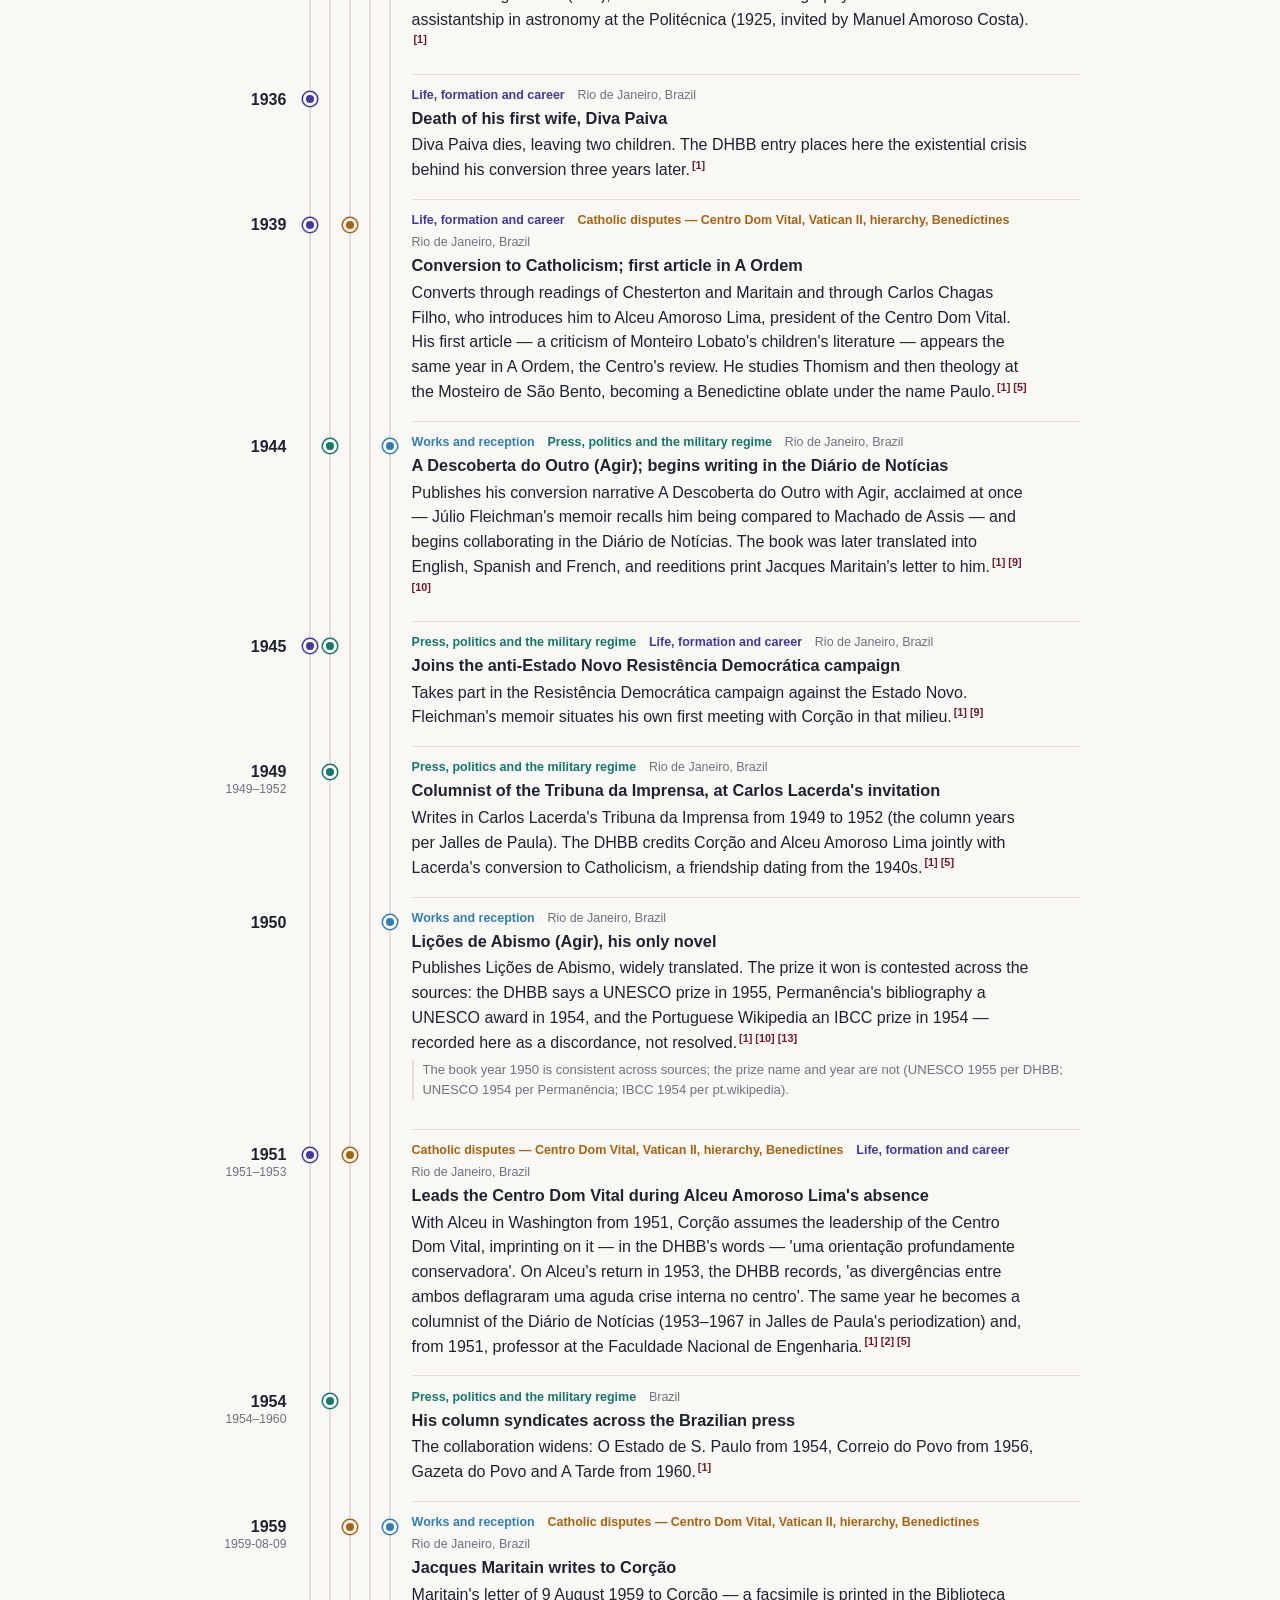
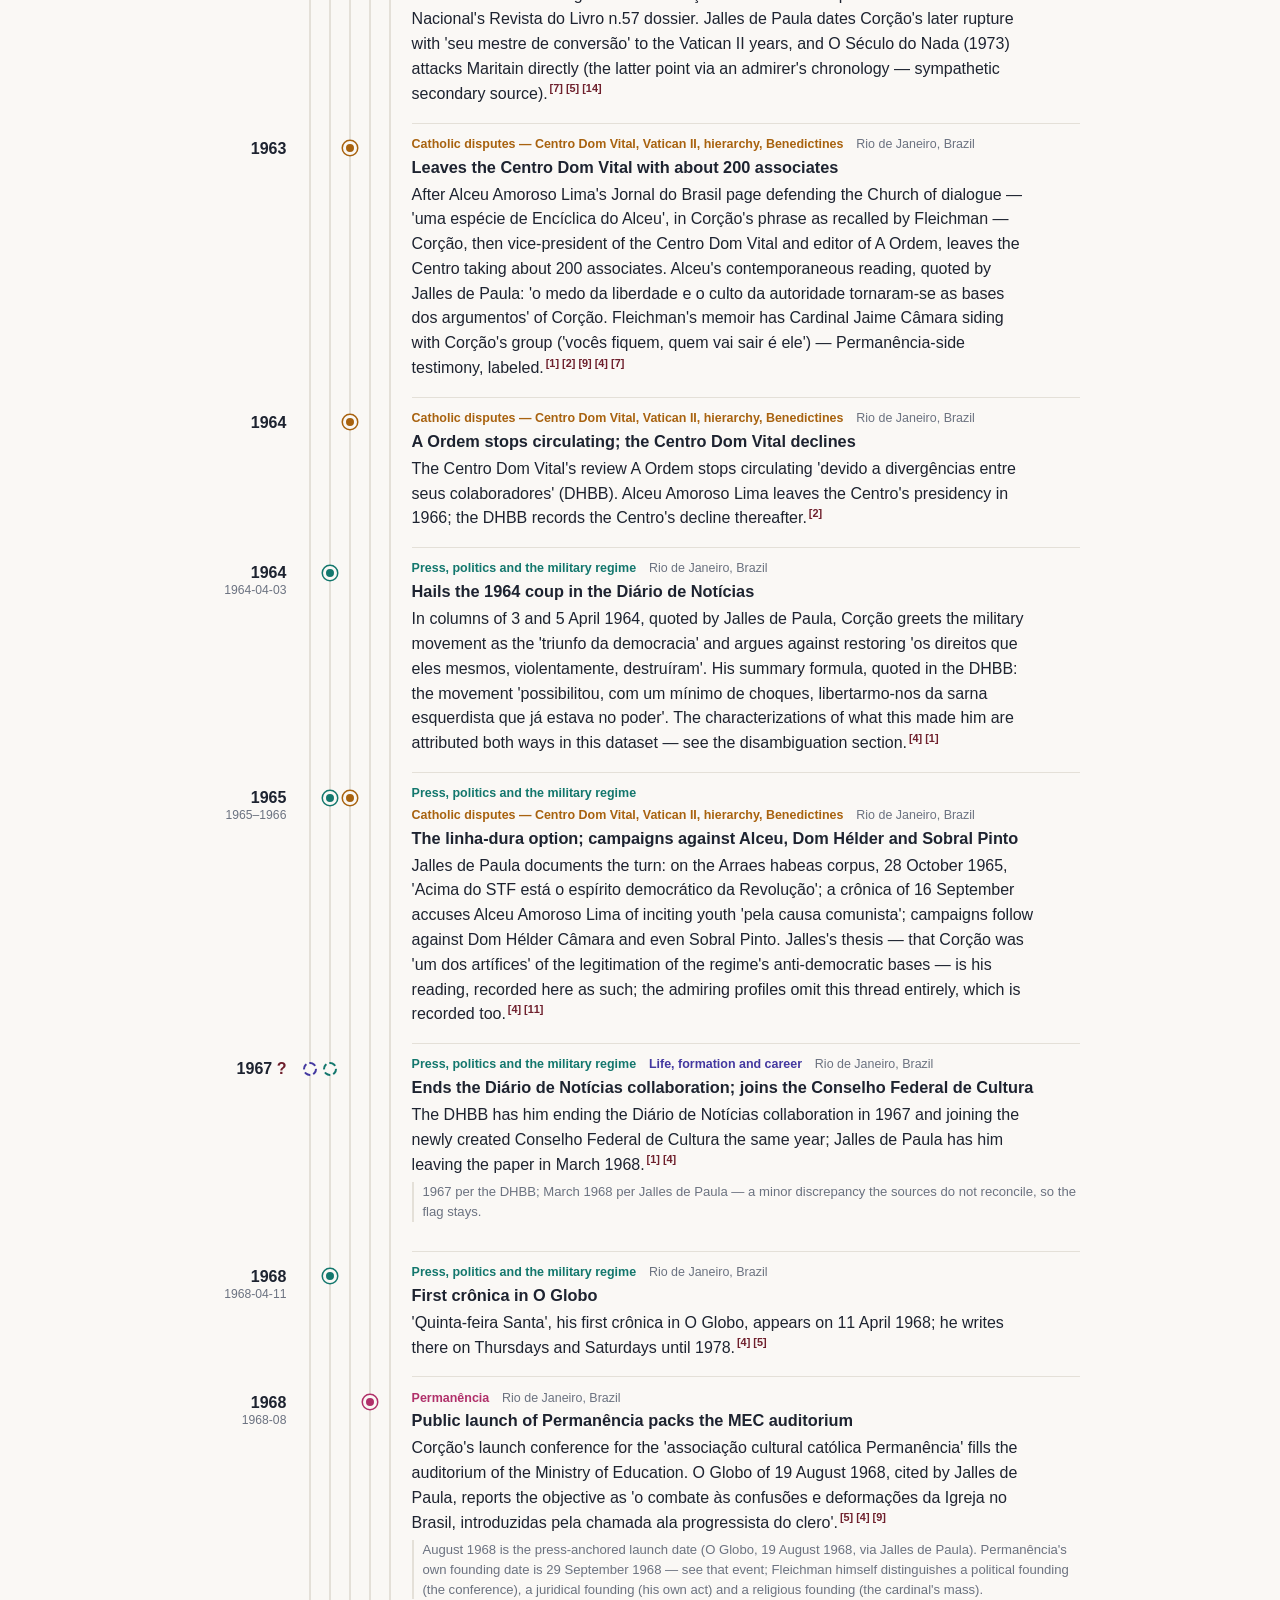
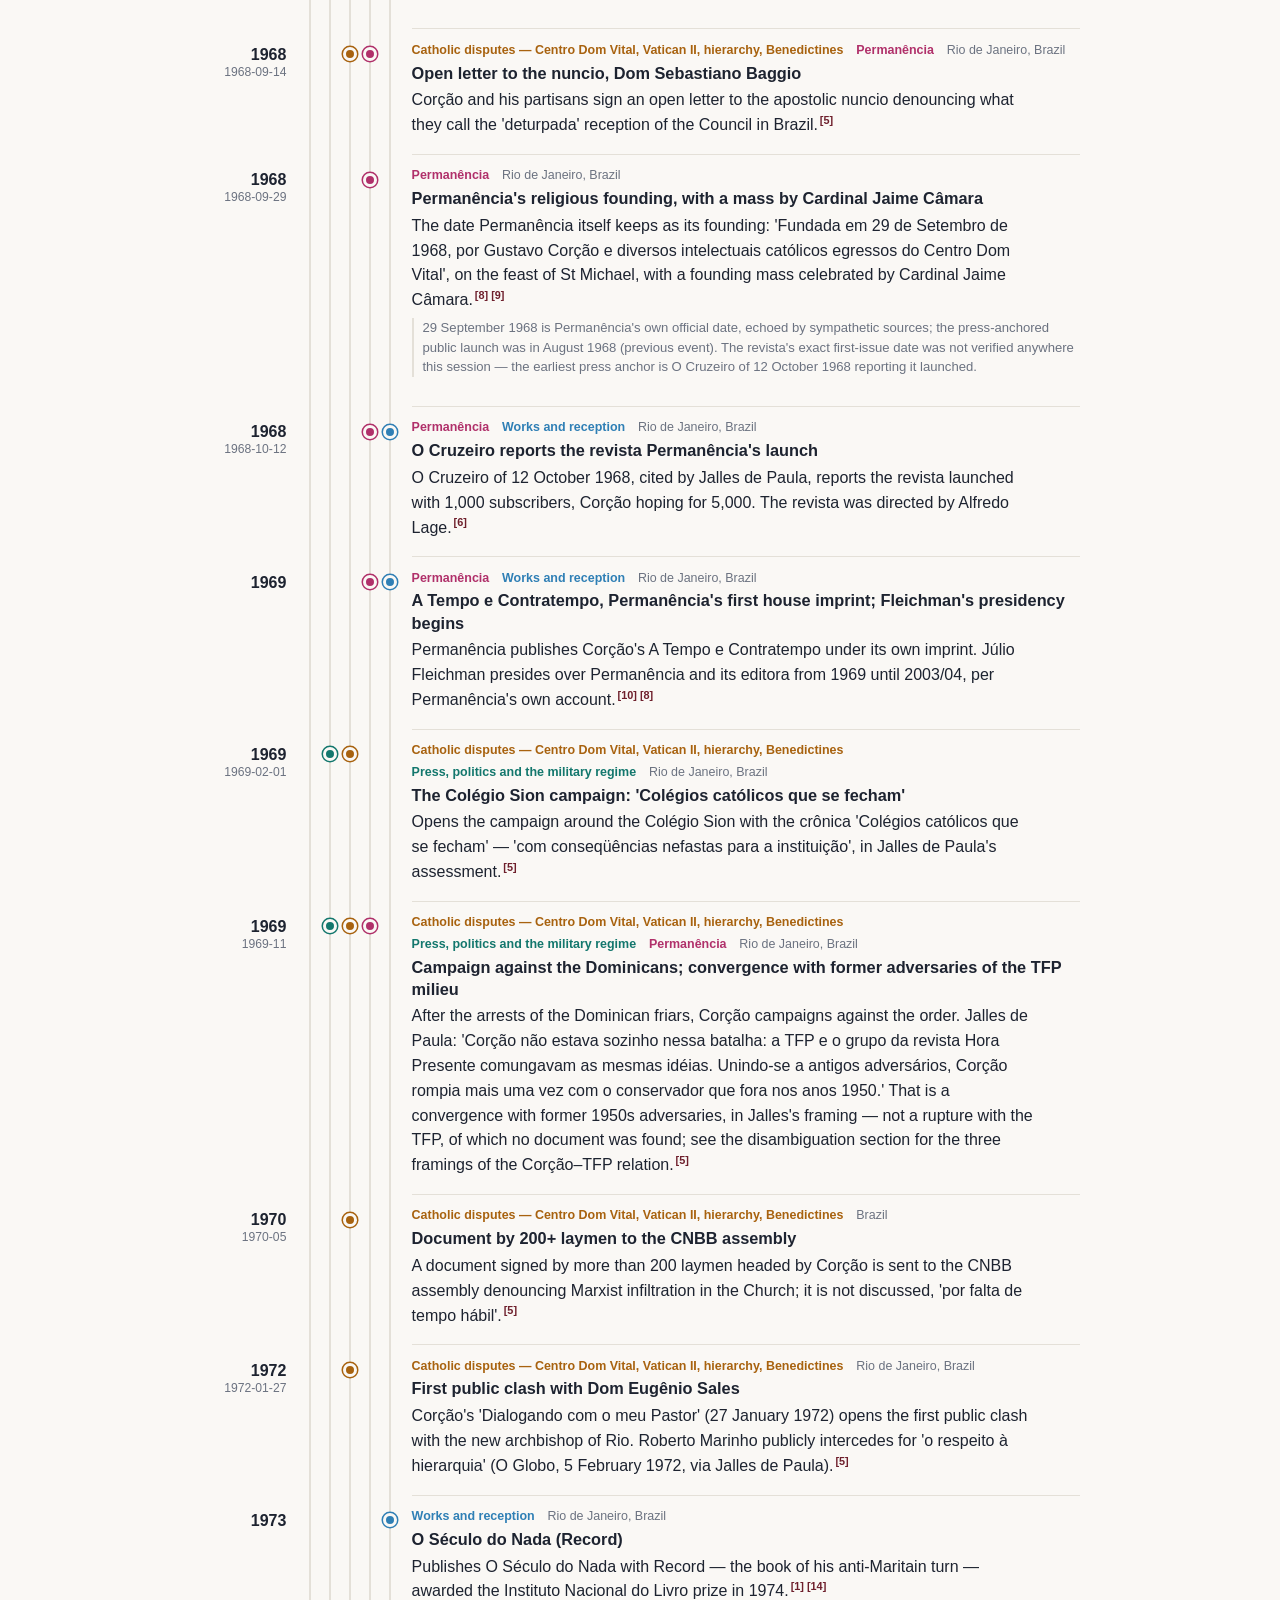
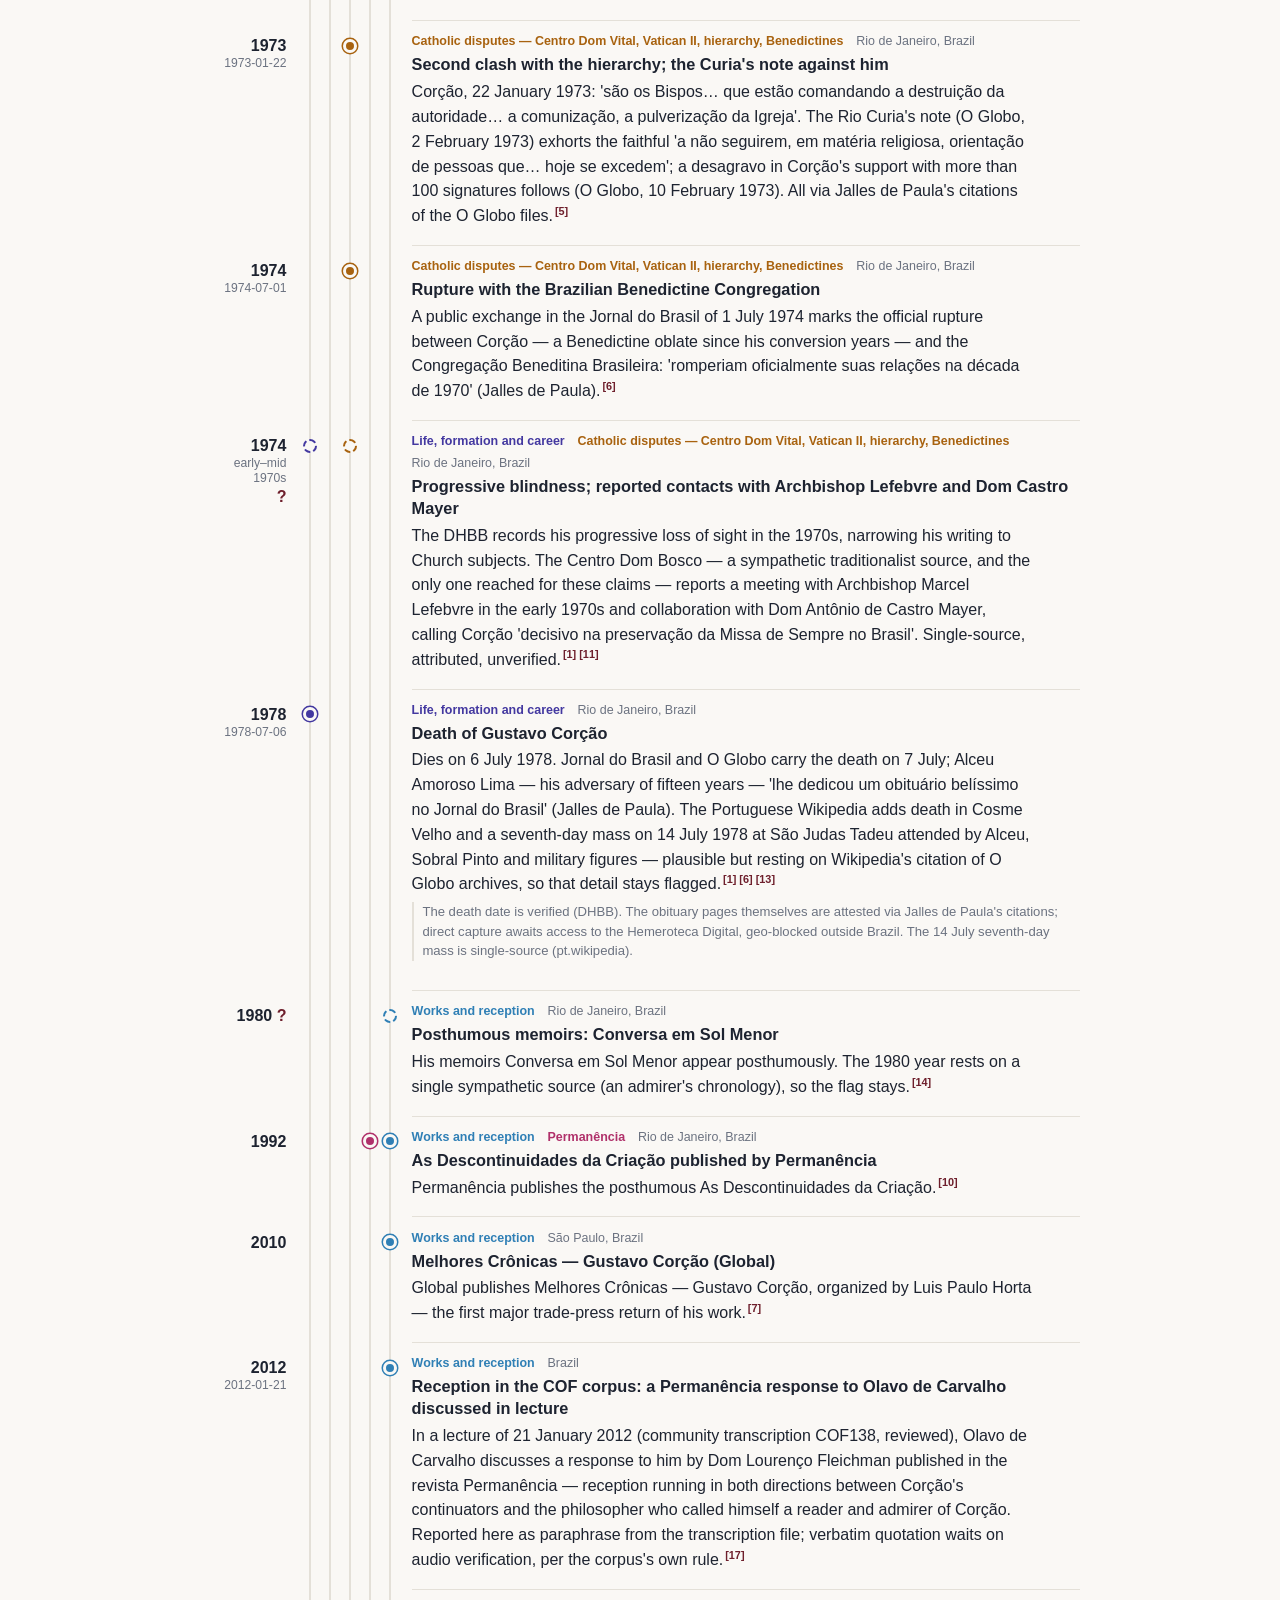
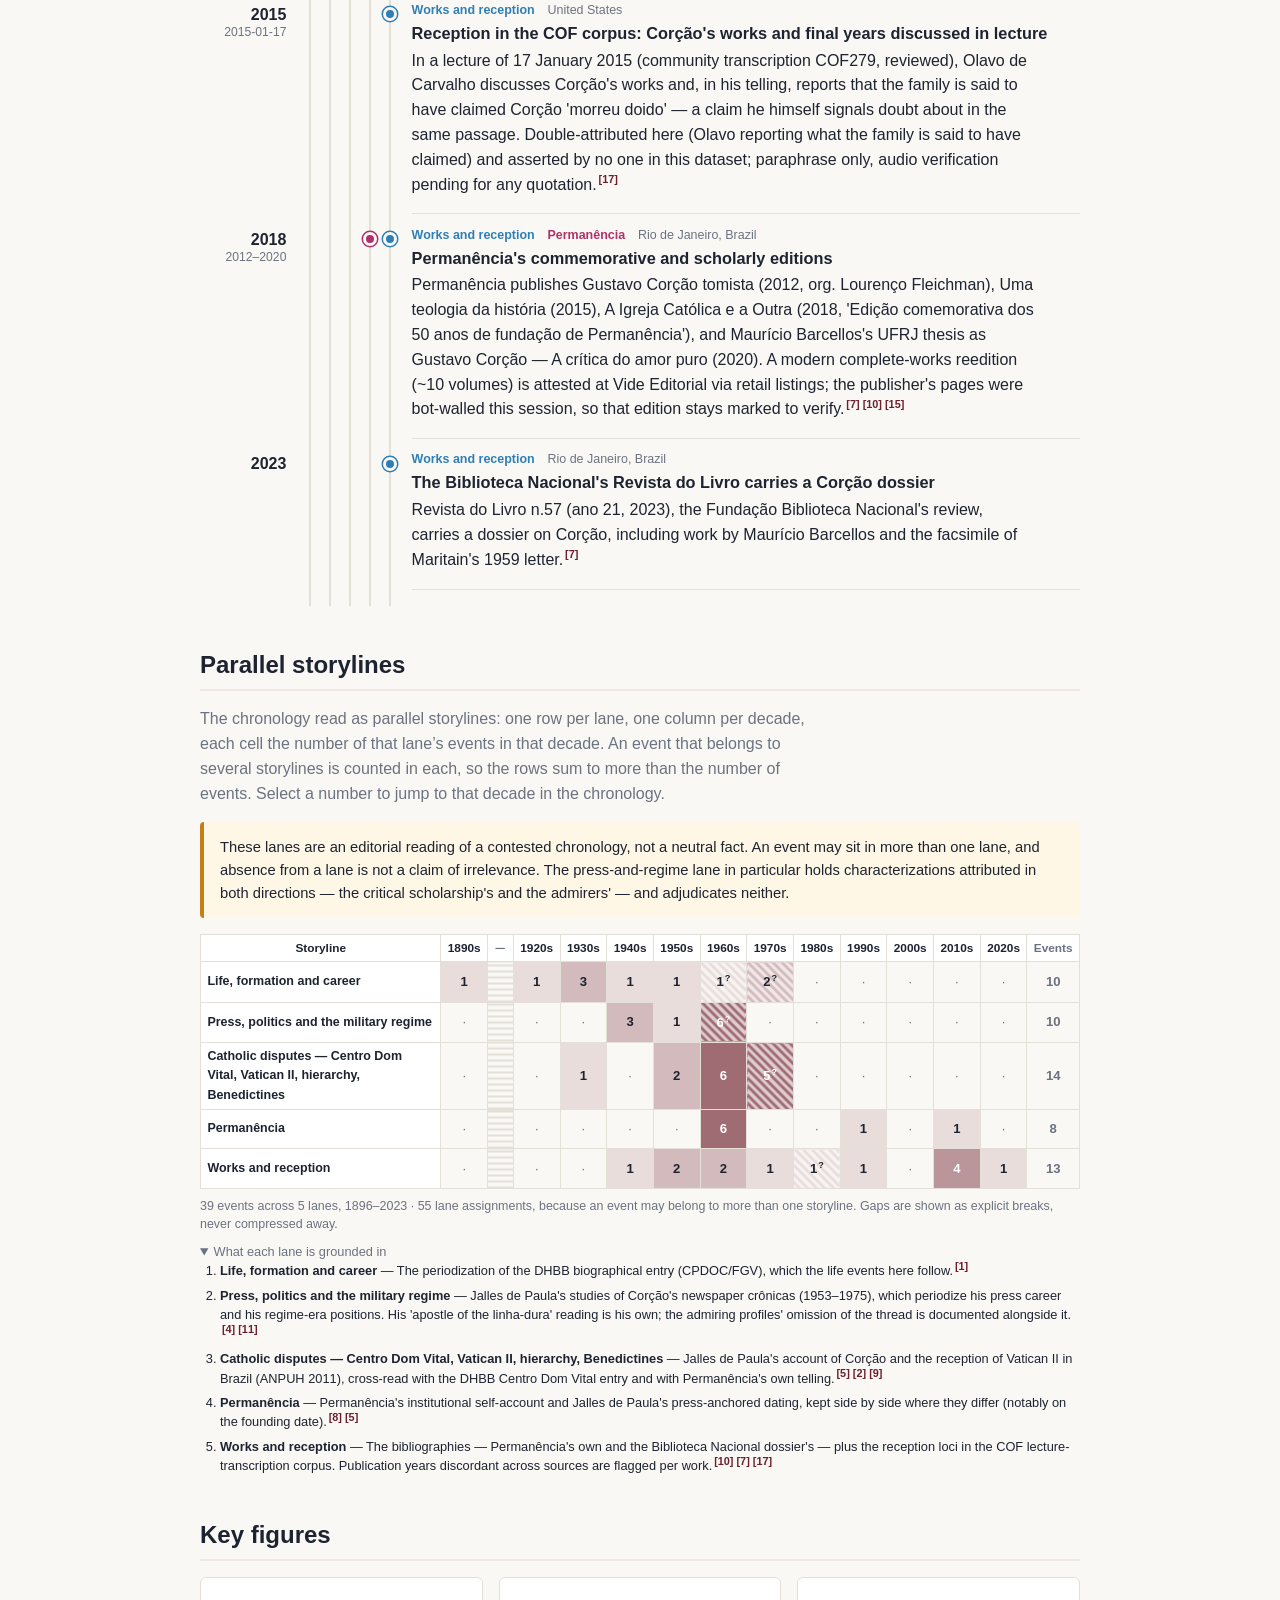
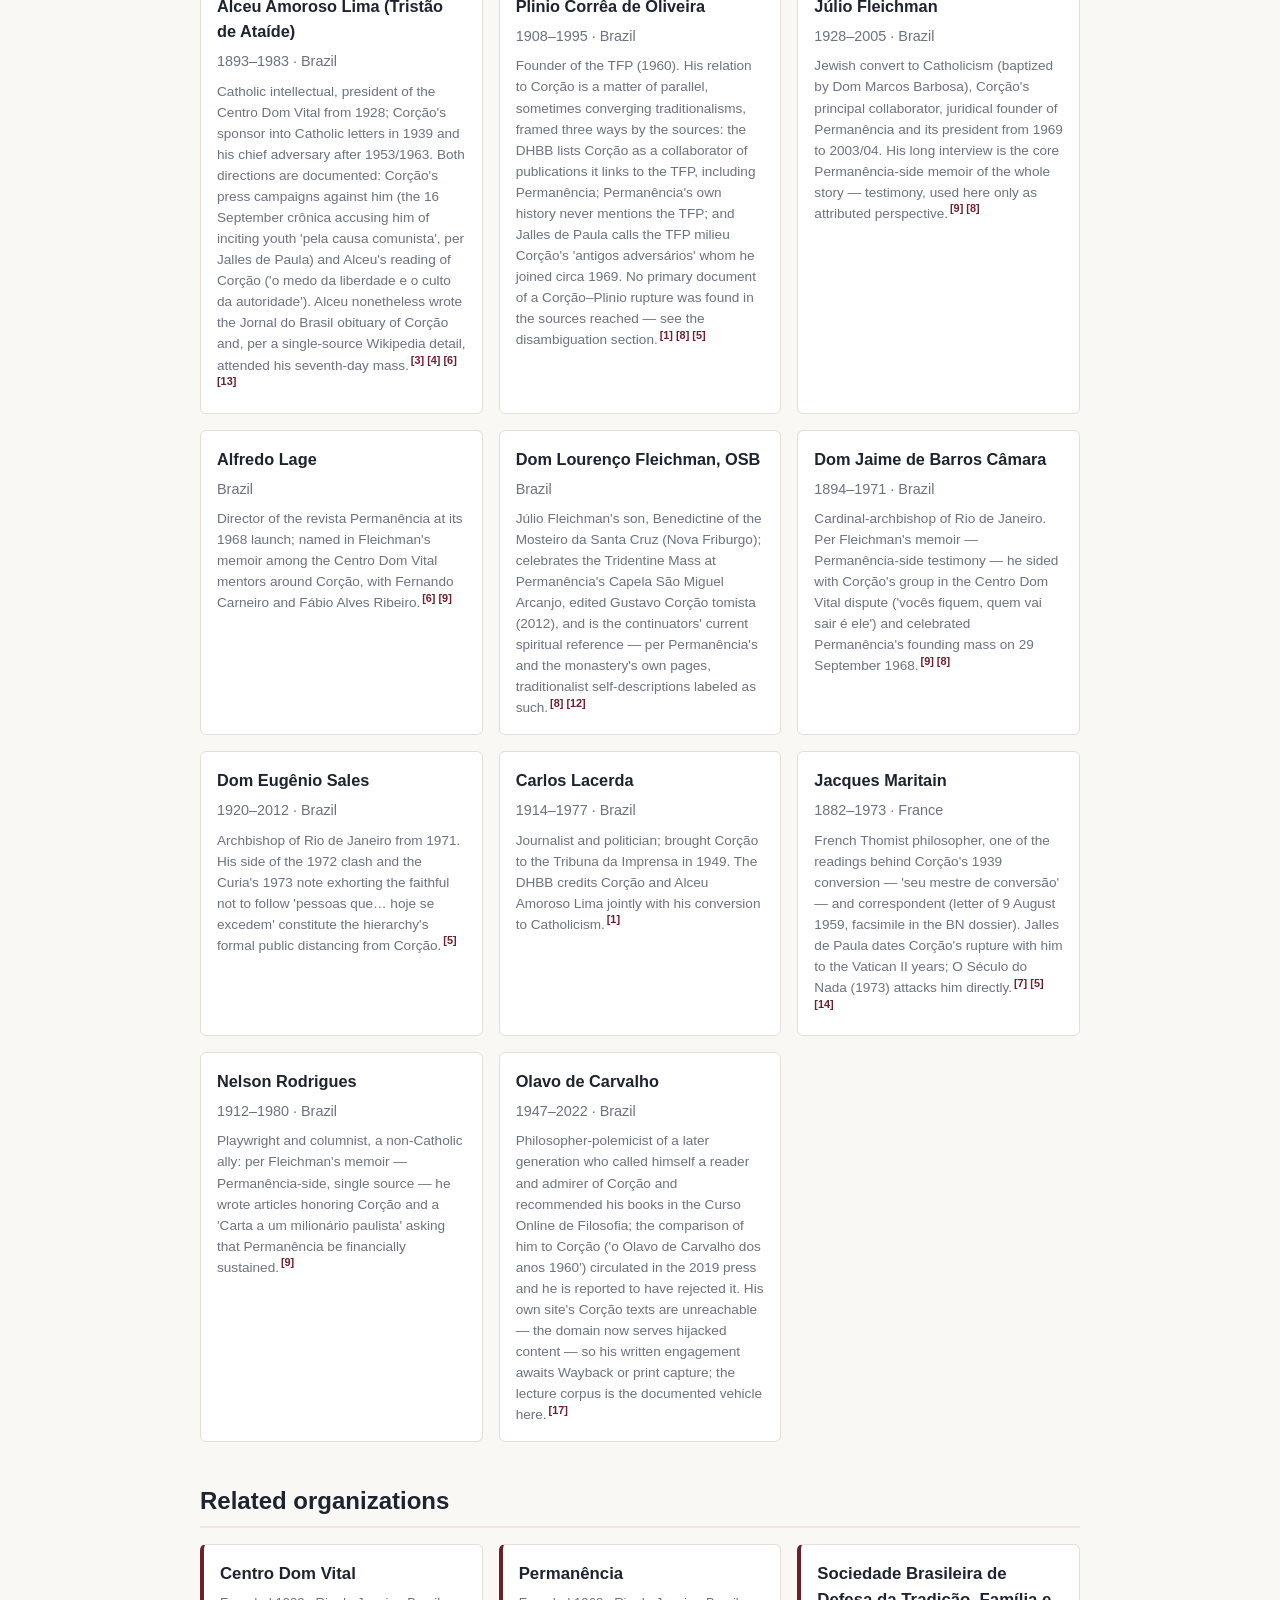
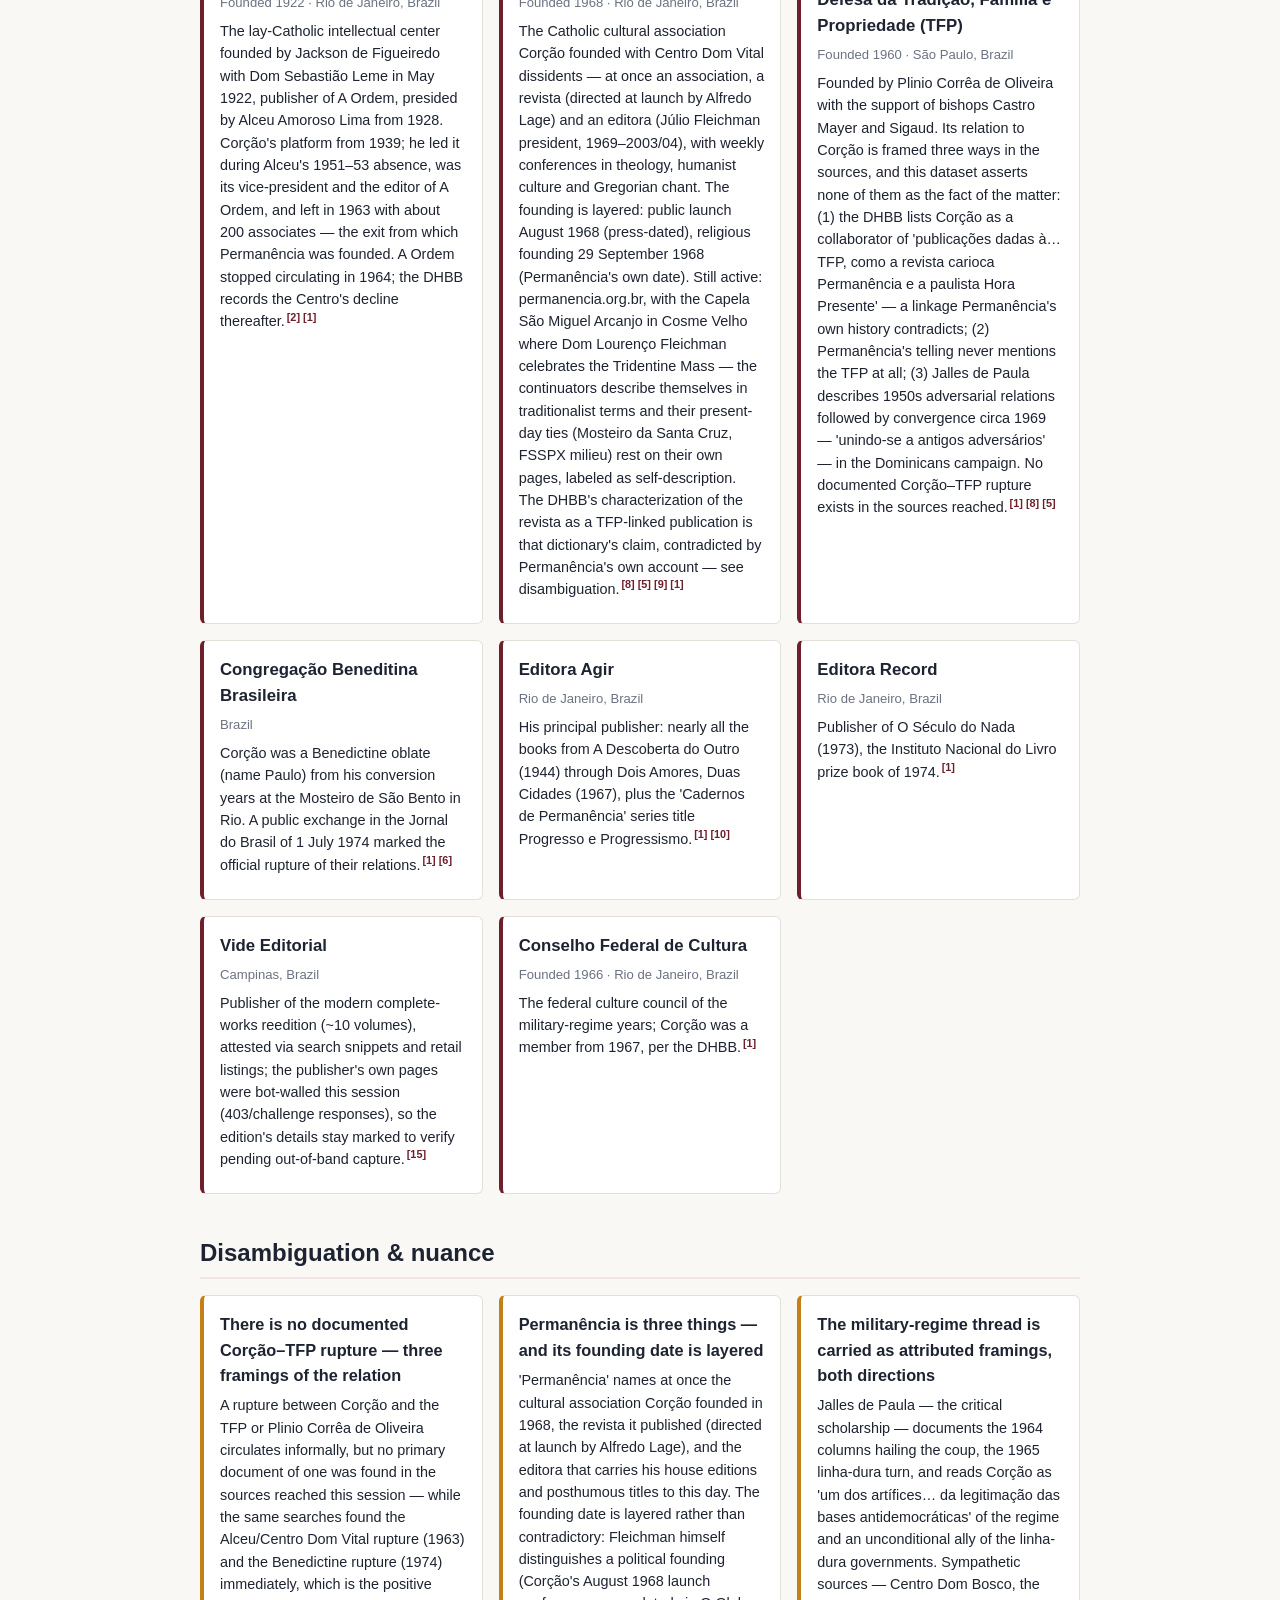
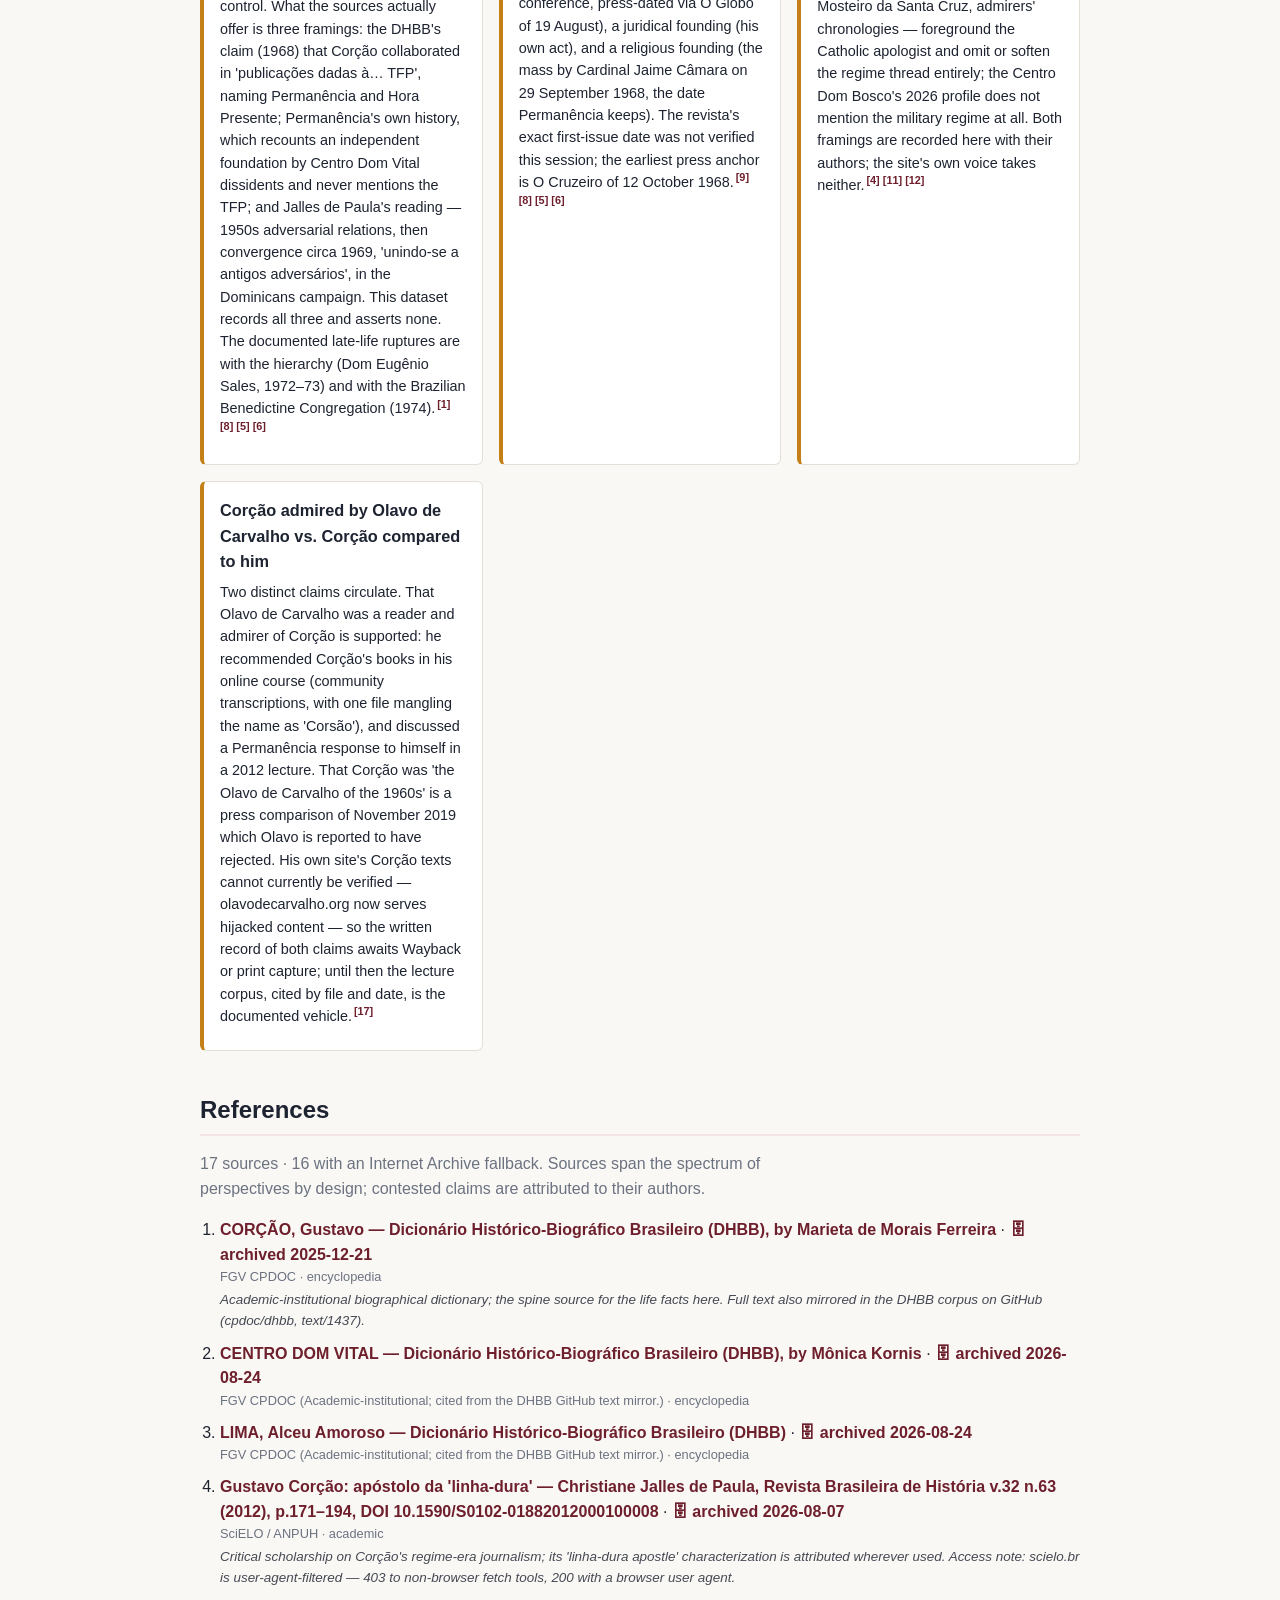
==== commit ad7b043d: "Phone layout: nothing widens the page; river skips a year-only date From cronologia/core#112: - .viz" ====
--- a/docs/en/index.html
+++ b/docs/en/index.html
@@ -166,7 +166,7 @@
           </div>
         </li>
         <li class="rv-e" id="decade-1930" data-i="2" data-lanes="life" data-decade="1930s">
-          <div class="rv-year">1935<small>1935</small></div>
+          <div class="rv-year">1935</div>
           <div class="rv-node" aria-hidden="true"><i class="rv-l0" style="--k:0"></i></div>
           <div class="rv-card">
             <p class="rv-kick"><span class="rv-lane rv-l0">Life, formation and career</span><span>Rio de Janeiro, Brazil</span></p>
@@ -175,7 +175,7 @@
           </div>
         </li>
         <li class="rv-e" data-i="3" data-lanes="life" data-decade="1930s">
-          <div class="rv-year">1936<small>1936</small></div>
+          <div class="rv-year">1936</div>
           <div class="rv-node" aria-hidden="true"><i class="rv-l0" style="--k:0"></i></div>
           <div class="rv-card">
             <p class="rv-kick"><span class="rv-lane rv-l0">Life, formation and career</span><span>Rio de Janeiro, Brazil</span></p>
@@ -184,7 +184,7 @@
           </div>
         </li>
         <li class="rv-e" data-i="4" data-lanes="life church-disputes" data-decade="1930s">
-          <div class="rv-year">1939<small>1939</small></div>
+          <div class="rv-year">1939</div>
           <div class="rv-node" aria-hidden="true"><i class="rv-l0" style="--k:0"></i><i class="rv-l2" style="--k:2"></i></div>
           <div class="rv-card">
             <p class="rv-kick"><span class="rv-lane rv-l0">Life, formation and career</span><span class="rv-lane rv-l2">Catholic disputes — Centro Dom Vital, Vatican II, hierarchy, Benedictines</span><span>Rio de Janeiro, Brazil</span></p>
@@ -193,7 +193,7 @@
           </div>
         </li>
         <li class="rv-e" id="decade-1940" data-i="5" data-lanes="works-reception press-regime" data-decade="1940s">
-          <div class="rv-year">1944<small>1944</small></div>
+          <div class="rv-year">1944</div>
           <div class="rv-node" aria-hidden="true"><i class="rv-l4" style="--k:4"></i><i class="rv-l1" style="--k:1"></i></div>
           <div class="rv-card">
             <p class="rv-kick"><span class="rv-lane rv-l4">Works and reception</span><span class="rv-lane rv-l1">Press, politics and the military regime</span><span>Rio de Janeiro, Brazil</span></p>
@@ -202,7 +202,7 @@
           </div>
         </li>
         <li class="rv-e" data-i="6" data-lanes="press-regime life" data-decade="1940s">
-          <div class="rv-year">1945<small>1945</small></div>
+          <div class="rv-year">1945</div>
           <div class="rv-node" aria-hidden="true"><i class="rv-l1" style="--k:1"></i><i class="rv-l0" style="--k:0"></i></div>
           <div class="rv-card">
             <p class="rv-kick"><span class="rv-lane rv-l1">Press, politics and the military regime</span><span class="rv-lane rv-l0">Life, formation and career</span><span>Rio de Janeiro, Brazil</span></p>
@@ -220,7 +220,7 @@
           </div>
         </li>
         <li class="rv-e" id="decade-1950" data-i="8" data-lanes="works-reception" data-decade="1950s">
-          <div class="rv-year">1950<small>1950</small></div>
+          <div class="rv-year">1950</div>
           <div class="rv-node" aria-hidden="true"><i class="rv-l4" style="--k:4"></i></div>
           <div class="rv-card">
             <p class="rv-kick"><span class="rv-lane rv-l4">Works and reception</span><span>Rio de Janeiro, Brazil</span></p>
@@ -257,7 +257,7 @@
           </div>
         </li>
         <li class="rv-e" id="decade-1960" data-i="12" data-lanes="church-disputes" data-decade="1960s">
-          <div class="rv-year">1963<small>1963</small></div>
+          <div class="rv-year">1963</div>
           <div class="rv-node" aria-hidden="true"><i class="rv-l2" style="--k:2"></i></div>
           <div class="rv-card">
             <p class="rv-kick"><span class="rv-lane rv-l2">Catholic disputes — Centro Dom Vital, Vatican II, hierarchy, Benedictines</span><span>Rio de Janeiro, Brazil</span></p>
@@ -266,7 +266,7 @@
           </div>
         </li>
         <li class="rv-e" data-i="13" data-lanes="church-disputes" data-decade="1960s">
-          <div class="rv-year">1964<small>1964</small></div>
+          <div class="rv-year">1964</div>
           <div class="rv-node" aria-hidden="true"><i class="rv-l2" style="--k:2"></i></div>
           <div class="rv-card">
             <p class="rv-kick"><span class="rv-lane rv-l2">Catholic disputes — Centro Dom Vital, Vatican II, hierarchy, Benedictines</span><span>Rio de Janeiro, Brazil</span></p>
@@ -293,7 +293,7 @@
           </div>
         </li>
         <li class="rv-e rv-u" data-i="16" data-lanes="press-regime life" data-decade="1960s">
-          <div class="rv-year">1967<small>1967</small> <span class="flag" title="Date not yet verified against a primary source">?</span></div>
+          <div class="rv-year">1967 <span class="flag" title="Date not yet verified against a primary source">?</span></div>
           <div class="rv-node" aria-hidden="true"><i class="rv-l1" style="--k:1"></i><i class="rv-l0" style="--k:0"></i></div>
           <div class="rv-card">
             <p class="rv-kick"><span class="rv-lane rv-l1">Press, politics and the military regime</span><span class="rv-lane rv-l0">Life, formation and career</span><span>Rio de Janeiro, Brazil</span></p>
@@ -350,7 +350,7 @@
           </div>
         </li>
         <li class="rv-e" data-i="22" data-lanes="permanencia works-reception" data-decade="1960s">
-          <div class="rv-year">1969<small>1969</small></div>
+          <div class="rv-year">1969</div>
           <div class="rv-node" aria-hidden="true"><i class="rv-l3" style="--k:3"></i><i class="rv-l4" style="--k:4"></i></div>
           <div class="rv-card">
             <p class="rv-kick"><span class="rv-lane rv-l3">Permanência</span><span class="rv-lane rv-l4">Works and reception</span><span>Rio de Janeiro, Brazil</span></p>
@@ -395,7 +395,7 @@
           </div>
         </li>
         <li class="rv-e" data-i="27" data-lanes="works-reception" data-decade="1970s">
-          <div class="rv-year">1973<small>1973</small></div>
+          <div class="rv-year">1973</div>
           <div class="rv-node" aria-hidden="true"><i class="rv-l4" style="--k:4"></i></div>
           <div class="rv-card">
             <p class="rv-kick"><span class="rv-lane rv-l4">Works and reception</span><span>Rio de Janeiro, Brazil</span></p>
@@ -441,7 +441,7 @@
           </div>
         </li>
         <li class="rv-e rv-u" id="decade-1980" data-i="32" data-lanes="works-reception" data-decade="1980s">
-          <div class="rv-year">1980<small>1980</small> <span class="flag" title="Date not yet verified against a primary source">?</span></div>
+          <div class="rv-year">1980 <span class="flag" title="Date not yet verified against a primary source">?</span></div>
           <div class="rv-node" aria-hidden="true"><i class="rv-l4" style="--k:4"></i></div>
           <div class="rv-card">
             <p class="rv-kick"><span class="rv-lane rv-l4">Works and reception</span><span>Rio de Janeiro, Brazil</span></p>
@@ -450,7 +450,7 @@
           </div>
         </li>
         <li class="rv-e" id="decade-1990" data-i="33" data-lanes="works-reception permanencia" data-decade="1990s">
-          <div class="rv-year">1992<small>1992</small></div>
+          <div class="rv-year">1992</div>
           <div class="rv-node" aria-hidden="true"><i class="rv-l4" style="--k:4"></i><i class="rv-l3" style="--k:3"></i></div>
           <div class="rv-card">
             <p class="rv-kick"><span class="rv-lane rv-l4">Works and reception</span><span class="rv-lane rv-l3">Permanência</span><span>Rio de Janeiro, Brazil</span></p>
@@ -459,7 +459,7 @@
           </div>
         </li>
         <li class="rv-e" id="decade-2010" data-i="34" data-lanes="works-reception" data-decade="2010s">
-          <div class="rv-year">2010<small>2010</small></div>
+          <div class="rv-year">2010</div>
           <div class="rv-node" aria-hidden="true"><i class="rv-l4" style="--k:4"></i></div>
           <div class="rv-card">
             <p class="rv-kick"><span class="rv-lane rv-l4">Works and reception</span><span>São Paulo, Brazil</span></p>
@@ -495,7 +495,7 @@
           </div>
         </li>
         <li class="rv-e" id="decade-2020" data-i="38" data-lanes="works-reception" data-decade="2020s">
-          <div class="rv-year">2023<small>2023</small></div>
+          <div class="rv-year">2023</div>
           <div class="rv-node" aria-hidden="true"><i class="rv-l4" style="--k:4"></i></div>
           <div class="rv-card">
             <p class="rv-kick"><span class="rv-lane rv-l4">Works and reception</span><span>Rio de Janeiro, Brazil</span></p>
--- a/docs/styles.css
+++ b/docs/styles.css
@@ -72,7 +72,7 @@
 .facts dd { margin: 0; }
 
 /* Chronology table */
-.table-scroll { overflow-x: auto; }
+.table-scroll { position: relative; overflow-x: auto; }
 table.meetings { width: 100%; border-collapse: collapse; font-size: .92rem; background: var(--surface); }
 table.meetings th, table.meetings td { text-align: left; padding: .55rem .65rem; border-bottom: 1px solid var(--line); vertical-align: top; }
 table.meetings thead th { background: #2a2f3a; color: #fff; position: sticky; top: 0; }
@@ -153,7 +153,7 @@
 /* Branch timeline ("subway diagram"; rendered only when the data declares
    `branchTimeline`). The SVG keeps its natural size inside a horizontal
    scroll container on small screens; print scales it to the page. */
-.viz-scroll { overflow-x: auto; -webkit-overflow-scrolling: touch; }
+.viz-scroll { position: relative; overflow-x: auto; -webkit-overflow-scrolling: touch; }
 figure.branch-timeline { margin: 1rem 0 0; }
 .branch-timeline-svg { display: block; }
 .branch-timeline-svg text { font-family: inherit; }
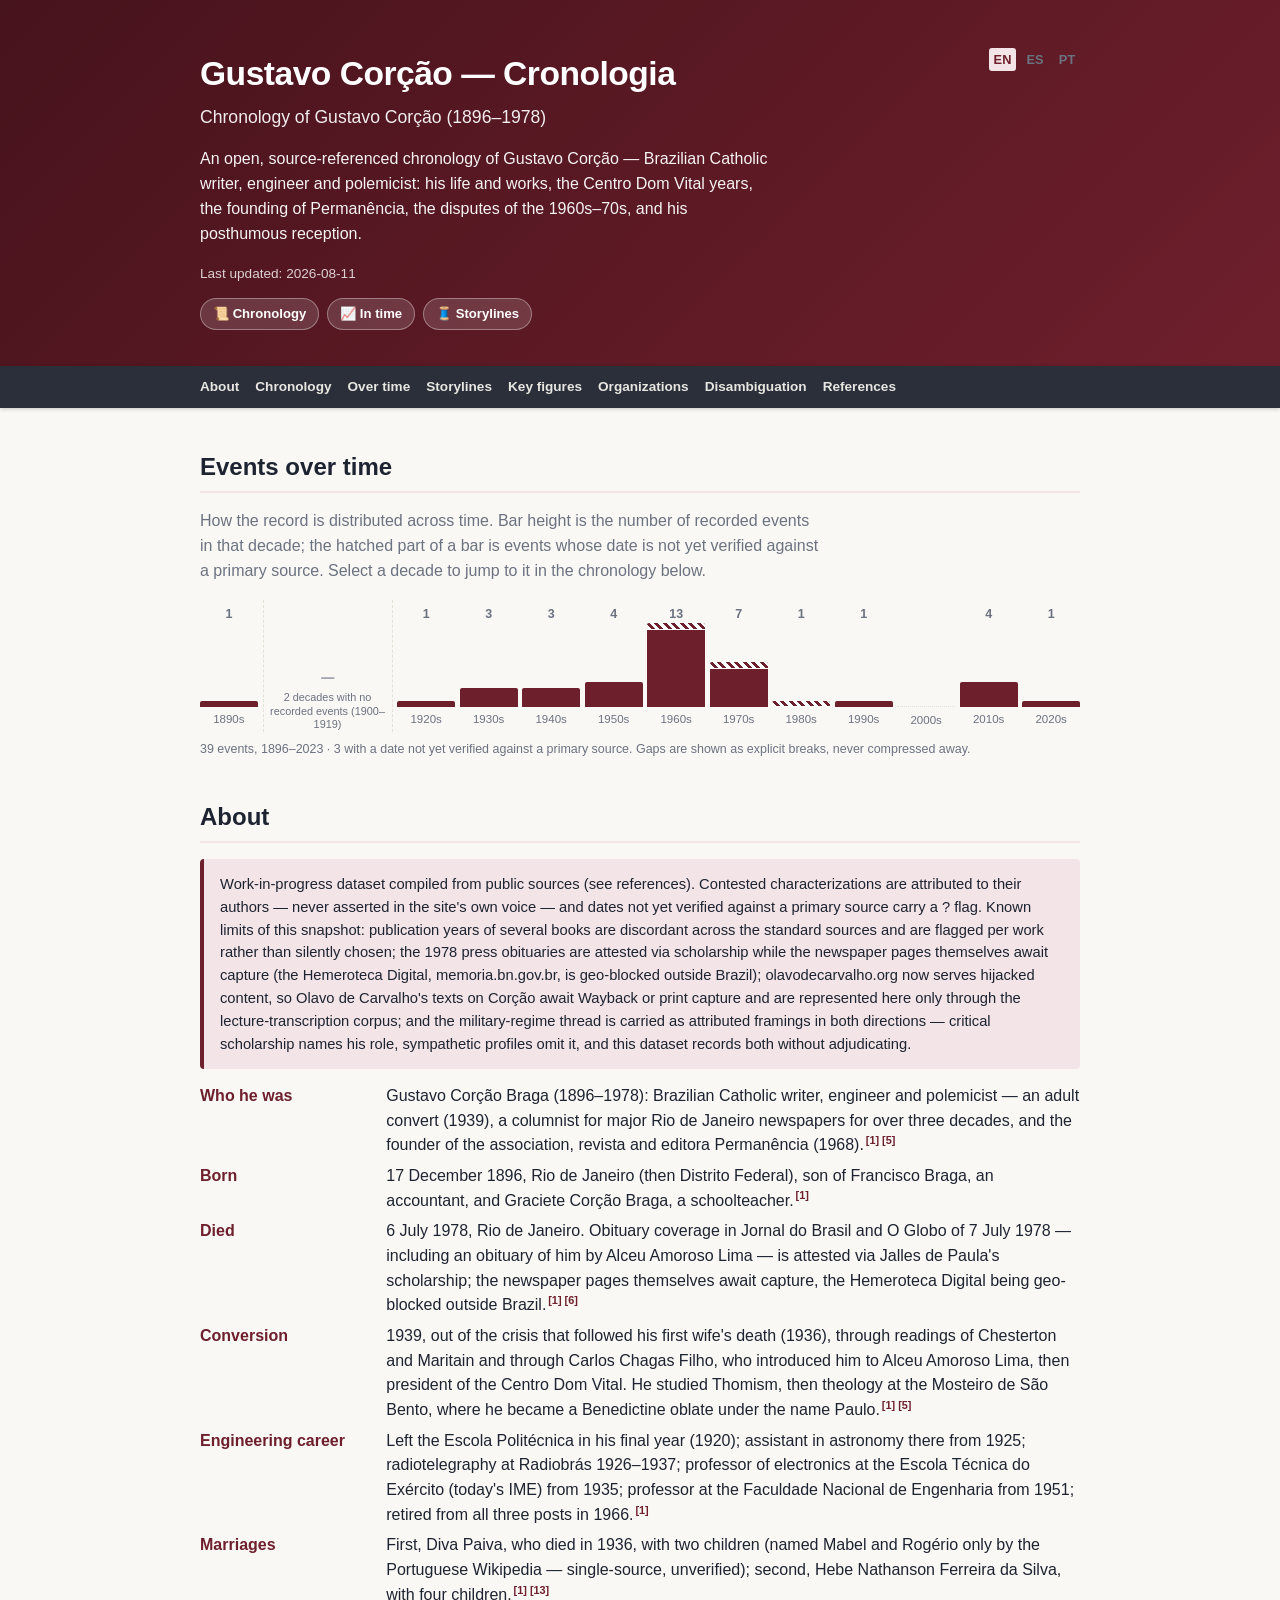
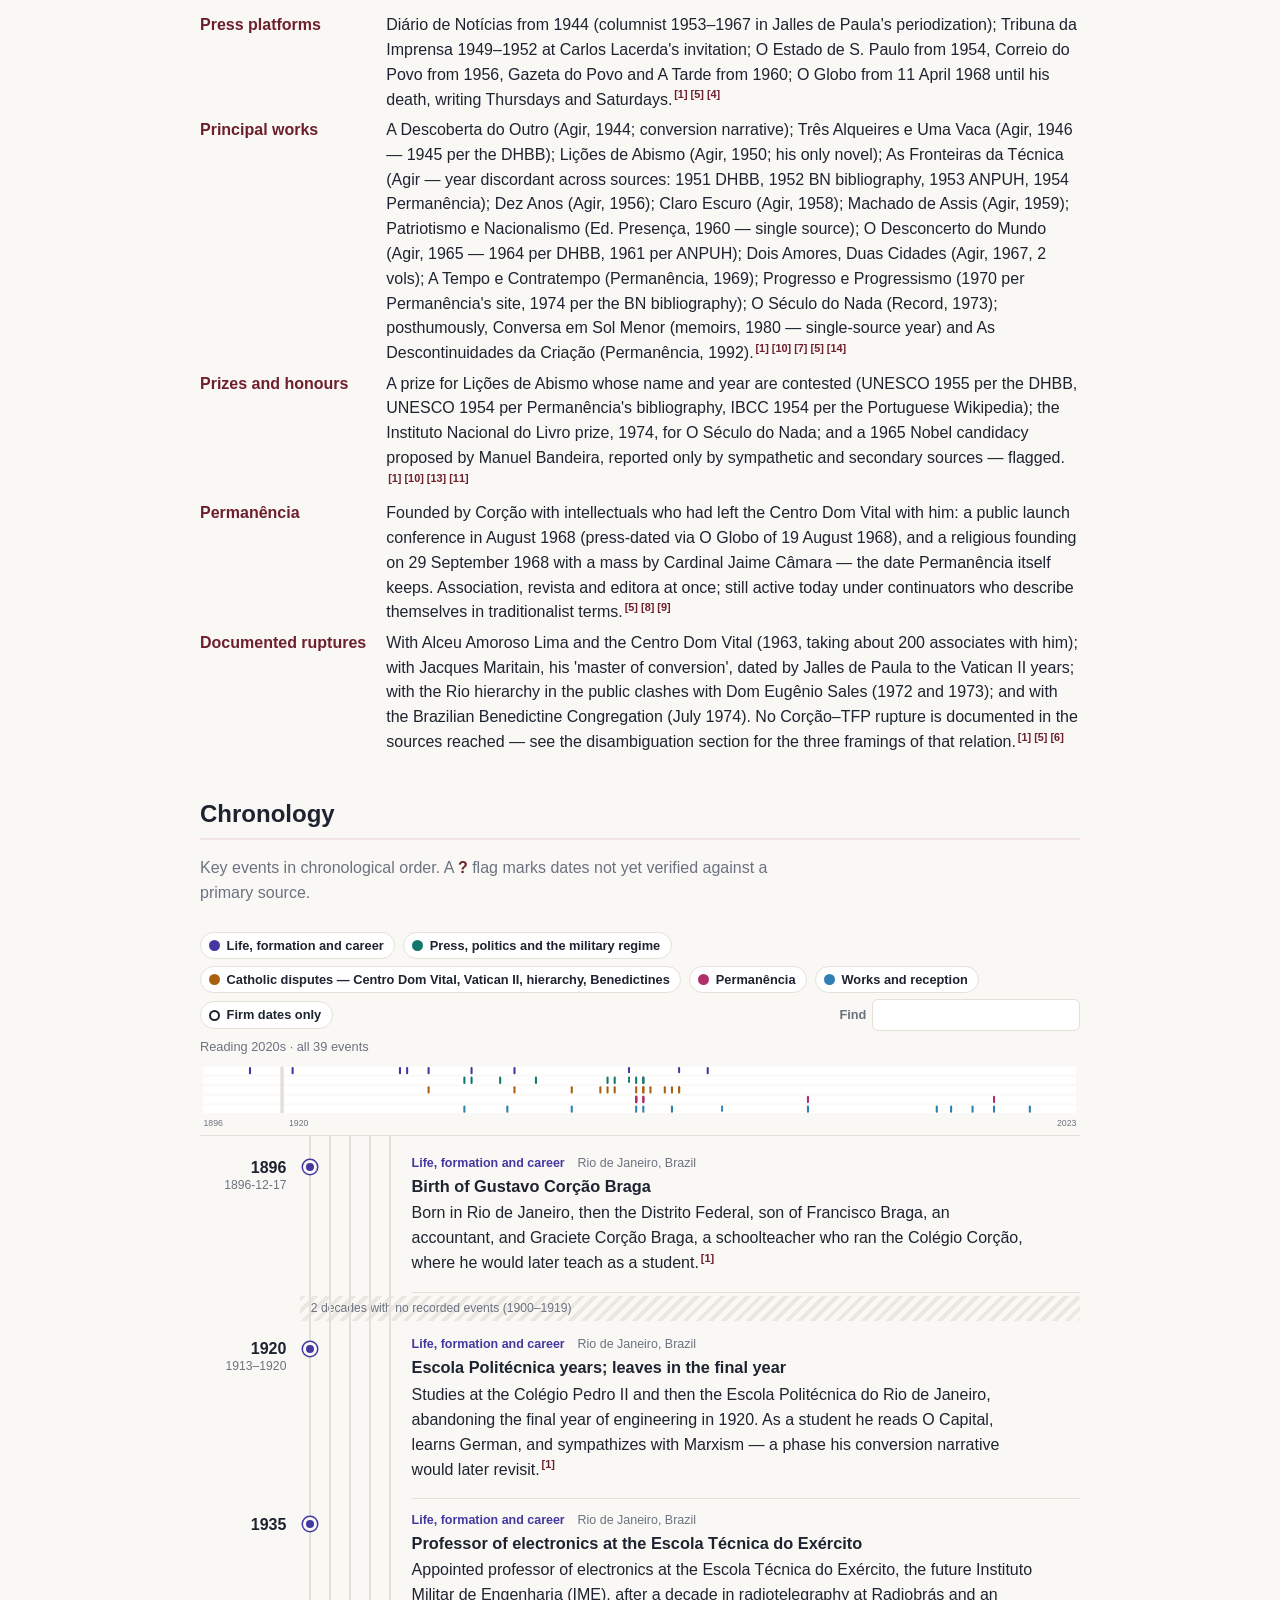
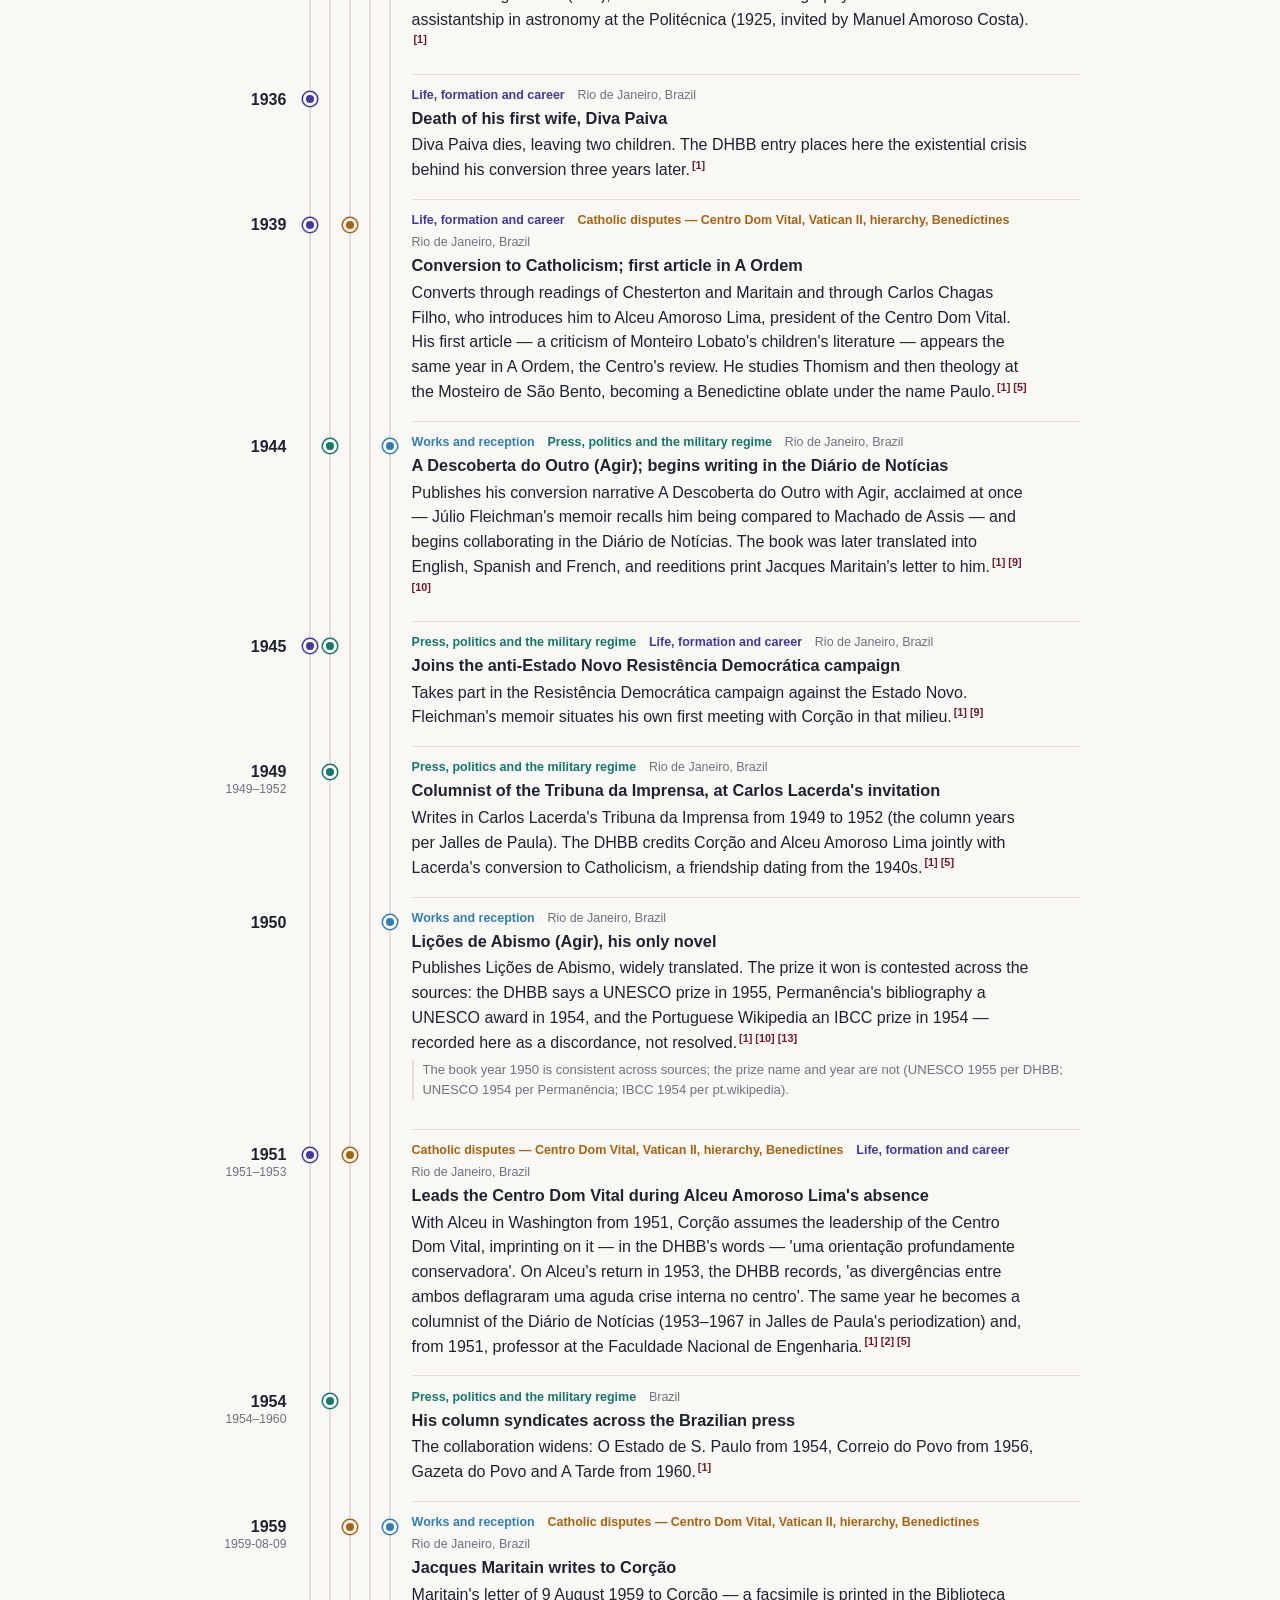
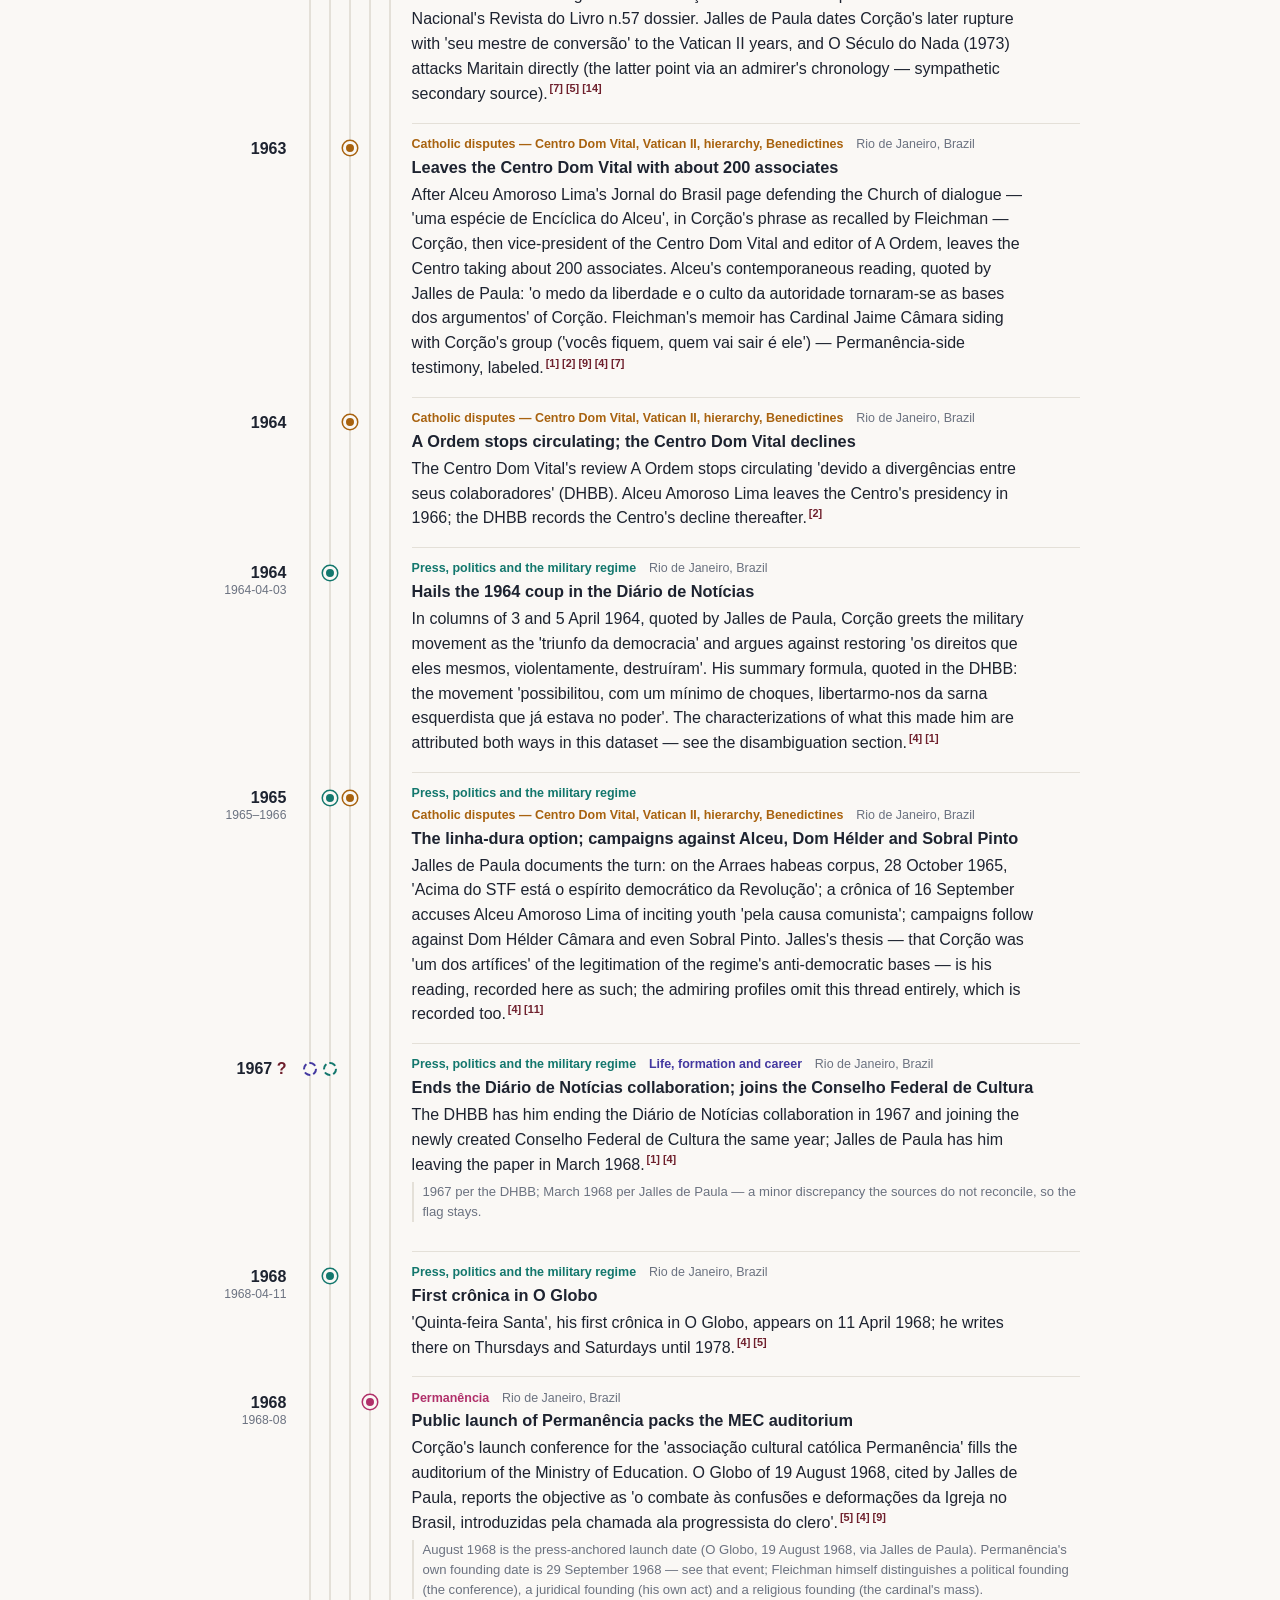
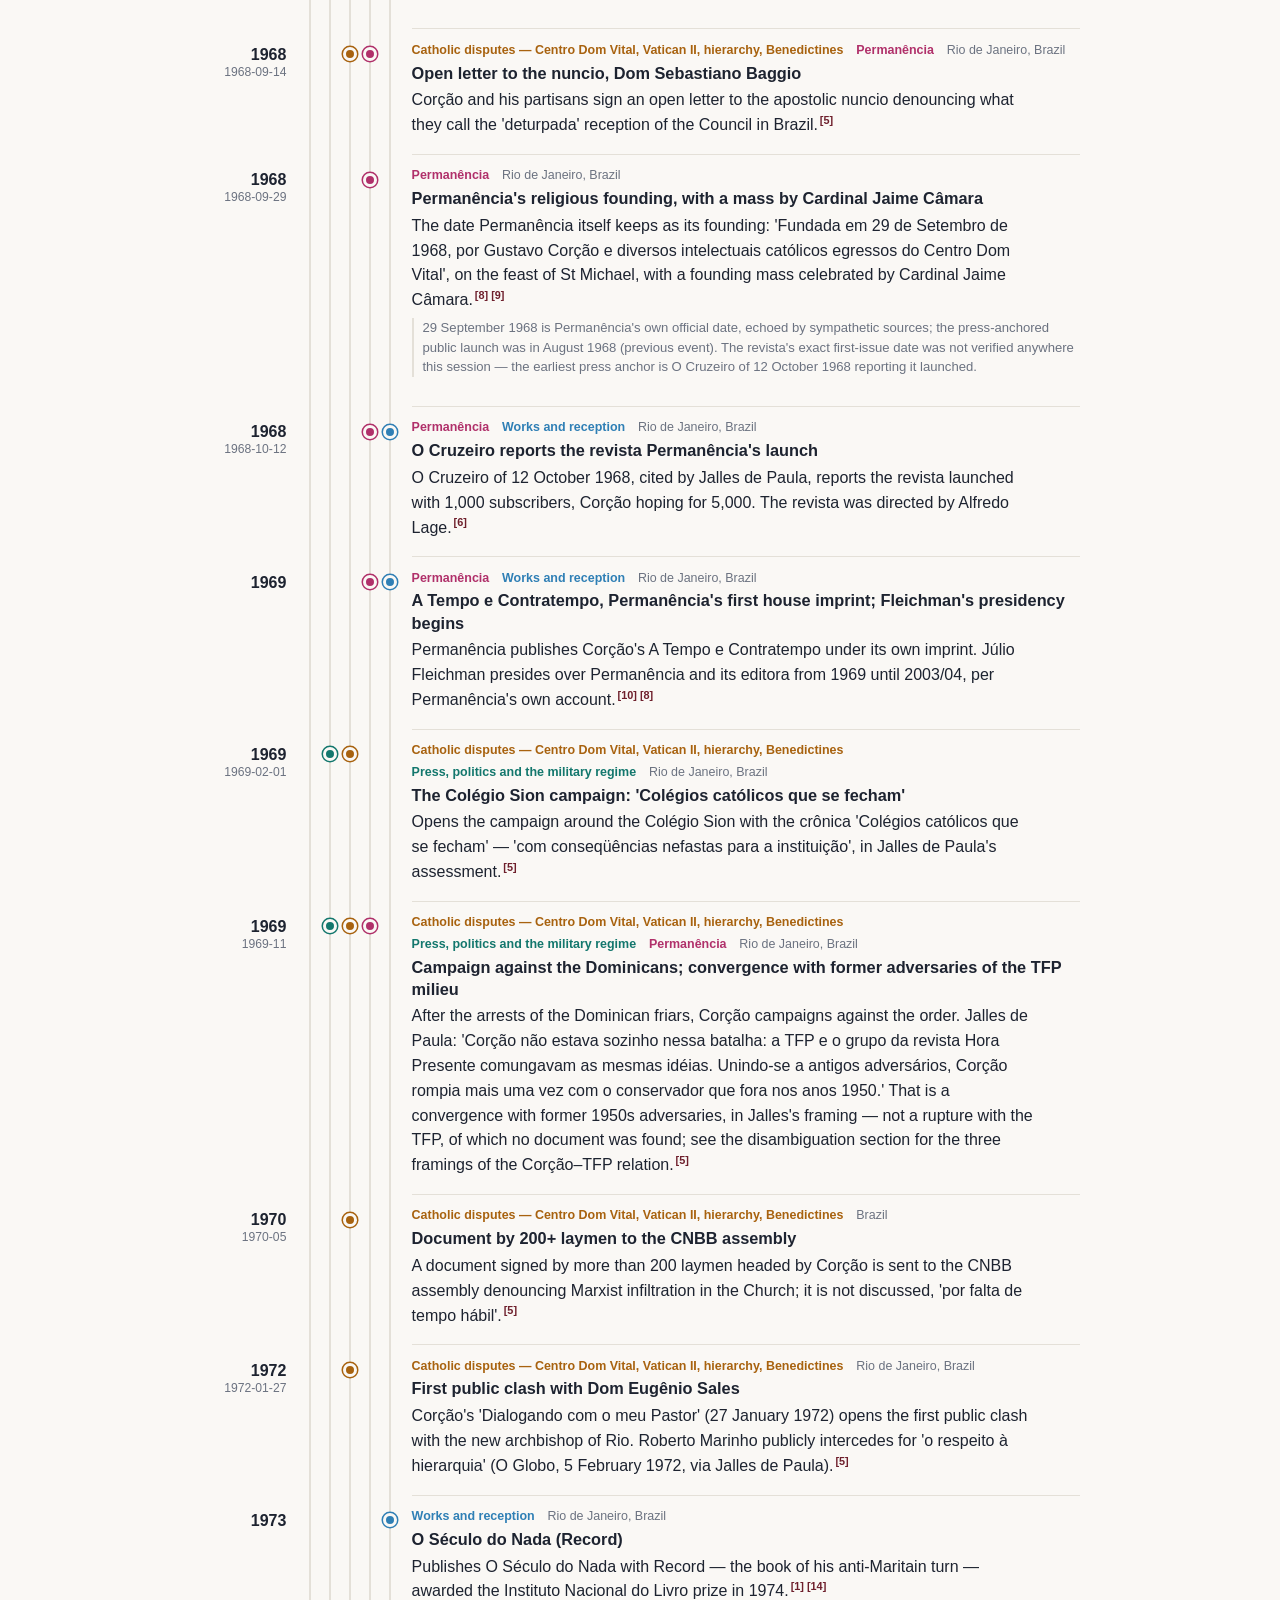
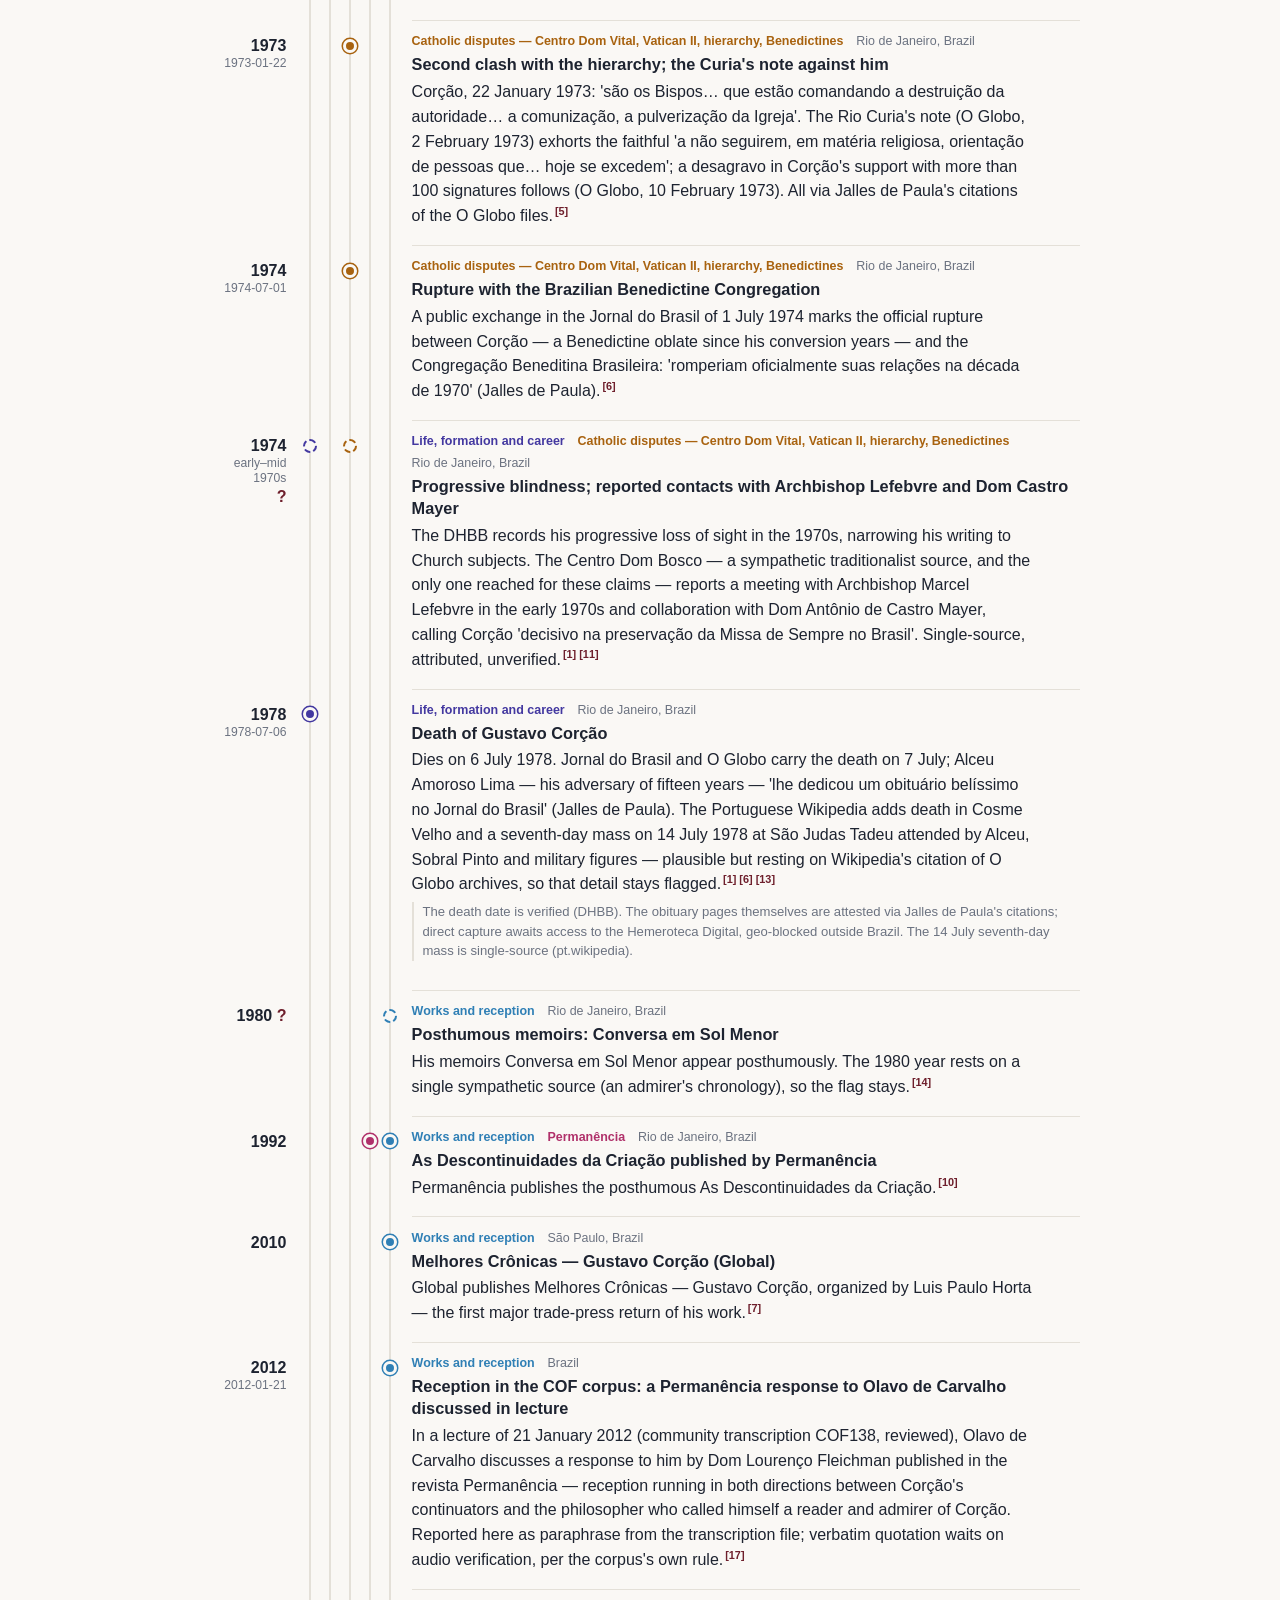
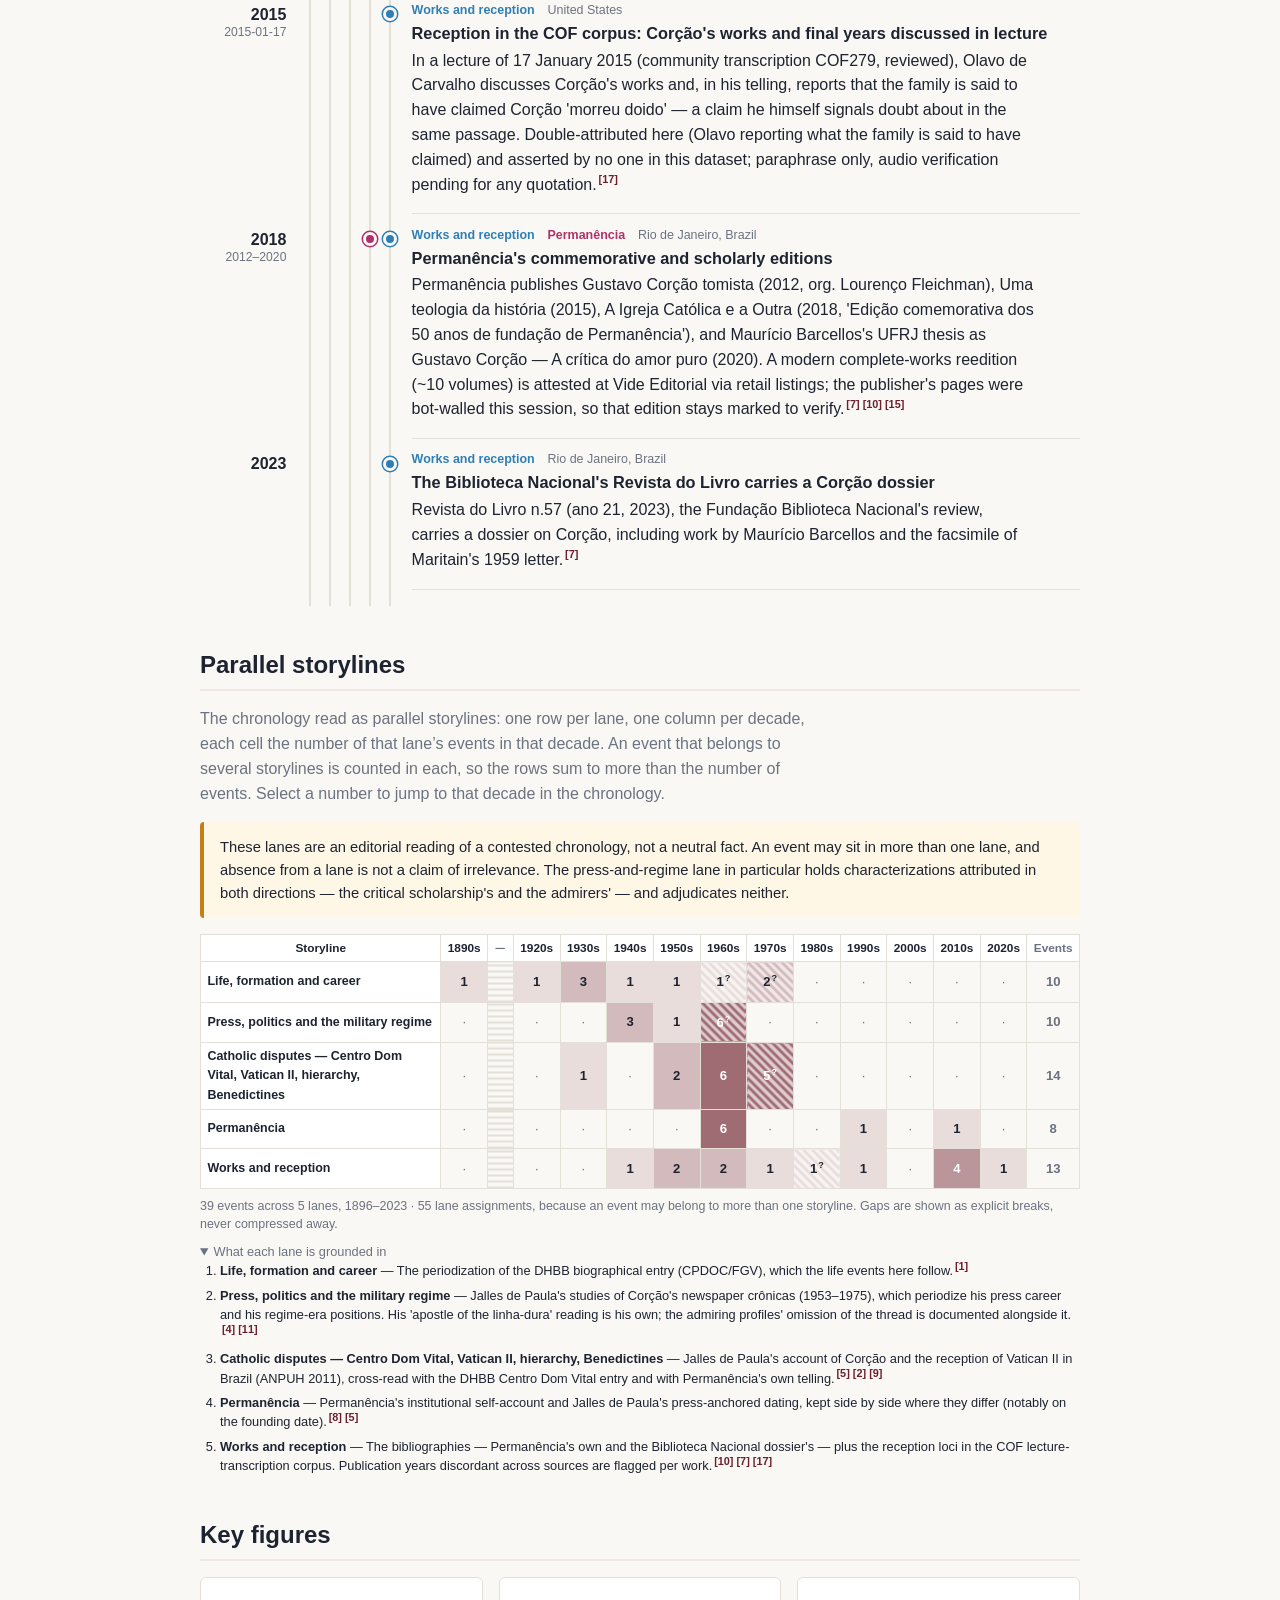
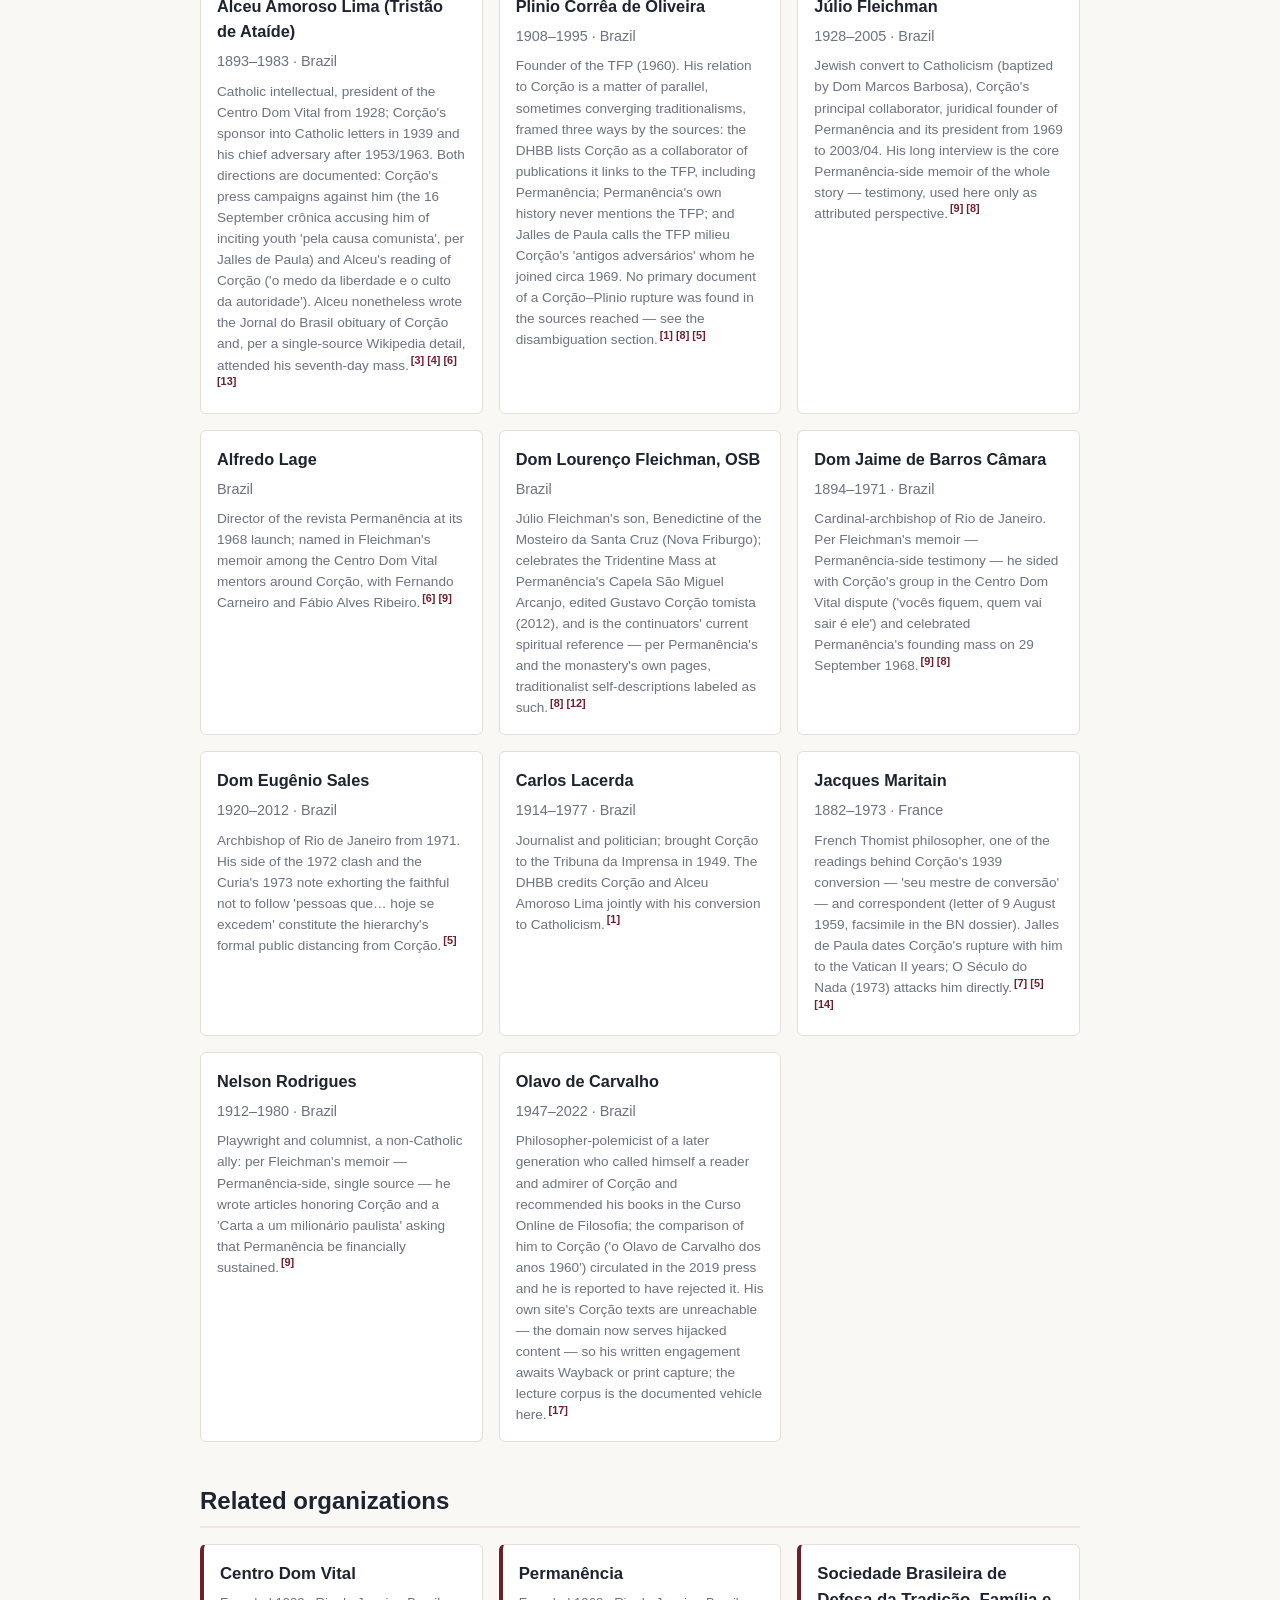
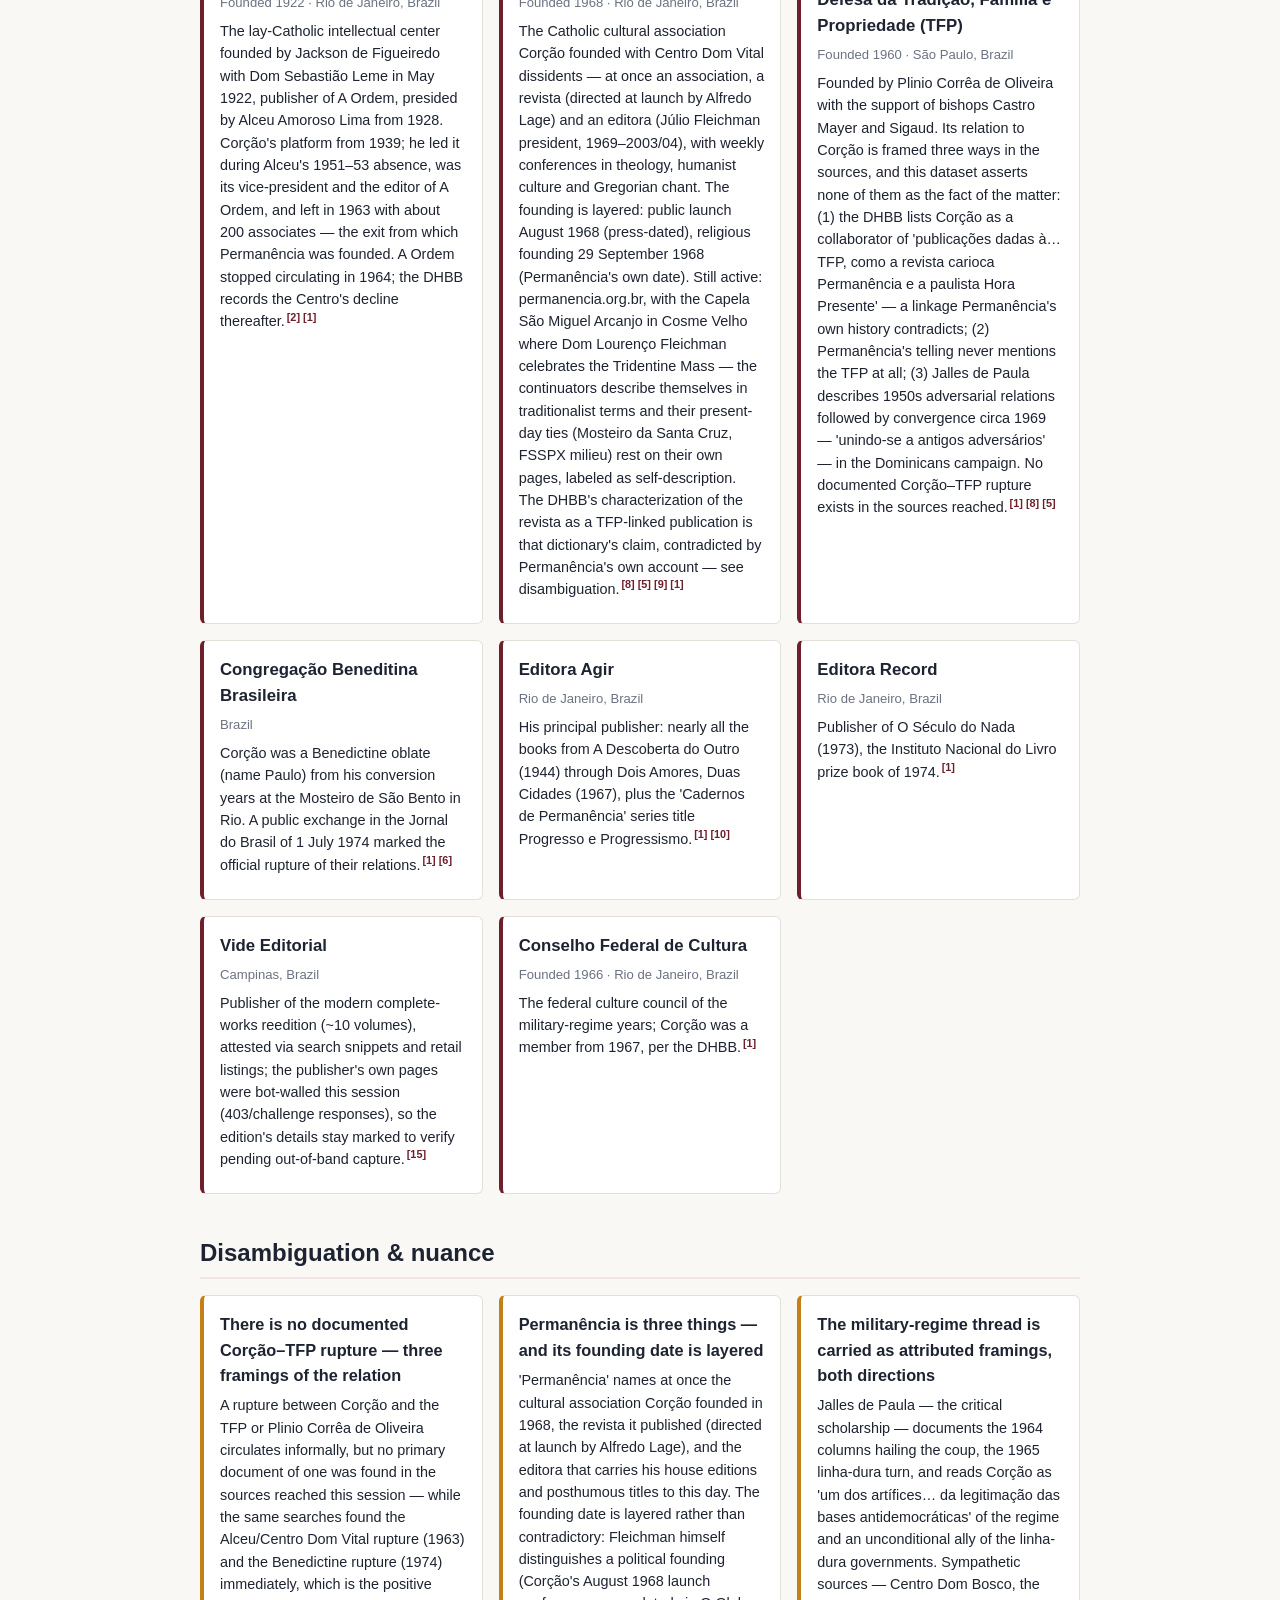
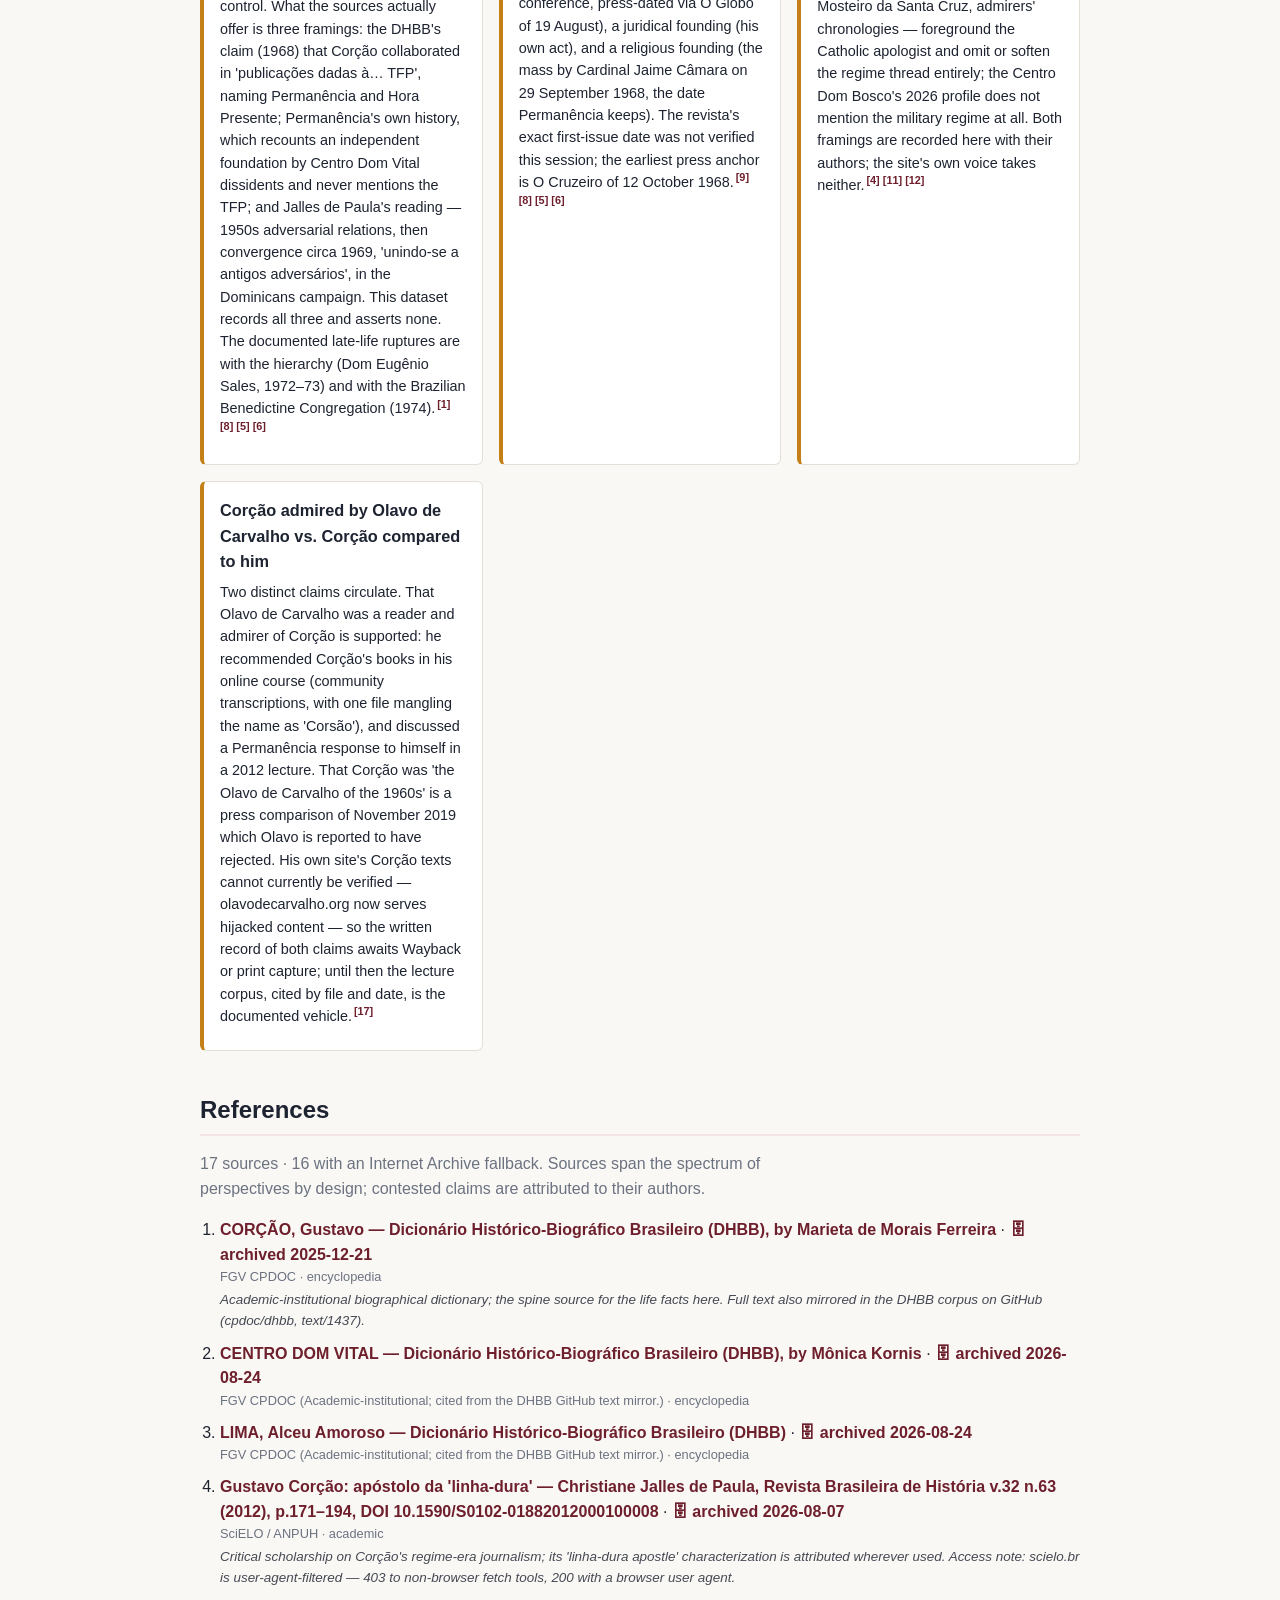
==== commit 1aaa9900: "River ribbon: print each axis year once (core#116) Port of the template fix: axis marks are deduplic" ====
--- a/docs/en/index.html
+++ b/docs/en/index.html
@@ -142,7 +142,7 @@
         <svg class="rv-ribbon" viewBox="-4 0 1008 73" preserveAspectRatio="xMinYMid meet" role="img" aria-label="Overview of all 39 events in 5 storylines; long gaps in the record are drawn as breaks">
           <rect class="rv-row" x="0" y="2" width="1000" height="9"/><rect class="rv-row" x="0" y="13" width="1000" height="9"/><rect class="rv-row" x="0" y="24" width="1000" height="9"/><rect class="rv-row" x="0" y="35" width="1000" height="9"/><rect class="rv-row" x="0" y="46" width="1000" height="9"/><rect class="rv-brk" x="88" y="2" width="4" height="53"><title>2 decades with no recorded events (1900–1919)</title></rect>
           <line class="rv-tick rv-l0" data-i="0" x1="53.3" x2="53.3" y1="3.5" y2="9.5"/><line class="rv-tick rv-l0" data-i="1" x1="102.1" x2="102.1" y1="3.5" y2="9.5"/><line class="rv-tick rv-l0" data-i="2" x1="225.1" x2="225.1" y1="3.5" y2="9.5"/><line class="rv-tick rv-l0" data-i="3" x1="233.3" x2="233.3" y1="3.5" y2="9.5"/><line class="rv-tick rv-l0" data-i="4" x1="257.9" x2="257.9" y1="3.5" y2="9.5"/><line class="rv-tick rv-l2" data-i="4" x1="257.9" x2="257.9" y1="25.5" y2="31.5"/><line class="rv-tick rv-l4" data-i="5" x1="298.9" x2="298.9" y1="47.5" y2="53.5"/><line class="rv-tick rv-l1" data-i="5" x1="298.9" x2="298.9" y1="14.5" y2="20.5"/><line class="rv-tick rv-l1" data-i="6" x1="307.1" x2="307.1" y1="14.5" y2="20.5"/><line class="rv-tick rv-l0" data-i="6" x1="307.1" x2="307.1" y1="3.5" y2="9.5"/><line class="rv-tick rv-l1" data-i="7" x1="339.9" x2="339.9" y1="14.5" y2="20.5"/><line class="rv-tick rv-l4" data-i="8" x1="348.1" x2="348.1" y1="47.5" y2="53.5"/><line class="rv-tick rv-l2" data-i="9" x1="356.3" x2="356.3" y1="25.5" y2="31.5"/><line class="rv-tick rv-l0" data-i="9" x1="356.3" x2="356.3" y1="3.5" y2="9.5"/><line class="rv-tick rv-l1" data-i="10" x1="380.9" x2="380.9" y1="14.5" y2="20.5"/><line class="rv-tick rv-l4" data-i="11" x1="421.9" x2="421.9" y1="47.5" y2="53.5"/><line class="rv-tick rv-l2" data-i="11" x1="421.9" x2="421.9" y1="25.5" y2="31.5"/><line class="rv-tick rv-l2" data-i="12" x1="454.7" x2="454.7" y1="25.5" y2="31.5"/><line class="rv-tick rv-l2" data-i="13" x1="462.9" x2="462.9" y1="25.5" y2="31.5"/><line class="rv-tick rv-l1" data-i="14" x1="462.9" x2="462.9" y1="14.5" y2="20.5"/><line class="rv-tick rv-l1" data-i="15" x1="471.1" x2="471.1" y1="14.5" y2="20.5"/><line class="rv-tick rv-l2" data-i="15" x1="471.1" x2="471.1" y1="25.5" y2="31.5"/><line class="rv-tick rv-l1 rv-u" data-i="16" x1="487.5" x2="487.5" y1="14.5" y2="20.5"/><line class="rv-tick rv-l0 rv-u" data-i="16" x1="487.5" x2="487.5" y1="3.5" y2="9.5"/><line class="rv-tick rv-l1" data-i="17" x1="495.7" x2="495.7" y1="14.5" y2="20.5"/><line class="rv-tick rv-l3" data-i="18" x1="495.7" x2="495.7" y1="36.5" y2="42.5"/><line class="rv-tick rv-l2" data-i="19" x1="495.7" x2="495.7" y1="25.5" y2="31.5"/><line class="rv-tick rv-l3" data-i="19" x1="495.7" x2="495.7" y1="36.5" y2="42.5"/><line class="rv-tick rv-l3" data-i="20" x1="495.7" x2="495.7" y1="36.5" y2="42.5"/><line class="rv-tick rv-l3" data-i="21" x1="495.7" x2="495.7" y1="36.5" y2="42.5"/><line class="rv-tick rv-l4" data-i="21" x1="495.7" x2="495.7" y1="47.5" y2="53.5"/><line class="rv-tick rv-l3" data-i="22" x1="503.9" x2="503.9" y1="36.5" y2="42.5"/><line class="rv-tick rv-l4" data-i="22" x1="503.9" x2="503.9" y1="47.5" y2="53.5"/><line class="rv-tick rv-l2" data-i="23" x1="503.9" x2="503.9" y1="25.5" y2="31.5"/><line class="rv-tick rv-l1" data-i="23" x1="503.9" x2="503.9" y1="14.5" y2="20.5"/><line class="rv-tick rv-l2" data-i="24" x1="503.9" x2="503.9" y1="25.5" y2="31.5"/><line class="rv-tick rv-l1" data-i="24" x1="503.9" x2="503.9" y1="14.5" y2="20.5"/><line class="rv-tick rv-l3" data-i="24" x1="503.9" x2="503.9" y1="36.5" y2="42.5"/><line class="rv-tick rv-l2" data-i="25" x1="512.1" x2="512.1" y1="25.5" y2="31.5"/><line class="rv-tick rv-l2" data-i="26" x1="528.5" x2="528.5" y1="25.5" y2="31.5"/><line class="rv-tick rv-l4" data-i="27" x1="536.7" x2="536.7" y1="47.5" y2="53.5"/><line class="rv-tick rv-l2" data-i="28" x1="536.7" x2="536.7" y1="25.5" y2="31.5"/><line class="rv-tick rv-l2" data-i="29" x1="544.9" x2="544.9" y1="25.5" y2="31.5"/><line class="rv-tick rv-l0 rv-u" data-i="30" x1="544.9" x2="544.9" y1="3.5" y2="9.5"/><line class="rv-tick rv-l2 rv-u" data-i="30" x1="544.9" x2="544.9" y1="25.5" y2="31.5"/><line class="rv-tick rv-l0" data-i="31" x1="577.7" x2="577.7" y1="3.5" y2="9.5"/><line class="rv-tick rv-l4 rv-u" data-i="32" x1="594.1" x2="594.1" y1="47.5" y2="53.5"/><line class="rv-tick rv-l4" data-i="33" x1="692.5" x2="692.5" y1="47.5" y2="53.5"/><line class="rv-tick rv-l3" data-i="33" x1="692.5" x2="692.5" y1="36.5" y2="42.5"/><line class="rv-tick rv-l4" data-i="34" x1="840.1" x2="840.1" y1="47.5" y2="53.5"/><line class="rv-tick rv-l4" data-i="35" x1="856.5" x2="856.5" y1="47.5" y2="53.5"/><line class="rv-tick rv-l4" data-i="36" x1="881.1" x2="881.1" y1="47.5" y2="53.5"/><line class="rv-tick rv-l4" data-i="37" x1="905.7" x2="905.7" y1="47.5" y2="53.5"/><line class="rv-tick rv-l3" data-i="37" x1="905.7" x2="905.7" y1="36.5" y2="42.5"/><line class="rv-tick rv-l4" data-i="38" x1="946.7" x2="946.7" y1="47.5" y2="53.5"/>
-          <text class="rv-axis" x="0" y="70" text-anchor="start">1896</text><text class="rv-axis" x="82" y="70" text-anchor="end">1896</text><text class="rv-axis" x="98" y="70" text-anchor="start">1920</text><text class="rv-axis" x="1000" y="70" text-anchor="end">2023</text><rect class="rv-win" x="0" y="0" width="0" height="57"/>
+          <text class="rv-axis" x="0" y="70" text-anchor="start">1896</text><text class="rv-axis" x="98" y="70" text-anchor="start">1920</text><text class="rv-axis" x="1000" y="70" text-anchor="end">2023</text><rect class="rv-win" x="0" y="0" width="0" height="57"/>
         </svg>
       </div>
       <ol class="rv-list" style="--lanes:5">
--- a/docs/styles.css
+++ b/docs/styles.css
@@ -636,3 +636,57 @@
   .rv-e[hidden] { display: grid; }
   .rv-card { animation: none; }
 }
+
+/* ---------------------------------------------------------------------------
+   Dark mode (core#113): follows the reader's system setting; the light page
+   is untouched. A self-contained block, appended last, so it layers over any
+   site's copy of the stylesheet: it redefines the base tokens and restates
+   only the rules that hard-code a light colour. The site accent is a dark
+   hue, so wherever it is TEXT it is lifted to --accent-hi; where it is a fill
+   it stays the accent. Screen only: print keeps the light page.
+   --------------------------------------------------------------------------- */
+@media screen and (prefers-color-scheme: dark) {
+  :root {
+    color-scheme: dark;
+    --bg: #121418; --surface: #1a1d23; --ink: #e4e6ea; --muted: #9ba2ae; --line: #2d313a;
+    --accent-hi: color-mix(in srgb, var(--accent) 45%, #ffffff);
+    --accent-soft: color-mix(in srgb, var(--accent) 26%, #1a1d23);
+    --accent-dark: var(--accent-hi);
+    --card: var(--surface);
+  }
+  .site-header { background: linear-gradient(135deg, color-mix(in srgb, var(--accent) 45%, #000000), var(--accent)); }
+  .site-nav { background: #0d0f13; box-shadow: 0 1px 0 var(--line); }
+  a { color: var(--accent-hi); }
+  .site-nav a { color: #e8e6e1; }
+  .facts dt, .flag, .related-link a, sup.cite a, ol.references a, .archive-link:hover,
+  .lang-switch a:hover, .lang-switch .lang-current, .party-link a { color: var(--accent-hi); }
+  .glossary-link { color: var(--accent-hi); border-bottom-color: var(--accent-hi); }
+  .notice-attribution { background: #2a2416; }
+  .i18n-disclaimer { background: #2a2416; border-bottom-color: #4a3d1f; color: #e3cf8f; }
+  table.meetings thead th { background: #0d0f13; }
+  table.meetings tbody tr:nth-child(even) { background: #16191e; }
+  .site-footer code { background: #262a31; }
+  .lineage-branch.lineage-separate { background: #211d14; }
+  .lineage-separate .tree-status { color: #e7c58a; background: #3a2f18; }
+  .tree-edge-label { background: #23262d; }
+  .nc-track { background: #262a31; }
+  .latam-bg { fill: #2a2e36; stroke: #121418; }
+  .latam-c { fill: #353a44; stroke: #121418; }
+  .latam-c.map-t1, .atlas-swatch.map-t1 { fill: color-mix(in srgb, var(--accent) 70%, #2a2e36); background: color-mix(in srgb, var(--accent) 70%, #2a2e36); }
+  .latam-c.map-t2, .atlas-swatch.map-t2 { fill: color-mix(in srgb, var(--accent) 45%, #2a2e36); background: color-mix(in srgb, var(--accent) 45%, #2a2e36); }
+  .latam-c.map-t3, .atlas-swatch.map-t3 { fill: color-mix(in srgb, var(--accent) 25%, #2a2e36); background: color-mix(in srgb, var(--accent) 25%, #2a2e36); }
+  .atlas-swatch { background: #353a44; }
+  .sw-has-unverified { background-image: repeating-linear-gradient(45deg, rgba(18,20,24,.55) 0 3px, transparent 3px 6px); }
+  .al-tab[aria-selected="true"] { color: #121418; }
+  .al-favourable .al-node-status, .al-favourable .al-status { color: #7fd1a0; }
+  .al-negative .al-node-status, .al-negative .al-status { color: #f0a0ab; }
+  .al-inconclusive .al-node-status, .al-inconclusive .al-status,
+  .al-reported-undocumented .al-node-status, .al-reported-undocumented .al-status { color: #e3c77a; }
+  .al-pending .al-node-status, .al-pending .al-status { color: #8cc8e6; }
+  .al-adjacent .al-node-status, .al-adjacent .al-status { color: #c3a9e8; }
+  .rv-l0 { --c: var(--accent-hi); }
+  .rv-lanes .rv-l0 { --c: #9d93ff; }
+  .rv-l1 { --c: #4fc4b5; } .rv-l2 { --c: #e3a24f; } .rv-l3 { --c: #f07aa8; }
+  .rv-l4 { --c: #6fb4e8; } .rv-l5 { --c: #a8c25a; } .rv-l6 { --c: #d49a7e; } .rv-l7 { --c: #a3adbb; }
+  .rv-win { fill: var(--accent-hi); stroke: var(--accent-hi); }
+}
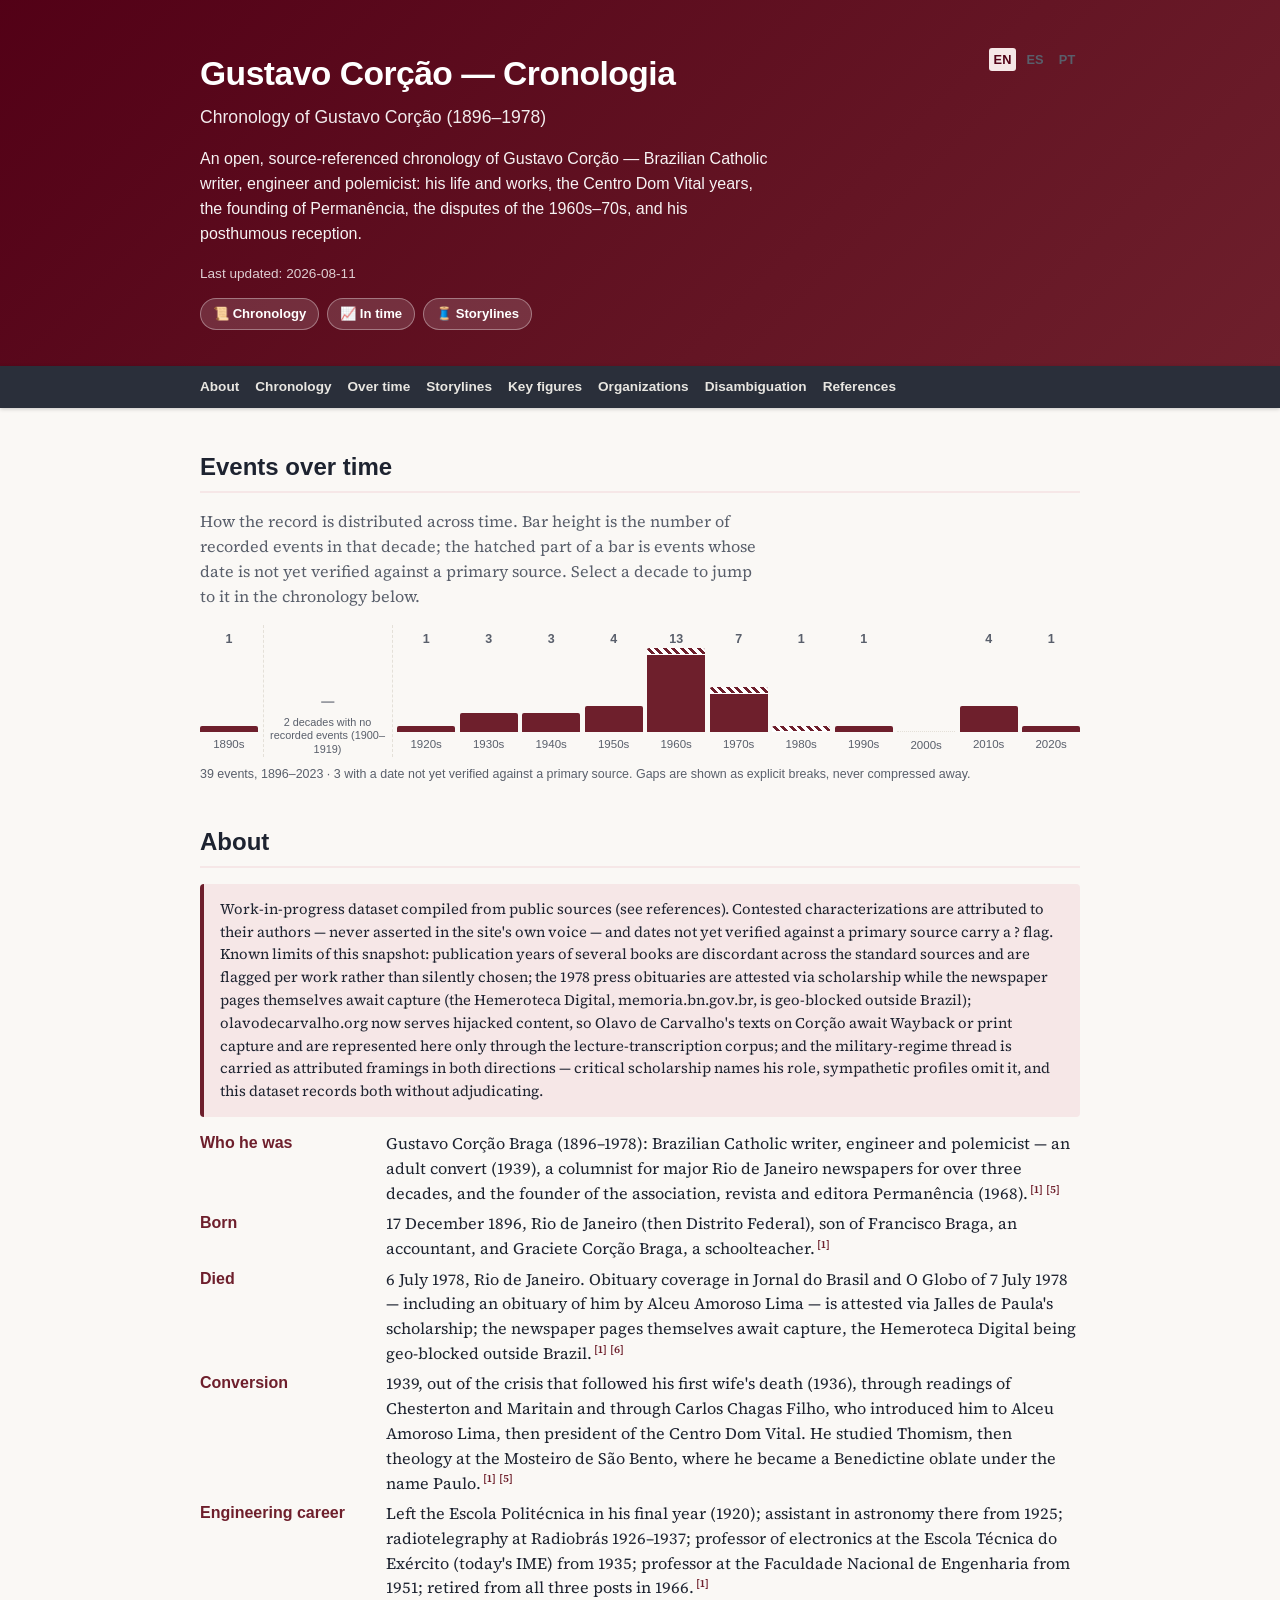
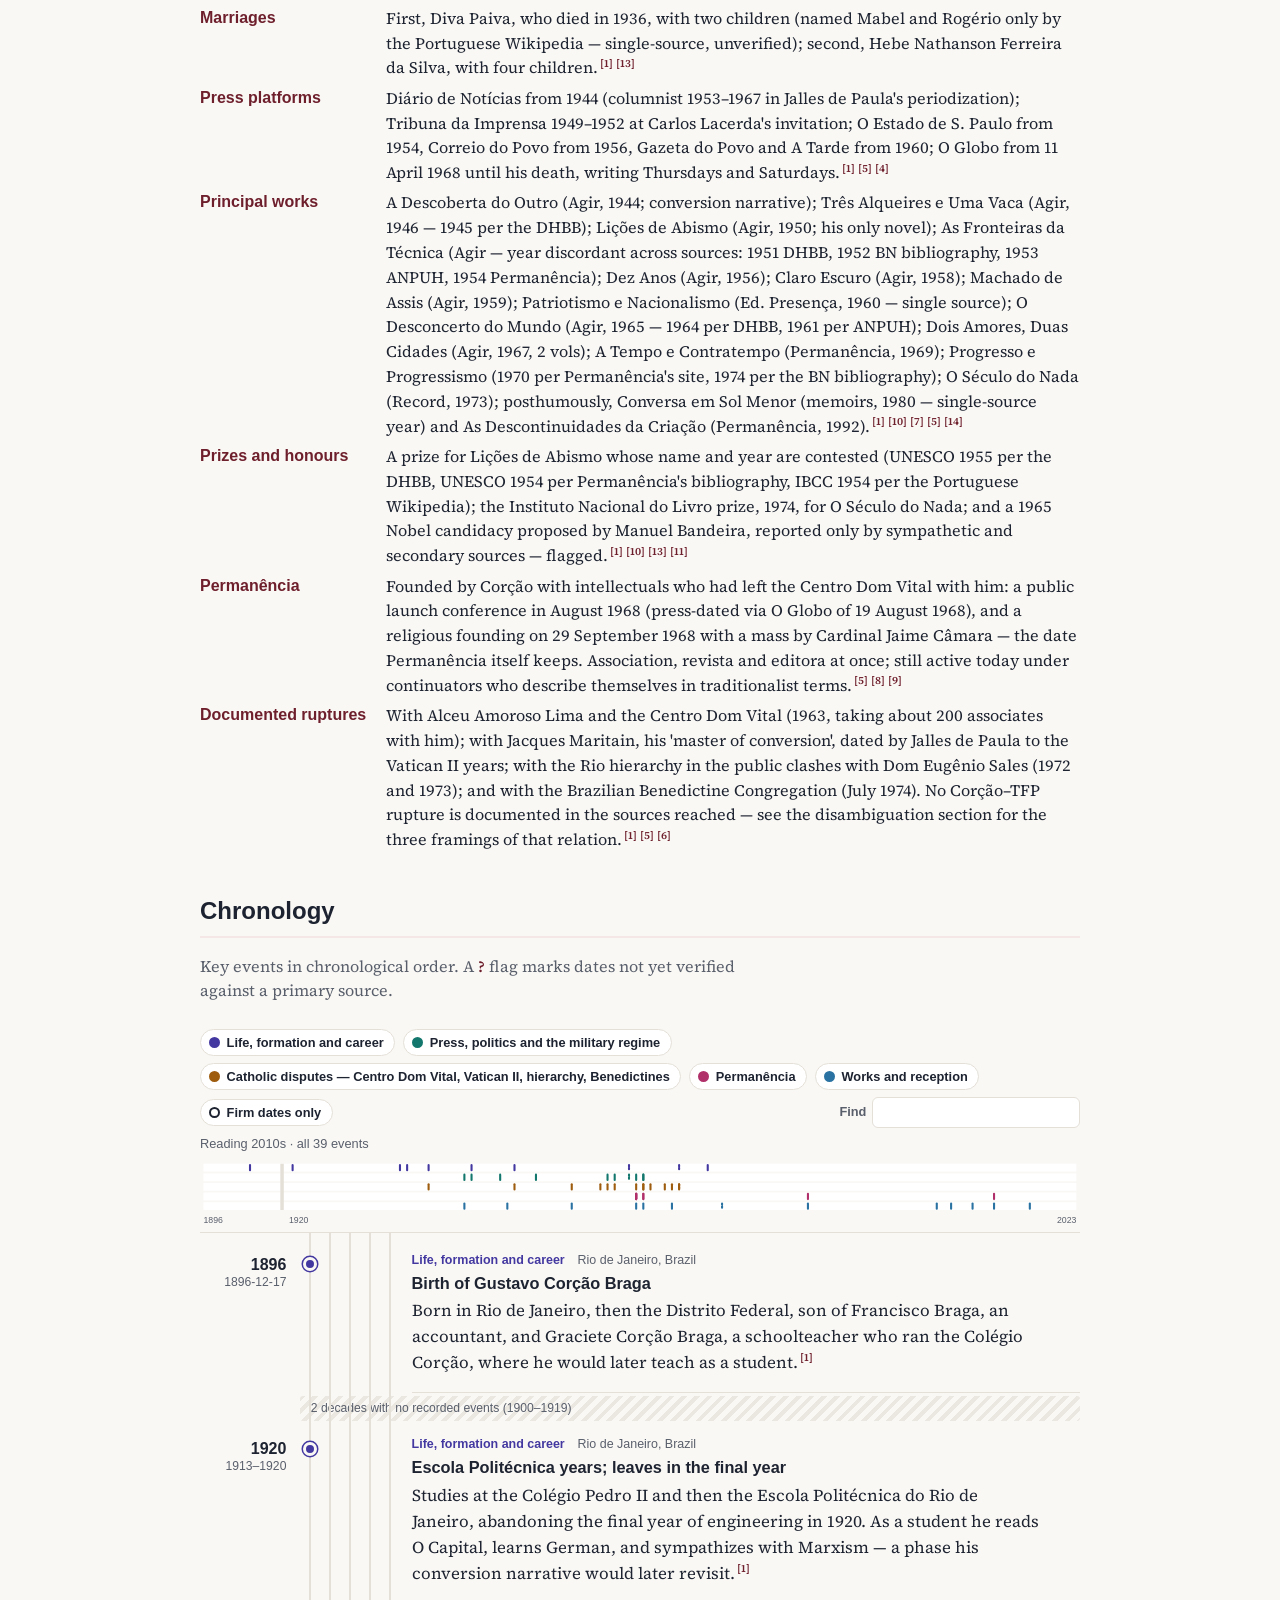
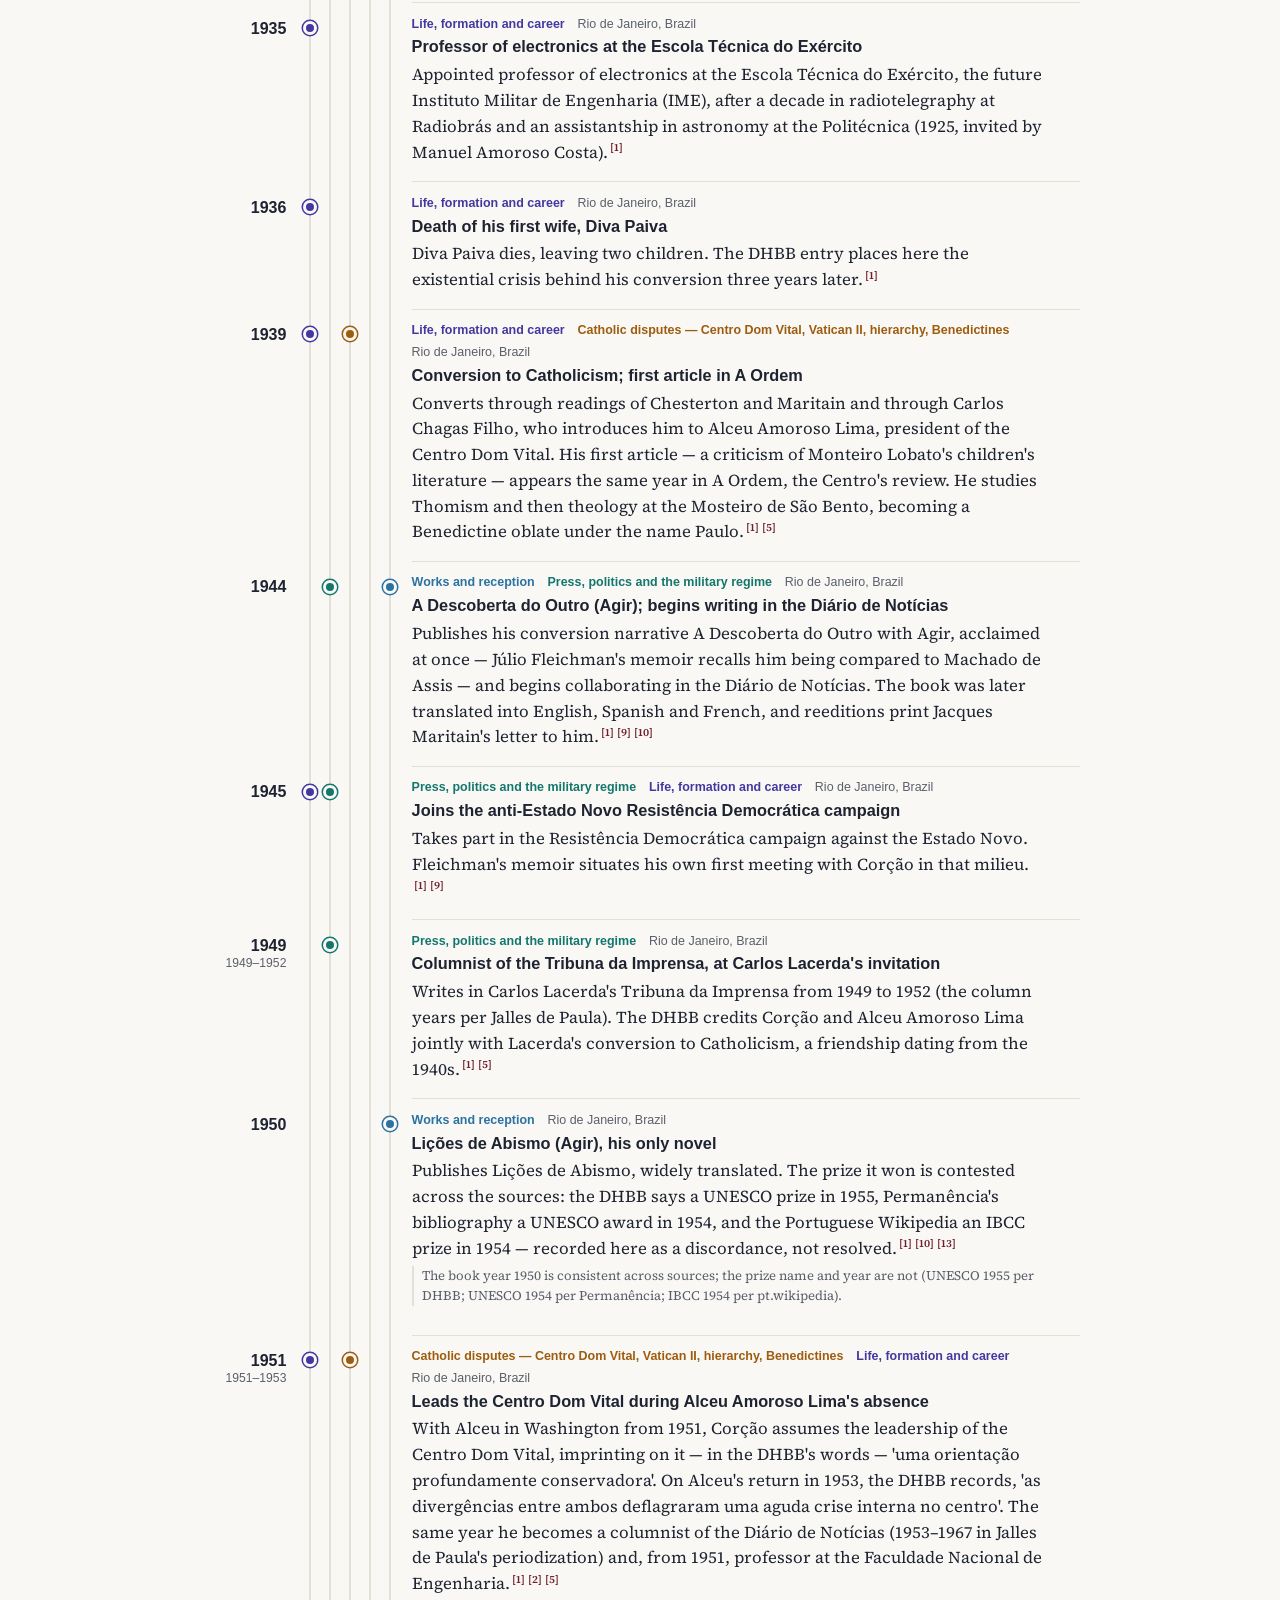
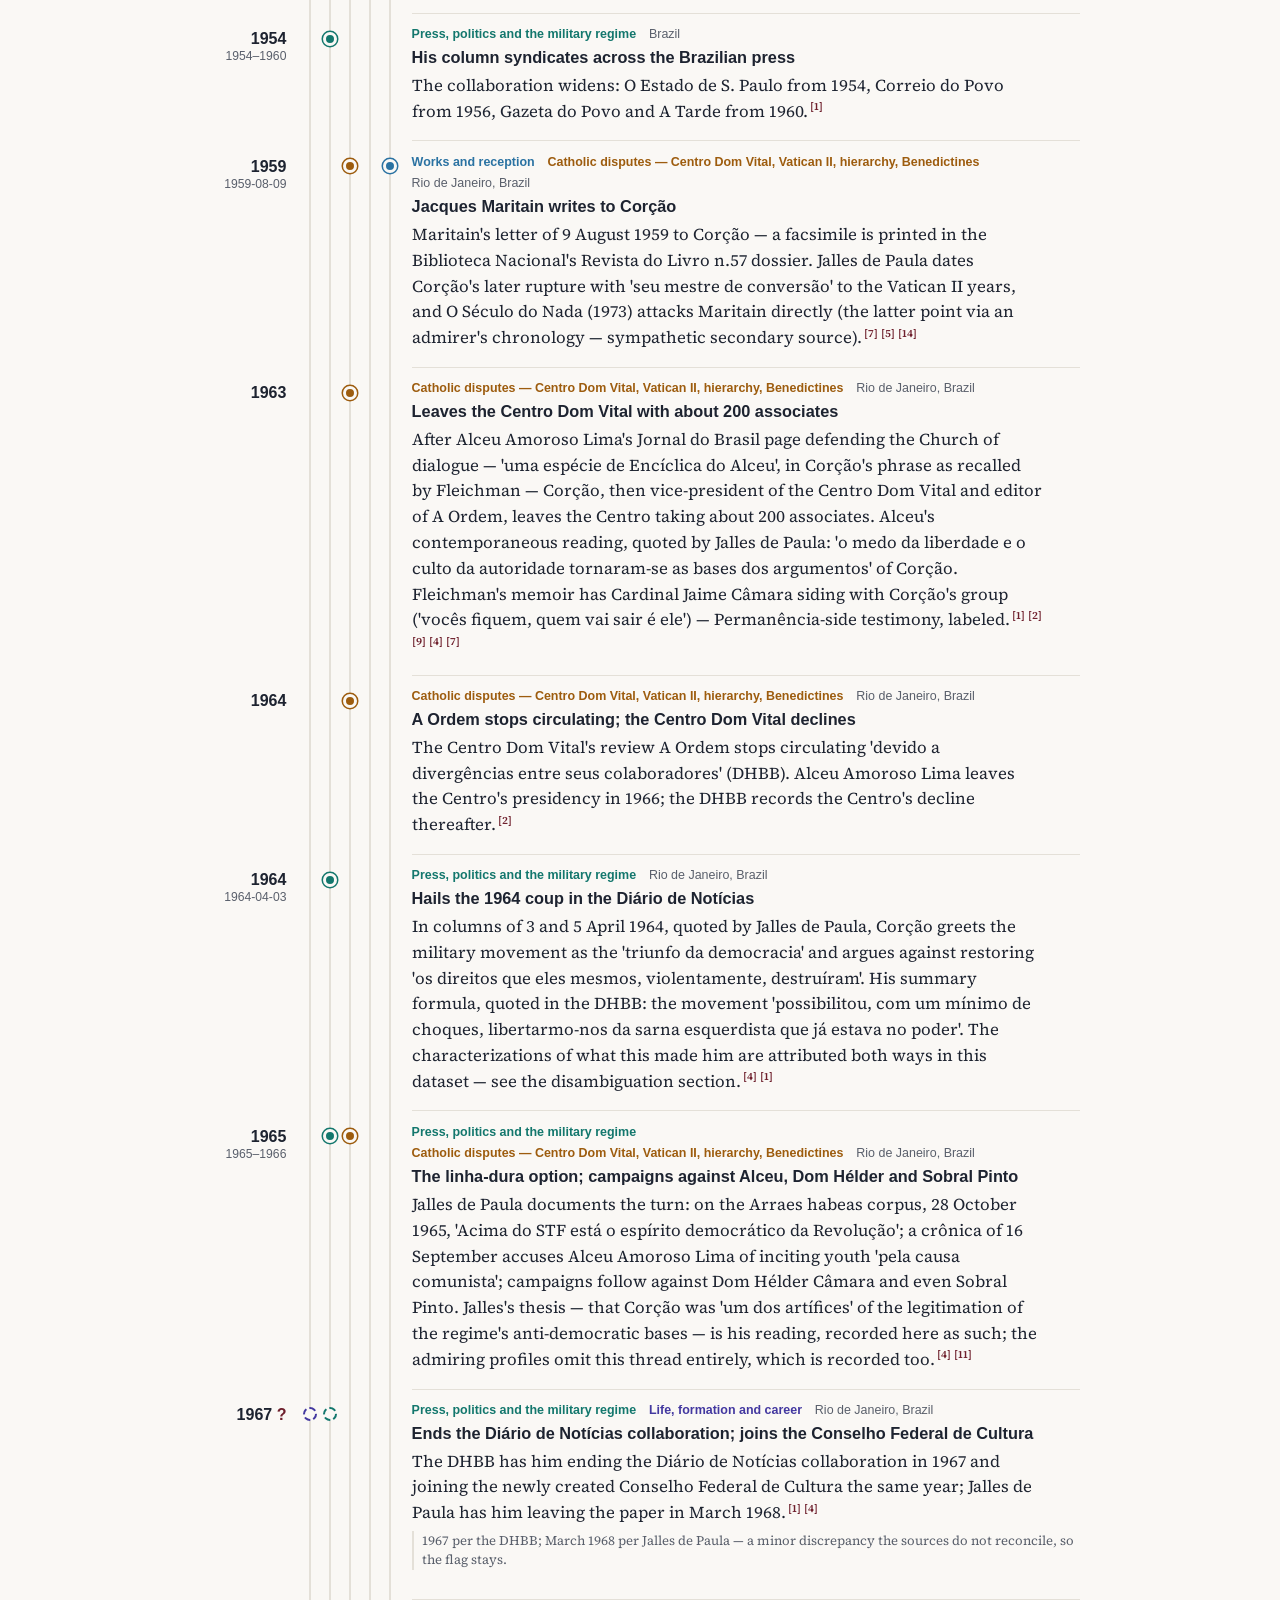
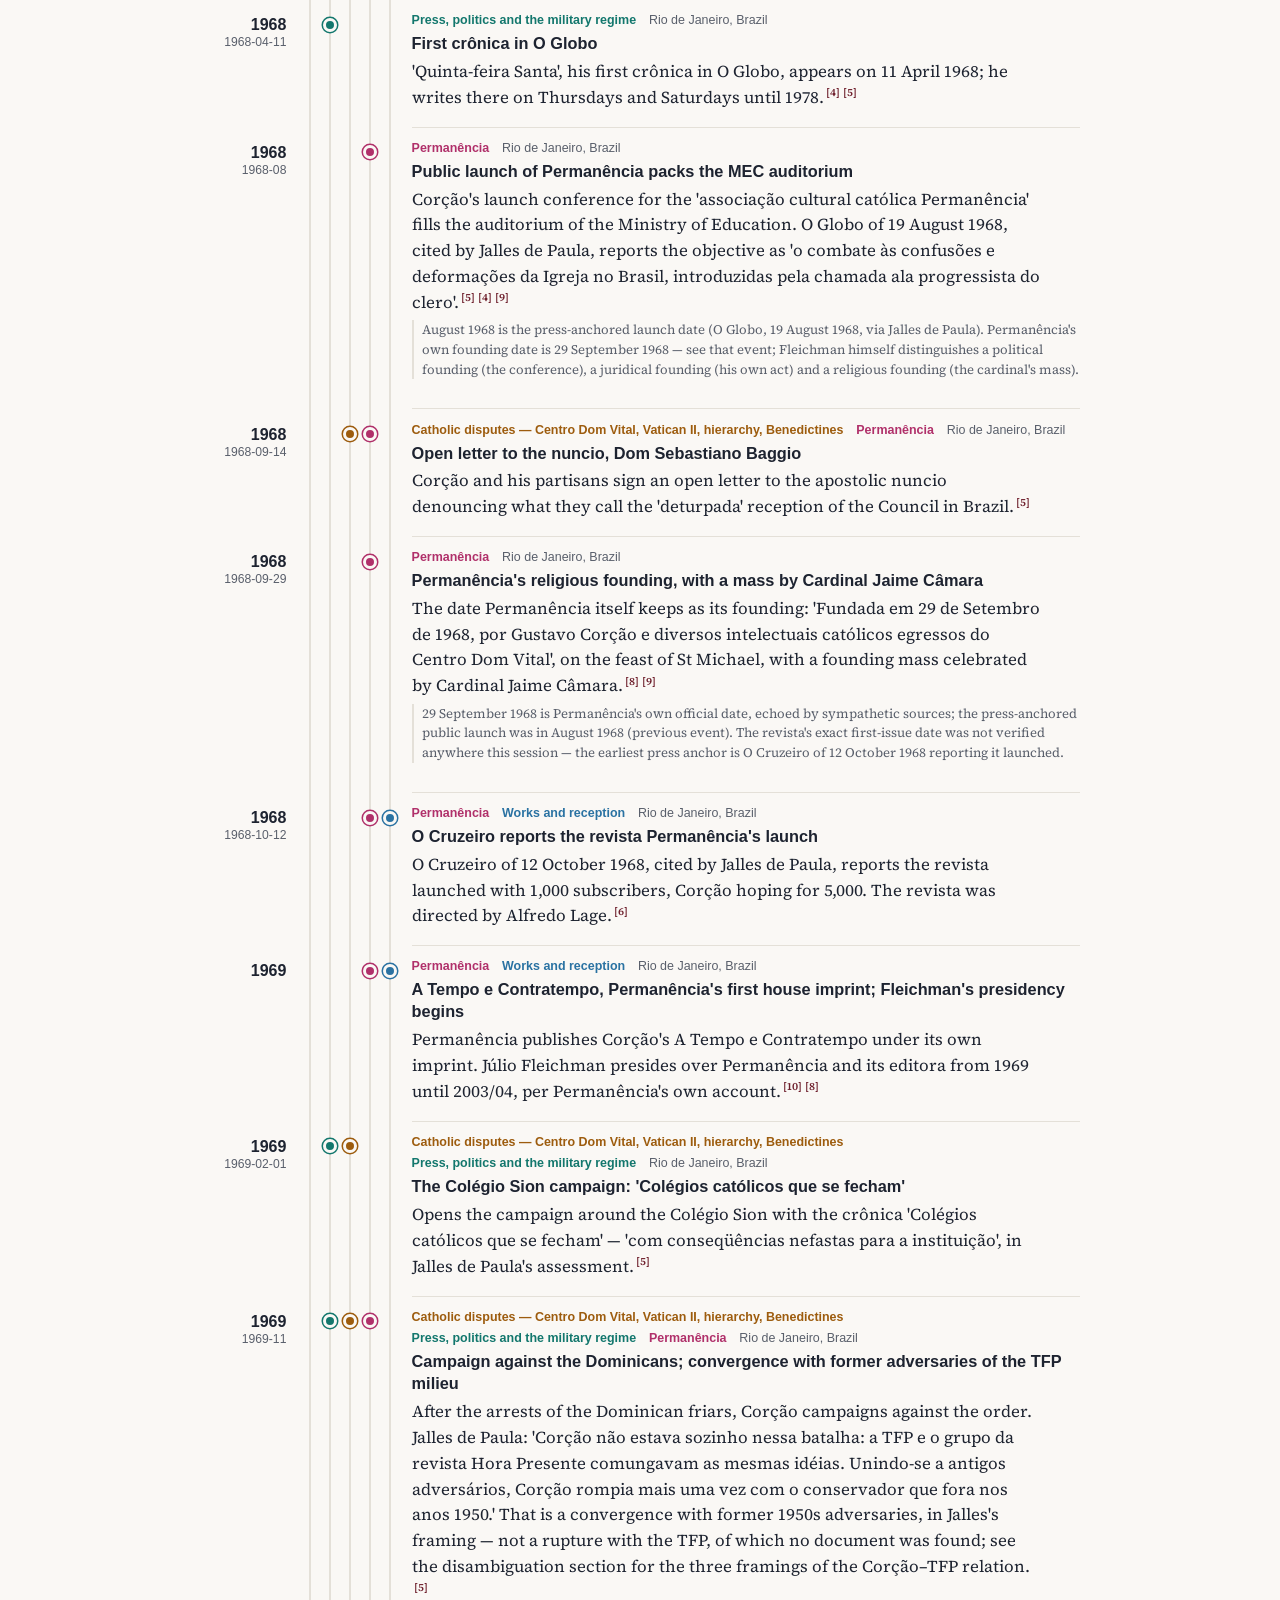
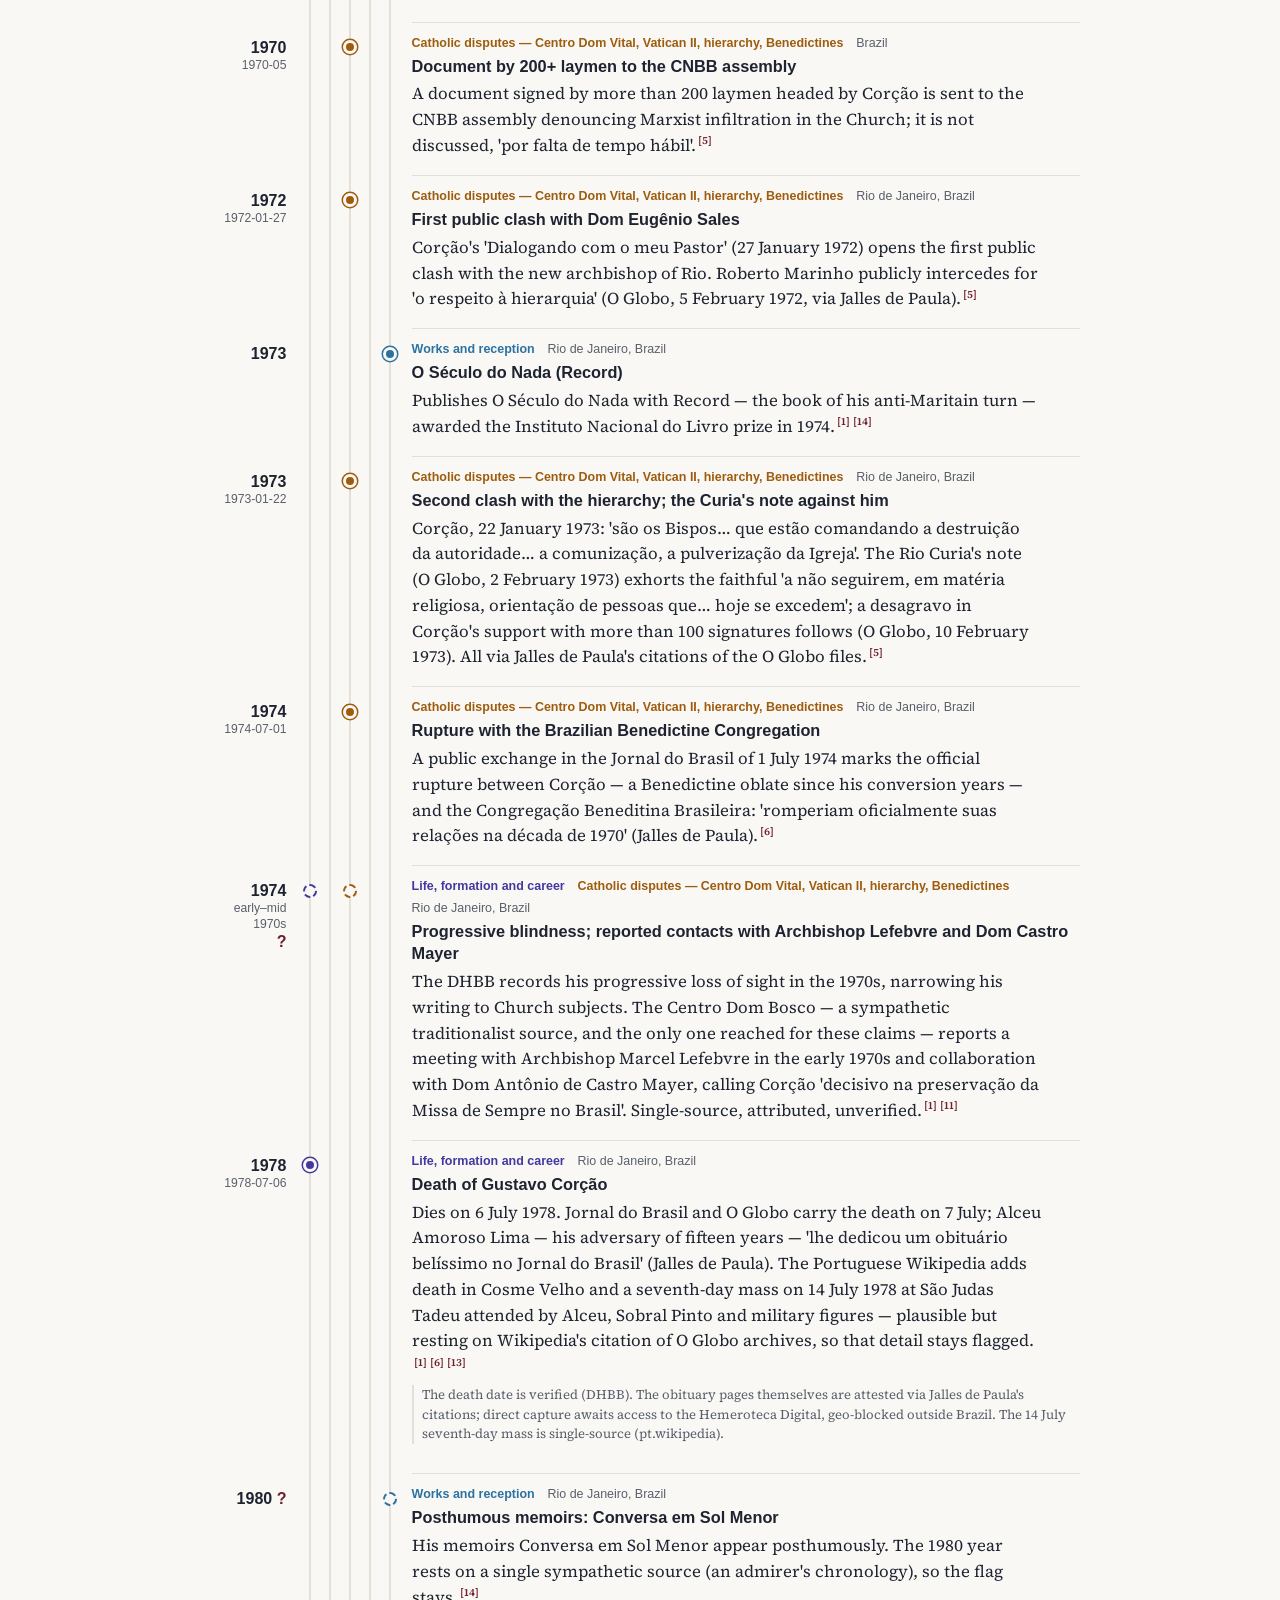
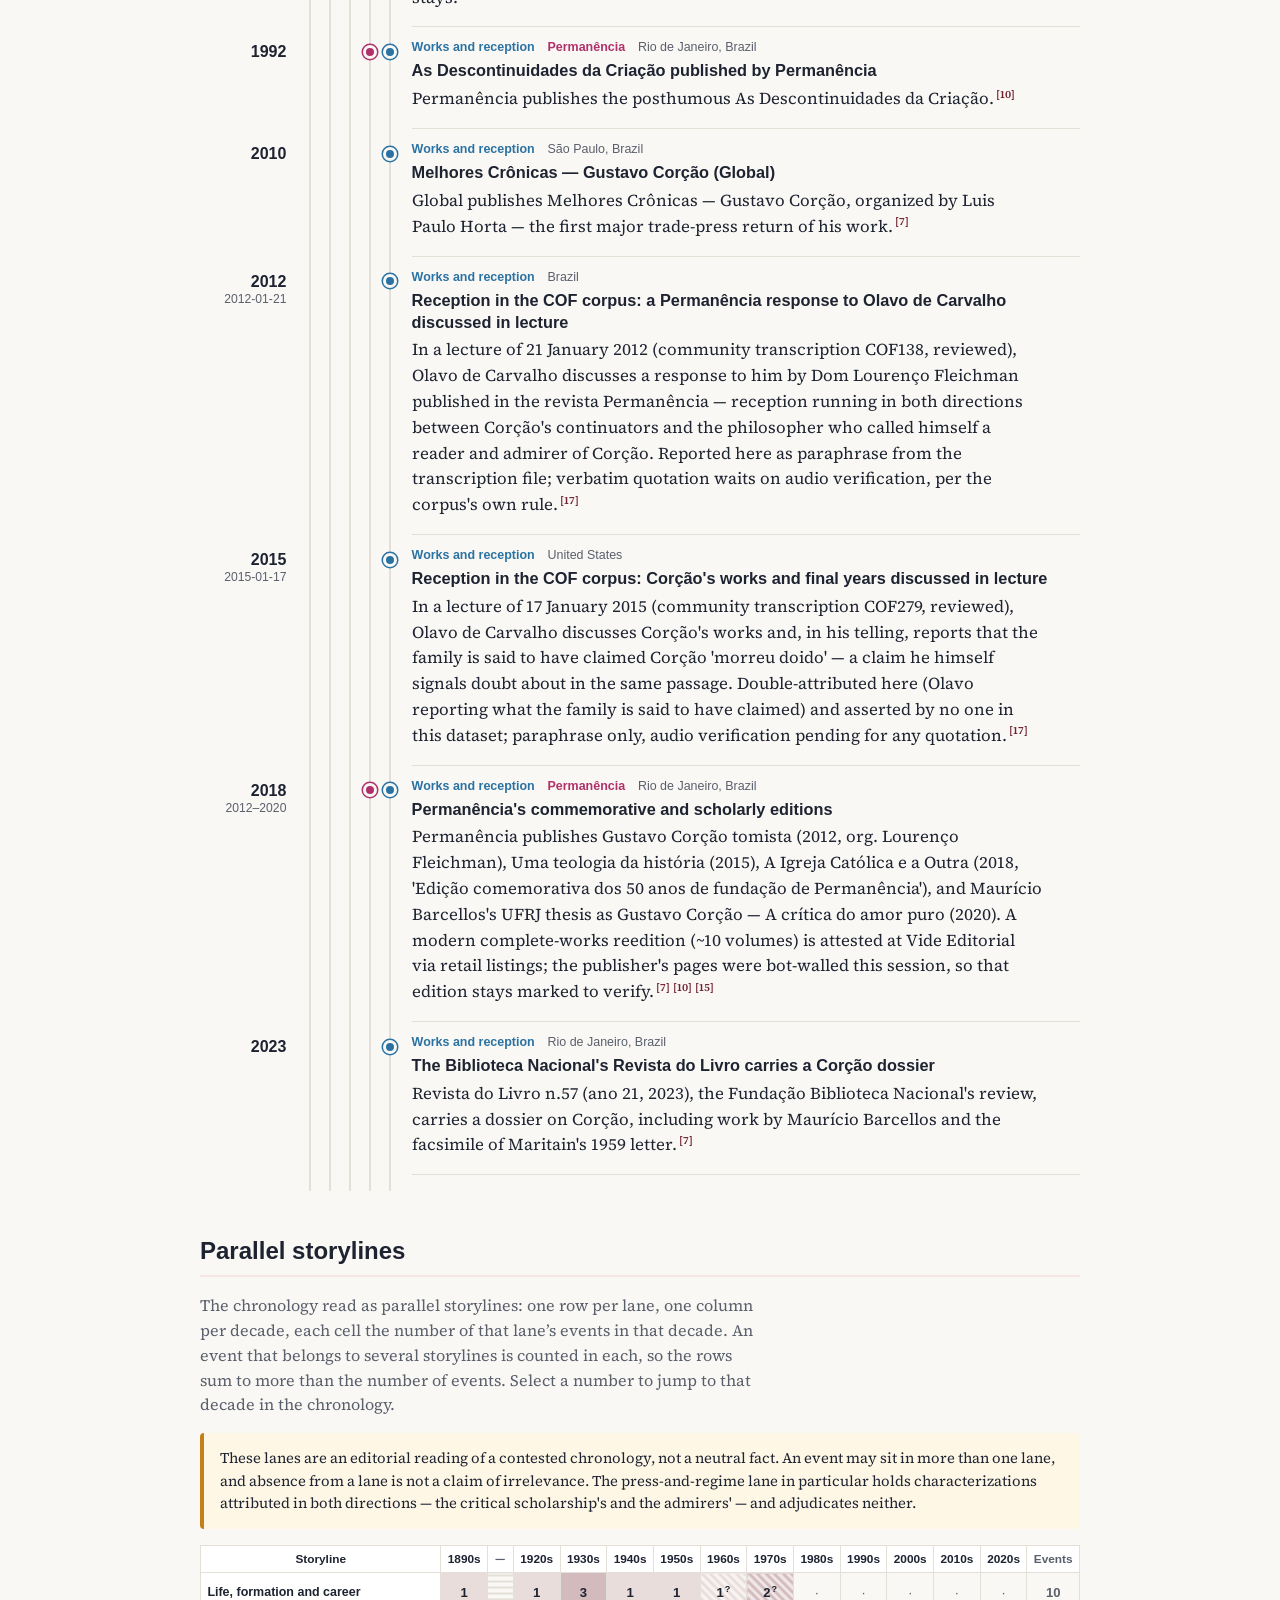
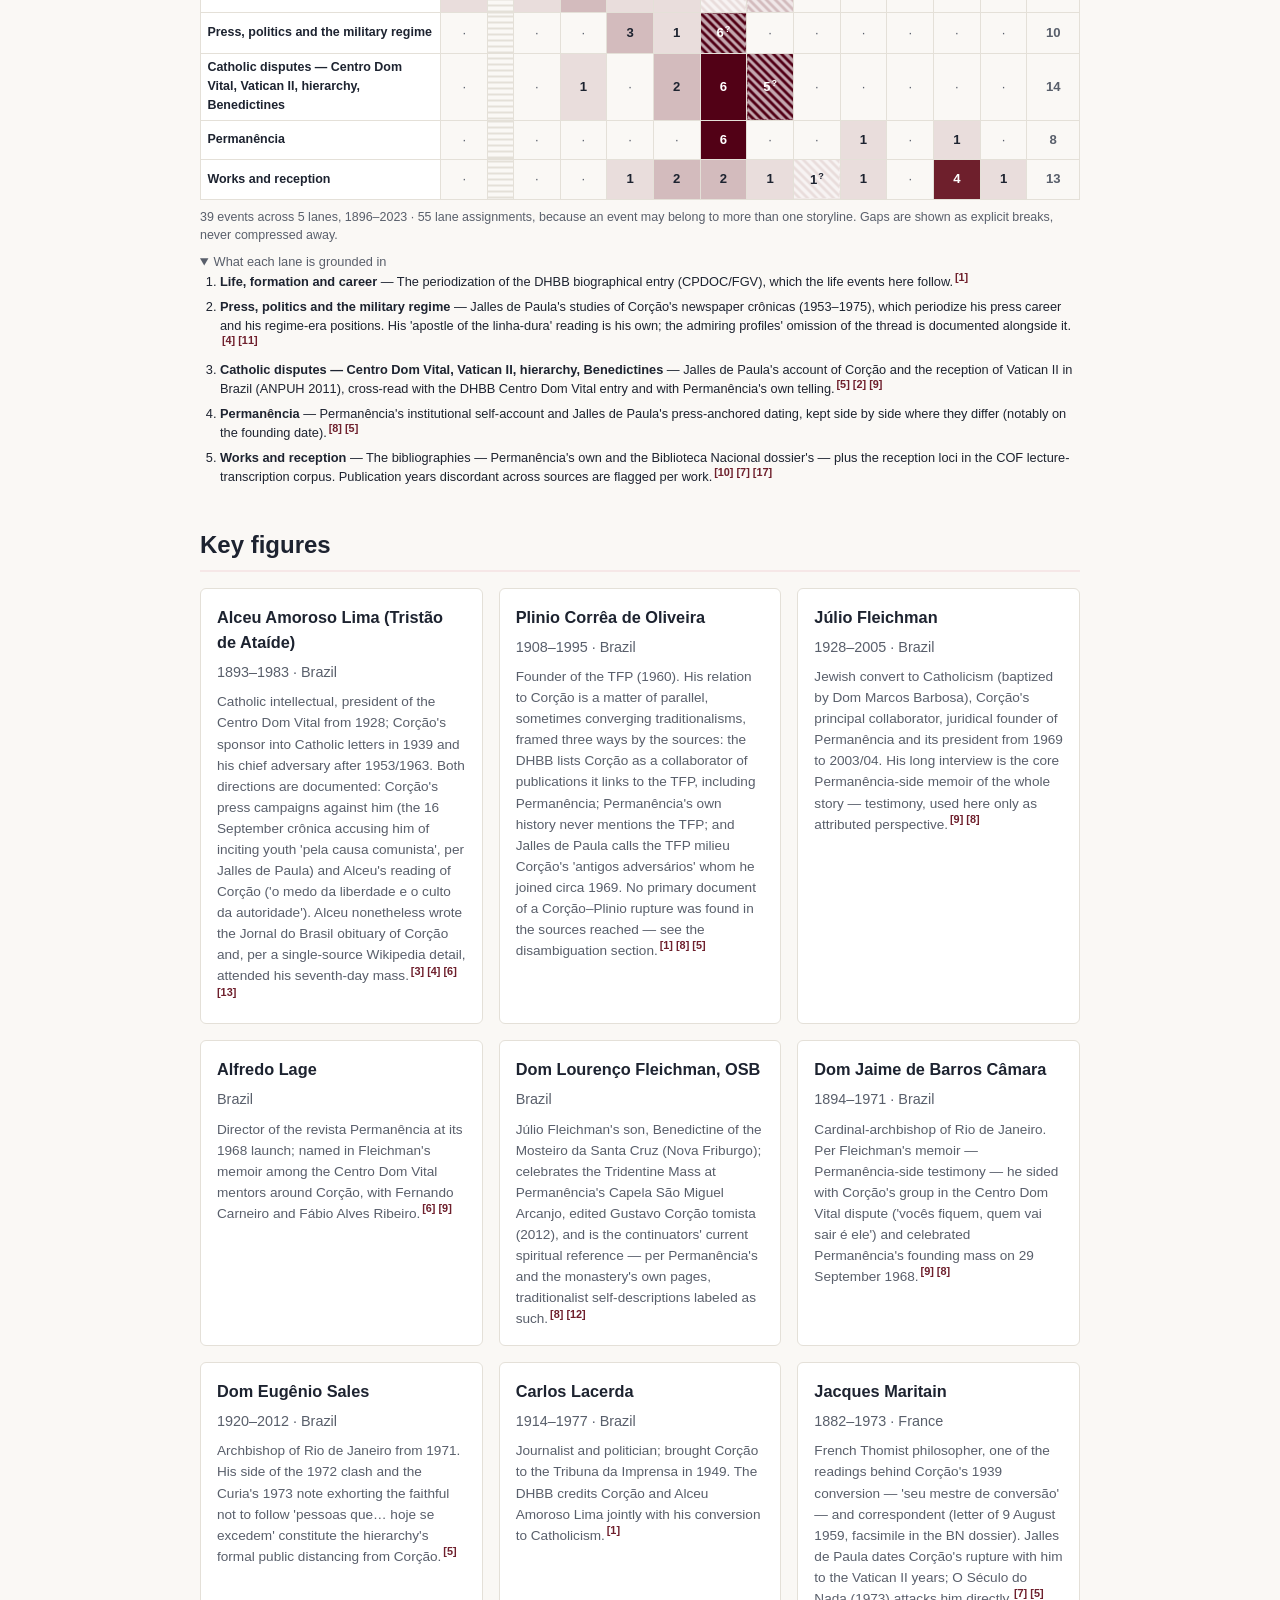
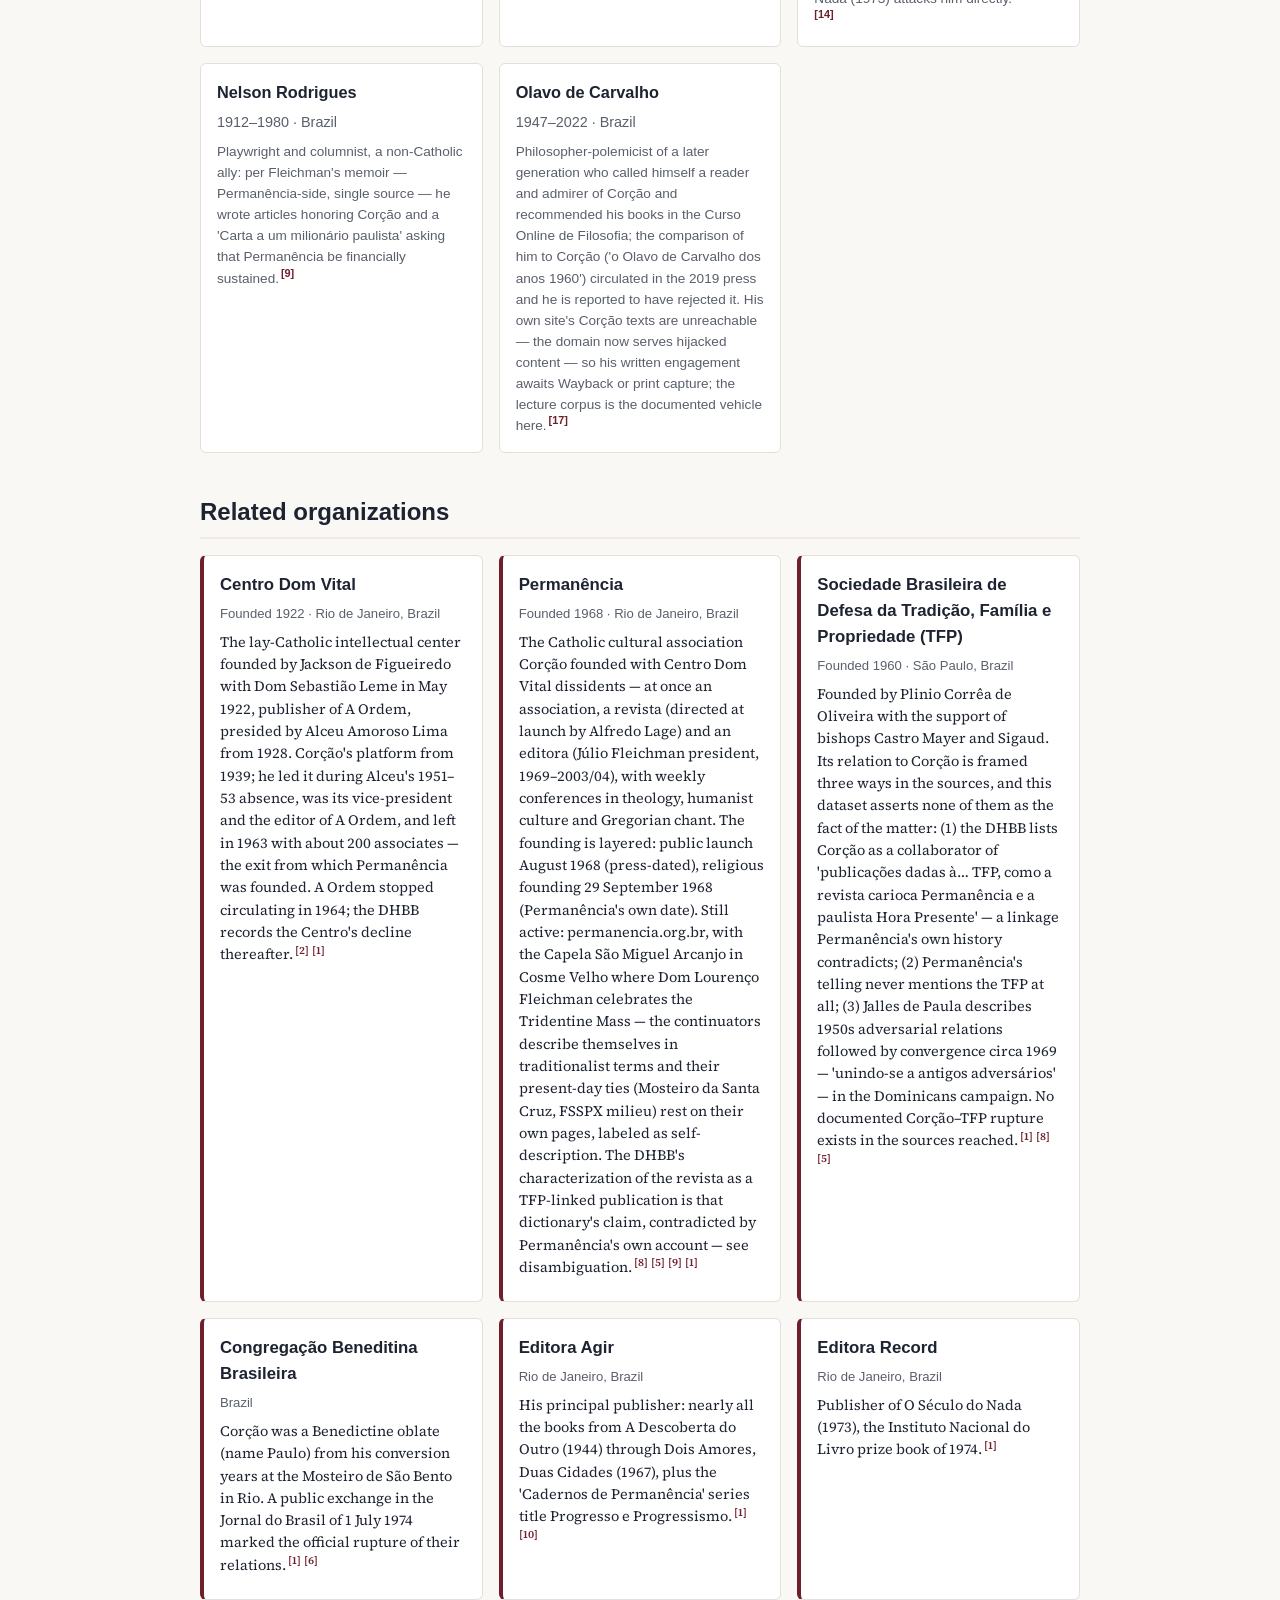
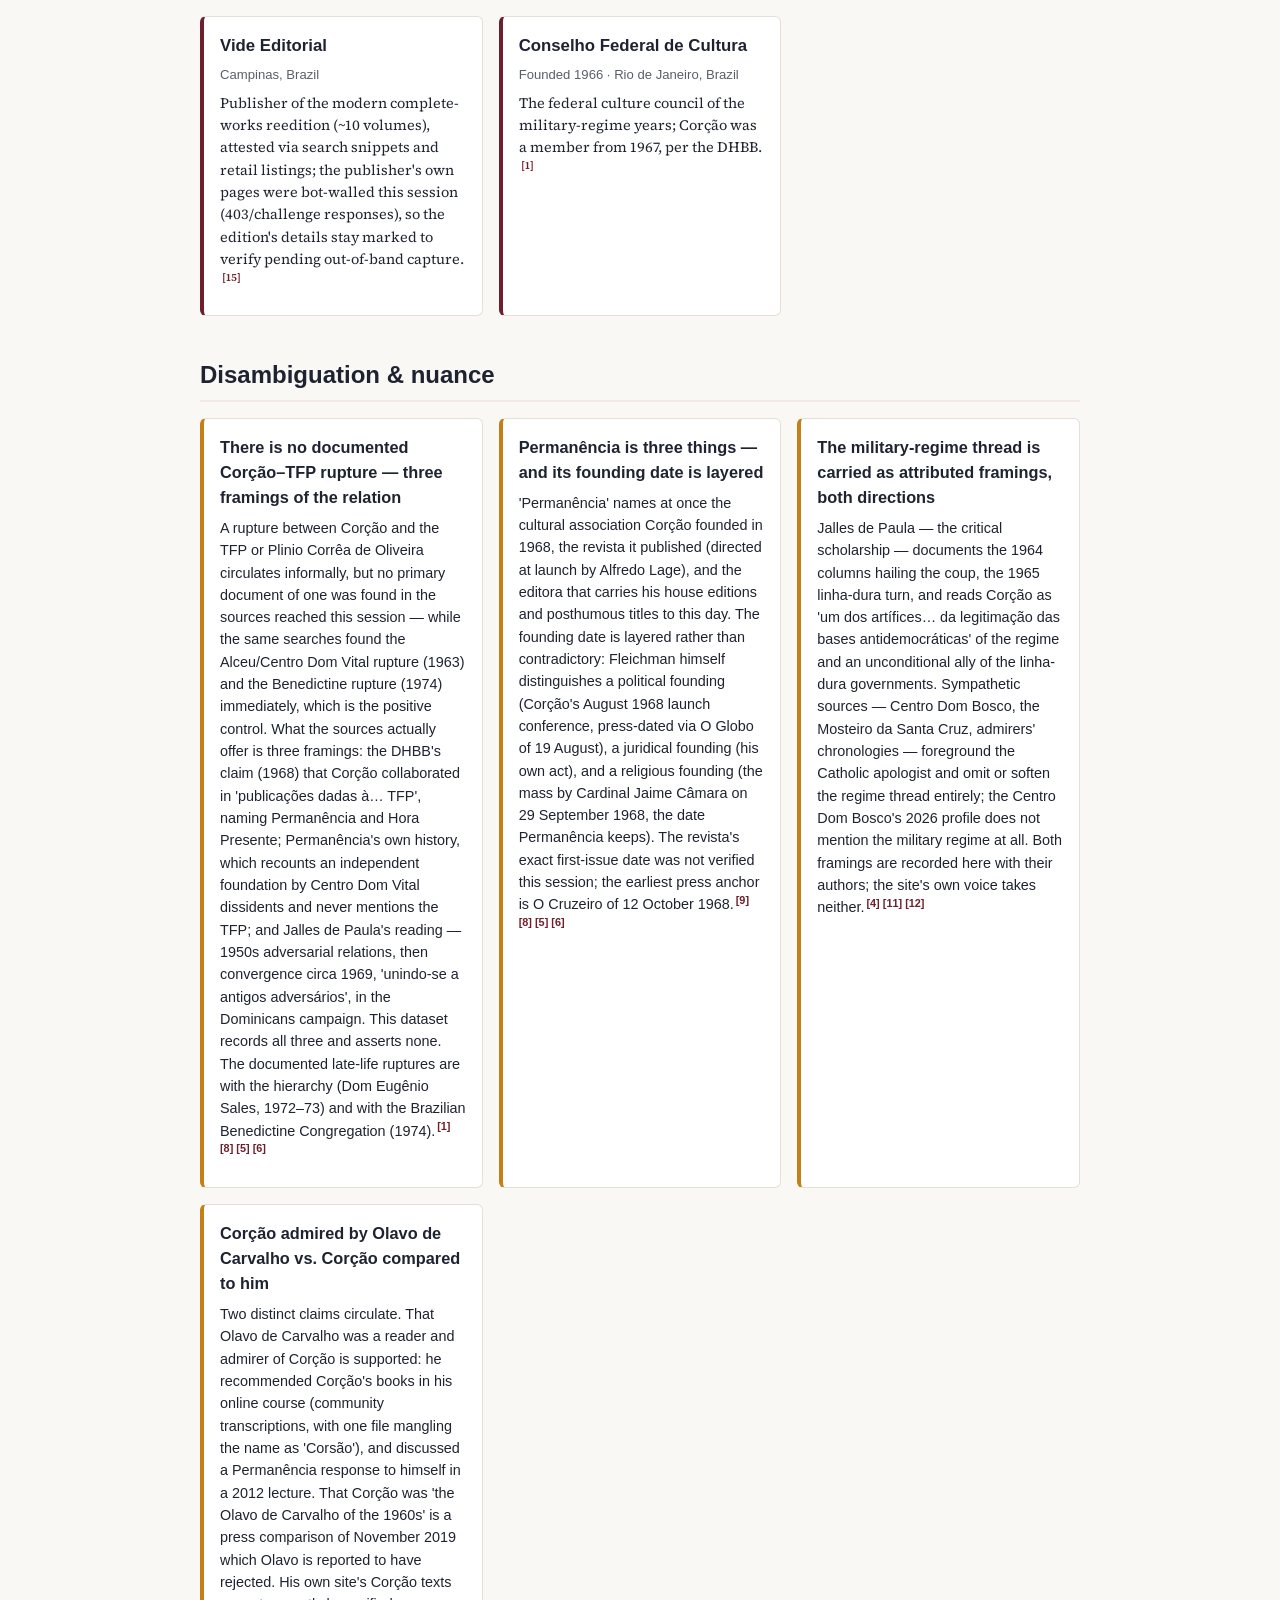
==== commit cbe65d46: "Adopt core#74/#118/#119/#120/#121/#123/#3: vocabulary, look, citations, disputed dates, shared tests" ====
--- a/docs/en/index.html
+++ b/docs/en/index.html
@@ -15,6 +15,7 @@
   </script>
   <link rel="stylesheet" href="../styles.css">
   <script src="../river.js" defer></script>
+  <script src="../cite.js" defer data-label="Reference" data-all="All references"></script>
   <link rel="canonical" href="https://cronologia.github.io/corcao/en/">
   <link rel="alternate" hreflang="en" href="https://cronologia.github.io/corcao/en/">
   <link rel="alternate" hreflang="es" href="https://cronologia.github.io/corcao/es/">
--- a/docs/styles.css
+++ b/docs/styles.css
@@ -2,7 +2,7 @@
   --bg: #faf8f5;
   --surface: #ffffff;
   --ink: #1d2330;
-  --muted: #6b7280;
+  --muted: #595f6b;
   --accent: #6e1f2c;
   --accent-dark: #47131c;
   --accent-soft: #f2e4e7;
@@ -296,7 +296,7 @@
 .lang-switch { float: right; display: flex; gap: .35rem; align-items: center; font-size: .8rem; font-weight: 700; }
 .lang-switch a { color: var(--muted); text-decoration: none; padding: .1rem .3rem; border-radius: 3px; }
 .lang-switch a:hover { color: var(--accent); background: var(--accent-soft); }
-.lang-switch .lang-current { color: var(--accent); background: var(--accent-soft); padding: .1rem .3rem; border-radius: 3px; }
+.lang-switch .lang-current { color: var(--accent-dark); background: var(--accent-soft); padding: .1rem .3rem; border-radius: 3px; }
 
 /* Machine-translation disclaimer (non-English pages) */
 .i18n-disclaimer {
@@ -415,8 +415,8 @@
 /* Four steps of intensity — always alongside the printed number, never instead. */
 .sw-i1 { background: color-mix(in srgb, var(--accent) 12%, transparent); }
 .sw-i2 { background: color-mix(in srgb, var(--accent) 28%, transparent); }
-.sw-i3 { background: color-mix(in srgb, var(--accent) 46%, transparent); }
-.sw-i4 { background: color-mix(in srgb, var(--accent) 64%, transparent); }
+.sw-i3 { background: var(--accent); }
+.sw-i4 { background: var(--accent-dark); }
 .sw-i3 a, .sw-i4 a { color: #fff; }
 .sw-zero { background: transparent; }
 .sw-zero::after { content: '·'; color: var(--muted); }
@@ -562,9 +562,9 @@
 .rv-l0 { --c: var(--accent); }
 .rv-lanes .rv-l0 { --c: #4338a0; }
 .rv-l1 { --c: #13776d; }
-.rv-l2 { --c: #a8620f; }
+.rv-l2 { --c: #9d5c0e; }
 .rv-l3 { --c: #b0306a; }
-.rv-l4 { --c: #2f7fb5; }
+.rv-l4 { --c: #2a72a2; }
 .rv-l5 { --c: #5e7a1a; }
 .rv-l6 { --c: #8a5a44; }
 .rv-l7 { --c: #555f6d; }
@@ -635,6 +635,92 @@
   .rv-e { break-inside: avoid; }
   .rv-e[hidden] { display: grid; }
   .rv-card { animation: none; }
+}
+
+.rv-ribbon .rv-hl { font-size: 9.5px; font-weight: 700; fill: var(--ink); }
+.rv-ribbon .rv-hl-tick { stroke: var(--ink); stroke-width: 1; stroke-dasharray: 2 2; opacity: .55; }
+.rv-claims { margin: .55rem 0 0; font-size: .86rem; }
+.rv-claims-h { margin: 0 0 .3rem; font-size: .72rem; font-weight: 700; letter-spacing: .04em; text-transform: uppercase; color: var(--muted); }
+.rv-claims-h span { font-weight: 600; letter-spacing: 0; text-transform: none; margin-left: .3rem; }
+.rv-span { position: relative; height: 12px; margin: 0 .4rem .35rem; border-bottom: 1px solid var(--line); max-width: 22rem; }
+.rv-span i, .rv-span b { position: absolute; bottom: -1px; }
+.rv-span .rv-ct { width: 2px; height: 9px; margin-left: -1px; background: var(--accent); }
+.rv-span .rv-cr { height: 5px; min-width: 2px; background: color-mix(in srgb, var(--accent) 45%, transparent); border: 1px solid var(--accent); border-radius: 2px; }
+.rv-span b { width: 9px; height: 9px; margin-left: -4.5px; bottom: -5px; border-radius: 50%; background: var(--bg); border: 2px solid var(--accent); }
+.rv-claims ul { margin: 0; padding-left: 1.1rem; }
+.rv-claims li { margin: .1rem 0; }
+.rv-cyr { font-weight: 700; font-variant-numeric: tabular-nums; }
+
+/* ---------------------------------------------------------------------------
+   Citation previews (core#119): a click or tap on [n] shows the reference
+   beside the claim (src/cite.js). Colours come from the page tokens, so the
+   dark scheme needs nothing of its own. Never printed.
+   --------------------------------------------------------------------------- */
+.cite-pop {
+  position: fixed; inset: auto; margin: 0; max-width: min(26rem, calc(100vw - 16px));
+  padding: .7rem .85rem .6rem; background: var(--surface); color: var(--ink);
+  border: 1px solid var(--line); border-radius: 8px; font-size: .88rem; line-height: 1.45;
+  box-shadow: 0 8px 28px rgb(0 0 0 / .18);
+}
+.cite-pop-head { margin: 0 0 .3rem; font-size: .72rem; font-weight: 700; letter-spacing: .04em; text-transform: uppercase; color: var(--muted); }
+.cite-pop-body > a:first-child { font-weight: 600; }
+.cite-pop-body .ref-meta { margin-top: .15rem; }
+.cite-pop-foot { margin: .5rem 0 0; font-size: .8rem; }
+sup.cite a[aria-expanded] { text-decoration: underline; }
+@media print { .cite-pop { display: none !important; } }
+
+/* ---------------------------------------------------------------------------
+   Look and feel (core#118): a text face for the prose, and a palette derived
+   from one colour. Source Serif 4 (SIL OFL, src/fonts/OFL.txt) is self-hosted
+   - no font CDN, nothing that tracks readers - in two subsets: Latin (en, es,
+   pt) and Latin Extended, which a page downloads only if it uses one of its
+   characters. Navigation, labels, tables and figures stay in the system
+   face; only running prose takes the serif, with old-style figures.
+   Each site declares --accent; the dark shade and the soft tint derive from
+   it in OKLCH, calibrated against the 23 hand-tuned pairs (mean deltaE 0.02
+   and 0.009). A browser without relative colour syntax keeps the site's own
+   declared values.
+   --------------------------------------------------------------------------- */
+@font-face { font-family: 'Source Serif 4'; font-style: normal; font-weight: 400; font-display: swap;
+  src: url('fonts/source-serif-4-latin-400-normal.woff2') format('woff2'); unicode-range: U+0000-00FF,U+0131,U+0152-0153,U+02BB-02BC,U+02C6,U+02DA,U+02DC,U+0304,U+0308,U+0329,U+2000-206F,U+20AC,U+2122,U+2191,U+2193,U+2212,U+2215,U+FEFF,U+FFFD; }
+@font-face { font-family: 'Source Serif 4'; font-style: italic; font-weight: 400; font-display: swap;
+  src: url('fonts/source-serif-4-latin-400-italic.woff2') format('woff2'); unicode-range: U+0000-00FF,U+0131,U+0152-0153,U+02BB-02BC,U+02C6,U+02DA,U+02DC,U+0304,U+0308,U+0329,U+2000-206F,U+20AC,U+2122,U+2191,U+2193,U+2212,U+2215,U+FEFF,U+FFFD; }
+@font-face { font-family: 'Source Serif 4'; font-style: normal; font-weight: 600; font-display: swap;
+  src: url('fonts/source-serif-4-latin-600-normal.woff2') format('woff2'); unicode-range: U+0000-00FF,U+0131,U+0152-0153,U+02BB-02BC,U+02C6,U+02DA,U+02DC,U+0304,U+0308,U+0329,U+2000-206F,U+20AC,U+2122,U+2191,U+2193,U+2212,U+2215,U+FEFF,U+FFFD; }
+@font-face { font-family: 'Source Serif 4'; font-style: normal; font-weight: 400; font-display: swap;
+  src: url('fonts/source-serif-4-latin-ext-400-normal.woff2') format('woff2'); unicode-range: U+0100-02BA,U+02BD-02C5,U+02C7-02CC,U+02CE-02D7,U+02DD-02FF,U+0304,U+0308,U+0329,U+1D00-1DBF,U+1E00-1E9F,U+1EF2-1EFF,U+2020,U+20A0-20AB,U+20AD-20C0,U+2113,U+2C60-2C7F,U+A720-A7FF; }
+@font-face { font-family: 'Source Serif 4'; font-style: italic; font-weight: 400; font-display: swap;
+  src: url('fonts/source-serif-4-latin-ext-400-italic.woff2') format('woff2'); unicode-range: U+0100-02BA,U+02BD-02C5,U+02C7-02CC,U+02CE-02D7,U+02DD-02FF,U+0304,U+0308,U+0329,U+1D00-1DBF,U+1E00-1E9F,U+1EF2-1EFF,U+2020,U+20A0-20AB,U+20AD-20C0,U+2113,U+2C60-2C7F,U+A720-A7FF; }
+@font-face { font-family: 'Source Serif 4'; font-style: normal; font-weight: 600; font-display: swap;
+  src: url('fonts/source-serif-4-latin-ext-600-normal.woff2') format('woff2'); unicode-range: U+0100-02BA,U+02BD-02C5,U+02C7-02CC,U+02CE-02D7,U+02DD-02FF,U+0304,U+0308,U+0329,U+1D00-1DBF,U+1E00-1E9F,U+1EF2-1EFF,U+2020,U+20A0-20AB,U+20AD-20C0,U+2113,U+2C60-2C7F,U+A720-A7FF; }
+:root { --font-text: 'Source Serif 4', Georgia, 'Times New Roman', serif; }
+@supports (color: oklch(from red l c h)) {
+  :root {
+    --accent-dark: oklch(from var(--accent) calc(l * .76) c h);
+    --accent-soft: oklch(from var(--accent) .94 calc(c * .15) h);
+  }
+}
+.rv-text, .date-note, .section-intro, .rv-claims li, .notice, blockquote,
+#about p, #about li, #about dd,
+.cat-item p:not([class]), .related-card p:not([class]), .party-card p:not([class]) {
+  font-family: var(--font-text); font-variant-numeric: oldstyle-nums proportional-nums;
+}
+.rv-text { font-size: 1.04rem; line-height: 1.55; }
+
+/* ---------------------------------------------------------------------------
+   Print (core#3): the page on paper. On screen a reference is a link; on paper
+   it is only useful with its address, and with the archived copy's address
+   when the live one may be gone. Headings never end a page.
+   --------------------------------------------------------------------------- */
+@page { margin: 16mm 14mm; }
+@media print {
+  ol.references a[href^="http"]:not(.archive-link)::after,
+  ol.references a.archive-link::after {
+    content: " <" attr(href) ">"; font-size: .72rem; font-weight: 400; color: #444; word-break: break-all;
+  }
+  h2, h3 { break-after: avoid; page-break-after: avoid; }
+  .notice, ol.references li, .rv-claims { break-inside: avoid; page-break-inside: avoid; }
+  .rv-empty, .rv-status { display: none; }
 }
 
 /* ---------------------------------------------------------------------------
@@ -686,6 +772,13 @@
   .al-adjacent .al-node-status, .al-adjacent .al-status { color: #c3a9e8; }
   .rv-l0 { --c: var(--accent-hi); }
   .rv-lanes .rv-l0 { --c: #9d93ff; }
+  /* The light scheme's solid heat steps would sink into the dark page; the
+     translucent steps keep the scale reading dark-to-bright. */
+  .sw-i3 { background: color-mix(in srgb, var(--accent) 46%, transparent); }
+  .sw-i4 { background: color-mix(in srgb, var(--accent) 64%, transparent); }
+  .rv-span .rv-ct { background: var(--accent-hi); }
+  .rv-span .rv-cr { border-color: var(--accent-hi); background: color-mix(in srgb, var(--accent-hi) 35%, transparent); }
+  .rv-span b { border-color: var(--accent-hi); }
   .rv-l1 { --c: #4fc4b5; } .rv-l2 { --c: #e3a24f; } .rv-l3 { --c: #f07aa8; }
   .rv-l4 { --c: #6fb4e8; } .rv-l5 { --c: #a8c25a; } .rv-l6 { --c: #d49a7e; } .rv-l7 { --c: #a3adbb; }
   .rv-win { fill: var(--accent-hi); stroke: var(--accent-hi); }
